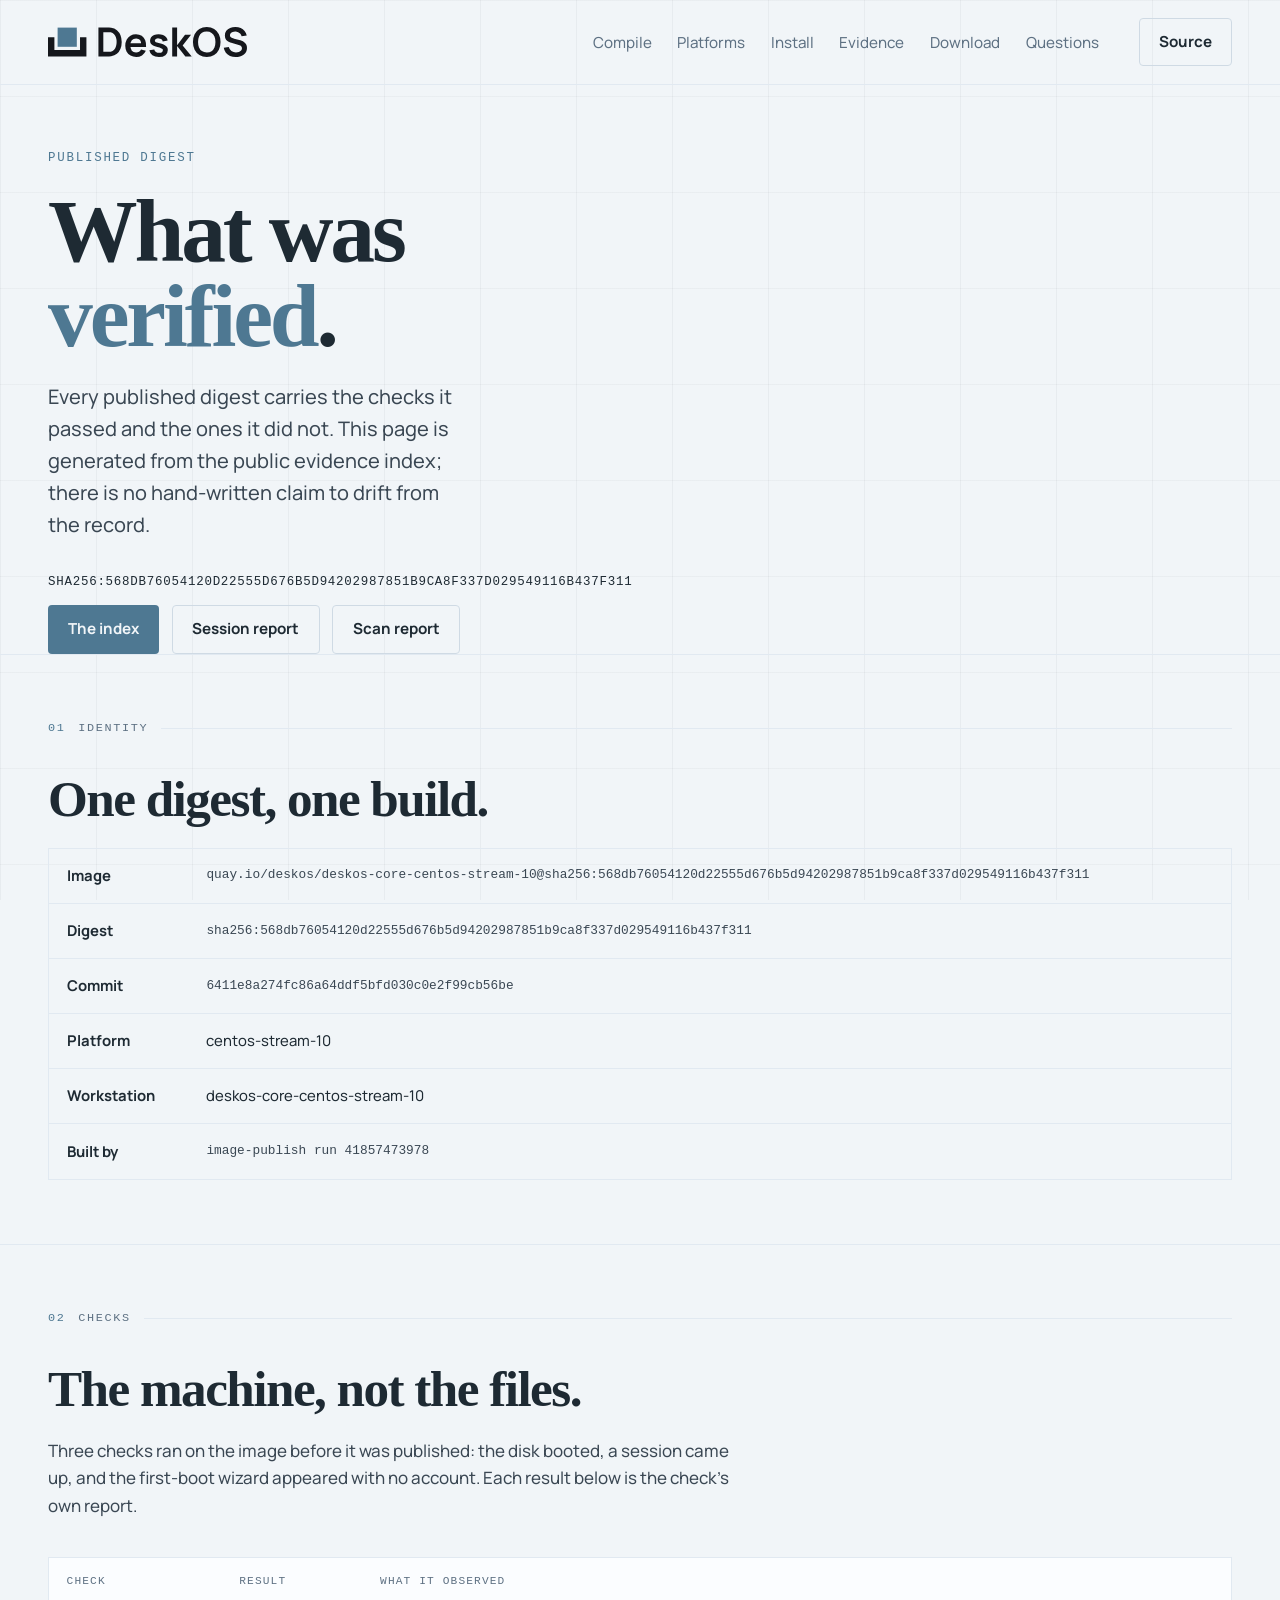
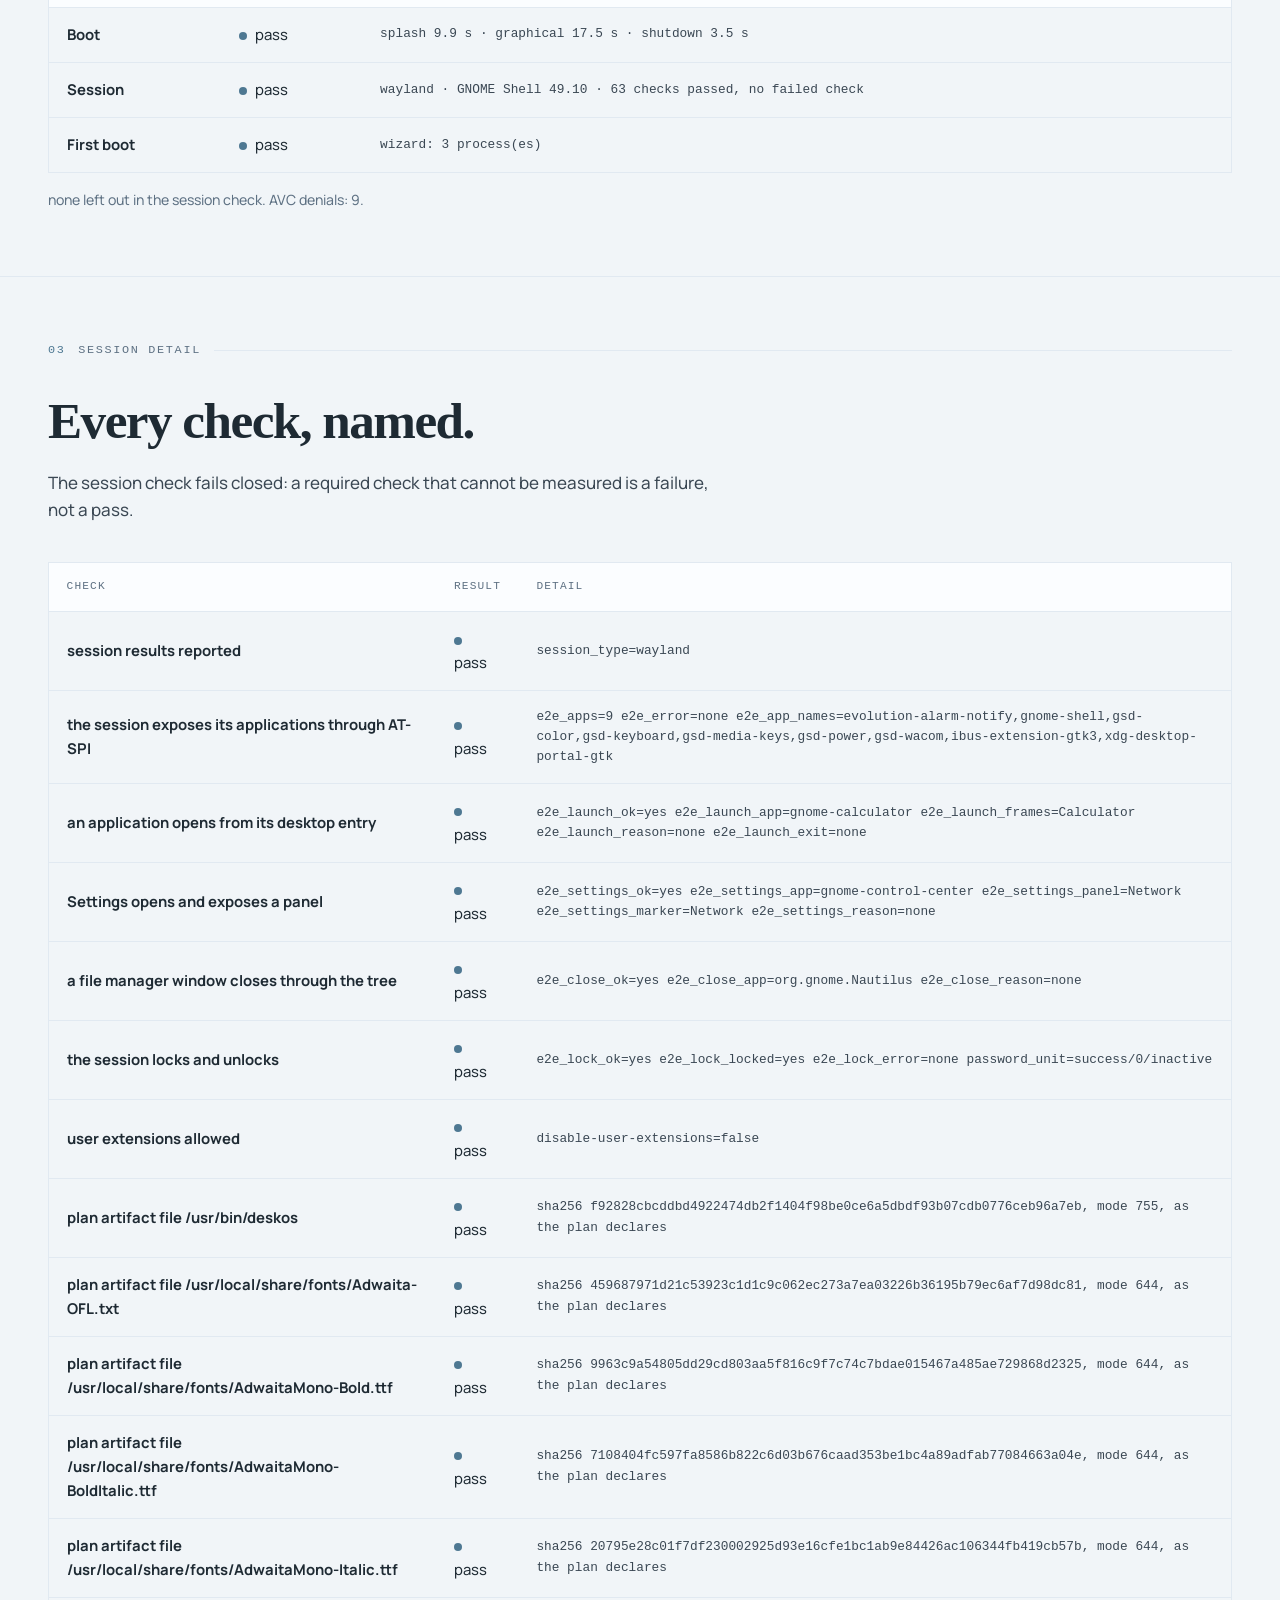
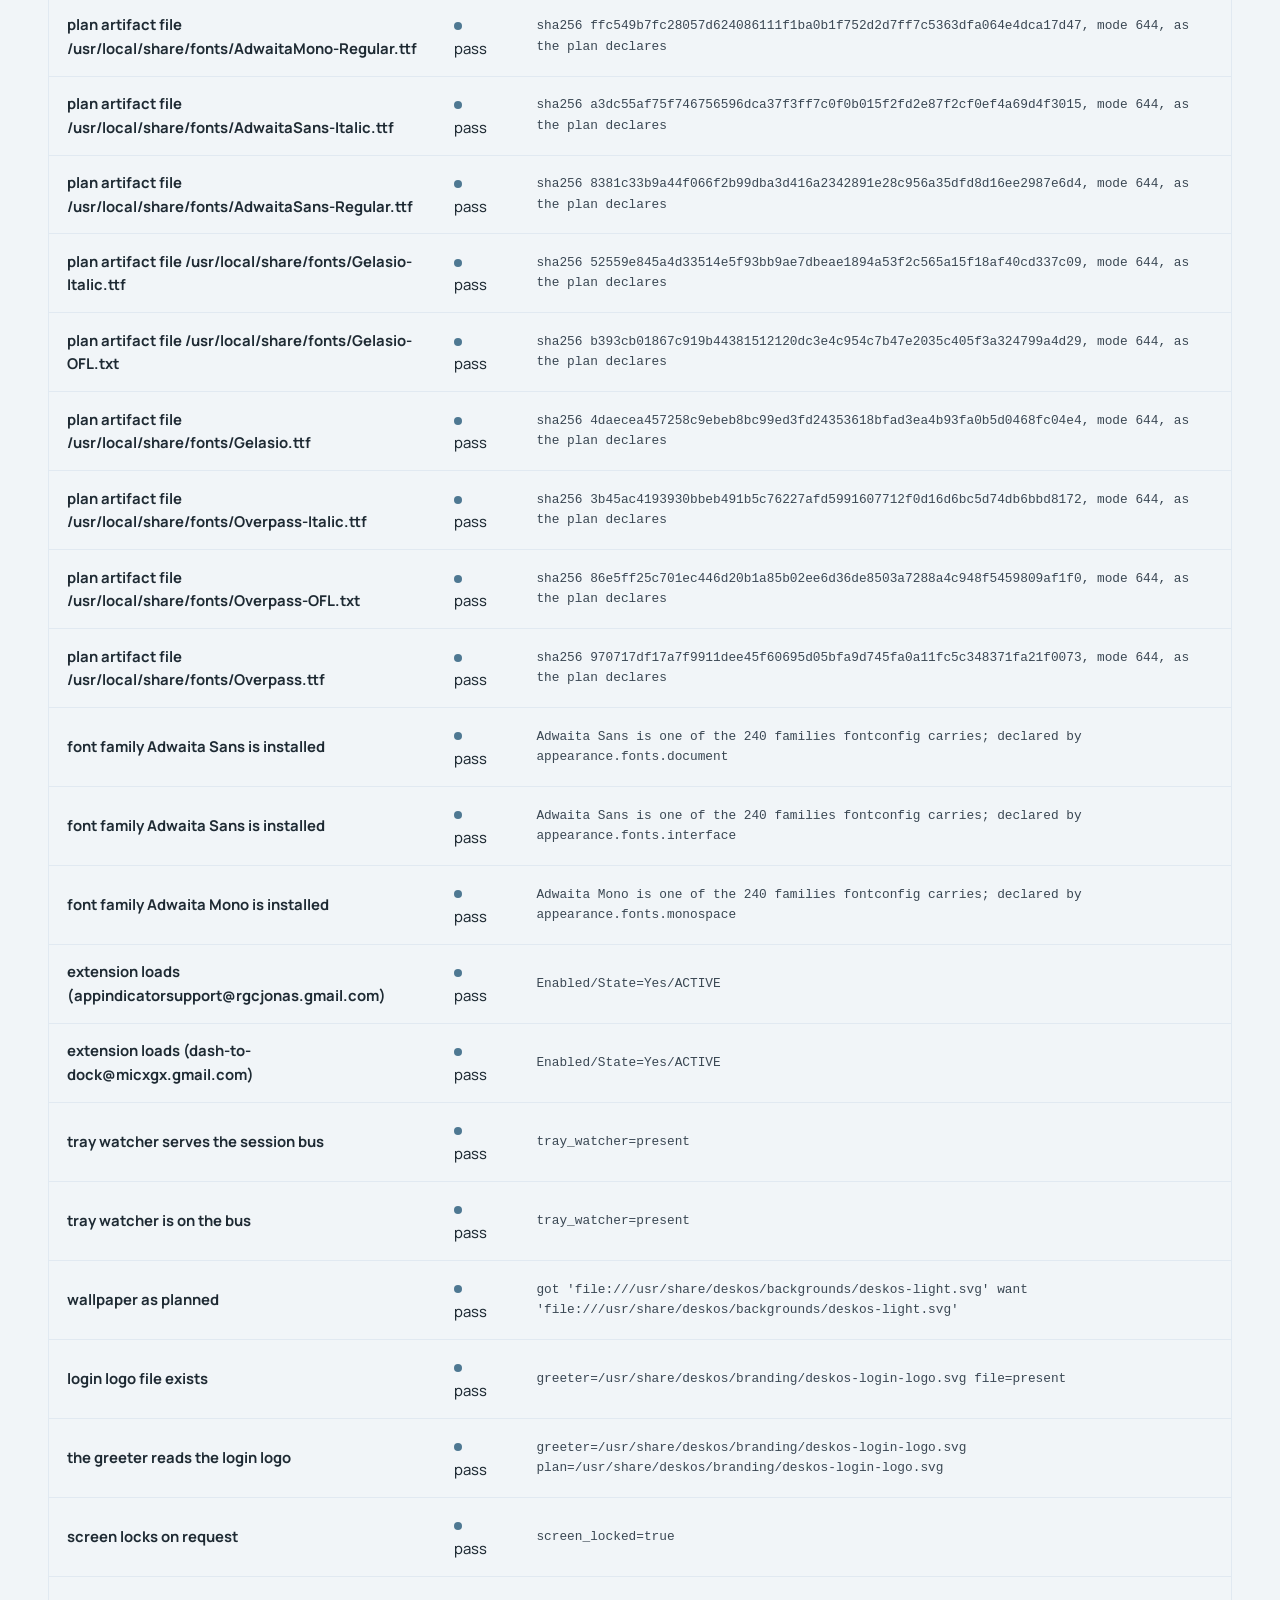
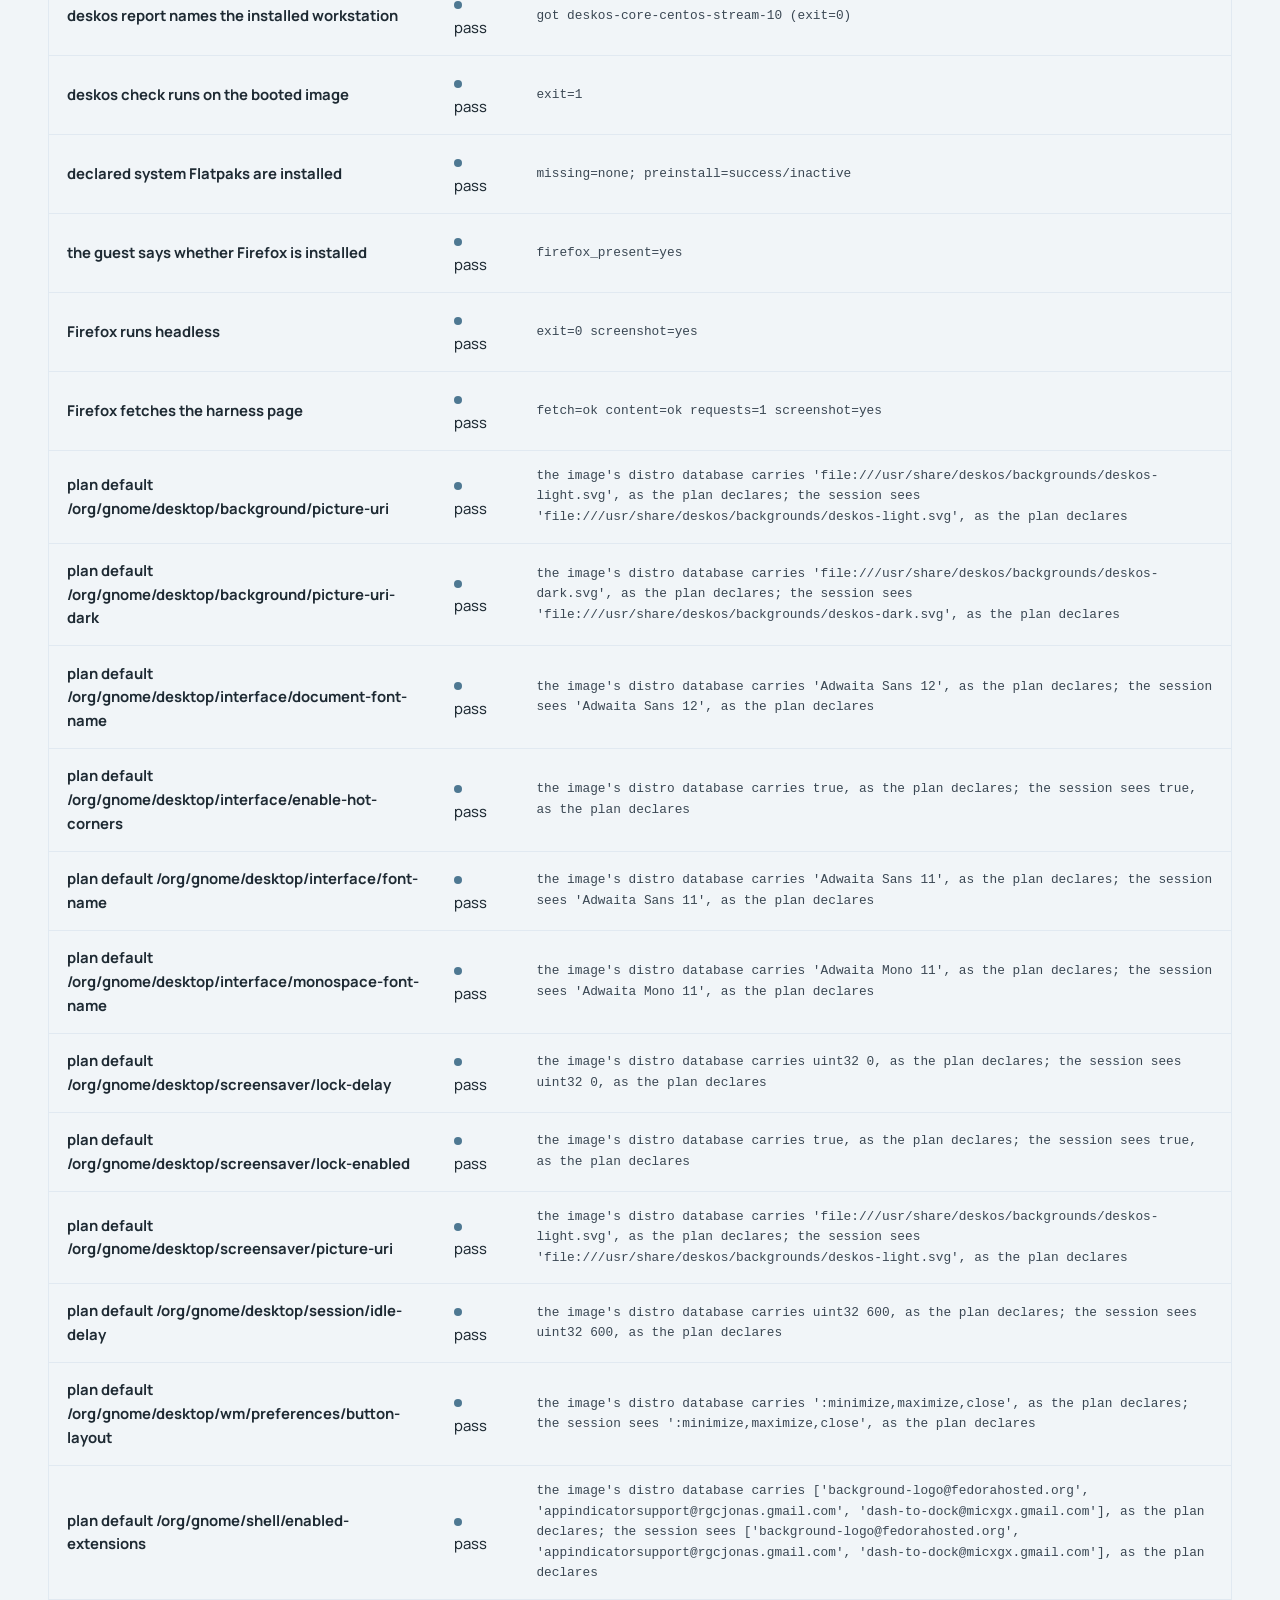
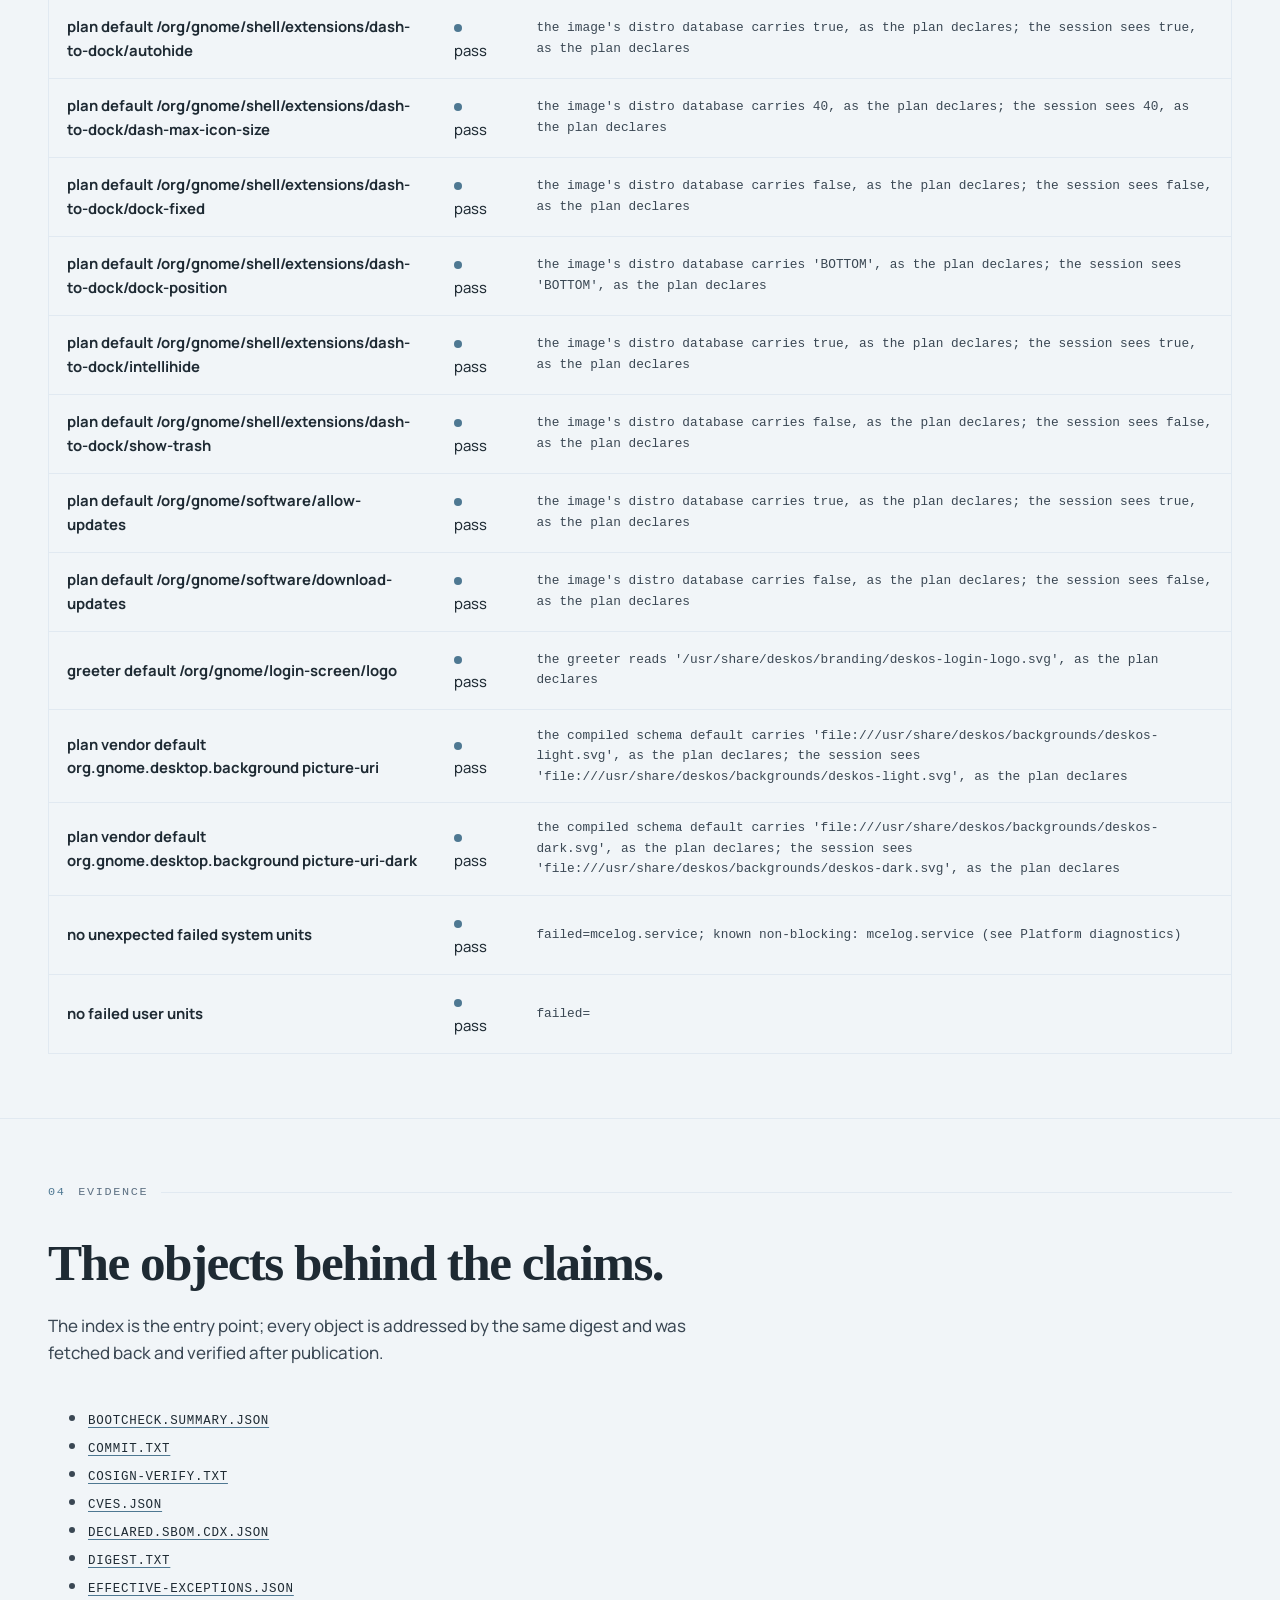
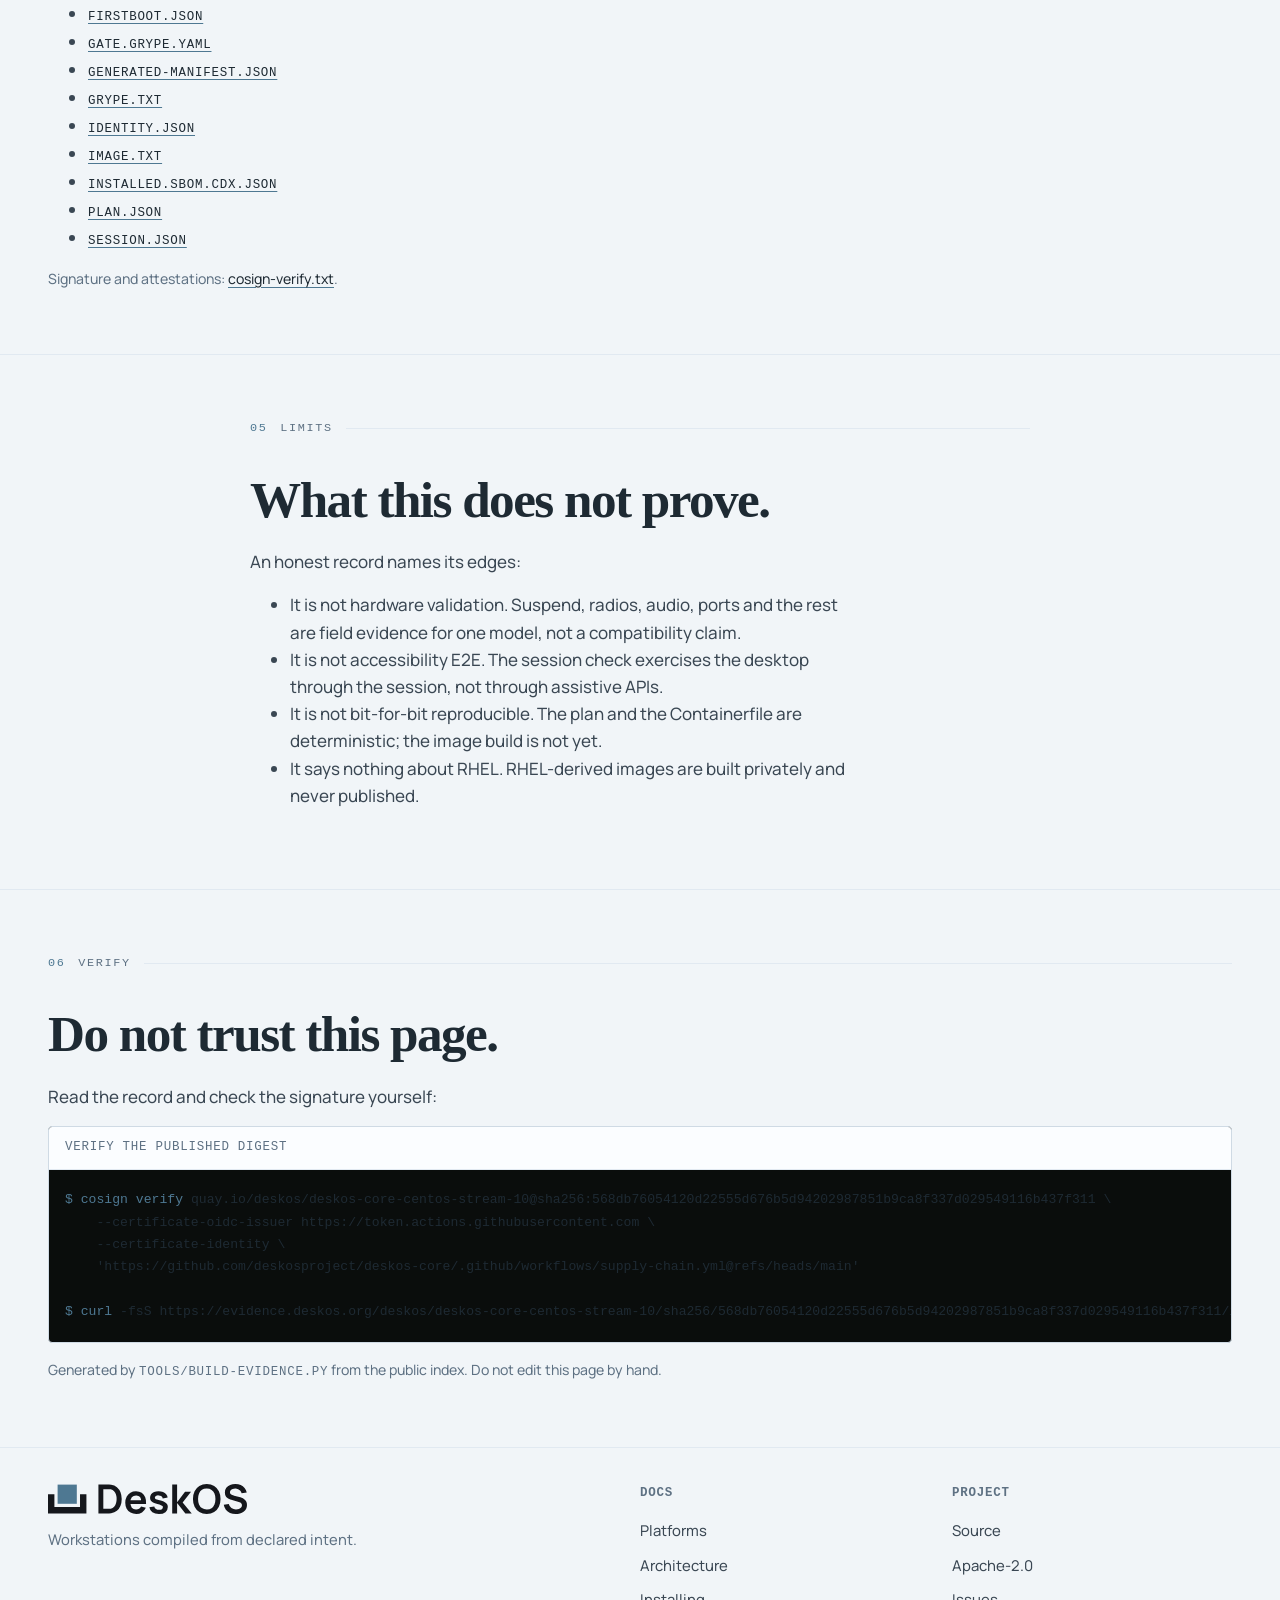
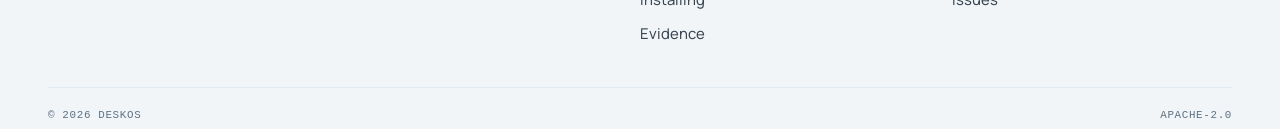
==== evidence/index.html @ 6a7de36a "docs(evidence): follow :stable" ====
<!doctype html>
<html lang="en">
<head>
<meta charset="utf-8">
<meta name="viewport" content="width=device-width, initial-scale=1">
<title>Evidence — DeskOS</title>
<meta name="description" content="What the published DeskOS digest was checked for: boot, session, first boot, the evidence objects and how to verify the signature.">
<meta name="theme-color" content="#F1F5F8">
<link rel="icon" href="../assets/favicon.svg" type="image/svg+xml">
<link rel="stylesheet" href="../assets/site.css">
</head>
<body>
<a class="skip" href="#main">Skip to content</a>

<header class="nav">
  <div class="wrap nav-inner">
    <a class="brand" href="../" aria-label="DeskOS">
      <img class="wordmark" src="../assets/lockup.svg" alt="DeskOS" width="199" height="30">
    </a>
    <nav aria-label="Main">
      <ul class="links">
        <li><a href="../#compile">Compile</a></li>
        <li><a href="../#platforms">Platforms</a></li>
        <li><a href="../#install">Install</a></li>
        <li><a href="./" aria-current="page">Evidence</a></li>
        <li><a href="https://download.deskos.org/">Download</a></li>
        <li><a href="../#questions">Questions</a></li>
      </ul>
    </nav>
    <a class="btn btn-ghost nav-cta" href="https://github.com/deskosproject/deskos-core">Source</a>
  </div>
</header>

<main id="main">

<section class="hero">
  <div class="wrap">
    <div class="hero-copy">
      <p class="eyebrow">published digest</p>
      <h1>What was<br><span class="mark">verified</span>.</h1>
      <p class="lede">Every published digest carries the checks it passed and the ones it
        did not. This page is generated from the public evidence index; there is no
        hand-written claim to drift from the record.</p>
      <p class="mono">sha256:568db76054120d22555d676b5d94202987851b9ca8f337d029549116b437f311</p>
      <div class="actions">
        <a class="btn btn-solid" href="https://evidence.deskos.org/deskos/deskos-core-centos-stream-10/sha256/568db76054120d22555d676b5d94202987851b9ca8f337d029549116b437f311/index.json">The index</a>
        <a class="btn btn-ghost" href="https://evidence.deskos.org/deskos/deskos-core-centos-stream-10/sha256/568db76054120d22555d676b5d94202987851b9ca8f337d029549116b437f311/session.json">Session report</a>
        <a class="btn btn-ghost" href="https://evidence.deskos.org/deskos/deskos-core-centos-stream-10/sha256/568db76054120d22555d676b5d94202987851b9ca8f337d029549116b437f311/grype.txt">Scan report</a>
      </div>
    </div>
  </div>
</section>

<section class="section light">
  <div class="wrap">
    <p class="label"><span class="num">01</span> Identity</p>
    <h2 class="h2">One digest, one build.</h2>
    <div class="table-wrap" role="region" aria-label="Published identity" tabindex="0">
      <table class="platforms">
        <tbody>
          <tr><th scope="row">Image</th><td class="mono">quay.io/deskos/deskos-core-centos-stream-10@sha256:568db76054120d22555d676b5d94202987851b9ca8f337d029549116b437f311</td></tr>
          <tr><th scope="row">Digest</th><td class="mono">sha256:568db76054120d22555d676b5d94202987851b9ca8f337d029549116b437f311</td></tr>
          <tr><th scope="row">Commit</th><td class="mono">6411e8a274fc86a64ddf5bfd030c0e2f99cb56be</td></tr>
          <tr><th scope="row">Platform</th><td>centos-stream-10</td></tr>
          <tr><th scope="row">Workstation</th><td>deskos-core-centos-stream-10</td></tr>
          <tr><th scope="row">Built by</th><td class="mono">image-publish run 41857473978</td></tr>
        </tbody>
      </table>
    </div>
  </div>
</section>

<section class="section">
  <div class="wrap">
    <p class="label"><span class="num">02</span> Checks</p>
    <h2 class="h2">The machine, not the files.</h2>
    <p class="body section-lede">Three checks ran on the image before it was published: the
      disk booted, a session came up, and the first-boot wizard appeared with no
      account. Each result below is the check's own report.</p>
    <div class="table-wrap" role="region" aria-label="Checks" tabindex="0">
      <table class="platforms">
        <thead>
          <tr><th scope="col">Check</th><th scope="col">Result</th><th scope="col">What it observed</th></tr>
        </thead>
        <tbody>
          <tr>
            <th scope="row">Boot</th>
            <td><span class="dot dot-green"></span>pass</td>
            <td class="mono">splash 9.9 s · graphical 17.5 s · shutdown 3.5 s</td>
          </tr>
          <tr>
            <th scope="row">Session</th>
            <td><span class="dot dot-green"></span>pass</td>
            <td class="mono">wayland · GNOME Shell 49.10 · 63 checks passed, no failed check</td>
          </tr>
          <tr>
            <th scope="row">First boot</th>
            <td><span class="dot dot-green"></span>pass</td>
            <td class="mono">wizard: 3 process(es)</td>
          </tr>
        </tbody>
      </table>
    </div>
    <p class="table-note">none left out in the session check. AVC denials: 9.</p>
  </div>
</section>

<section class="section light">
  <div class="wrap">
    <p class="label"><span class="num">03</span> Session detail</p>
    <h2 class="h2">Every check, named.</h2>
    <p class="body section-lede">The session check fails closed: a required check that cannot
      be measured is a failure, not a pass.</p>
    <div class="table-wrap" role="region" aria-label="Session checks" tabindex="0">
      <table class="platforms">
        <thead><tr><th scope="col">Check</th><th scope="col">Result</th><th scope="col">Detail</th></tr></thead>
        <tbody>
          <tr><th scope="row">session results reported</th><td><span class="dot dot-green"></span>pass</td><td class="mono">session_type=wayland</td></tr>
          <tr><th scope="row">the session exposes its applications through AT-SPI</th><td><span class="dot dot-green"></span>pass</td><td class="mono">e2e_apps=9 e2e_error=none e2e_app_names=evolution-alarm-notify,gnome-shell,gsd-color,gsd-keyboard,gsd-media-keys,gsd-power,gsd-wacom,ibus-extension-gtk3,xdg-desktop-portal-gtk</td></tr>
          <tr><th scope="row">an application opens from its desktop entry</th><td><span class="dot dot-green"></span>pass</td><td class="mono">e2e_launch_ok=yes e2e_launch_app=gnome-calculator e2e_launch_frames=Calculator e2e_launch_reason=none e2e_launch_exit=none</td></tr>
          <tr><th scope="row">Settings opens and exposes a panel</th><td><span class="dot dot-green"></span>pass</td><td class="mono">e2e_settings_ok=yes e2e_settings_app=gnome-control-center e2e_settings_panel=Network e2e_settings_marker=Network e2e_settings_reason=none</td></tr>
          <tr><th scope="row">a file manager window closes through the tree</th><td><span class="dot dot-green"></span>pass</td><td class="mono">e2e_close_ok=yes e2e_close_app=org.gnome.Nautilus e2e_close_reason=none</td></tr>
          <tr><th scope="row">the session locks and unlocks</th><td><span class="dot dot-green"></span>pass</td><td class="mono">e2e_lock_ok=yes e2e_lock_locked=yes e2e_lock_error=none password_unit=success/0/inactive</td></tr>
          <tr><th scope="row">user extensions allowed</th><td><span class="dot dot-green"></span>pass</td><td class="mono">disable-user-extensions=false</td></tr>
          <tr><th scope="row">plan artifact file /usr/bin/deskos</th><td><span class="dot dot-green"></span>pass</td><td class="mono">sha256 f92828cbcddbd4922474db2f1404f98be0ce6a5dbdf93b07cdb0776ceb96a7eb, mode 755, as the plan declares</td></tr>
          <tr><th scope="row">plan artifact file /usr/local/share/fonts/Adwaita-OFL.txt</th><td><span class="dot dot-green"></span>pass</td><td class="mono">sha256 459687971d21c53923c1d1c9c062ec273a7ea03226b36195b79ec6af7d98dc81, mode 644, as the plan declares</td></tr>
          <tr><th scope="row">plan artifact file /usr/local/share/fonts/AdwaitaMono-Bold.ttf</th><td><span class="dot dot-green"></span>pass</td><td class="mono">sha256 9963c9a54805dd29cd803aa5f816c9f7c74c7bdae015467a485ae729868d2325, mode 644, as the plan declares</td></tr>
          <tr><th scope="row">plan artifact file /usr/local/share/fonts/AdwaitaMono-BoldItalic.ttf</th><td><span class="dot dot-green"></span>pass</td><td class="mono">sha256 7108404fc597fa8586b822c6d03b676caad353be1bc4a89adfab77084663a04e, mode 644, as the plan declares</td></tr>
          <tr><th scope="row">plan artifact file /usr/local/share/fonts/AdwaitaMono-Italic.ttf</th><td><span class="dot dot-green"></span>pass</td><td class="mono">sha256 20795e28c01f7df230002925d93e16cfe1bc1ab9e84426ac106344fb419cb57b, mode 644, as the plan declares</td></tr>
          <tr><th scope="row">plan artifact file /usr/local/share/fonts/AdwaitaMono-Regular.ttf</th><td><span class="dot dot-green"></span>pass</td><td class="mono">sha256 ffc549b7fc28057d624086111f1ba0b1f752d2d7ff7c5363dfa064e4dca17d47, mode 644, as the plan declares</td></tr>
          <tr><th scope="row">plan artifact file /usr/local/share/fonts/AdwaitaSans-Italic.ttf</th><td><span class="dot dot-green"></span>pass</td><td class="mono">sha256 a3dc55af75f746756596dca37f3ff7c0f0b015f2fd2e87f2cf0ef4a69d4f3015, mode 644, as the plan declares</td></tr>
          <tr><th scope="row">plan artifact file /usr/local/share/fonts/AdwaitaSans-Regular.ttf</th><td><span class="dot dot-green"></span>pass</td><td class="mono">sha256 8381c33b9a44f066f2b99dba3d416a2342891e28c956a35dfd8d16ee2987e6d4, mode 644, as the plan declares</td></tr>
          <tr><th scope="row">plan artifact file /usr/local/share/fonts/Gelasio-Italic.ttf</th><td><span class="dot dot-green"></span>pass</td><td class="mono">sha256 52559e845a4d33514e5f93bb9ae7dbeae1894a53f2c565a15f18af40cd337c09, mode 644, as the plan declares</td></tr>
          <tr><th scope="row">plan artifact file /usr/local/share/fonts/Gelasio-OFL.txt</th><td><span class="dot dot-green"></span>pass</td><td class="mono">sha256 b393cb01867c919b44381512120dc3e4c954c7b47e2035c405f3a324799a4d29, mode 644, as the plan declares</td></tr>
          <tr><th scope="row">plan artifact file /usr/local/share/fonts/Gelasio.ttf</th><td><span class="dot dot-green"></span>pass</td><td class="mono">sha256 4daecea457258c9ebeb8bc99ed3fd24353618bfad3ea4b93fa0b5d0468fc04e4, mode 644, as the plan declares</td></tr>
          <tr><th scope="row">plan artifact file /usr/local/share/fonts/Overpass-Italic.ttf</th><td><span class="dot dot-green"></span>pass</td><td class="mono">sha256 3b45ac4193930bbeb491b5c76227afd5991607712f0d16d6bc5d74db6bbd8172, mode 644, as the plan declares</td></tr>
          <tr><th scope="row">plan artifact file /usr/local/share/fonts/Overpass-OFL.txt</th><td><span class="dot dot-green"></span>pass</td><td class="mono">sha256 86e5ff25c701ec446d20b1a85b02ee6d36de8503a7288a4c948f5459809af1f0, mode 644, as the plan declares</td></tr>
          <tr><th scope="row">plan artifact file /usr/local/share/fonts/Overpass.ttf</th><td><span class="dot dot-green"></span>pass</td><td class="mono">sha256 970717df17a7f9911dee45f60695d05bfa9d745fa0a11fc5c348371fa21f0073, mode 644, as the plan declares</td></tr>
          <tr><th scope="row">font family Adwaita Sans is installed</th><td><span class="dot dot-green"></span>pass</td><td class="mono">Adwaita Sans is one of the 240 families fontconfig carries; declared by appearance.fonts.document</td></tr>
          <tr><th scope="row">font family Adwaita Sans is installed</th><td><span class="dot dot-green"></span>pass</td><td class="mono">Adwaita Sans is one of the 240 families fontconfig carries; declared by appearance.fonts.interface</td></tr>
          <tr><th scope="row">font family Adwaita Mono is installed</th><td><span class="dot dot-green"></span>pass</td><td class="mono">Adwaita Mono is one of the 240 families fontconfig carries; declared by appearance.fonts.monospace</td></tr>
          <tr><th scope="row">extension loads (appindicatorsupport@rgcjonas.gmail.com)</th><td><span class="dot dot-green"></span>pass</td><td class="mono">Enabled/State=Yes/ACTIVE</td></tr>
          <tr><th scope="row">extension loads (dash-to-dock@micxgx.gmail.com)</th><td><span class="dot dot-green"></span>pass</td><td class="mono">Enabled/State=Yes/ACTIVE</td></tr>
          <tr><th scope="row">tray watcher serves the session bus</th><td><span class="dot dot-green"></span>pass</td><td class="mono">tray_watcher=present</td></tr>
          <tr><th scope="row">tray watcher is on the bus</th><td><span class="dot dot-green"></span>pass</td><td class="mono">tray_watcher=present</td></tr>
          <tr><th scope="row">wallpaper as planned</th><td><span class="dot dot-green"></span>pass</td><td class="mono">got &#x27;file:///usr/share/deskos/backgrounds/deskos-light.svg&#x27; want &#x27;file:///usr/share/deskos/backgrounds/deskos-light.svg&#x27;</td></tr>
          <tr><th scope="row">login logo file exists</th><td><span class="dot dot-green"></span>pass</td><td class="mono">greeter=/usr/share/deskos/branding/deskos-login-logo.svg file=present</td></tr>
          <tr><th scope="row">the greeter reads the login logo</th><td><span class="dot dot-green"></span>pass</td><td class="mono">greeter=/usr/share/deskos/branding/deskos-login-logo.svg plan=/usr/share/deskos/branding/deskos-login-logo.svg</td></tr>
          <tr><th scope="row">screen locks on request</th><td><span class="dot dot-green"></span>pass</td><td class="mono">screen_locked=true</td></tr>
          <tr><th scope="row">deskos report names the installed workstation</th><td><span class="dot dot-green"></span>pass</td><td class="mono">got deskos-core-centos-stream-10 (exit=0)</td></tr>
          <tr><th scope="row">deskos check runs on the booted image</th><td><span class="dot dot-green"></span>pass</td><td class="mono">exit=1</td></tr>
          <tr><th scope="row">declared system Flatpaks are installed</th><td><span class="dot dot-green"></span>pass</td><td class="mono">missing=none; preinstall=success/inactive</td></tr>
          <tr><th scope="row">the guest says whether Firefox is installed</th><td><span class="dot dot-green"></span>pass</td><td class="mono">firefox_present=yes</td></tr>
          <tr><th scope="row">Firefox runs headless</th><td><span class="dot dot-green"></span>pass</td><td class="mono">exit=0 screenshot=yes</td></tr>
          <tr><th scope="row">Firefox fetches the harness page</th><td><span class="dot dot-green"></span>pass</td><td class="mono">fetch=ok content=ok requests=1 screenshot=yes</td></tr>
          <tr><th scope="row">plan default /org/gnome/desktop/background/picture-uri</th><td><span class="dot dot-green"></span>pass</td><td class="mono">the image&#x27;s distro database carries &#x27;file:///usr/share/deskos/backgrounds/deskos-light.svg&#x27;, as the plan declares; the session sees &#x27;file:///usr/share/deskos/backgrounds/deskos-light.svg&#x27;, as the plan declares</td></tr>
          <tr><th scope="row">plan default /org/gnome/desktop/background/picture-uri-dark</th><td><span class="dot dot-green"></span>pass</td><td class="mono">the image&#x27;s distro database carries &#x27;file:///usr/share/deskos/backgrounds/deskos-dark.svg&#x27;, as the plan declares; the session sees &#x27;file:///usr/share/deskos/backgrounds/deskos-dark.svg&#x27;, as the plan declares</td></tr>
          <tr><th scope="row">plan default /org/gnome/desktop/interface/document-font-name</th><td><span class="dot dot-green"></span>pass</td><td class="mono">the image&#x27;s distro database carries &#x27;Adwaita Sans 12&#x27;, as the plan declares; the session sees &#x27;Adwaita Sans 12&#x27;, as the plan declares</td></tr>
          <tr><th scope="row">plan default /org/gnome/desktop/interface/enable-hot-corners</th><td><span class="dot dot-green"></span>pass</td><td class="mono">the image&#x27;s distro database carries true, as the plan declares; the session sees true, as the plan declares</td></tr>
          <tr><th scope="row">plan default /org/gnome/desktop/interface/font-name</th><td><span class="dot dot-green"></span>pass</td><td class="mono">the image&#x27;s distro database carries &#x27;Adwaita Sans 11&#x27;, as the plan declares; the session sees &#x27;Adwaita Sans 11&#x27;, as the plan declares</td></tr>
          <tr><th scope="row">plan default /org/gnome/desktop/interface/monospace-font-name</th><td><span class="dot dot-green"></span>pass</td><td class="mono">the image&#x27;s distro database carries &#x27;Adwaita Mono 11&#x27;, as the plan declares; the session sees &#x27;Adwaita Mono 11&#x27;, as the plan declares</td></tr>
          <tr><th scope="row">plan default /org/gnome/desktop/screensaver/lock-delay</th><td><span class="dot dot-green"></span>pass</td><td class="mono">the image&#x27;s distro database carries uint32 0, as the plan declares; the session sees uint32 0, as the plan declares</td></tr>
          <tr><th scope="row">plan default /org/gnome/desktop/screensaver/lock-enabled</th><td><span class="dot dot-green"></span>pass</td><td class="mono">the image&#x27;s distro database carries true, as the plan declares; the session sees true, as the plan declares</td></tr>
          <tr><th scope="row">plan default /org/gnome/desktop/screensaver/picture-uri</th><td><span class="dot dot-green"></span>pass</td><td class="mono">the image&#x27;s distro database carries &#x27;file:///usr/share/deskos/backgrounds/deskos-light.svg&#x27;, as the plan declares; the session sees &#x27;file:///usr/share/deskos/backgrounds/deskos-light.svg&#x27;, as the plan declares</td></tr>
          <tr><th scope="row">plan default /org/gnome/desktop/session/idle-delay</th><td><span class="dot dot-green"></span>pass</td><td class="mono">the image&#x27;s distro database carries uint32 600, as the plan declares; the session sees uint32 600, as the plan declares</td></tr>
          <tr><th scope="row">plan default /org/gnome/desktop/wm/preferences/button-layout</th><td><span class="dot dot-green"></span>pass</td><td class="mono">the image&#x27;s distro database carries &#x27;:minimize,maximize,close&#x27;, as the plan declares; the session sees &#x27;:minimize,maximize,close&#x27;, as the plan declares</td></tr>
          <tr><th scope="row">plan default /org/gnome/shell/enabled-extensions</th><td><span class="dot dot-green"></span>pass</td><td class="mono">the image&#x27;s distro database carries [&#x27;background-logo@fedorahosted.org&#x27;, &#x27;appindicatorsupport@rgcjonas.gmail.com&#x27;, &#x27;dash-to-dock@micxgx.gmail.com&#x27;], as the plan declares; the session sees [&#x27;background-logo@fedorahosted.org&#x27;, &#x27;appindicatorsupport@rgcjonas.gmail.com&#x27;, &#x27;dash-to-dock@micxgx.gmail.com&#x27;], as the plan declares</td></tr>
          <tr><th scope="row">plan default /org/gnome/shell/extensions/dash-to-dock/autohide</th><td><span class="dot dot-green"></span>pass</td><td class="mono">the image&#x27;s distro database carries true, as the plan declares; the session sees true, as the plan declares</td></tr>
          <tr><th scope="row">plan default /org/gnome/shell/extensions/dash-to-dock/dash-max-icon-size</th><td><span class="dot dot-green"></span>pass</td><td class="mono">the image&#x27;s distro database carries 40, as the plan declares; the session sees 40, as the plan declares</td></tr>
          <tr><th scope="row">plan default /org/gnome/shell/extensions/dash-to-dock/dock-fixed</th><td><span class="dot dot-green"></span>pass</td><td class="mono">the image&#x27;s distro database carries false, as the plan declares; the session sees false, as the plan declares</td></tr>
          <tr><th scope="row">plan default /org/gnome/shell/extensions/dash-to-dock/dock-position</th><td><span class="dot dot-green"></span>pass</td><td class="mono">the image&#x27;s distro database carries &#x27;BOTTOM&#x27;, as the plan declares; the session sees &#x27;BOTTOM&#x27;, as the plan declares</td></tr>
          <tr><th scope="row">plan default /org/gnome/shell/extensions/dash-to-dock/intellihide</th><td><span class="dot dot-green"></span>pass</td><td class="mono">the image&#x27;s distro database carries true, as the plan declares; the session sees true, as the plan declares</td></tr>
          <tr><th scope="row">plan default /org/gnome/shell/extensions/dash-to-dock/show-trash</th><td><span class="dot dot-green"></span>pass</td><td class="mono">the image&#x27;s distro database carries false, as the plan declares; the session sees false, as the plan declares</td></tr>
          <tr><th scope="row">plan default /org/gnome/software/allow-updates</th><td><span class="dot dot-green"></span>pass</td><td class="mono">the image&#x27;s distro database carries true, as the plan declares; the session sees true, as the plan declares</td></tr>
          <tr><th scope="row">plan default /org/gnome/software/download-updates</th><td><span class="dot dot-green"></span>pass</td><td class="mono">the image&#x27;s distro database carries false, as the plan declares; the session sees false, as the plan declares</td></tr>
          <tr><th scope="row">greeter default /org/gnome/login-screen/logo</th><td><span class="dot dot-green"></span>pass</td><td class="mono">the greeter reads &#x27;/usr/share/deskos/branding/deskos-login-logo.svg&#x27;, as the plan declares</td></tr>
          <tr><th scope="row">plan vendor default org.gnome.desktop.background picture-uri</th><td><span class="dot dot-green"></span>pass</td><td class="mono">the compiled schema default carries &#x27;file:///usr/share/deskos/backgrounds/deskos-light.svg&#x27;, as the plan declares; the session sees &#x27;file:///usr/share/deskos/backgrounds/deskos-light.svg&#x27;, as the plan declares</td></tr>
          <tr><th scope="row">plan vendor default org.gnome.desktop.background picture-uri-dark</th><td><span class="dot dot-green"></span>pass</td><td class="mono">the compiled schema default carries &#x27;file:///usr/share/deskos/backgrounds/deskos-dark.svg&#x27;, as the plan declares; the session sees &#x27;file:///usr/share/deskos/backgrounds/deskos-dark.svg&#x27;, as the plan declares</td></tr>
          <tr><th scope="row">no unexpected failed system units</th><td><span class="dot dot-green"></span>pass</td><td class="mono">failed=mcelog.service; known non-blocking: mcelog.service (see Platform diagnostics)</td></tr>
          <tr><th scope="row">no failed user units</th><td><span class="dot dot-green"></span>pass</td><td class="mono">failed=</td></tr>
        </tbody>
      </table>
    </div>
  </div>
</section>

<section class="section">
  <div class="wrap">
    <p class="label"><span class="num">04</span> Evidence</p>
    <h2 class="h2">The objects behind the claims.</h2>
    <p class="body section-lede">The index is the entry point; every object is addressed by
      the same digest and was fetched back and verified after publication.</p>
    <ul class="body">
            <li><a class="mono" href="https://evidence.deskos.org/deskos/deskos-core-centos-stream-10/sha256/568db76054120d22555d676b5d94202987851b9ca8f337d029549116b437f311/bootcheck.summary.json">bootcheck.summary.json</a></li>
            <li><a class="mono" href="https://evidence.deskos.org/deskos/deskos-core-centos-stream-10/sha256/568db76054120d22555d676b5d94202987851b9ca8f337d029549116b437f311/commit.txt">commit.txt</a></li>
            <li><a class="mono" href="https://evidence.deskos.org/deskos/deskos-core-centos-stream-10/sha256/568db76054120d22555d676b5d94202987851b9ca8f337d029549116b437f311/cosign-verify.txt">cosign-verify.txt</a></li>
            <li><a class="mono" href="https://evidence.deskos.org/deskos/deskos-core-centos-stream-10/sha256/568db76054120d22555d676b5d94202987851b9ca8f337d029549116b437f311/cves.json">cves.json</a></li>
            <li><a class="mono" href="https://evidence.deskos.org/deskos/deskos-core-centos-stream-10/sha256/568db76054120d22555d676b5d94202987851b9ca8f337d029549116b437f311/declared.sbom.cdx.json">declared.sbom.cdx.json</a></li>
            <li><a class="mono" href="https://evidence.deskos.org/deskos/deskos-core-centos-stream-10/sha256/568db76054120d22555d676b5d94202987851b9ca8f337d029549116b437f311/digest.txt">digest.txt</a></li>
            <li><a class="mono" href="https://evidence.deskos.org/deskos/deskos-core-centos-stream-10/sha256/568db76054120d22555d676b5d94202987851b9ca8f337d029549116b437f311/effective-exceptions.json">effective-exceptions.json</a></li>
            <li><a class="mono" href="https://evidence.deskos.org/deskos/deskos-core-centos-stream-10/sha256/568db76054120d22555d676b5d94202987851b9ca8f337d029549116b437f311/firstboot.json">firstboot.json</a></li>
            <li><a class="mono" href="https://evidence.deskos.org/deskos/deskos-core-centos-stream-10/sha256/568db76054120d22555d676b5d94202987851b9ca8f337d029549116b437f311/gate.grype.yaml">gate.grype.yaml</a></li>
            <li><a class="mono" href="https://evidence.deskos.org/deskos/deskos-core-centos-stream-10/sha256/568db76054120d22555d676b5d94202987851b9ca8f337d029549116b437f311/generated-manifest.json">generated-manifest.json</a></li>
            <li><a class="mono" href="https://evidence.deskos.org/deskos/deskos-core-centos-stream-10/sha256/568db76054120d22555d676b5d94202987851b9ca8f337d029549116b437f311/grype.txt">grype.txt</a></li>
            <li><a class="mono" href="https://evidence.deskos.org/deskos/deskos-core-centos-stream-10/sha256/568db76054120d22555d676b5d94202987851b9ca8f337d029549116b437f311/identity.json">identity.json</a></li>
            <li><a class="mono" href="https://evidence.deskos.org/deskos/deskos-core-centos-stream-10/sha256/568db76054120d22555d676b5d94202987851b9ca8f337d029549116b437f311/image.txt">image.txt</a></li>
            <li><a class="mono" href="https://evidence.deskos.org/deskos/deskos-core-centos-stream-10/sha256/568db76054120d22555d676b5d94202987851b9ca8f337d029549116b437f311/installed.sbom.cdx.json">installed.sbom.cdx.json</a></li>
            <li><a class="mono" href="https://evidence.deskos.org/deskos/deskos-core-centos-stream-10/sha256/568db76054120d22555d676b5d94202987851b9ca8f337d029549116b437f311/plan.json">plan.json</a></li>
            <li><a class="mono" href="https://evidence.deskos.org/deskos/deskos-core-centos-stream-10/sha256/568db76054120d22555d676b5d94202987851b9ca8f337d029549116b437f311/session.json">session.json</a></li>
    </ul>
    <p class="table-note">Signature and attestations: <a href="https://evidence.deskos.org/deskos/deskos-core-centos-stream-10/sha256/568db76054120d22555d676b5d94202987851b9ca8f337d029549116b437f311/cosign-verify.txt">cosign-verify.txt</a>.</p>
  </div>
</section>

<section class="section light">
  <div class="wrap narrow">
    <p class="label"><span class="num">05</span> Limits</p>
    <h2 class="h2">What this does not prove.</h2>
    <p class="body">An honest record names its edges:</p>
    <ul class="body">
      <li>It is not hardware validation. Suspend, radios, audio, ports and the rest are field
        evidence for one model, not a compatibility claim.</li>
      <li>It is not accessibility E2E. The session check exercises the desktop through the
        session, not through assistive APIs.</li>
      <li>It is not bit-for-bit reproducible. The plan and the Containerfile are deterministic;
        the image build is not yet.</li>
      <li>It says nothing about RHEL. RHEL-derived images are built privately and never
        published.</li>
    </ul>
  </div>
</section>

<section class="section">
  <div class="wrap">
    <p class="label"><span class="num">06</span> Verify</p>
    <h2 class="h2">Do not trust this page.</h2>
    <p class="body">Read the record and check the signature yourself:</p>
    <figure class="terminal">
      <figcaption class="mono">verify the published digest</figcaption>
      <pre><span class="c-prompt">$</span> <span class="c-cmd">cosign verify</span> quay.io/deskos/deskos-core-centos-stream-10@sha256:568db76054120d22555d676b5d94202987851b9ca8f337d029549116b437f311 \
    --certificate-oidc-issuer https://token.actions.githubusercontent.com \
    --certificate-identity \
    'https://github.com/deskosproject/deskos-core/.github/workflows/supply-chain.yml@refs/heads/main'

<span class="c-prompt">$</span> <span class="c-cmd">curl</span> -fsS https://evidence.deskos.org/deskos/deskos-core-centos-stream-10/sha256/568db76054120d22555d676b5d94202987851b9ca8f337d029549116b437f311/index.json | <span class="c-cmd">jq</span> .digest</pre>
    </figure>
    <p class="table-note">Generated by <span class="mono">tools/build-evidence.py</span> from
      the public index. Do not edit this page by hand.</p>
  </div>
</section>

</main>

<footer class="footer">
  <div class="wrap footer-grid">
    <div>
      <img class="wordmark" src="../assets/lockup.svg" alt="DeskOS" width="170" height="26">
      <p class="footer-note">Workstations compiled from declared intent.</p>
    </div>
    <nav aria-label="Documentation">
      <h2 class="mono footer-title">Docs</h2>
      <ul>
        <li><a href="https://github.com/deskosproject/deskos-core/blob/main/docs/platforms.md">Platforms</a></li>
        <li><a href="https://github.com/deskosproject/deskos-core/blob/main/docs/architecture.md">Architecture</a></li>
        <li><a href="https://github.com/deskosproject/deskos-core/blob/main/docs/install.md">Installing</a></li>
        <li><a href="../evidence/">Evidence</a></li>
      </ul>
    </nav>
    <nav aria-label="Project">
      <h2 class="mono footer-title">Project</h2>
      <ul>
        <li><a href="https://github.com/deskosproject/deskos-core">Source</a></li>
        <li><a href="https://github.com/deskosproject/deskos-core/blob/main/LICENSE">Apache-2.0</a></li>
        <li><a href="https://github.com/deskosproject/deskos-core/issues">Issues</a></li>
      </ul>
    </nav>
  </div>
  <div class="wrap footer-bottom mono">
    <span>© 2026 DeskOS</span>
    <span>Apache-2.0</span>
  </div>
</footer>

</body>
</html>
---- assets/site.css ----
/* DeskOS — blueprint. One accent, thin rules, no decoration without a reason. */

@font-face {
  font-family: "Manrope";
  src: url("fonts/manrope-var.ttf") format("truetype");
  font-weight: 200 800;
  font-style: normal;
  font-display: swap;
}

:root {
  --ink: #f1f5f8;
  --panel: #fbfdff;
  --panel-2: #f0f5fa;
  --line: #cfdae4;
  --line-soft: #e1e9f1;
  --paper: #1e2a33;
  --muted: #5e7183;
  --accent: #4e7892;
  --accent-hi: #5f8da8;
  --green: #4e7892;
  --violet: #6f7fb0;
  --red: #a5564a;
  --blue: #2f5b93;
  --wrap: 1200px;
  --gutter: clamp(1.1rem, 4vw, 3rem);
  --mono: ui-monospace, "SFMono-Regular", "JetBrains Mono", Menlo, Consolas, monospace;
  --radius: 4px;
}

* { box-sizing: border-box; }
html { -webkit-text-size-adjust: 100%; scroll-behavior: smooth; }
body {
  margin: 0;
  background: var(--ink);
  color: var(--paper);
  font-family: "Manrope", system-ui, -apple-system, "Segoe UI", sans-serif;
  font-size: 17px;
  line-height: 1.6;
  font-weight: 450;
  -webkit-font-smoothing: antialiased;
}

/* The paper grid: two weights of rule, both barely there. */
body::before {
  content: "";
  position: fixed;
  inset: 0;
  pointer-events: none;
  background-image:
    linear-gradient(to right, rgba(30,42,51,.045) 1px, transparent 1px),
    linear-gradient(to bottom, rgba(30,42,51,.035) 1px, transparent 1px);
  background-size: 96px 96px, 96px 96px;
  z-index: 0;
}
main, header, footer { position: relative; z-index: 1; }

a { color: var(--paper); text-decoration-color: var(--accent); text-underline-offset: 3px; }
a:hover { color: var(--accent); }
:focus-visible { outline: 2px solid var(--accent); outline-offset: 3px; }

.wrap { width: min(var(--wrap), 100% - var(--gutter) * 2); margin-inline: auto; }
.narrow { max-width: 780px; }
.mono { font-family: var(--mono); font-size: .78rem; letter-spacing: .06em; text-transform: uppercase; }

.skip {
  position: absolute; left: -999px; top: 0;
  background: var(--accent); color: var(--ink); padding: .6rem 1rem; z-index: 10;
}
.skip:focus { left: 1rem; top: 1rem; }

/* Nav */
.nav { border-bottom: 1px solid var(--line-soft); }
.nav-inner { display: flex; align-items: center; gap: 2rem; padding: 1.1rem 0; }
.nav-inner > nav { margin-left: auto; }
.brand { display: inline-flex; }
.wordmark { height: 30px; width: auto; display: block; }
.links { display: flex; gap: 1.6rem; list-style: none; margin: 0; padding: 0; }
.links a { text-decoration: none; color: var(--muted); font-size: .95rem; }
.links a:hover { color: var(--paper); }
.nav-cta { margin-left: .5rem; }

/* Buttons */
.btn {
  display: inline-flex; align-items: center; justify-content: center;
  padding: .7rem 1.2rem; border-radius: var(--radius);
  font-weight: 700; font-size: .95rem; text-decoration: none; border: 1px solid transparent;
  transition: background-color .15s ease, color .15s ease, border-color .15s ease;
}
.btn-solid { background: var(--accent); color: var(--ink); }
.btn-solid:hover { background: var(--accent-hi); color: var(--ink); }
.btn-ghost { border-color: var(--line); color: var(--paper); }
.btn-ghost:hover { border-color: var(--accent); color: var(--accent); }

/* Hero */
.hero { padding: clamp(2.4rem, 5vw, 4rem) 0 0; }

.hero-grid { display: grid; grid-template-columns: minmax(0, 1fr) minmax(360px, 1.18fr); gap: clamp(2rem, 5vw, 5rem); align-items: start; }
.eyebrow {
  font-family: var(--mono); font-size: .78rem; letter-spacing: .14em; text-transform: uppercase;
  color: var(--accent); margin: 0 0 1.2rem;
}
h1 {
  font-family: "Iowan Old Style", "Palatino Linotype", Palatino, Georgia, serif;
  font-size: clamp(2.7rem, 7vw, 5.6rem);
  line-height: .95; letter-spacing: -.035em; font-weight: 800;
  margin: 0 0 1.4rem; text-wrap: balance;
}
.mark { color: var(--accent); position: relative; }
.lede { font-size: clamp(1.05rem, 1.6vw, 1.25rem); color: #3a4753; max-width: 34ch; margin: 0 0 2rem; }
.actions { display: flex; flex-wrap: wrap; gap: .8rem; }
.note { font-family: var(--mono); font-size: .72rem; letter-spacing: .08em; text-transform: uppercase; color: var(--muted); margin-top: 1.6rem; }

/* Two columns that alternate: text one side, plate the other. */
.split { display: grid; grid-template-columns: minmax(0, 0.85fr) minmax(0, 1.15fr); gap: clamp(2rem, 5vw, 4.5rem); align-items: center; }
.split-text { min-width: 0; }
.split-figure { margin: 0; min-width: 0; position: relative; }
.split-figure img { display: block; width: 100%; height: auto; mix-blend-mode: darken; }
.split.flip .split-text { order: 2; }
.split.flip .split-figure { order: 1; }
@media (max-width: 980px) {
  .split { grid-template-columns: 1fr; }
  .split.flip .split-text, .split.flip .split-figure { order: initial; }
}
.split .light-note { margin-top: 1rem; }

/* Illustrations (no frame: they sit on the page) */
.figure-plain { margin: 2.2rem 0 0; position: relative; }
.figure-narrow { max-width: 720px; margin-inline: auto; }
.figure-plain picture { display: block; }
.figure-plain img { display: block; width: 100%; height: auto; }
/* The plates carry their own paper, a shade lighter than the page: darken keeps
   the ink and takes the paper from the page, so there is no rectangle. */
.figure-plain img { mix-blend-mode: darken; }
.hero-figure { margin-top: .4rem; }

/* Hero visual */
.hero-visual { min-width: 0; }
.hero-plate { margin: 0; border: 1px solid var(--line); border-radius: var(--radius); overflow: hidden; background: #111414; box-shadow: 8px 8px 0 rgba(44,47,39,.12); }
.hero-plate img { display: block; width: 100%; height: auto; }

/* Stats */
.stats {
  display: grid; grid-template-columns: repeat(4, 1fr);
  gap: 1px; background: var(--line-soft);
  border: 1px solid var(--line-soft);
  margin: clamp(2rem, 4vw, 3rem) 0 0;
}
.stats div { background: var(--ink); padding: 1.3rem 1.4rem; }
.stats dt { font-size: 1.9rem; font-weight: 800; letter-spacing: -.03em; line-height: 1; }
.stats dd { margin: .35rem 0 0; color: var(--muted); font-size: .85rem; }

/* Sections */
.section { padding: clamp(2.6rem, 5vw, 4rem) 0; border-top: 1px solid var(--line-soft); margin-top: 0; }
.label {
  display: flex; align-items: center; gap: .8rem;
  font-family: var(--mono); font-size: .74rem; letter-spacing: .14em; text-transform: uppercase;
  color: var(--muted); margin: 0 0 2.2rem;
}
.label::after { content: ""; height: 1px; flex: 1; background: var(--line-soft); }
.label .num { color: var(--accent); }
.h2 { font-family: "Iowan Old Style", "Palatino Linotype", Palatino, Georgia, serif; font-size: clamp(2rem, 4vw, 3.2rem); line-height: 1.02; letter-spacing: -.03em; font-weight: 800; margin: 0 0 1.4rem; text-wrap: balance; }
.body { color: #3a4753; max-width: 56ch; margin: 0 0 1rem; }
.body strong { color: var(--paper); }
.section-lede { max-width: 62ch; margin-bottom: 2.4rem; }
.section-grid { display: grid; grid-template-columns: minmax(0, 1fr) minmax(0, 1fr); gap: clamp(2rem, 5vw, 4.5rem); align-items: start; }
.install-copy { max-width: none; }

.compile-head { display: grid; grid-template-columns: minmax(0, 1fr) minmax(0, 1fr); gap: clamp(1.5rem, 4vw, 4rem); align-items: end; margin-bottom: 1.6rem; }
.compile-head .h2 { margin-bottom: 0; }
/* Light band: the explanation lives on paper */
.section.light { background: transparent; color: var(--paper); }
.section.light .label { color: var(--muted); }
.section.light .label::after { background: var(--line-soft); }
.section.light .label .num { color: var(--accent); }
.section.light .h2 { color: var(--paper); }
.section.light .body { color: #3a4753; }
.steps3 { display: grid; grid-template-columns: repeat(3, 1fr); gap: 1px; background: var(--line-soft); border: 1px solid var(--line-soft); }
.step3 { background: var(--ink); padding: 1.3rem 1.2rem; }
.n3 { color: var(--accent); font-size: .64rem; }
.step3 h3 { margin: .6rem 0 .4rem; font-size: 1.02rem; color: var(--paper); letter-spacing: -.01em; }
.step3 p { margin: 0 0 .9rem; color: #4b4f45; font-size: .9rem; }
.mini-v { border: 1px solid var(--line-soft); background: var(--panel); padding: .6rem .7rem; font-family: var(--mono); font-size: .63rem; line-height: 1.7; color: #3e403a; white-space: pre-wrap; word-break: break-word; }
.mini-v .l-blue { color: #2f6fed; }
.mini-v .dim { color: #7d7a70; }
.bars3 { display: grid; gap: .25rem; }
.bars3 span { display: block; padding: .25rem .5rem; background: var(--paper); border-left: 2px solid #2f6fed; font-size: .6rem; text-transform: uppercase; letter-spacing: .04em; color: #4c4e47; }
.bars3 span:nth-child(2) { width: 84%; }
.bars3 span:nth-child(3) { width: 68%; }
.light-figure { margin: 1.8rem 0 0; }
.light-figure img, .light-figure svg { display: block; width: 100%; height: auto; }
.light-note { margin: 1.1rem 0 0; color: var(--muted); font-size: .64rem; letter-spacing: .06em; text-transform: uppercase; }
.stack { position: relative; width: 66px; height: 46px; flex: none; }
.stack i { position: absolute; left: 0; width: 56px; height: 12px; border: 2px solid var(--accent); background: var(--ink); border-radius: 2px; }
.stack i:nth-child(1) { top: 0; } .stack i:nth-child(2) { top: 11px; left: 4px; } .stack i:nth-child(3) { top: 22px; left: 8px; }

/* Platform table */
.table-wrap { overflow-x: auto; border: 1px solid var(--line-soft); }
.platforms { width: 100%; border-collapse: collapse; min-width: 720px; }
.platforms th, .platforms td { text-align: left; padding: .95rem 1.1rem; border-bottom: 1px solid var(--line-soft); font-size: .93rem; }
.platforms thead th { font-family: var(--mono); font-size: .7rem; letter-spacing: .1em; text-transform: uppercase; color: var(--muted); font-weight: 500; background: var(--panel); }
.platforms tbody th { font-weight: 700; }
.platforms tbody tr:last-child th, .platforms tbody tr:last-child td { border-bottom: 0; }
.platforms td.mono { font-size: .8rem; letter-spacing: 0; text-transform: none; color: #3a4753; }
.dot { display: inline-block; width: .5rem; height: .5rem; border-radius: 50%; margin-right: .5rem; vertical-align: middle; }
.dot-green { background: var(--green); }
.dot-violet { background: var(--violet); }
.dot-red { background: var(--red); }
.dot-muted { background: #5a6560; }
.table-note { color: var(--muted); font-size: .88rem; margin: 1rem 0 0; }

/* Terminal */
.terminal { margin: 0; background: #0a0d0c; border: 1px solid var(--line); border-radius: var(--radius); overflow: hidden; }
.cycle { margin: 0; }
.cycle svg { display: block; width: 100%; height: auto; }
.terminal figcaption { padding: .7rem 1rem; border-bottom: 1px solid var(--line-soft); color: var(--muted); background: var(--panel); }
.terminal pre { margin: 0; padding: 1.2rem 1rem; overflow-x: auto; font-family: var(--mono); font-size: .82rem; line-height: 1.7; }
.c-dim { color: #6b7772; }
.c-prompt { color: var(--green); }
.c-cmd { color: var(--accent); }
.c-flag { color: var(--blue); }

/* FAQ */
details { border-top: 1px solid var(--line-soft); padding: 1.1rem 0; }
details:last-of-type { border-bottom: 1px solid var(--line-soft); }
summary { cursor: pointer; font-weight: 700; font-size: 1.05rem; list-style: none; display: flex; justify-content: space-between; gap: 1rem; }
summary::-webkit-details-marker { display: none; }
summary::after { content: "+"; color: var(--accent); font-family: var(--mono); font-weight: 400; }
details[open] summary::after { content: "–"; }
details p { color: var(--muted); margin: .8rem 0 0; max-width: 66ch; }

/* Footer */
.footer { border-top: 1px solid var(--line-soft); margin-top: 0; padding: 2.2rem 0 1.2rem; }
.footer-grid { display: grid; grid-template-columns: 2fr 1fr 1fr; gap: 2rem; }
.footer-note { color: var(--muted); margin: .9rem 0 0; font-size: .92rem; }
.footer-title { color: var(--muted); margin: 0 0 .8rem; }
.footer ul { list-style: none; margin: 0; padding: 0; display: grid; gap: .45rem; }
.footer ul a { color: #3a4753; text-decoration: none; font-size: .93rem; }
.footer ul a:hover { color: var(--accent); }
.footer-bottom { display: flex; justify-content: space-between; gap: 1rem; border-top: 1px solid var(--line-soft); margin-top: 2.5rem; padding-top: 1.2rem; color: var(--muted); font-size: .68rem; }

@media (max-width: 980px) {
  .hero-grid, .section-grid { grid-template-columns: 1fr; }
  .spec { max-width: 560px; }
  .stats { grid-template-columns: repeat(2, 1fr); }
  .cards { grid-template-columns: 1fr; }
  .compile-head, .tech { grid-template-columns: 1fr; }
  .lesson-step { grid-template-columns: 2.6rem 1fr; }
  .lesson-visual { grid-column: 2; }
  .merge { grid-template-columns: 1fr; }
  .merge-arrow { transform: rotate(90deg); }
  .pair { grid-template-columns: 1fr; }
  .glossary { grid-template-columns: 1fr; }
  .facts { grid-template-columns: 1fr 1fr; }
  .footer-grid { grid-template-columns: 1fr 1fr; }
  .footer-grid > div:first-child { grid-column: 1 / -1; }
}

@media (max-width: 720px) {
  .links { display: none; }
  .nav-inner { justify-content: space-between; }
  .nav-cta { margin-left: 0; }
  .actions .btn { flex: 1 1 auto; }
  .lesson-step { grid-template-columns: 1fr; }
  .lesson-visual { grid-column: 1; }
  .facts { grid-template-columns: 1fr; }
  .footer-bottom { flex-direction: column; }
  .terminal pre { font-size: .7rem; white-space: pre-wrap; word-break: break-word; }
}

@media (prefers-reduced-motion: reduce) {
  html { scroll-behavior: auto; }
  * { transition: none !important; }
}
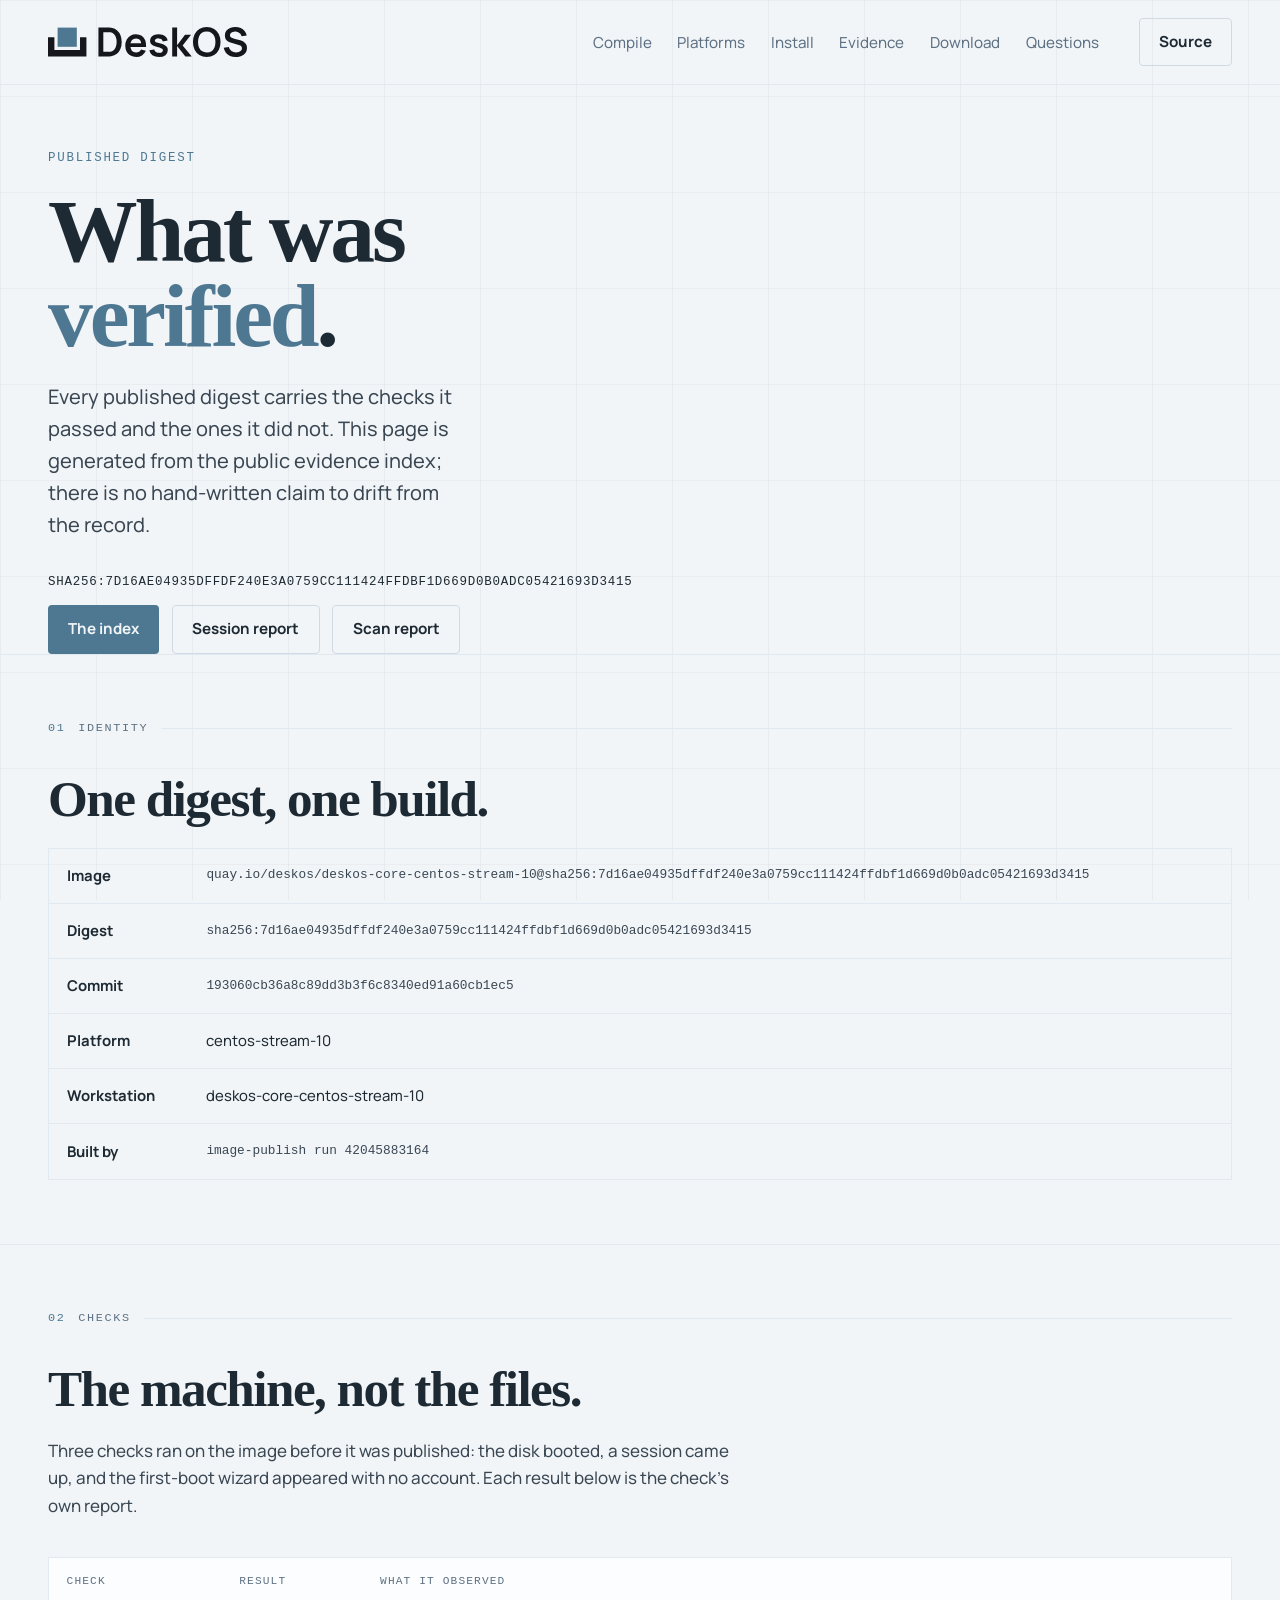
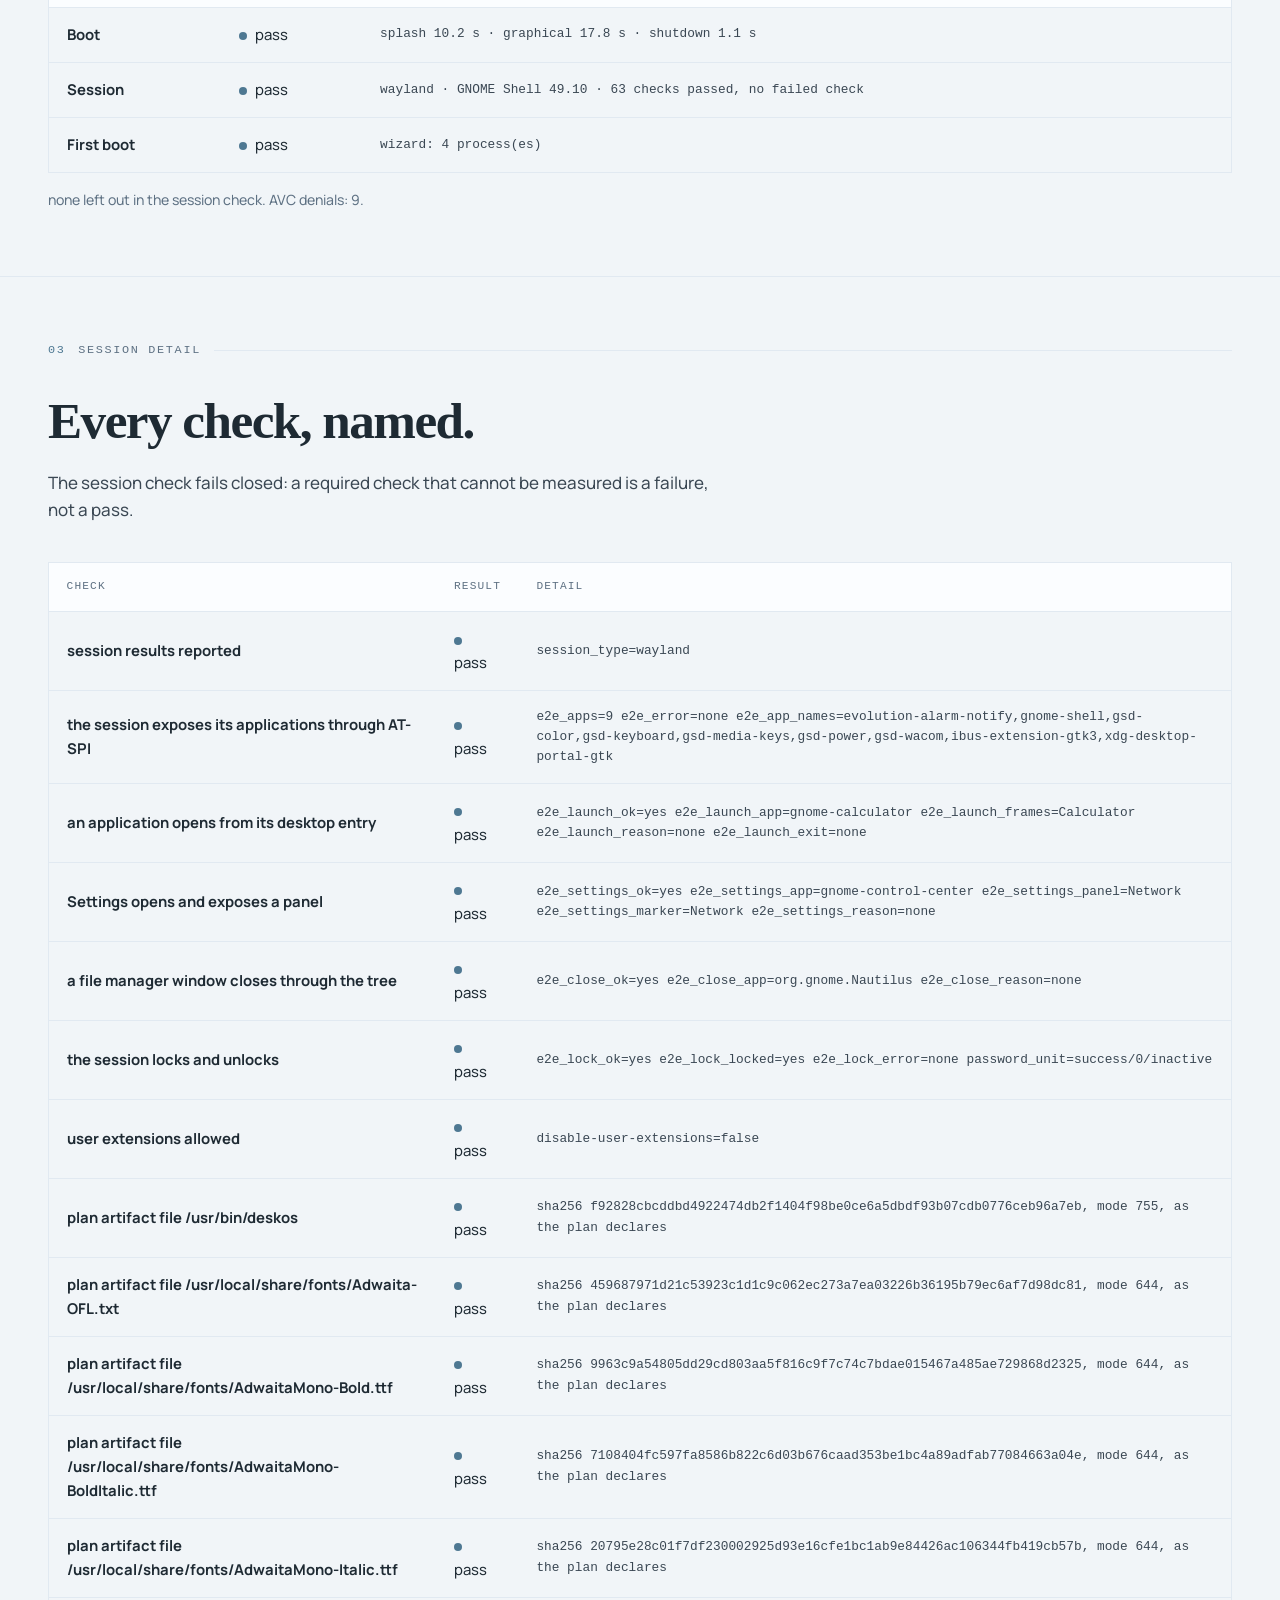
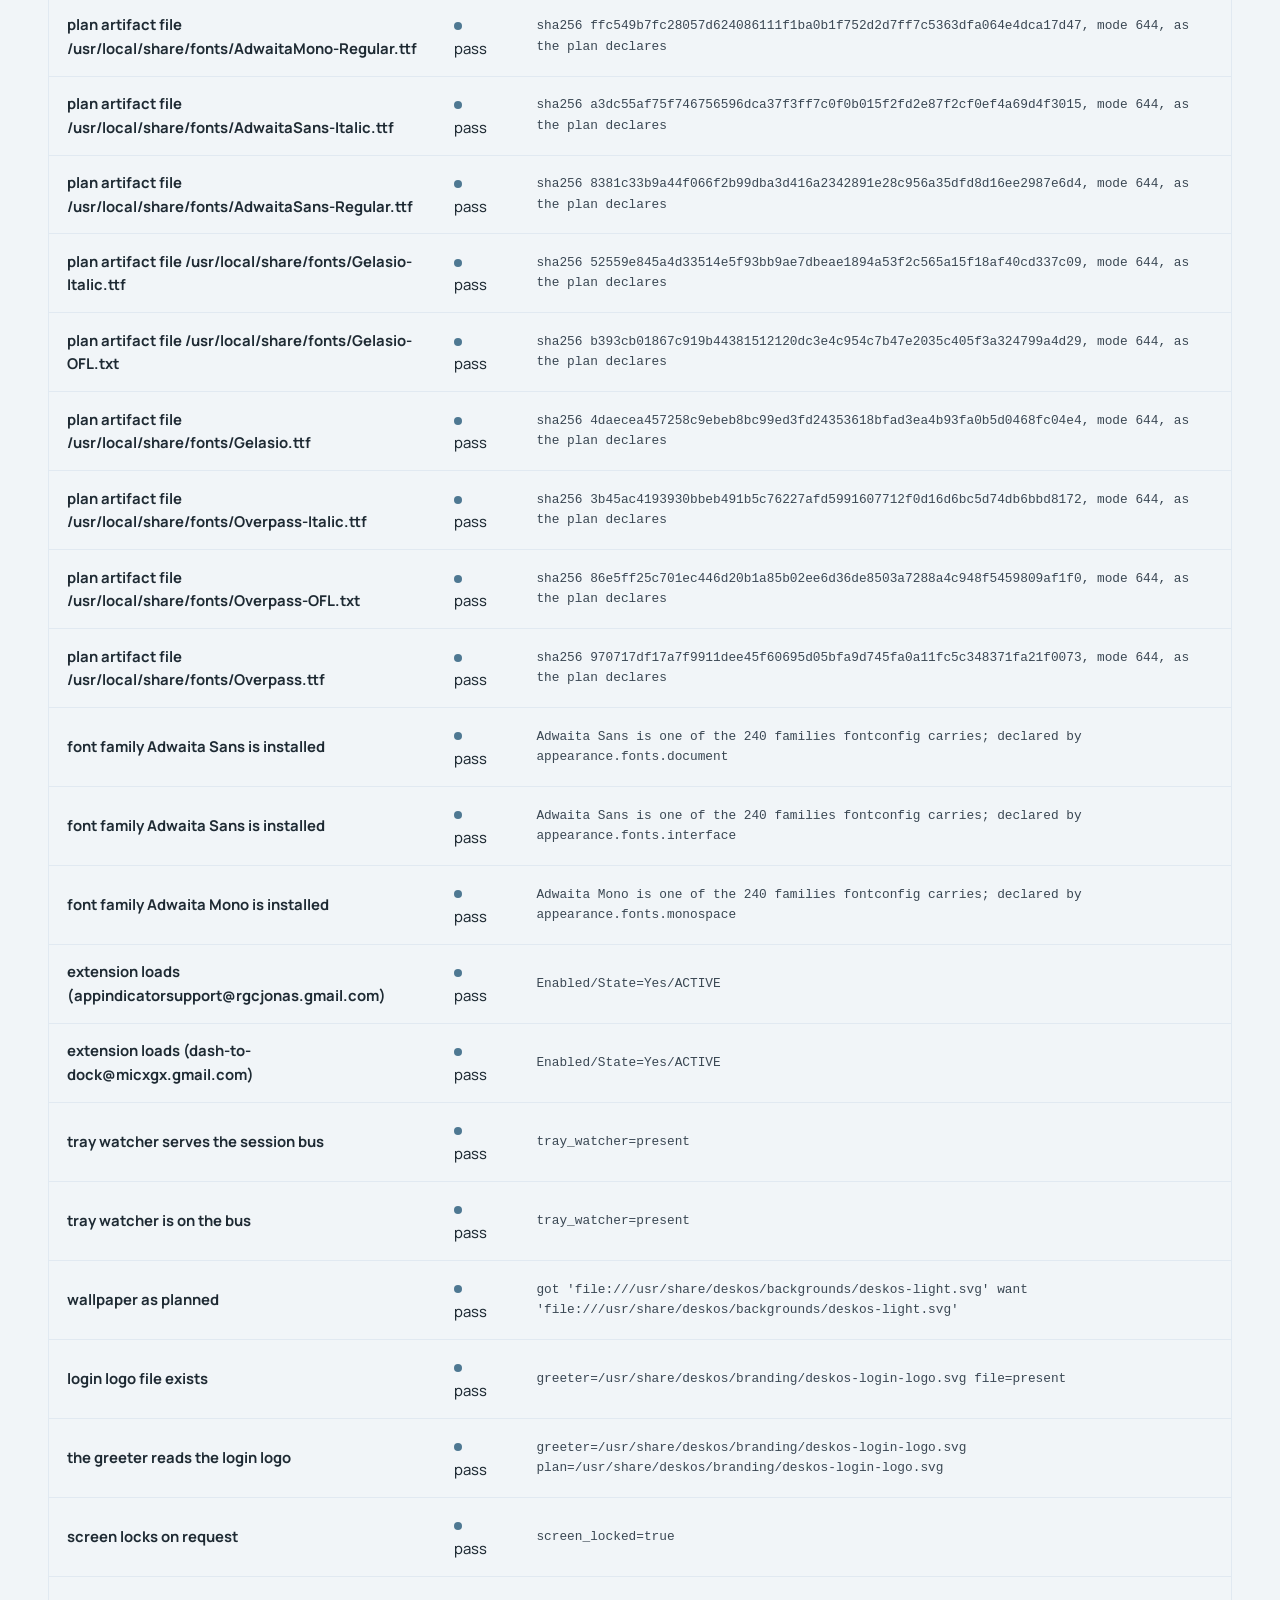
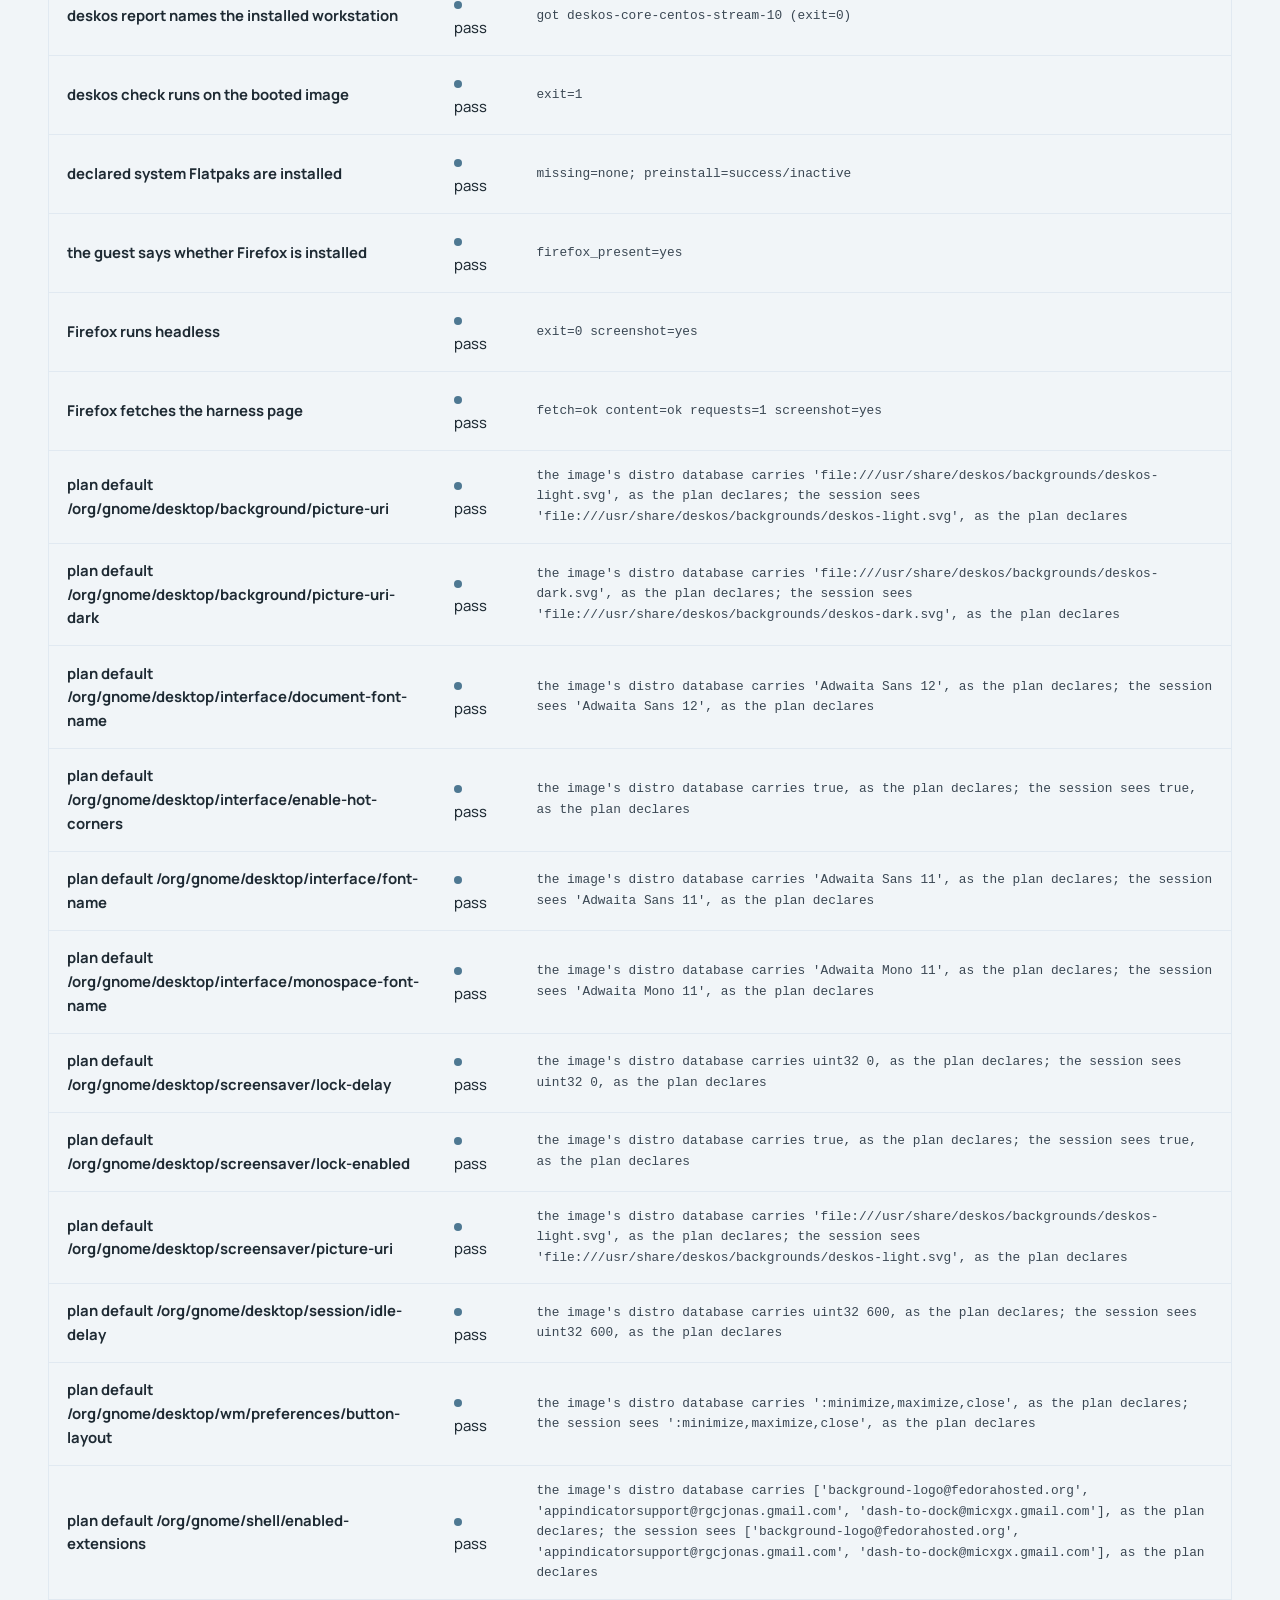
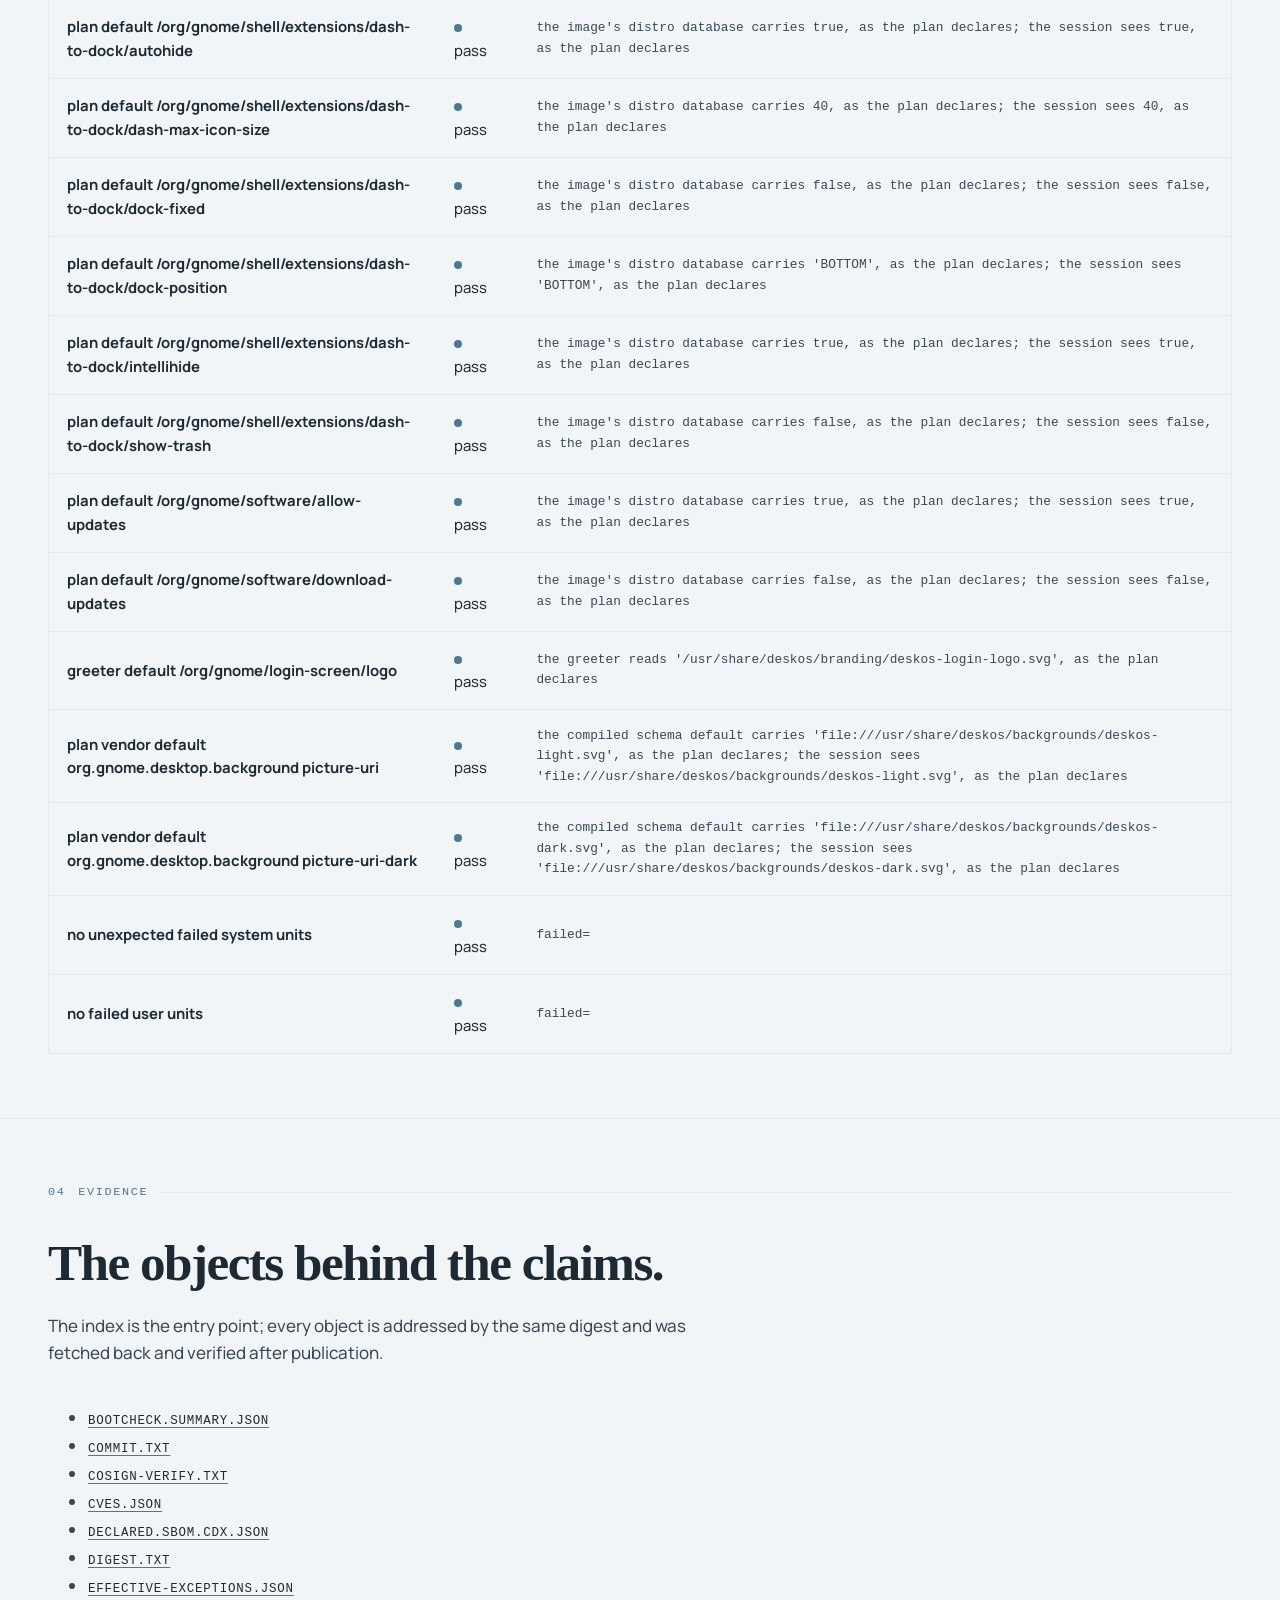
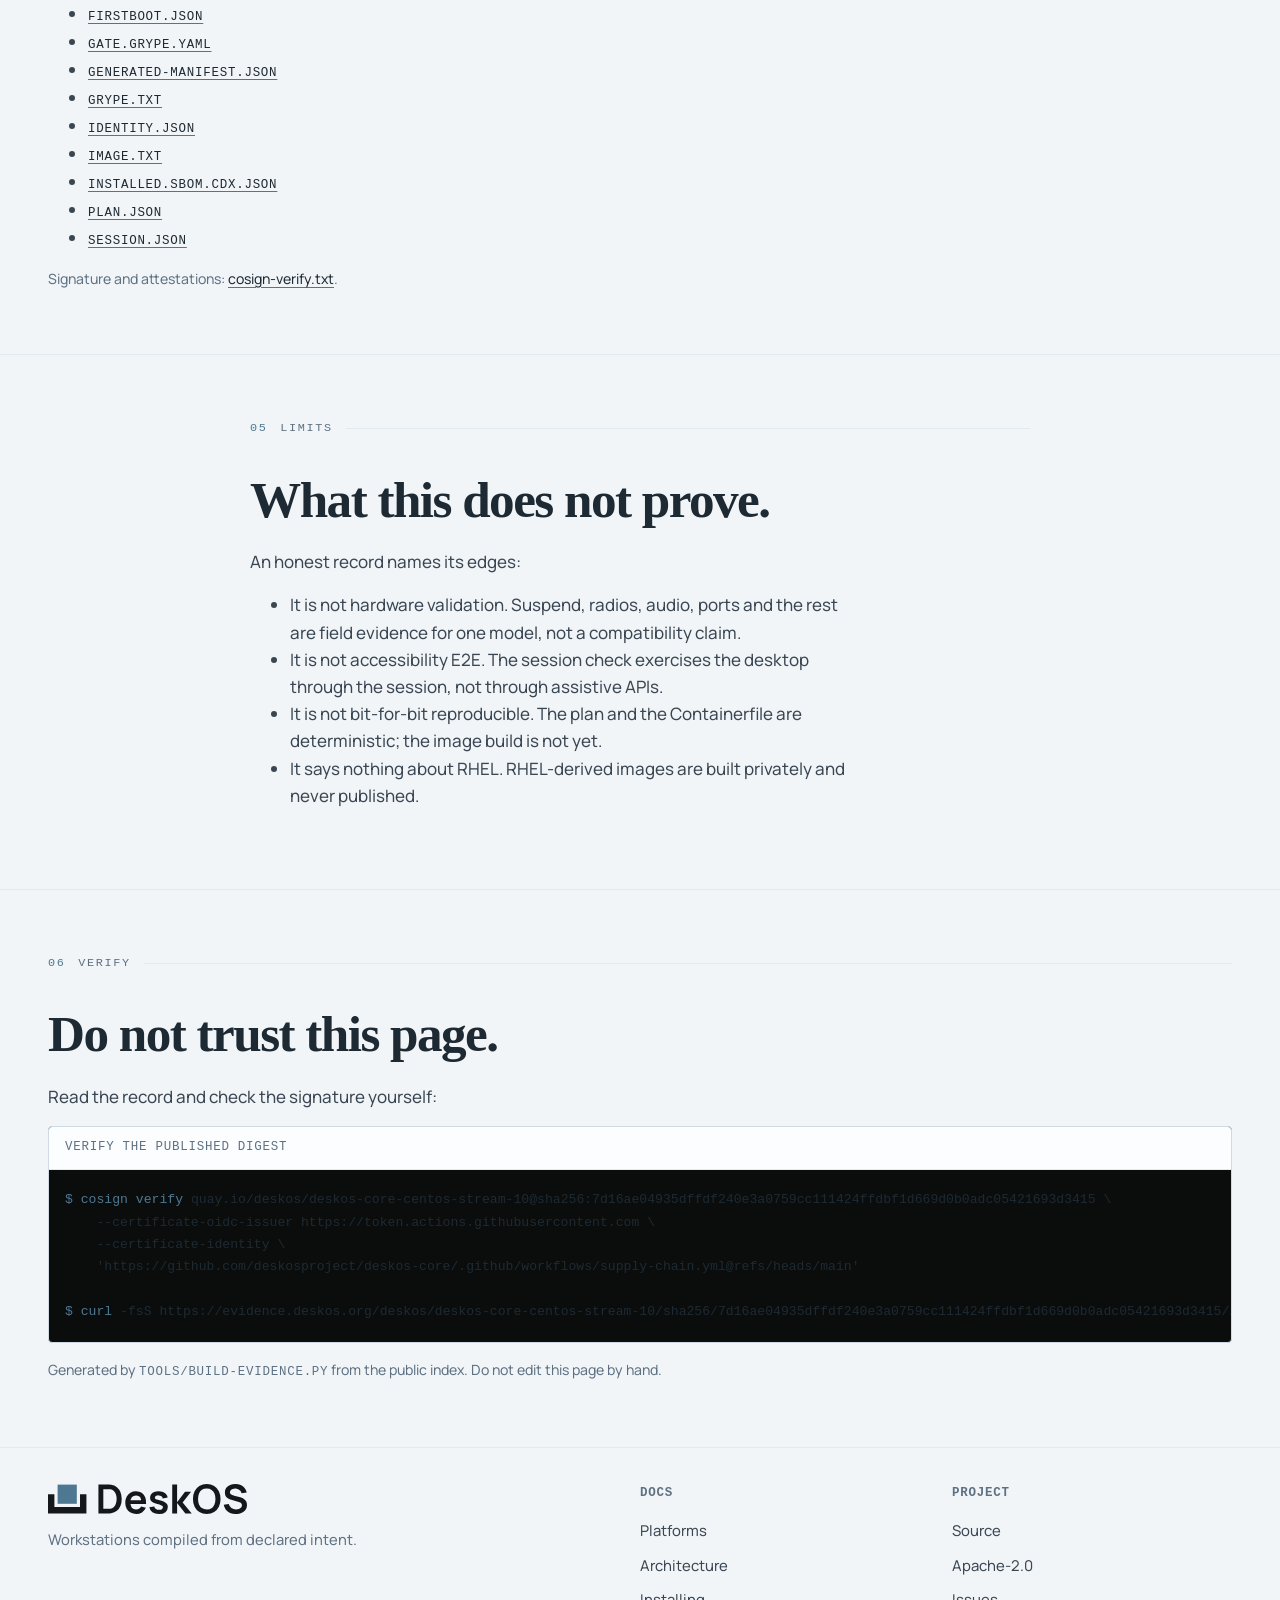
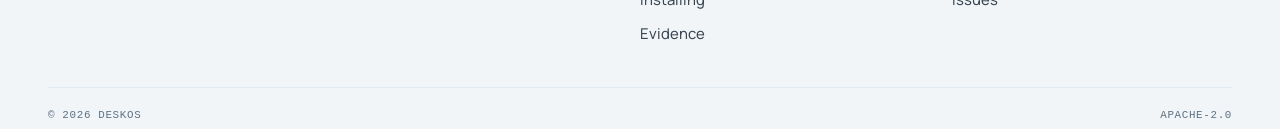
==== commit a8666e2c: "docs(evidence): follow :stable" ====
--- a/evidence/index.html
+++ b/evidence/index.html
@@ -41,11 +41,11 @@
       <p class="lede">Every published digest carries the checks it passed and the ones it
         did not. This page is generated from the public evidence index; there is no
         hand-written claim to drift from the record.</p>
-      <p class="mono">sha256:568db76054120d22555d676b5d94202987851b9ca8f337d029549116b437f311</p>
+      <p class="mono">sha256:7d16ae04935dffdf240e3a0759cc111424ffdbf1d669d0b0adc05421693d3415</p>
       <div class="actions">
-        <a class="btn btn-solid" href="https://evidence.deskos.org/deskos/deskos-core-centos-stream-10/sha256/568db76054120d22555d676b5d94202987851b9ca8f337d029549116b437f311/index.json">The index</a>
-        <a class="btn btn-ghost" href="https://evidence.deskos.org/deskos/deskos-core-centos-stream-10/sha256/568db76054120d22555d676b5d94202987851b9ca8f337d029549116b437f311/session.json">Session report</a>
-        <a class="btn btn-ghost" href="https://evidence.deskos.org/deskos/deskos-core-centos-stream-10/sha256/568db76054120d22555d676b5d94202987851b9ca8f337d029549116b437f311/grype.txt">Scan report</a>
+        <a class="btn btn-solid" href="https://evidence.deskos.org/deskos/deskos-core-centos-stream-10/sha256/7d16ae04935dffdf240e3a0759cc111424ffdbf1d669d0b0adc05421693d3415/index.json">The index</a>
+        <a class="btn btn-ghost" href="https://evidence.deskos.org/deskos/deskos-core-centos-stream-10/sha256/7d16ae04935dffdf240e3a0759cc111424ffdbf1d669d0b0adc05421693d3415/session.json">Session report</a>
+        <a class="btn btn-ghost" href="https://evidence.deskos.org/deskos/deskos-core-centos-stream-10/sha256/7d16ae04935dffdf240e3a0759cc111424ffdbf1d669d0b0adc05421693d3415/grype.txt">Scan report</a>
       </div>
     </div>
   </div>
@@ -58,12 +58,12 @@
     <div class="table-wrap" role="region" aria-label="Published identity" tabindex="0">
       <table class="platforms">
         <tbody>
-          <tr><th scope="row">Image</th><td class="mono">quay.io/deskos/deskos-core-centos-stream-10@sha256:568db76054120d22555d676b5d94202987851b9ca8f337d029549116b437f311</td></tr>
-          <tr><th scope="row">Digest</th><td class="mono">sha256:568db76054120d22555d676b5d94202987851b9ca8f337d029549116b437f311</td></tr>
-          <tr><th scope="row">Commit</th><td class="mono">6411e8a274fc86a64ddf5bfd030c0e2f99cb56be</td></tr>
+          <tr><th scope="row">Image</th><td class="mono">quay.io/deskos/deskos-core-centos-stream-10@sha256:7d16ae04935dffdf240e3a0759cc111424ffdbf1d669d0b0adc05421693d3415</td></tr>
+          <tr><th scope="row">Digest</th><td class="mono">sha256:7d16ae04935dffdf240e3a0759cc111424ffdbf1d669d0b0adc05421693d3415</td></tr>
+          <tr><th scope="row">Commit</th><td class="mono">193060cb36a8c89dd3b3f6c8340ed91a60cb1ec5</td></tr>
           <tr><th scope="row">Platform</th><td>centos-stream-10</td></tr>
           <tr><th scope="row">Workstation</th><td>deskos-core-centos-stream-10</td></tr>
-          <tr><th scope="row">Built by</th><td class="mono">image-publish run 41857473978</td></tr>
+          <tr><th scope="row">Built by</th><td class="mono">image-publish run 42045883164</td></tr>
         </tbody>
       </table>
     </div>
@@ -86,7 +86,7 @@
           <tr>
             <th scope="row">Boot</th>
             <td><span class="dot dot-green"></span>pass</td>
-            <td class="mono">splash 9.9 s · graphical 17.5 s · shutdown 3.5 s</td>
+            <td class="mono">splash 10.2 s · graphical 17.8 s · shutdown 1.1 s</td>
           </tr>
           <tr>
             <th scope="row">Session</th>
@@ -96,7 +96,7 @@
           <tr>
             <th scope="row">First boot</th>
             <td><span class="dot dot-green"></span>pass</td>
-            <td class="mono">wizard: 3 process(es)</td>
+            <td class="mono">wizard: 4 process(es)</td>
           </tr>
         </tbody>
       </table>
@@ -176,7 +176,7 @@
           <tr><th scope="row">greeter default /org/gnome/login-screen/logo</th><td><span class="dot dot-green"></span>pass</td><td class="mono">the greeter reads &#x27;/usr/share/deskos/branding/deskos-login-logo.svg&#x27;, as the plan declares</td></tr>
           <tr><th scope="row">plan vendor default org.gnome.desktop.background picture-uri</th><td><span class="dot dot-green"></span>pass</td><td class="mono">the compiled schema default carries &#x27;file:///usr/share/deskos/backgrounds/deskos-light.svg&#x27;, as the plan declares; the session sees &#x27;file:///usr/share/deskos/backgrounds/deskos-light.svg&#x27;, as the plan declares</td></tr>
           <tr><th scope="row">plan vendor default org.gnome.desktop.background picture-uri-dark</th><td><span class="dot dot-green"></span>pass</td><td class="mono">the compiled schema default carries &#x27;file:///usr/share/deskos/backgrounds/deskos-dark.svg&#x27;, as the plan declares; the session sees &#x27;file:///usr/share/deskos/backgrounds/deskos-dark.svg&#x27;, as the plan declares</td></tr>
-          <tr><th scope="row">no unexpected failed system units</th><td><span class="dot dot-green"></span>pass</td><td class="mono">failed=mcelog.service; known non-blocking: mcelog.service (see Platform diagnostics)</td></tr>
+          <tr><th scope="row">no unexpected failed system units</th><td><span class="dot dot-green"></span>pass</td><td class="mono">failed=</td></tr>
           <tr><th scope="row">no failed user units</th><td><span class="dot dot-green"></span>pass</td><td class="mono">failed=</td></tr>
         </tbody>
       </table>
@@ -191,24 +191,24 @@
     <p class="body section-lede">The index is the entry point; every object is addressed by
       the same digest and was fetched back and verified after publication.</p>
     <ul class="body">
-            <li><a class="mono" href="https://evidence.deskos.org/deskos/deskos-core-centos-stream-10/sha256/568db76054120d22555d676b5d94202987851b9ca8f337d029549116b437f311/bootcheck.summary.json">bootcheck.summary.json</a></li>
-            <li><a class="mono" href="https://evidence.deskos.org/deskos/deskos-core-centos-stream-10/sha256/568db76054120d22555d676b5d94202987851b9ca8f337d029549116b437f311/commit.txt">commit.txt</a></li>
-            <li><a class="mono" href="https://evidence.deskos.org/deskos/deskos-core-centos-stream-10/sha256/568db76054120d22555d676b5d94202987851b9ca8f337d029549116b437f311/cosign-verify.txt">cosign-verify.txt</a></li>
-            <li><a class="mono" href="https://evidence.deskos.org/deskos/deskos-core-centos-stream-10/sha256/568db76054120d22555d676b5d94202987851b9ca8f337d029549116b437f311/cves.json">cves.json</a></li>
-            <li><a class="mono" href="https://evidence.deskos.org/deskos/deskos-core-centos-stream-10/sha256/568db76054120d22555d676b5d94202987851b9ca8f337d029549116b437f311/declared.sbom.cdx.json">declared.sbom.cdx.json</a></li>
-            <li><a class="mono" href="https://evidence.deskos.org/deskos/deskos-core-centos-stream-10/sha256/568db76054120d22555d676b5d94202987851b9ca8f337d029549116b437f311/digest.txt">digest.txt</a></li>
-            <li><a class="mono" href="https://evidence.deskos.org/deskos/deskos-core-centos-stream-10/sha256/568db76054120d22555d676b5d94202987851b9ca8f337d029549116b437f311/effective-exceptions.json">effective-exceptions.json</a></li>
-            <li><a class="mono" href="https://evidence.deskos.org/deskos/deskos-core-centos-stream-10/sha256/568db76054120d22555d676b5d94202987851b9ca8f337d029549116b437f311/firstboot.json">firstboot.json</a></li>
-            <li><a class="mono" href="https://evidence.deskos.org/deskos/deskos-core-centos-stream-10/sha256/568db76054120d22555d676b5d94202987851b9ca8f337d029549116b437f311/gate.grype.yaml">gate.grype.yaml</a></li>
-            <li><a class="mono" href="https://evidence.deskos.org/deskos/deskos-core-centos-stream-10/sha256/568db76054120d22555d676b5d94202987851b9ca8f337d029549116b437f311/generated-manifest.json">generated-manifest.json</a></li>
-            <li><a class="mono" href="https://evidence.deskos.org/deskos/deskos-core-centos-stream-10/sha256/568db76054120d22555d676b5d94202987851b9ca8f337d029549116b437f311/grype.txt">grype.txt</a></li>
-            <li><a class="mono" href="https://evidence.deskos.org/deskos/deskos-core-centos-stream-10/sha256/568db76054120d22555d676b5d94202987851b9ca8f337d029549116b437f311/identity.json">identity.json</a></li>
-            <li><a class="mono" href="https://evidence.deskos.org/deskos/deskos-core-centos-stream-10/sha256/568db76054120d22555d676b5d94202987851b9ca8f337d029549116b437f311/image.txt">image.txt</a></li>
-            <li><a class="mono" href="https://evidence.deskos.org/deskos/deskos-core-centos-stream-10/sha256/568db76054120d22555d676b5d94202987851b9ca8f337d029549116b437f311/installed.sbom.cdx.json">installed.sbom.cdx.json</a></li>
-            <li><a class="mono" href="https://evidence.deskos.org/deskos/deskos-core-centos-stream-10/sha256/568db76054120d22555d676b5d94202987851b9ca8f337d029549116b437f311/plan.json">plan.json</a></li>
-            <li><a class="mono" href="https://evidence.deskos.org/deskos/deskos-core-centos-stream-10/sha256/568db76054120d22555d676b5d94202987851b9ca8f337d029549116b437f311/session.json">session.json</a></li>
+            <li><a class="mono" href="https://evidence.deskos.org/deskos/deskos-core-centos-stream-10/sha256/7d16ae04935dffdf240e3a0759cc111424ffdbf1d669d0b0adc05421693d3415/bootcheck.summary.json">bootcheck.summary.json</a></li>
+            <li><a class="mono" href="https://evidence.deskos.org/deskos/deskos-core-centos-stream-10/sha256/7d16ae04935dffdf240e3a0759cc111424ffdbf1d669d0b0adc05421693d3415/commit.txt">commit.txt</a></li>
+            <li><a class="mono" href="https://evidence.deskos.org/deskos/deskos-core-centos-stream-10/sha256/7d16ae04935dffdf240e3a0759cc111424ffdbf1d669d0b0adc05421693d3415/cosign-verify.txt">cosign-verify.txt</a></li>
+            <li><a class="mono" href="https://evidence.deskos.org/deskos/deskos-core-centos-stream-10/sha256/7d16ae04935dffdf240e3a0759cc111424ffdbf1d669d0b0adc05421693d3415/cves.json">cves.json</a></li>
+            <li><a class="mono" href="https://evidence.deskos.org/deskos/deskos-core-centos-stream-10/sha256/7d16ae04935dffdf240e3a0759cc111424ffdbf1d669d0b0adc05421693d3415/declared.sbom.cdx.json">declared.sbom.cdx.json</a></li>
+            <li><a class="mono" href="https://evidence.deskos.org/deskos/deskos-core-centos-stream-10/sha256/7d16ae04935dffdf240e3a0759cc111424ffdbf1d669d0b0adc05421693d3415/digest.txt">digest.txt</a></li>
+            <li><a class="mono" href="https://evidence.deskos.org/deskos/deskos-core-centos-stream-10/sha256/7d16ae04935dffdf240e3a0759cc111424ffdbf1d669d0b0adc05421693d3415/effective-exceptions.json">effective-exceptions.json</a></li>
+            <li><a class="mono" href="https://evidence.deskos.org/deskos/deskos-core-centos-stream-10/sha256/7d16ae04935dffdf240e3a0759cc111424ffdbf1d669d0b0adc05421693d3415/firstboot.json">firstboot.json</a></li>
+            <li><a class="mono" href="https://evidence.deskos.org/deskos/deskos-core-centos-stream-10/sha256/7d16ae04935dffdf240e3a0759cc111424ffdbf1d669d0b0adc05421693d3415/gate.grype.yaml">gate.grype.yaml</a></li>
+            <li><a class="mono" href="https://evidence.deskos.org/deskos/deskos-core-centos-stream-10/sha256/7d16ae04935dffdf240e3a0759cc111424ffdbf1d669d0b0adc05421693d3415/generated-manifest.json">generated-manifest.json</a></li>
+            <li><a class="mono" href="https://evidence.deskos.org/deskos/deskos-core-centos-stream-10/sha256/7d16ae04935dffdf240e3a0759cc111424ffdbf1d669d0b0adc05421693d3415/grype.txt">grype.txt</a></li>
+            <li><a class="mono" href="https://evidence.deskos.org/deskos/deskos-core-centos-stream-10/sha256/7d16ae04935dffdf240e3a0759cc111424ffdbf1d669d0b0adc05421693d3415/identity.json">identity.json</a></li>
+            <li><a class="mono" href="https://evidence.deskos.org/deskos/deskos-core-centos-stream-10/sha256/7d16ae04935dffdf240e3a0759cc111424ffdbf1d669d0b0adc05421693d3415/image.txt">image.txt</a></li>
+            <li><a class="mono" href="https://evidence.deskos.org/deskos/deskos-core-centos-stream-10/sha256/7d16ae04935dffdf240e3a0759cc111424ffdbf1d669d0b0adc05421693d3415/installed.sbom.cdx.json">installed.sbom.cdx.json</a></li>
+            <li><a class="mono" href="https://evidence.deskos.org/deskos/deskos-core-centos-stream-10/sha256/7d16ae04935dffdf240e3a0759cc111424ffdbf1d669d0b0adc05421693d3415/plan.json">plan.json</a></li>
+            <li><a class="mono" href="https://evidence.deskos.org/deskos/deskos-core-centos-stream-10/sha256/7d16ae04935dffdf240e3a0759cc111424ffdbf1d669d0b0adc05421693d3415/session.json">session.json</a></li>
     </ul>
-    <p class="table-note">Signature and attestations: <a href="https://evidence.deskos.org/deskos/deskos-core-centos-stream-10/sha256/568db76054120d22555d676b5d94202987851b9ca8f337d029549116b437f311/cosign-verify.txt">cosign-verify.txt</a>.</p>
+    <p class="table-note">Signature and attestations: <a href="https://evidence.deskos.org/deskos/deskos-core-centos-stream-10/sha256/7d16ae04935dffdf240e3a0759cc111424ffdbf1d669d0b0adc05421693d3415/cosign-verify.txt">cosign-verify.txt</a>.</p>
   </div>
 </section>
 
@@ -237,12 +237,12 @@
     <p class="body">Read the record and check the signature yourself:</p>
     <figure class="terminal">
       <figcaption class="mono">verify the published digest</figcaption>
-      <pre><span class="c-prompt">$</span> <span class="c-cmd">cosign verify</span> quay.io/deskos/deskos-core-centos-stream-10@sha256:568db76054120d22555d676b5d94202987851b9ca8f337d029549116b437f311 \
+      <pre><span class="c-prompt">$</span> <span class="c-cmd">cosign verify</span> quay.io/deskos/deskos-core-centos-stream-10@sha256:7d16ae04935dffdf240e3a0759cc111424ffdbf1d669d0b0adc05421693d3415 \
     --certificate-oidc-issuer https://token.actions.githubusercontent.com \
     --certificate-identity \
     'https://github.com/deskosproject/deskos-core/.github/workflows/supply-chain.yml@refs/heads/main'
 
-<span class="c-prompt">$</span> <span class="c-cmd">curl</span> -fsS https://evidence.deskos.org/deskos/deskos-core-centos-stream-10/sha256/568db76054120d22555d676b5d94202987851b9ca8f337d029549116b437f311/index.json | <span class="c-cmd">jq</span> .digest</pre>
+<span class="c-prompt">$</span> <span class="c-cmd">curl</span> -fsS https://evidence.deskos.org/deskos/deskos-core-centos-stream-10/sha256/7d16ae04935dffdf240e3a0759cc111424ffdbf1d669d0b0adc05421693d3415/index.json | <span class="c-cmd">jq</span> .digest</pre>
     </figure>
     <p class="table-note">Generated by <span class="mono">tools/build-evidence.py</span> from
       the public index. Do not edit this page by hand.</p>
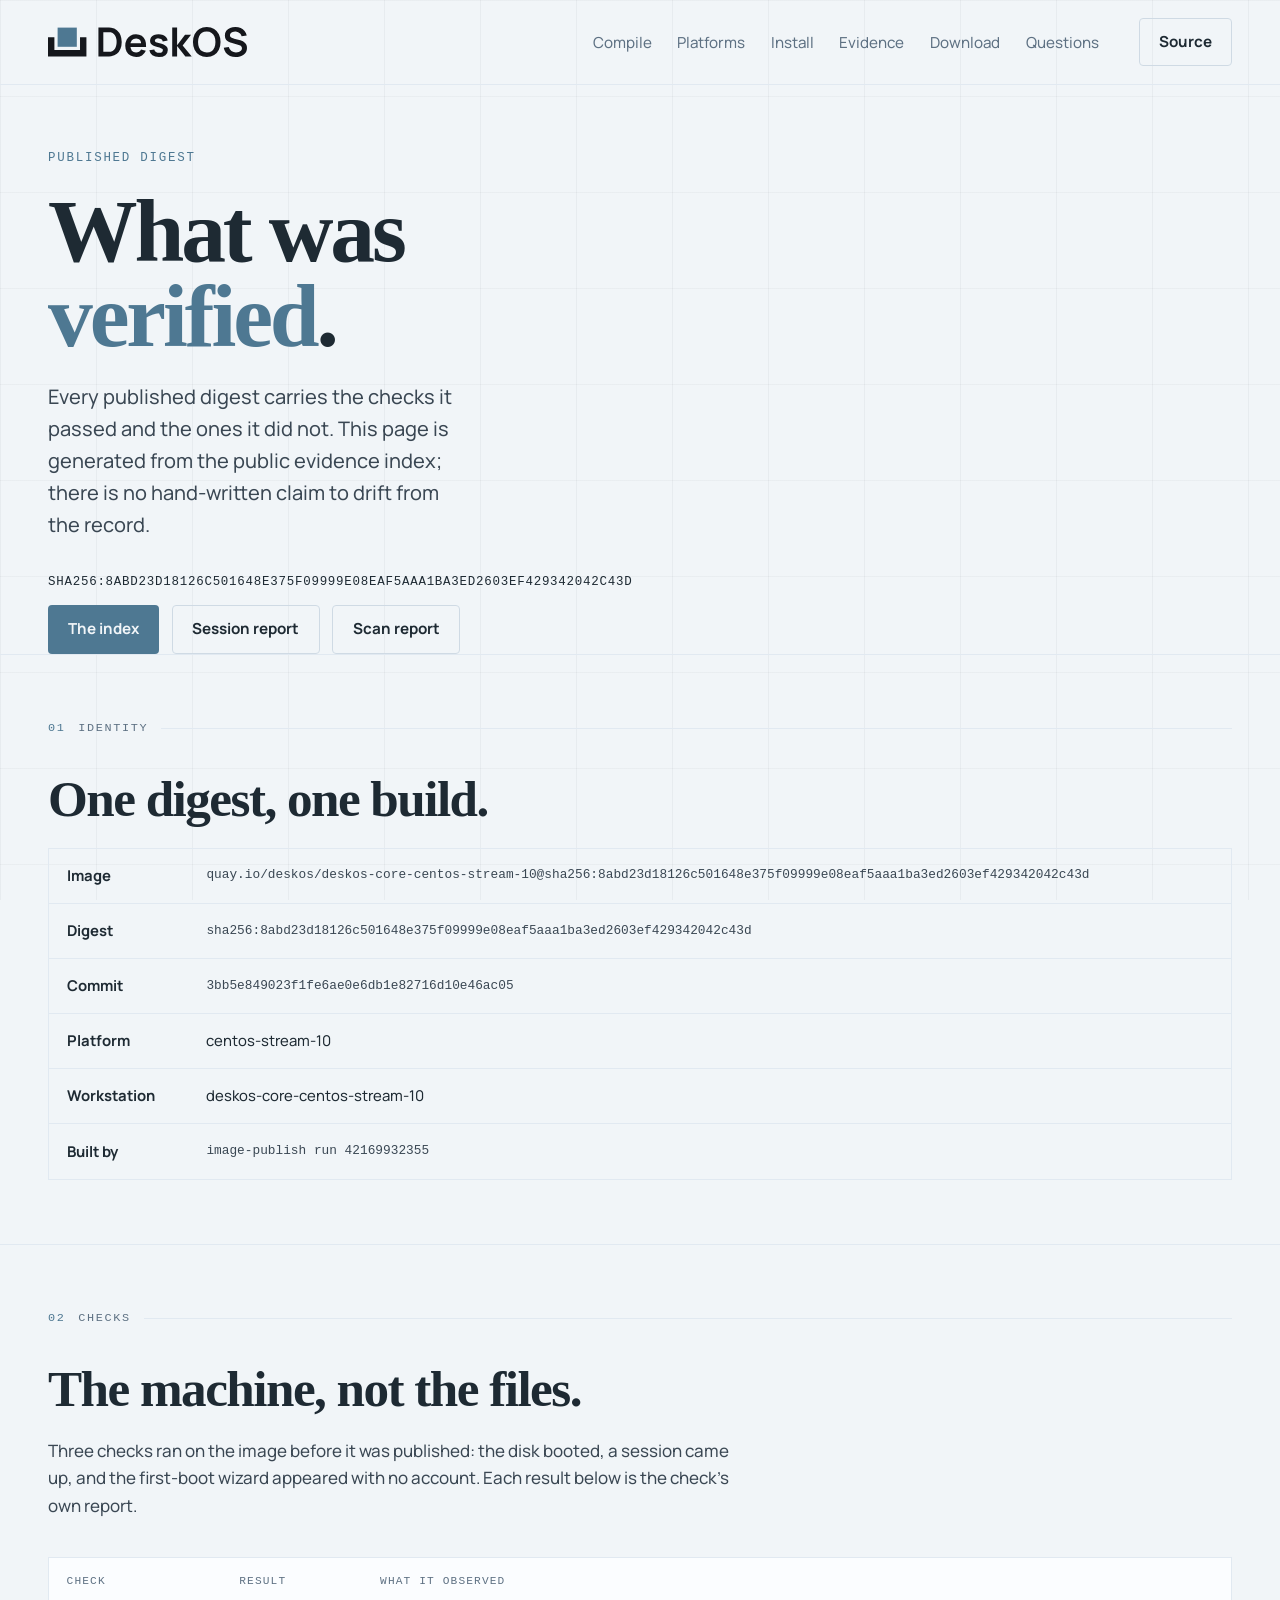
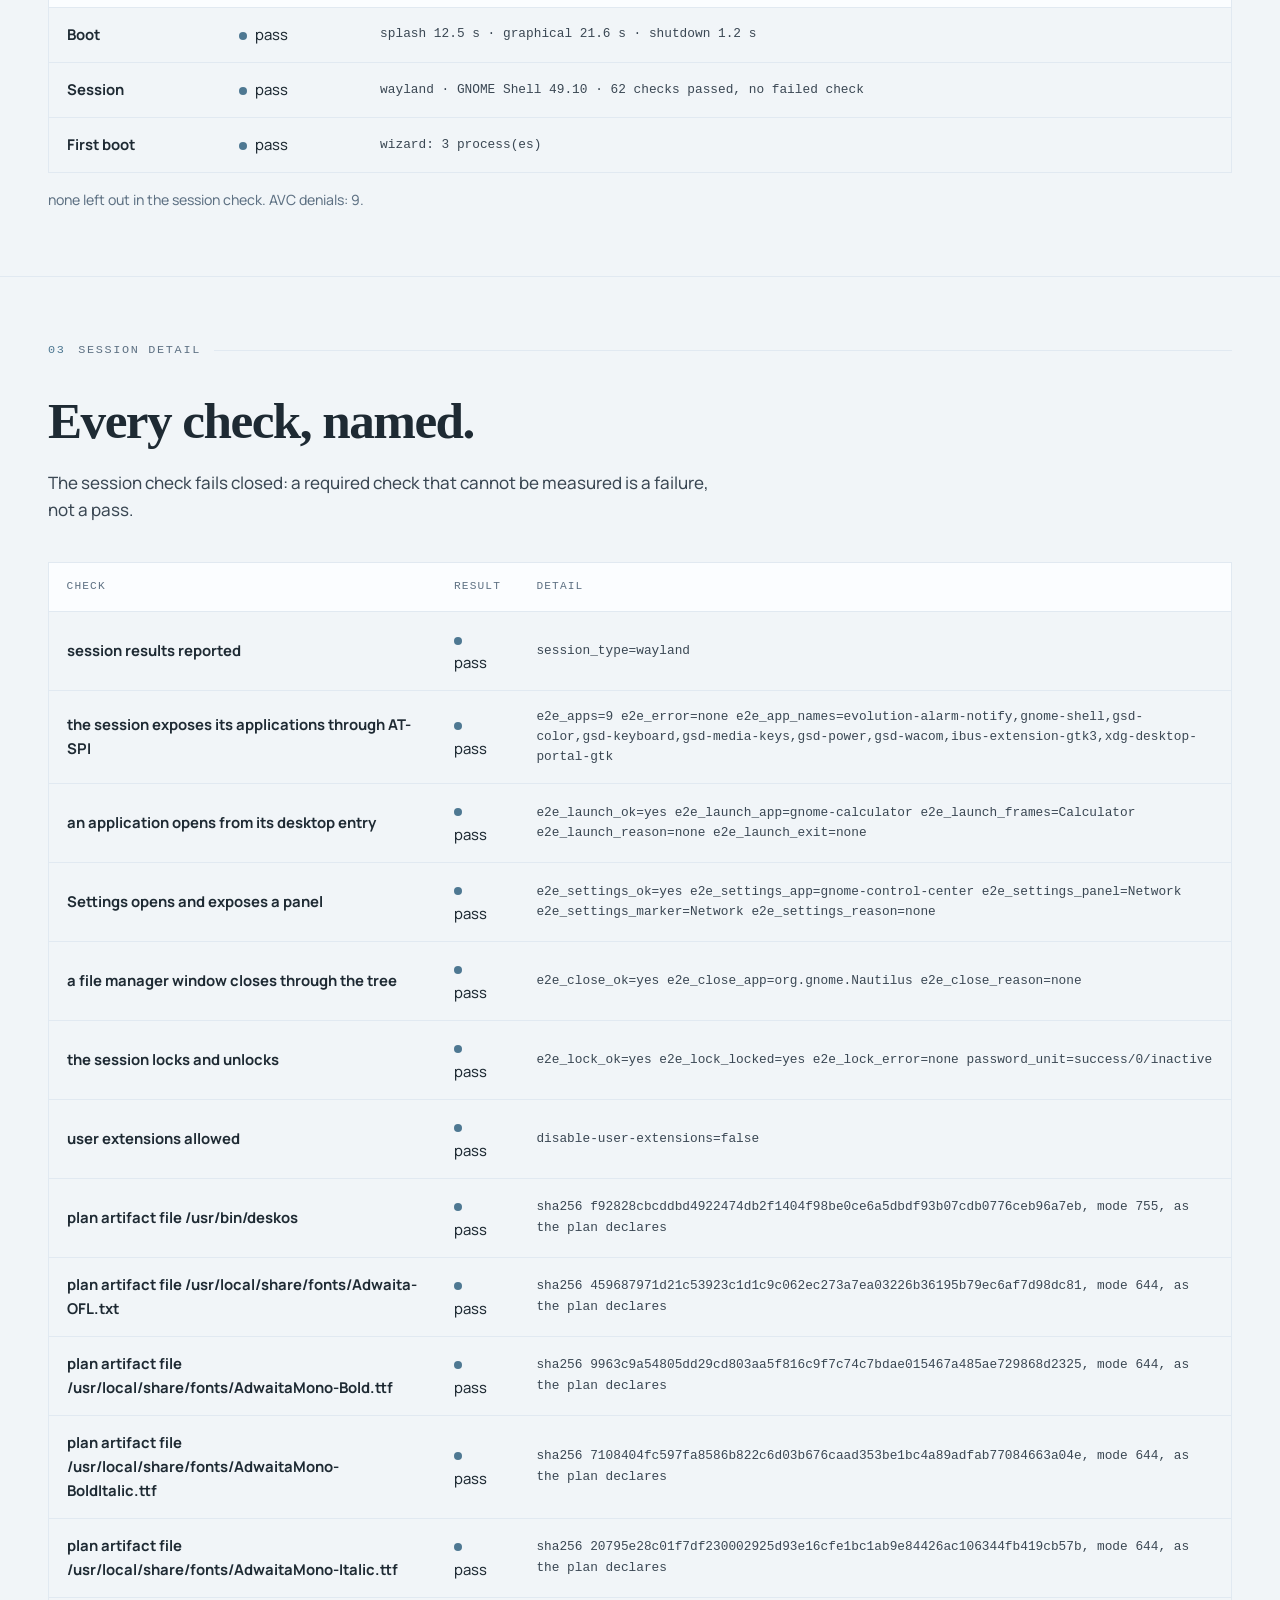
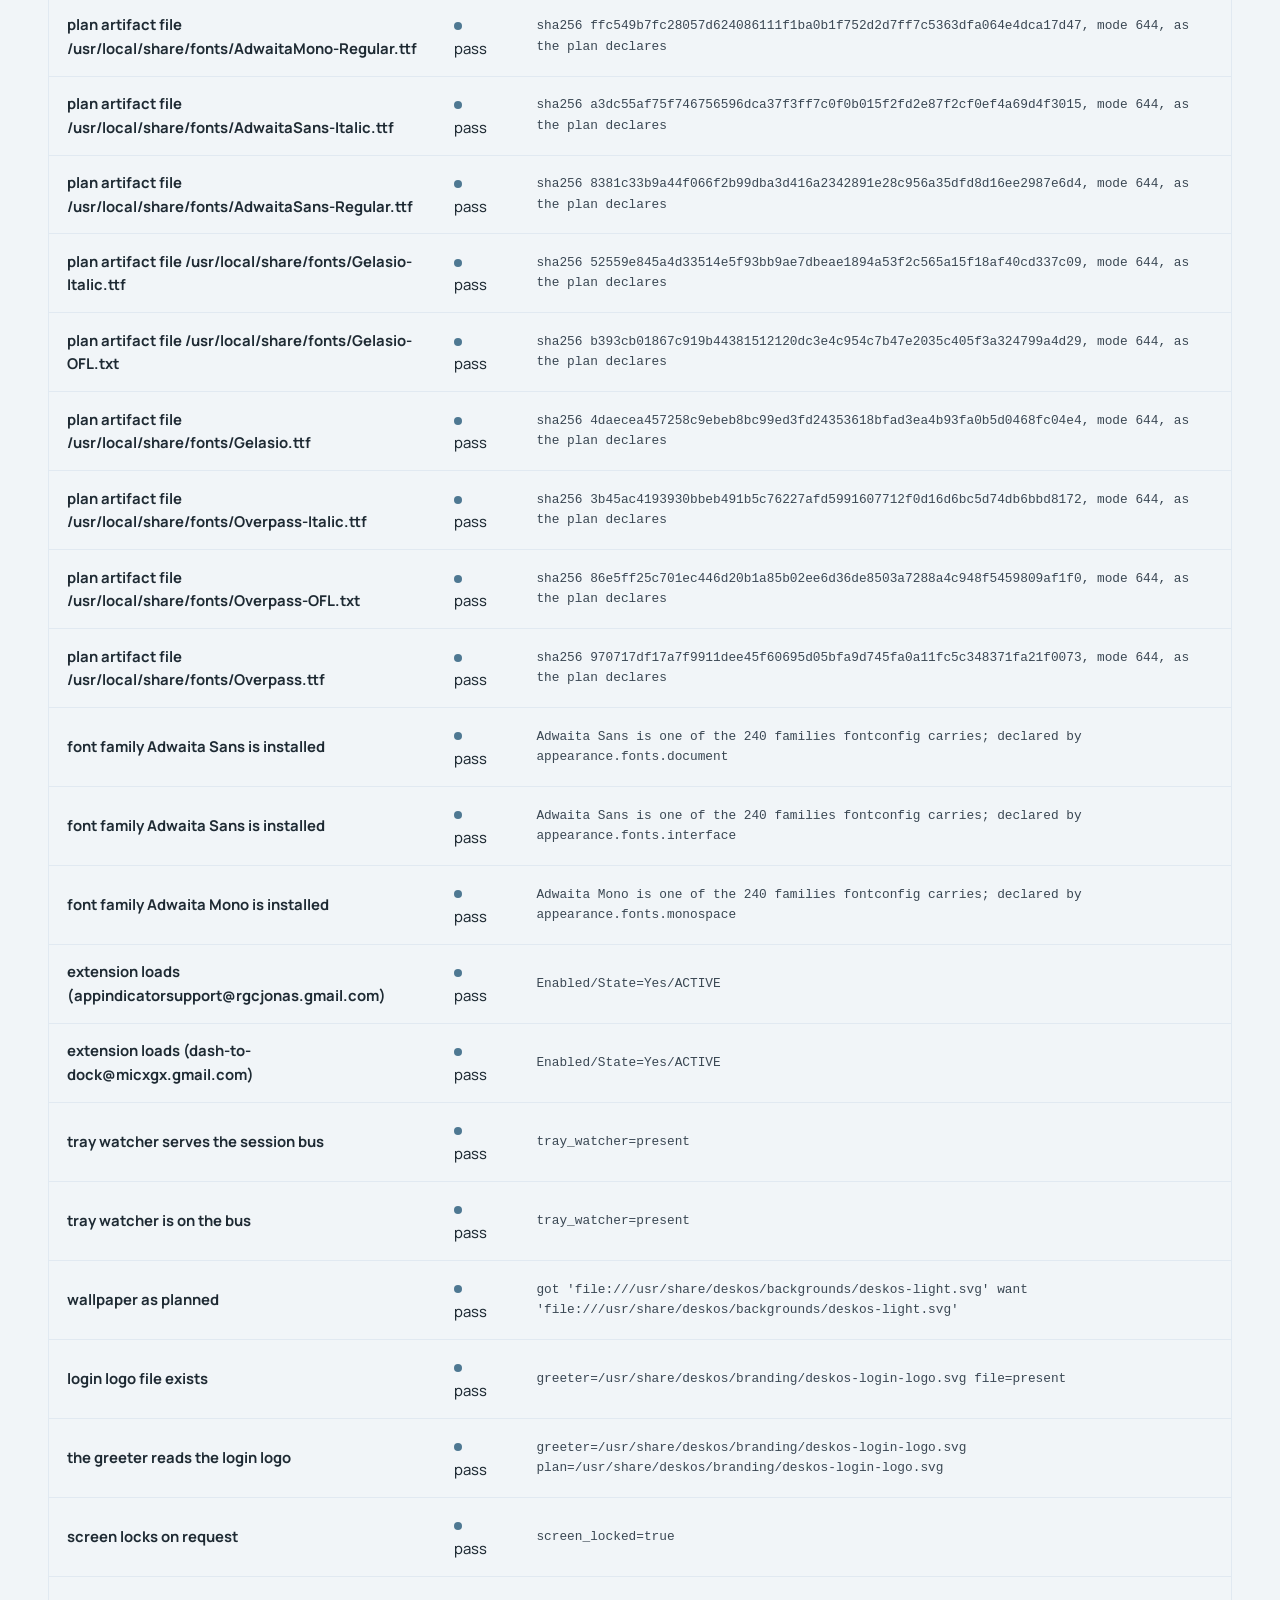
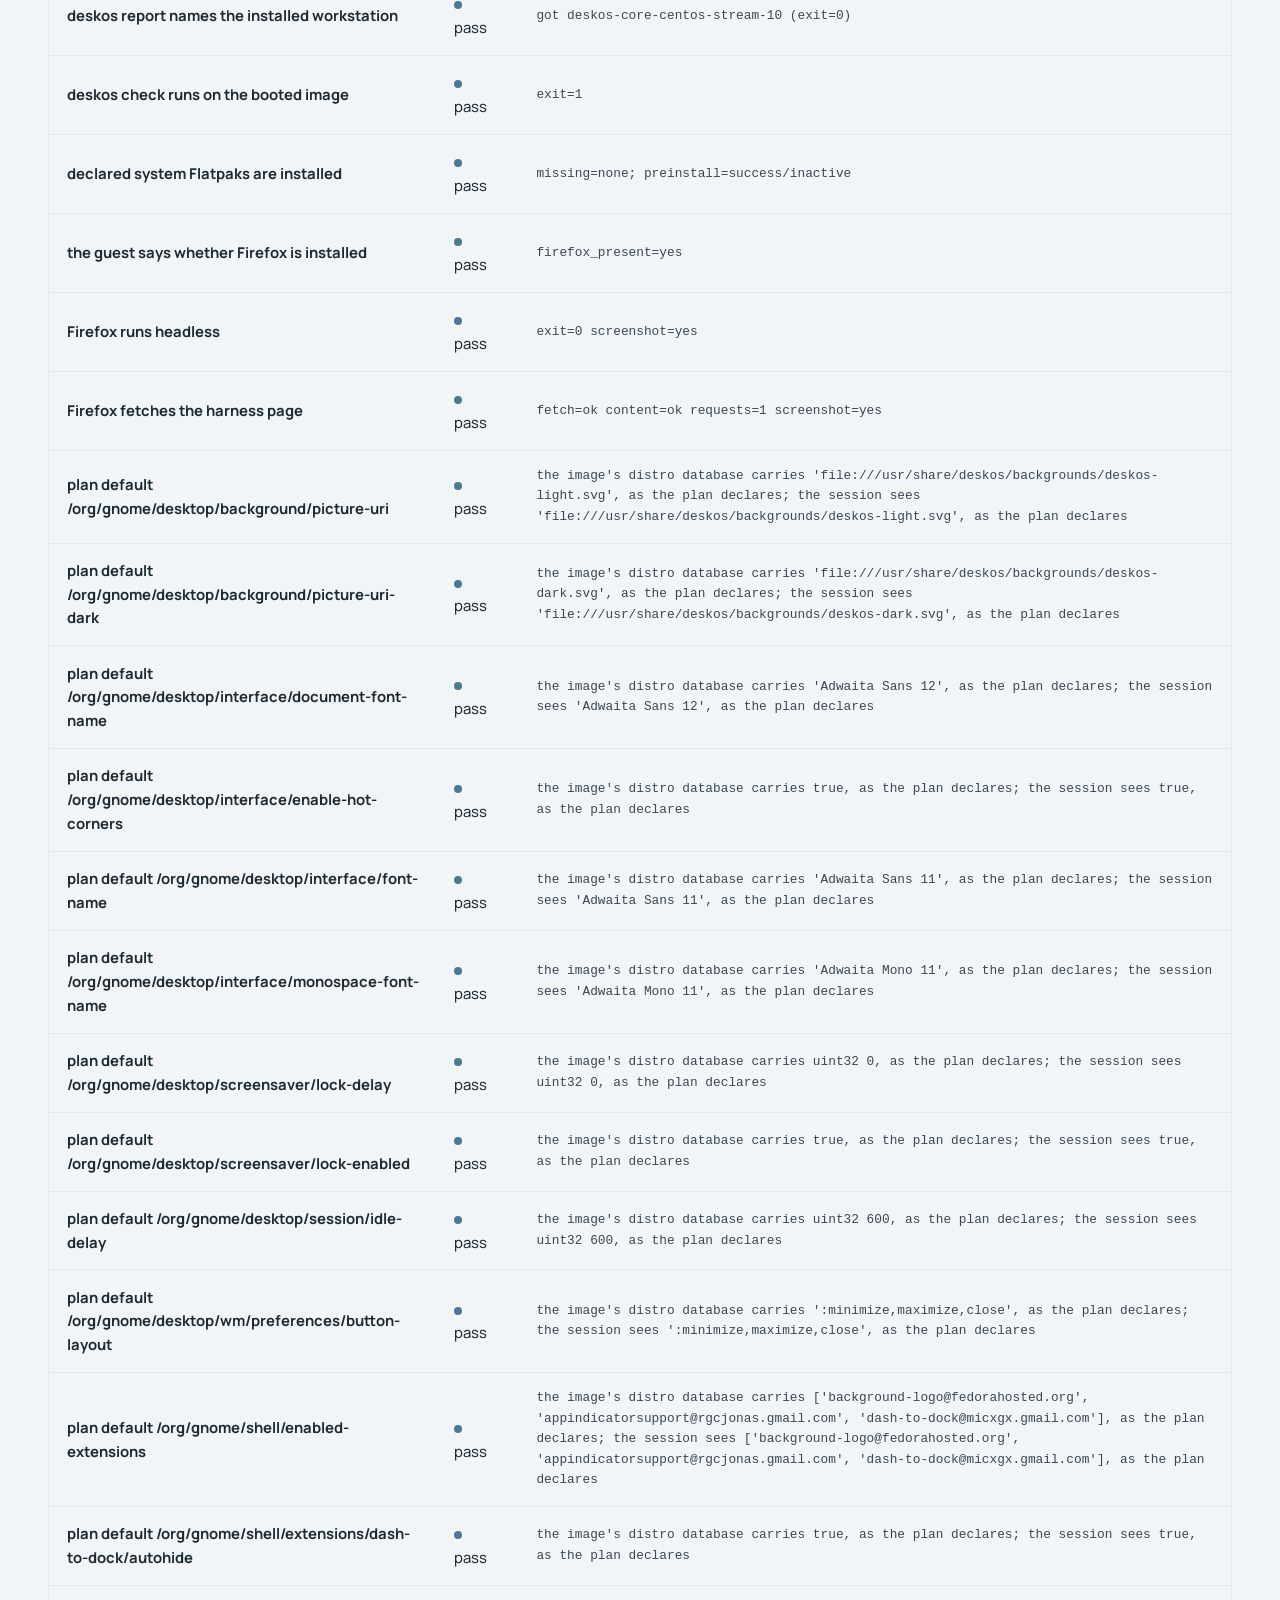
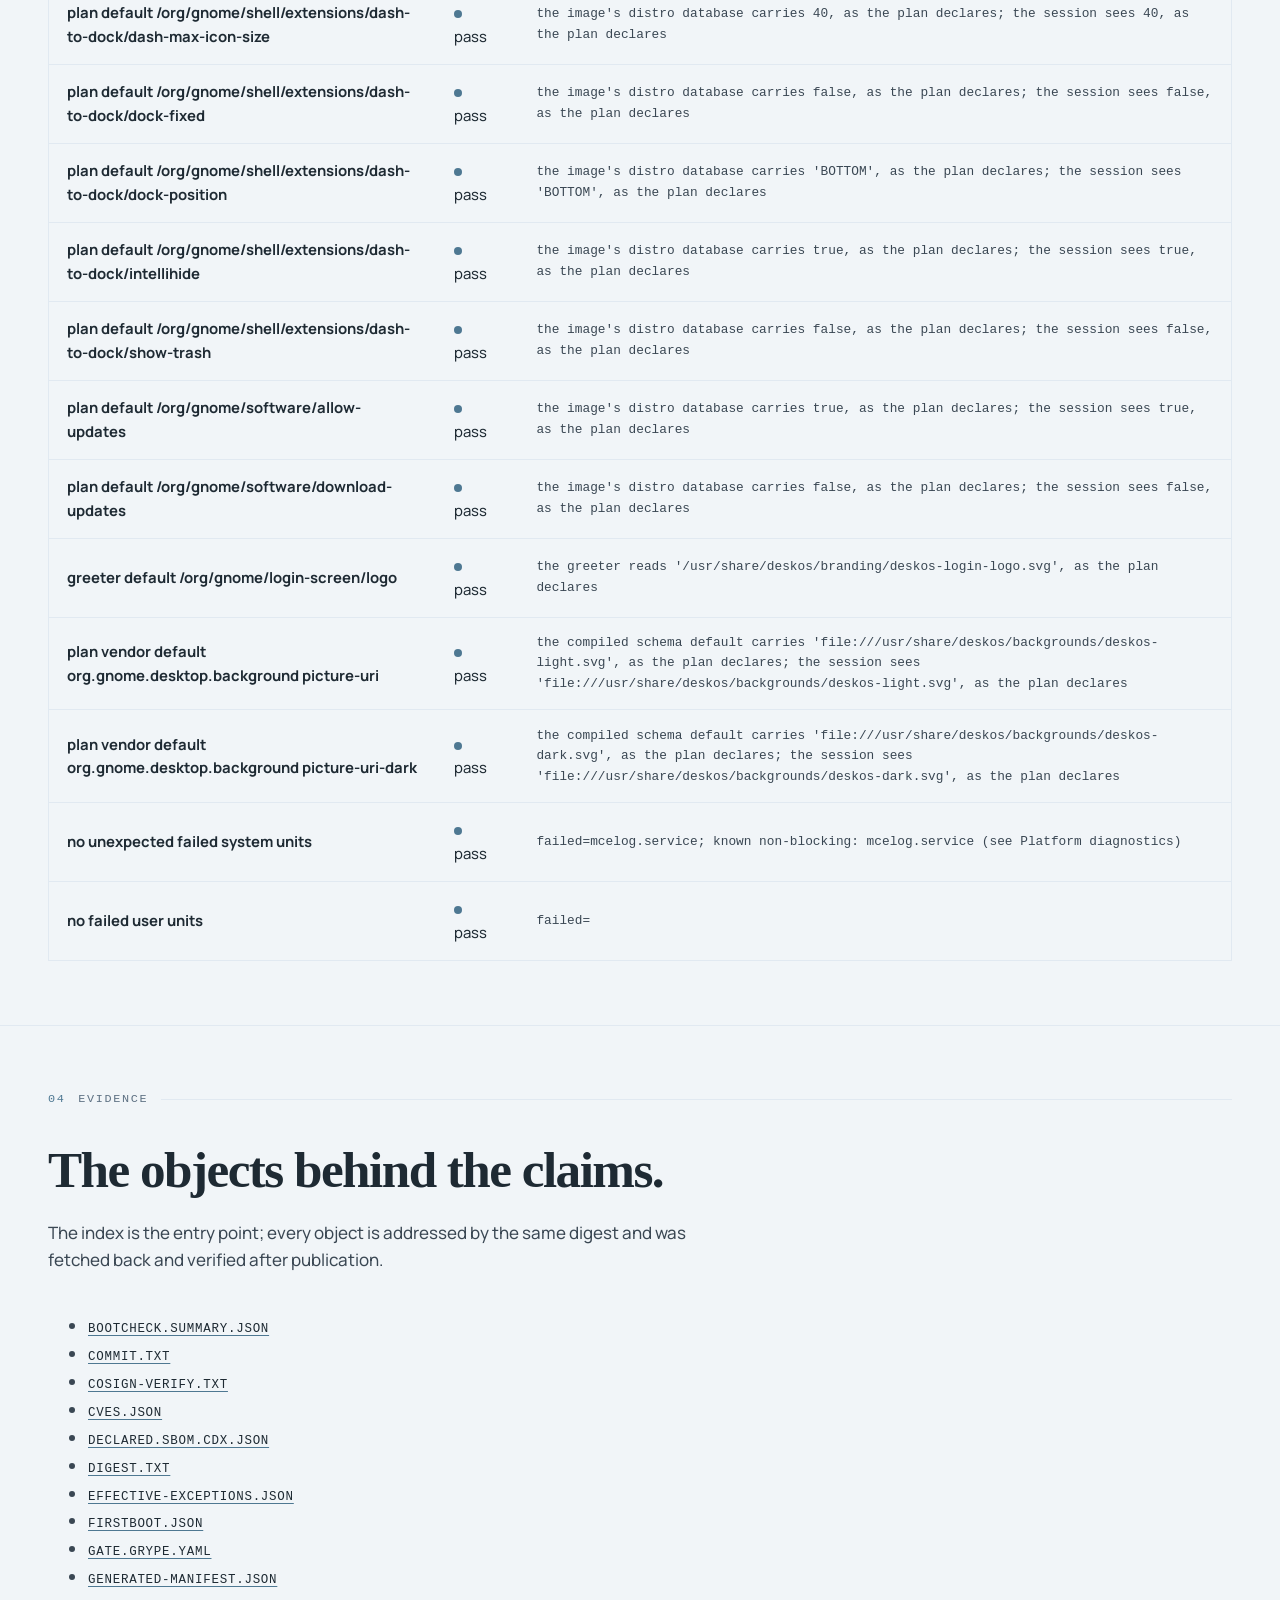
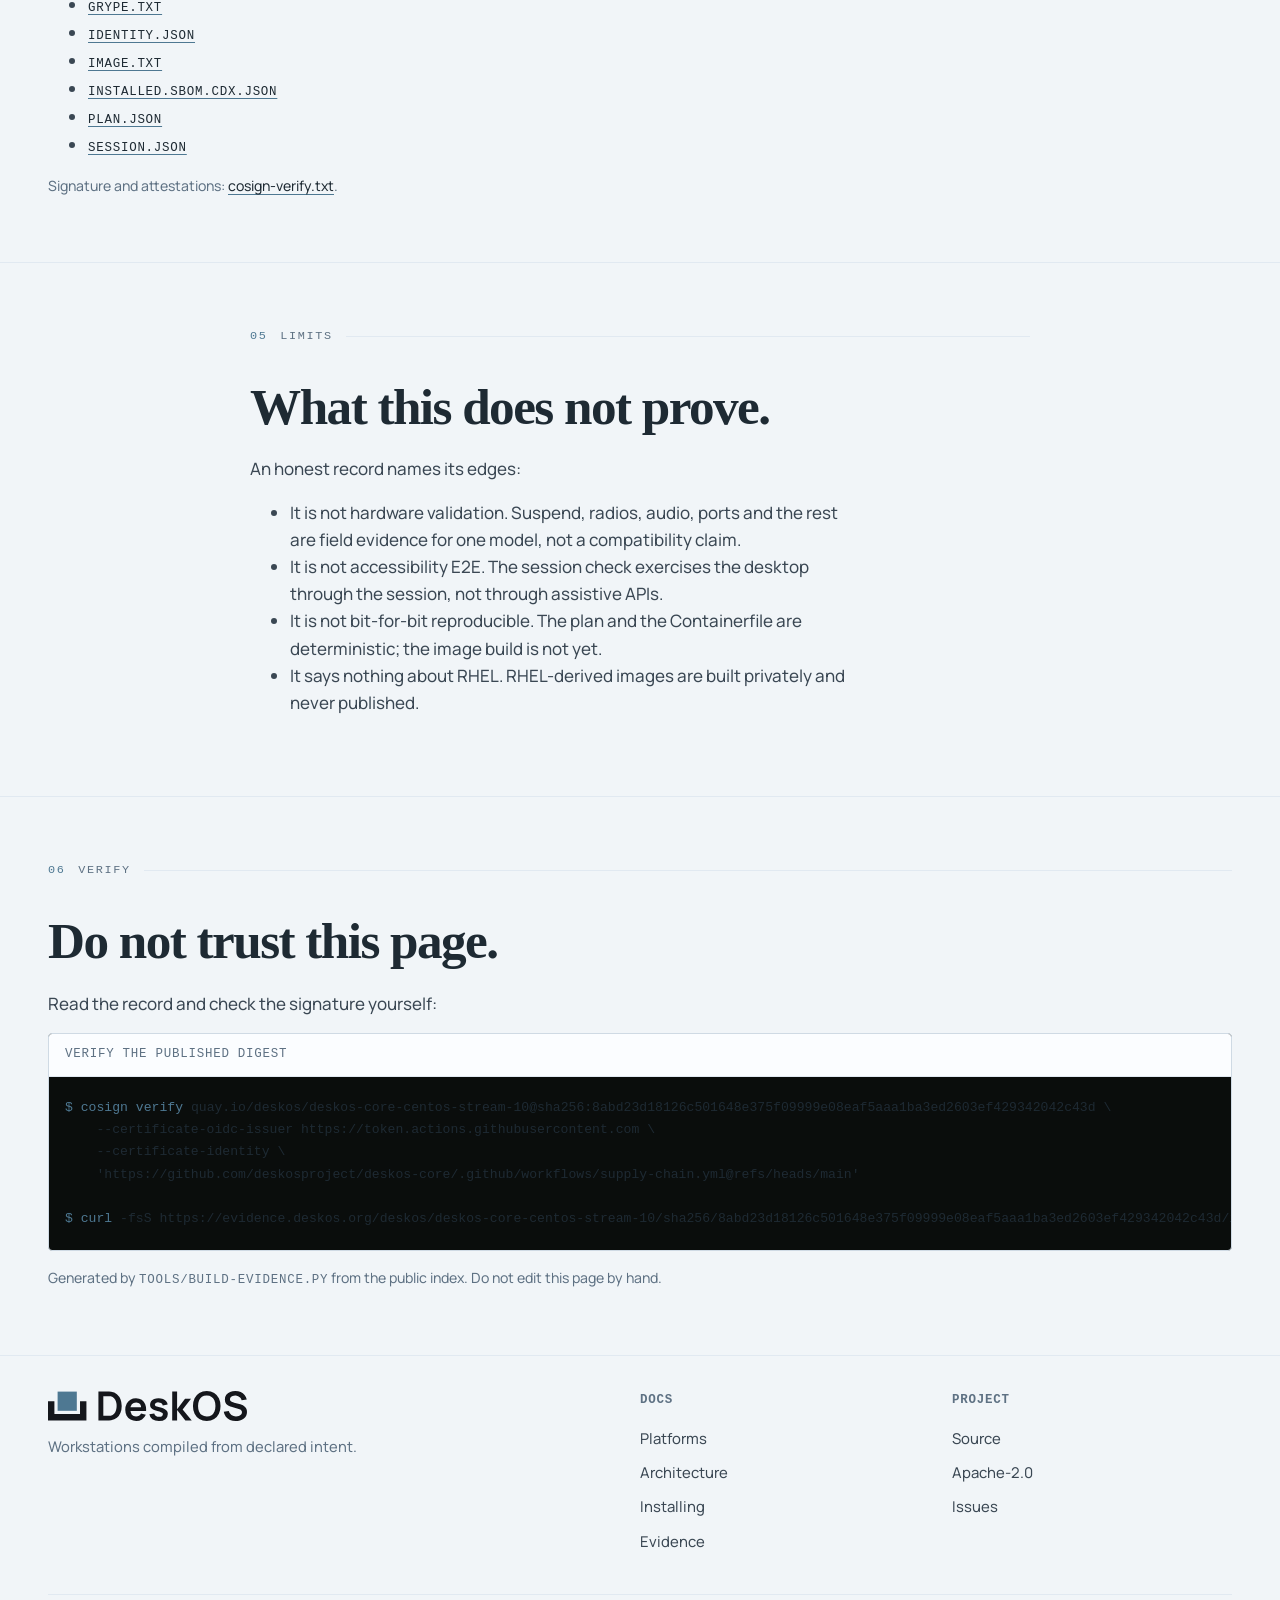
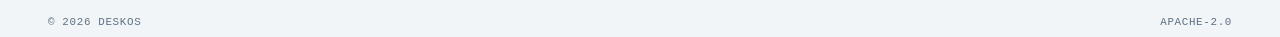
==== commit 6fbeb2d4: "docs(evidence): follow :stable" ====
--- a/evidence/index.html
+++ b/evidence/index.html
@@ -41,11 +41,11 @@
       <p class="lede">Every published digest carries the checks it passed and the ones it
         did not. This page is generated from the public evidence index; there is no
         hand-written claim to drift from the record.</p>
-      <p class="mono">sha256:7d16ae04935dffdf240e3a0759cc111424ffdbf1d669d0b0adc05421693d3415</p>
+      <p class="mono">sha256:8abd23d18126c501648e375f09999e08eaf5aaa1ba3ed2603ef429342042c43d</p>
       <div class="actions">
-        <a class="btn btn-solid" href="https://evidence.deskos.org/deskos/deskos-core-centos-stream-10/sha256/7d16ae04935dffdf240e3a0759cc111424ffdbf1d669d0b0adc05421693d3415/index.json">The index</a>
-        <a class="btn btn-ghost" href="https://evidence.deskos.org/deskos/deskos-core-centos-stream-10/sha256/7d16ae04935dffdf240e3a0759cc111424ffdbf1d669d0b0adc05421693d3415/session.json">Session report</a>
-        <a class="btn btn-ghost" href="https://evidence.deskos.org/deskos/deskos-core-centos-stream-10/sha256/7d16ae04935dffdf240e3a0759cc111424ffdbf1d669d0b0adc05421693d3415/grype.txt">Scan report</a>
+        <a class="btn btn-solid" href="https://evidence.deskos.org/deskos/deskos-core-centos-stream-10/sha256/8abd23d18126c501648e375f09999e08eaf5aaa1ba3ed2603ef429342042c43d/index.json">The index</a>
+        <a class="btn btn-ghost" href="https://evidence.deskos.org/deskos/deskos-core-centos-stream-10/sha256/8abd23d18126c501648e375f09999e08eaf5aaa1ba3ed2603ef429342042c43d/session.json">Session report</a>
+        <a class="btn btn-ghost" href="https://evidence.deskos.org/deskos/deskos-core-centos-stream-10/sha256/8abd23d18126c501648e375f09999e08eaf5aaa1ba3ed2603ef429342042c43d/grype.txt">Scan report</a>
       </div>
     </div>
   </div>
@@ -58,12 +58,12 @@
     <div class="table-wrap" role="region" aria-label="Published identity" tabindex="0">
       <table class="platforms">
         <tbody>
-          <tr><th scope="row">Image</th><td class="mono">quay.io/deskos/deskos-core-centos-stream-10@sha256:7d16ae04935dffdf240e3a0759cc111424ffdbf1d669d0b0adc05421693d3415</td></tr>
-          <tr><th scope="row">Digest</th><td class="mono">sha256:7d16ae04935dffdf240e3a0759cc111424ffdbf1d669d0b0adc05421693d3415</td></tr>
-          <tr><th scope="row">Commit</th><td class="mono">193060cb36a8c89dd3b3f6c8340ed91a60cb1ec5</td></tr>
+          <tr><th scope="row">Image</th><td class="mono">quay.io/deskos/deskos-core-centos-stream-10@sha256:8abd23d18126c501648e375f09999e08eaf5aaa1ba3ed2603ef429342042c43d</td></tr>
+          <tr><th scope="row">Digest</th><td class="mono">sha256:8abd23d18126c501648e375f09999e08eaf5aaa1ba3ed2603ef429342042c43d</td></tr>
+          <tr><th scope="row">Commit</th><td class="mono">3bb5e849023f1fe6ae0e6db1e82716d10e46ac05</td></tr>
           <tr><th scope="row">Platform</th><td>centos-stream-10</td></tr>
           <tr><th scope="row">Workstation</th><td>deskos-core-centos-stream-10</td></tr>
-          <tr><th scope="row">Built by</th><td class="mono">image-publish run 42045883164</td></tr>
+          <tr><th scope="row">Built by</th><td class="mono">image-publish run 42169932355</td></tr>
         </tbody>
       </table>
     </div>
@@ -86,17 +86,17 @@
           <tr>
             <th scope="row">Boot</th>
             <td><span class="dot dot-green"></span>pass</td>
-            <td class="mono">splash 10.2 s · graphical 17.8 s · shutdown 1.1 s</td>
+            <td class="mono">splash 12.5 s · graphical 21.6 s · shutdown 1.2 s</td>
           </tr>
           <tr>
             <th scope="row">Session</th>
             <td><span class="dot dot-green"></span>pass</td>
-            <td class="mono">wayland · GNOME Shell 49.10 · 63 checks passed, no failed check</td>
+            <td class="mono">wayland · GNOME Shell 49.10 · 62 checks passed, no failed check</td>
           </tr>
           <tr>
             <th scope="row">First boot</th>
             <td><span class="dot dot-green"></span>pass</td>
-            <td class="mono">wizard: 4 process(es)</td>
+            <td class="mono">wizard: 3 process(es)</td>
           </tr>
         </tbody>
       </table>
@@ -161,7 +161,6 @@
           <tr><th scope="row">plan default /org/gnome/desktop/interface/monospace-font-name</th><td><span class="dot dot-green"></span>pass</td><td class="mono">the image&#x27;s distro database carries &#x27;Adwaita Mono 11&#x27;, as the plan declares; the session sees &#x27;Adwaita Mono 11&#x27;, as the plan declares</td></tr>
           <tr><th scope="row">plan default /org/gnome/desktop/screensaver/lock-delay</th><td><span class="dot dot-green"></span>pass</td><td class="mono">the image&#x27;s distro database carries uint32 0, as the plan declares; the session sees uint32 0, as the plan declares</td></tr>
           <tr><th scope="row">plan default /org/gnome/desktop/screensaver/lock-enabled</th><td><span class="dot dot-green"></span>pass</td><td class="mono">the image&#x27;s distro database carries true, as the plan declares; the session sees true, as the plan declares</td></tr>
-          <tr><th scope="row">plan default /org/gnome/desktop/screensaver/picture-uri</th><td><span class="dot dot-green"></span>pass</td><td class="mono">the image&#x27;s distro database carries &#x27;file:///usr/share/deskos/backgrounds/deskos-light.svg&#x27;, as the plan declares; the session sees &#x27;file:///usr/share/deskos/backgrounds/deskos-light.svg&#x27;, as the plan declares</td></tr>
           <tr><th scope="row">plan default /org/gnome/desktop/session/idle-delay</th><td><span class="dot dot-green"></span>pass</td><td class="mono">the image&#x27;s distro database carries uint32 600, as the plan declares; the session sees uint32 600, as the plan declares</td></tr>
           <tr><th scope="row">plan default /org/gnome/desktop/wm/preferences/button-layout</th><td><span class="dot dot-green"></span>pass</td><td class="mono">the image&#x27;s distro database carries &#x27;:minimize,maximize,close&#x27;, as the plan declares; the session sees &#x27;:minimize,maximize,close&#x27;, as the plan declares</td></tr>
           <tr><th scope="row">plan default /org/gnome/shell/enabled-extensions</th><td><span class="dot dot-green"></span>pass</td><td class="mono">the image&#x27;s distro database carries [&#x27;background-logo@fedorahosted.org&#x27;, &#x27;appindicatorsupport@rgcjonas.gmail.com&#x27;, &#x27;dash-to-dock@micxgx.gmail.com&#x27;], as the plan declares; the session sees [&#x27;background-logo@fedorahosted.org&#x27;, &#x27;appindicatorsupport@rgcjonas.gmail.com&#x27;, &#x27;dash-to-dock@micxgx.gmail.com&#x27;], as the plan declares</td></tr>
@@ -176,7 +175,7 @@
           <tr><th scope="row">greeter default /org/gnome/login-screen/logo</th><td><span class="dot dot-green"></span>pass</td><td class="mono">the greeter reads &#x27;/usr/share/deskos/branding/deskos-login-logo.svg&#x27;, as the plan declares</td></tr>
           <tr><th scope="row">plan vendor default org.gnome.desktop.background picture-uri</th><td><span class="dot dot-green"></span>pass</td><td class="mono">the compiled schema default carries &#x27;file:///usr/share/deskos/backgrounds/deskos-light.svg&#x27;, as the plan declares; the session sees &#x27;file:///usr/share/deskos/backgrounds/deskos-light.svg&#x27;, as the plan declares</td></tr>
           <tr><th scope="row">plan vendor default org.gnome.desktop.background picture-uri-dark</th><td><span class="dot dot-green"></span>pass</td><td class="mono">the compiled schema default carries &#x27;file:///usr/share/deskos/backgrounds/deskos-dark.svg&#x27;, as the plan declares; the session sees &#x27;file:///usr/share/deskos/backgrounds/deskos-dark.svg&#x27;, as the plan declares</td></tr>
-          <tr><th scope="row">no unexpected failed system units</th><td><span class="dot dot-green"></span>pass</td><td class="mono">failed=</td></tr>
+          <tr><th scope="row">no unexpected failed system units</th><td><span class="dot dot-green"></span>pass</td><td class="mono">failed=mcelog.service; known non-blocking: mcelog.service (see Platform diagnostics)</td></tr>
           <tr><th scope="row">no failed user units</th><td><span class="dot dot-green"></span>pass</td><td class="mono">failed=</td></tr>
         </tbody>
       </table>
@@ -191,24 +190,24 @@
     <p class="body section-lede">The index is the entry point; every object is addressed by
       the same digest and was fetched back and verified after publication.</p>
     <ul class="body">
-            <li><a class="mono" href="https://evidence.deskos.org/deskos/deskos-core-centos-stream-10/sha256/7d16ae04935dffdf240e3a0759cc111424ffdbf1d669d0b0adc05421693d3415/bootcheck.summary.json">bootcheck.summary.json</a></li>
-            <li><a class="mono" href="https://evidence.deskos.org/deskos/deskos-core-centos-stream-10/sha256/7d16ae04935dffdf240e3a0759cc111424ffdbf1d669d0b0adc05421693d3415/commit.txt">commit.txt</a></li>
-            <li><a class="mono" href="https://evidence.deskos.org/deskos/deskos-core-centos-stream-10/sha256/7d16ae04935dffdf240e3a0759cc111424ffdbf1d669d0b0adc05421693d3415/cosign-verify.txt">cosign-verify.txt</a></li>
-            <li><a class="mono" href="https://evidence.deskos.org/deskos/deskos-core-centos-stream-10/sha256/7d16ae04935dffdf240e3a0759cc111424ffdbf1d669d0b0adc05421693d3415/cves.json">cves.json</a></li>
-            <li><a class="mono" href="https://evidence.deskos.org/deskos/deskos-core-centos-stream-10/sha256/7d16ae04935dffdf240e3a0759cc111424ffdbf1d669d0b0adc05421693d3415/declared.sbom.cdx.json">declared.sbom.cdx.json</a></li>
-            <li><a class="mono" href="https://evidence.deskos.org/deskos/deskos-core-centos-stream-10/sha256/7d16ae04935dffdf240e3a0759cc111424ffdbf1d669d0b0adc05421693d3415/digest.txt">digest.txt</a></li>
-            <li><a class="mono" href="https://evidence.deskos.org/deskos/deskos-core-centos-stream-10/sha256/7d16ae04935dffdf240e3a0759cc111424ffdbf1d669d0b0adc05421693d3415/effective-exceptions.json">effective-exceptions.json</a></li>
-            <li><a class="mono" href="https://evidence.deskos.org/deskos/deskos-core-centos-stream-10/sha256/7d16ae04935dffdf240e3a0759cc111424ffdbf1d669d0b0adc05421693d3415/firstboot.json">firstboot.json</a></li>
-            <li><a class="mono" href="https://evidence.deskos.org/deskos/deskos-core-centos-stream-10/sha256/7d16ae04935dffdf240e3a0759cc111424ffdbf1d669d0b0adc05421693d3415/gate.grype.yaml">gate.grype.yaml</a></li>
-            <li><a class="mono" href="https://evidence.deskos.org/deskos/deskos-core-centos-stream-10/sha256/7d16ae04935dffdf240e3a0759cc111424ffdbf1d669d0b0adc05421693d3415/generated-manifest.json">generated-manifest.json</a></li>
-            <li><a class="mono" href="https://evidence.deskos.org/deskos/deskos-core-centos-stream-10/sha256/7d16ae04935dffdf240e3a0759cc111424ffdbf1d669d0b0adc05421693d3415/grype.txt">grype.txt</a></li>
-            <li><a class="mono" href="https://evidence.deskos.org/deskos/deskos-core-centos-stream-10/sha256/7d16ae04935dffdf240e3a0759cc111424ffdbf1d669d0b0adc05421693d3415/identity.json">identity.json</a></li>
-            <li><a class="mono" href="https://evidence.deskos.org/deskos/deskos-core-centos-stream-10/sha256/7d16ae04935dffdf240e3a0759cc111424ffdbf1d669d0b0adc05421693d3415/image.txt">image.txt</a></li>
-            <li><a class="mono" href="https://evidence.deskos.org/deskos/deskos-core-centos-stream-10/sha256/7d16ae04935dffdf240e3a0759cc111424ffdbf1d669d0b0adc05421693d3415/installed.sbom.cdx.json">installed.sbom.cdx.json</a></li>
-            <li><a class="mono" href="https://evidence.deskos.org/deskos/deskos-core-centos-stream-10/sha256/7d16ae04935dffdf240e3a0759cc111424ffdbf1d669d0b0adc05421693d3415/plan.json">plan.json</a></li>
-            <li><a class="mono" href="https://evidence.deskos.org/deskos/deskos-core-centos-stream-10/sha256/7d16ae04935dffdf240e3a0759cc111424ffdbf1d669d0b0adc05421693d3415/session.json">session.json</a></li>
+            <li><a class="mono" href="https://evidence.deskos.org/deskos/deskos-core-centos-stream-10/sha256/8abd23d18126c501648e375f09999e08eaf5aaa1ba3ed2603ef429342042c43d/bootcheck.summary.json">bootcheck.summary.json</a></li>
+            <li><a class="mono" href="https://evidence.deskos.org/deskos/deskos-core-centos-stream-10/sha256/8abd23d18126c501648e375f09999e08eaf5aaa1ba3ed2603ef429342042c43d/commit.txt">commit.txt</a></li>
+            <li><a class="mono" href="https://evidence.deskos.org/deskos/deskos-core-centos-stream-10/sha256/8abd23d18126c501648e375f09999e08eaf5aaa1ba3ed2603ef429342042c43d/cosign-verify.txt">cosign-verify.txt</a></li>
+            <li><a class="mono" href="https://evidence.deskos.org/deskos/deskos-core-centos-stream-10/sha256/8abd23d18126c501648e375f09999e08eaf5aaa1ba3ed2603ef429342042c43d/cves.json">cves.json</a></li>
+            <li><a class="mono" href="https://evidence.deskos.org/deskos/deskos-core-centos-stream-10/sha256/8abd23d18126c501648e375f09999e08eaf5aaa1ba3ed2603ef429342042c43d/declared.sbom.cdx.json">declared.sbom.cdx.json</a></li>
+            <li><a class="mono" href="https://evidence.deskos.org/deskos/deskos-core-centos-stream-10/sha256/8abd23d18126c501648e375f09999e08eaf5aaa1ba3ed2603ef429342042c43d/digest.txt">digest.txt</a></li>
+            <li><a class="mono" href="https://evidence.deskos.org/deskos/deskos-core-centos-stream-10/sha256/8abd23d18126c501648e375f09999e08eaf5aaa1ba3ed2603ef429342042c43d/effective-exceptions.json">effective-exceptions.json</a></li>
+            <li><a class="mono" href="https://evidence.deskos.org/deskos/deskos-core-centos-stream-10/sha256/8abd23d18126c501648e375f09999e08eaf5aaa1ba3ed2603ef429342042c43d/firstboot.json">firstboot.json</a></li>
+            <li><a class="mono" href="https://evidence.deskos.org/deskos/deskos-core-centos-stream-10/sha256/8abd23d18126c501648e375f09999e08eaf5aaa1ba3ed2603ef429342042c43d/gate.grype.yaml">gate.grype.yaml</a></li>
+            <li><a class="mono" href="https://evidence.deskos.org/deskos/deskos-core-centos-stream-10/sha256/8abd23d18126c501648e375f09999e08eaf5aaa1ba3ed2603ef429342042c43d/generated-manifest.json">generated-manifest.json</a></li>
+            <li><a class="mono" href="https://evidence.deskos.org/deskos/deskos-core-centos-stream-10/sha256/8abd23d18126c501648e375f09999e08eaf5aaa1ba3ed2603ef429342042c43d/grype.txt">grype.txt</a></li>
+            <li><a class="mono" href="https://evidence.deskos.org/deskos/deskos-core-centos-stream-10/sha256/8abd23d18126c501648e375f09999e08eaf5aaa1ba3ed2603ef429342042c43d/identity.json">identity.json</a></li>
+            <li><a class="mono" href="https://evidence.deskos.org/deskos/deskos-core-centos-stream-10/sha256/8abd23d18126c501648e375f09999e08eaf5aaa1ba3ed2603ef429342042c43d/image.txt">image.txt</a></li>
+            <li><a class="mono" href="https://evidence.deskos.org/deskos/deskos-core-centos-stream-10/sha256/8abd23d18126c501648e375f09999e08eaf5aaa1ba3ed2603ef429342042c43d/installed.sbom.cdx.json">installed.sbom.cdx.json</a></li>
+            <li><a class="mono" href="https://evidence.deskos.org/deskos/deskos-core-centos-stream-10/sha256/8abd23d18126c501648e375f09999e08eaf5aaa1ba3ed2603ef429342042c43d/plan.json">plan.json</a></li>
+            <li><a class="mono" href="https://evidence.deskos.org/deskos/deskos-core-centos-stream-10/sha256/8abd23d18126c501648e375f09999e08eaf5aaa1ba3ed2603ef429342042c43d/session.json">session.json</a></li>
     </ul>
-    <p class="table-note">Signature and attestations: <a href="https://evidence.deskos.org/deskos/deskos-core-centos-stream-10/sha256/7d16ae04935dffdf240e3a0759cc111424ffdbf1d669d0b0adc05421693d3415/cosign-verify.txt">cosign-verify.txt</a>.</p>
+    <p class="table-note">Signature and attestations: <a href="https://evidence.deskos.org/deskos/deskos-core-centos-stream-10/sha256/8abd23d18126c501648e375f09999e08eaf5aaa1ba3ed2603ef429342042c43d/cosign-verify.txt">cosign-verify.txt</a>.</p>
   </div>
 </section>
 
@@ -237,12 +236,12 @@
     <p class="body">Read the record and check the signature yourself:</p>
     <figure class="terminal">
       <figcaption class="mono">verify the published digest</figcaption>
-      <pre><span class="c-prompt">$</span> <span class="c-cmd">cosign verify</span> quay.io/deskos/deskos-core-centos-stream-10@sha256:7d16ae04935dffdf240e3a0759cc111424ffdbf1d669d0b0adc05421693d3415 \
+      <pre><span class="c-prompt">$</span> <span class="c-cmd">cosign verify</span> quay.io/deskos/deskos-core-centos-stream-10@sha256:8abd23d18126c501648e375f09999e08eaf5aaa1ba3ed2603ef429342042c43d \
     --certificate-oidc-issuer https://token.actions.githubusercontent.com \
     --certificate-identity \
     'https://github.com/deskosproject/deskos-core/.github/workflows/supply-chain.yml@refs/heads/main'
 
-<span class="c-prompt">$</span> <span class="c-cmd">curl</span> -fsS https://evidence.deskos.org/deskos/deskos-core-centos-stream-10/sha256/7d16ae04935dffdf240e3a0759cc111424ffdbf1d669d0b0adc05421693d3415/index.json | <span class="c-cmd">jq</span> .digest</pre>
+<span class="c-prompt">$</span> <span class="c-cmd">curl</span> -fsS https://evidence.deskos.org/deskos/deskos-core-centos-stream-10/sha256/8abd23d18126c501648e375f09999e08eaf5aaa1ba3ed2603ef429342042c43d/index.json | <span class="c-cmd">jq</span> .digest</pre>
     </figure>
     <p class="table-note">Generated by <span class="mono">tools/build-evidence.py</span> from
       the public index. Do not edit this page by hand.</p>
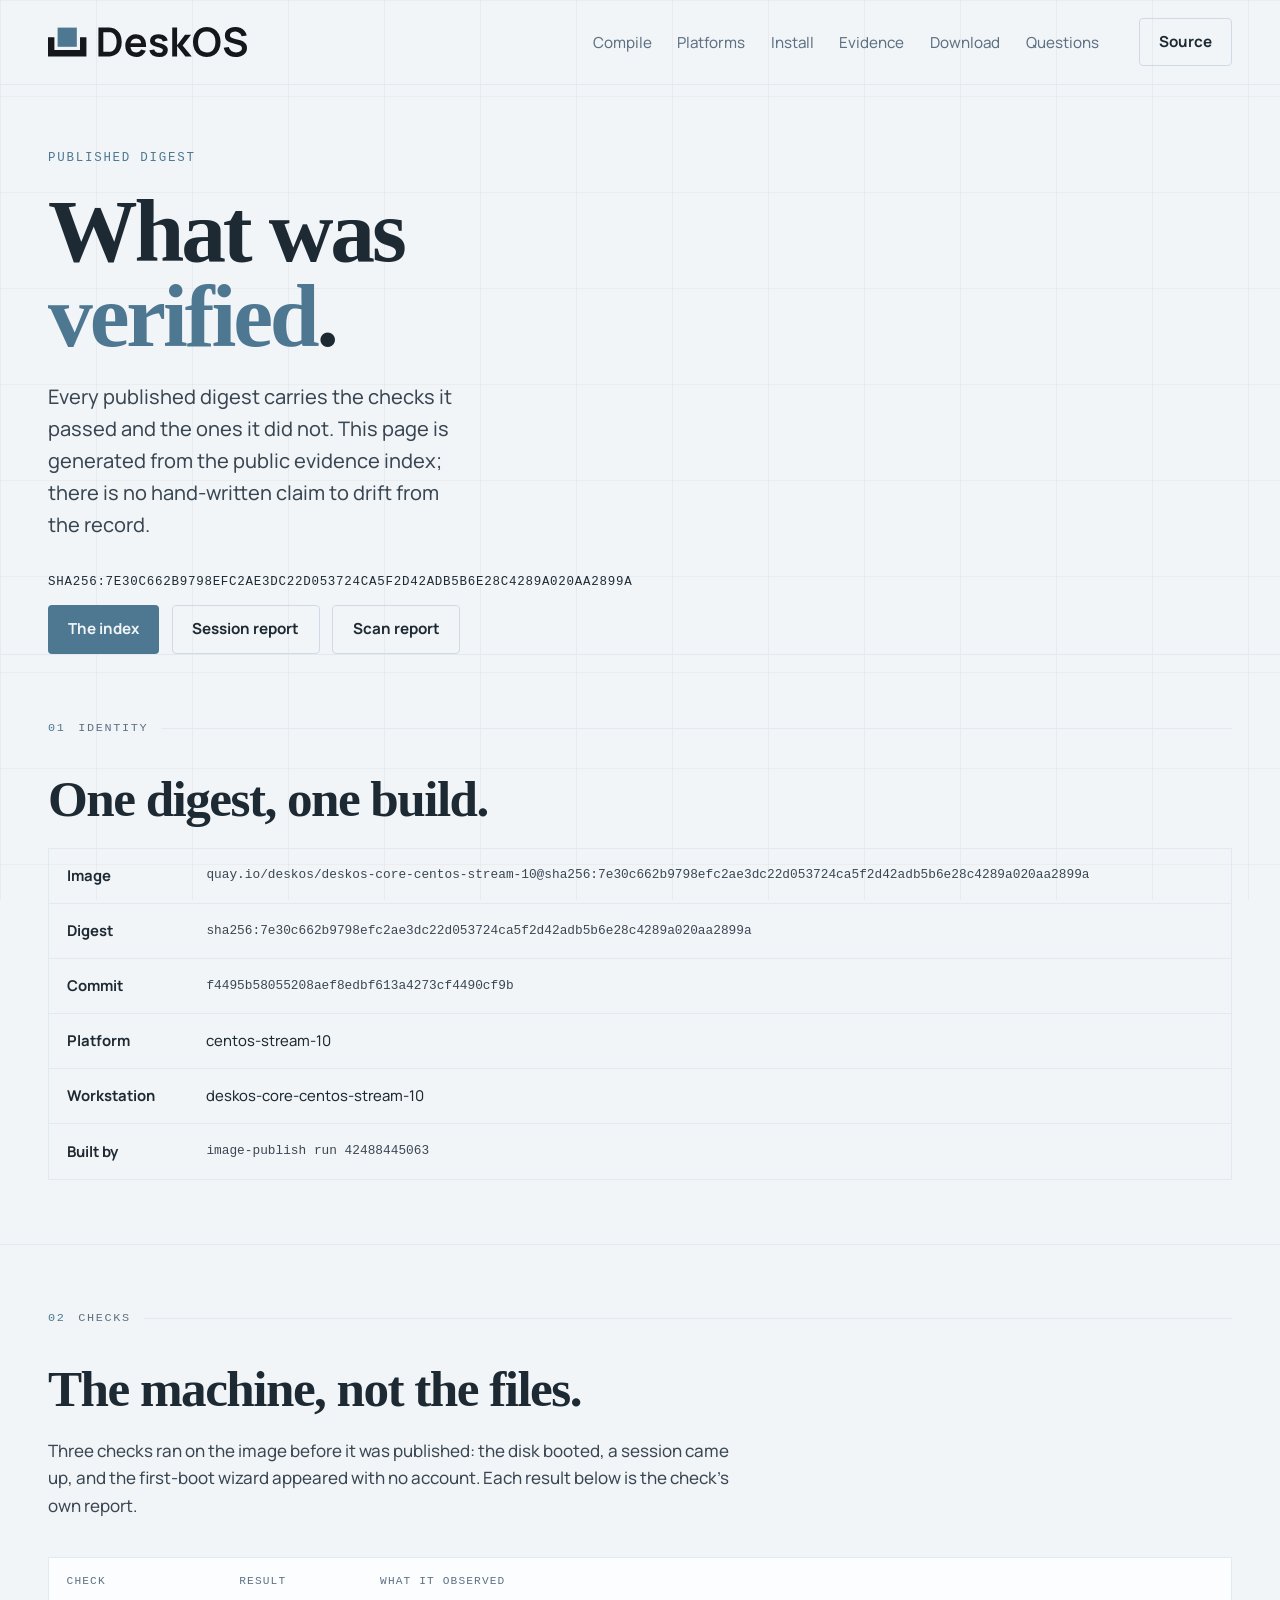
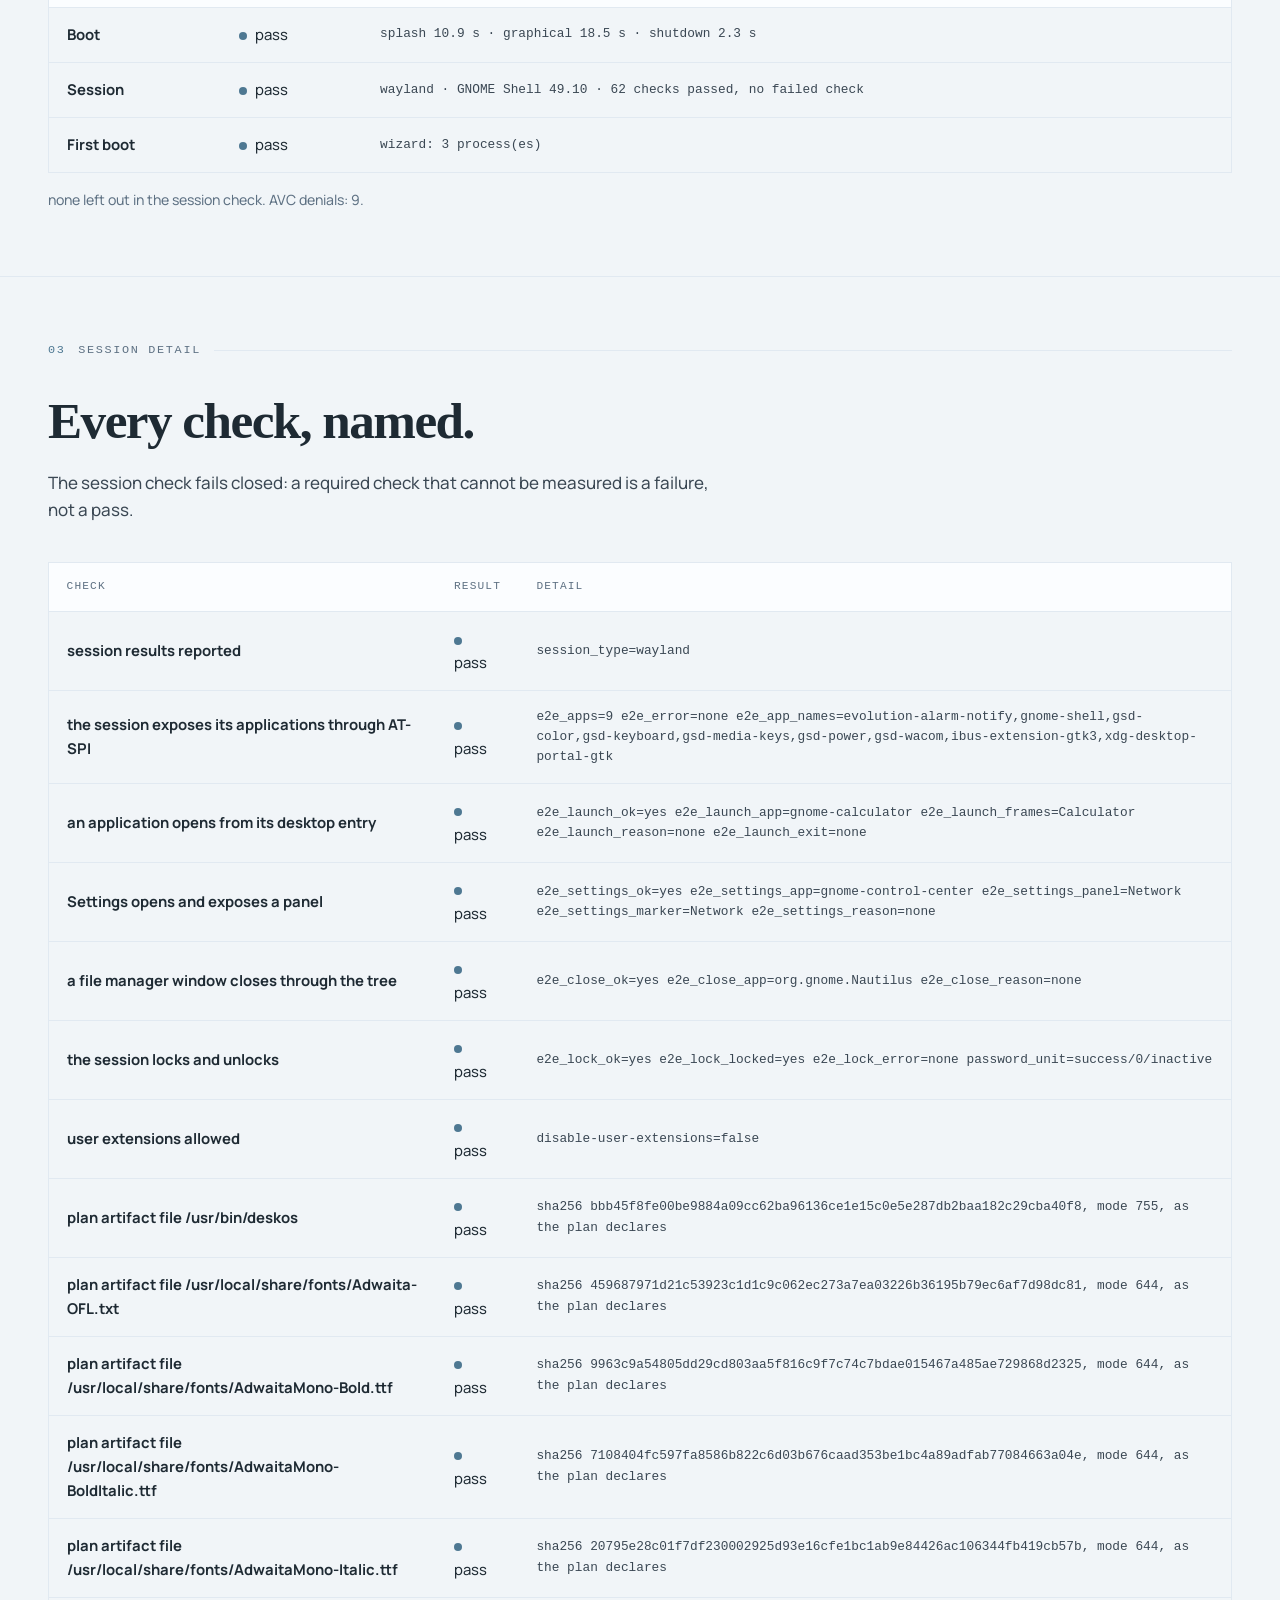
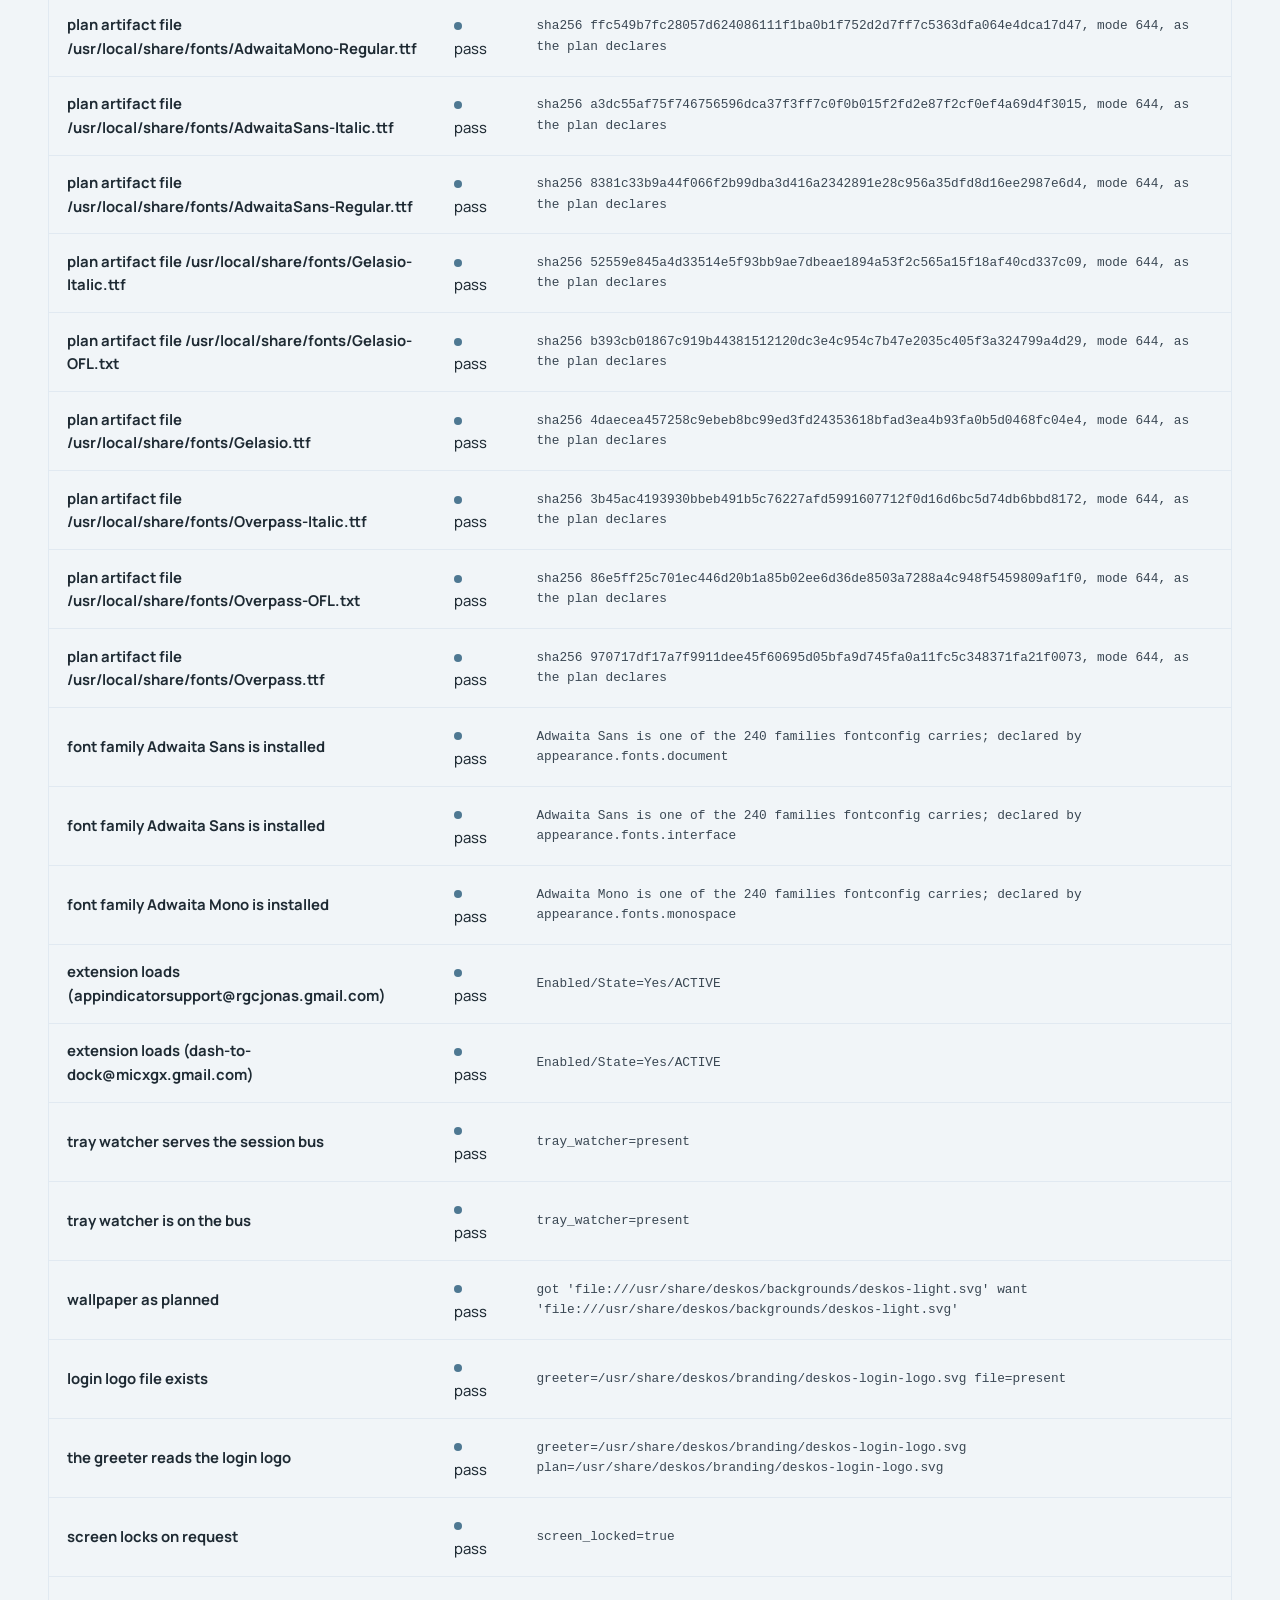
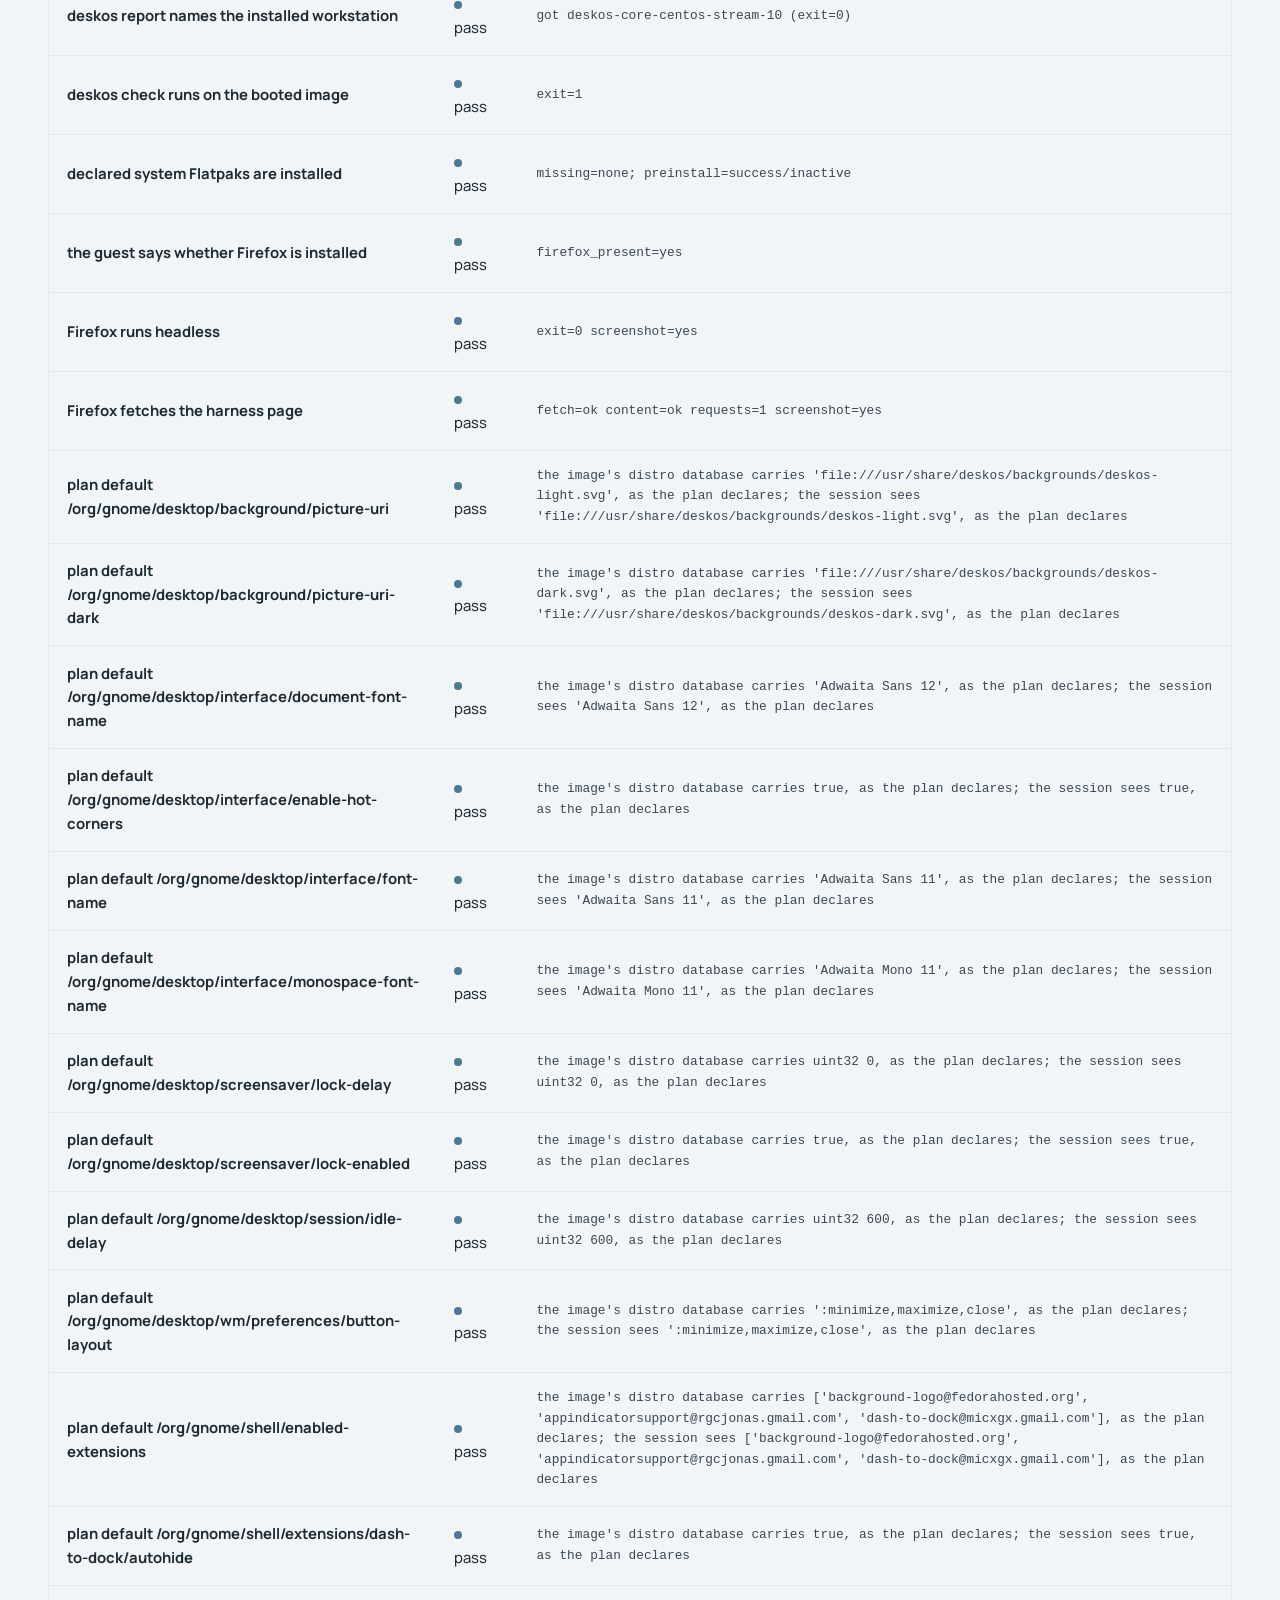
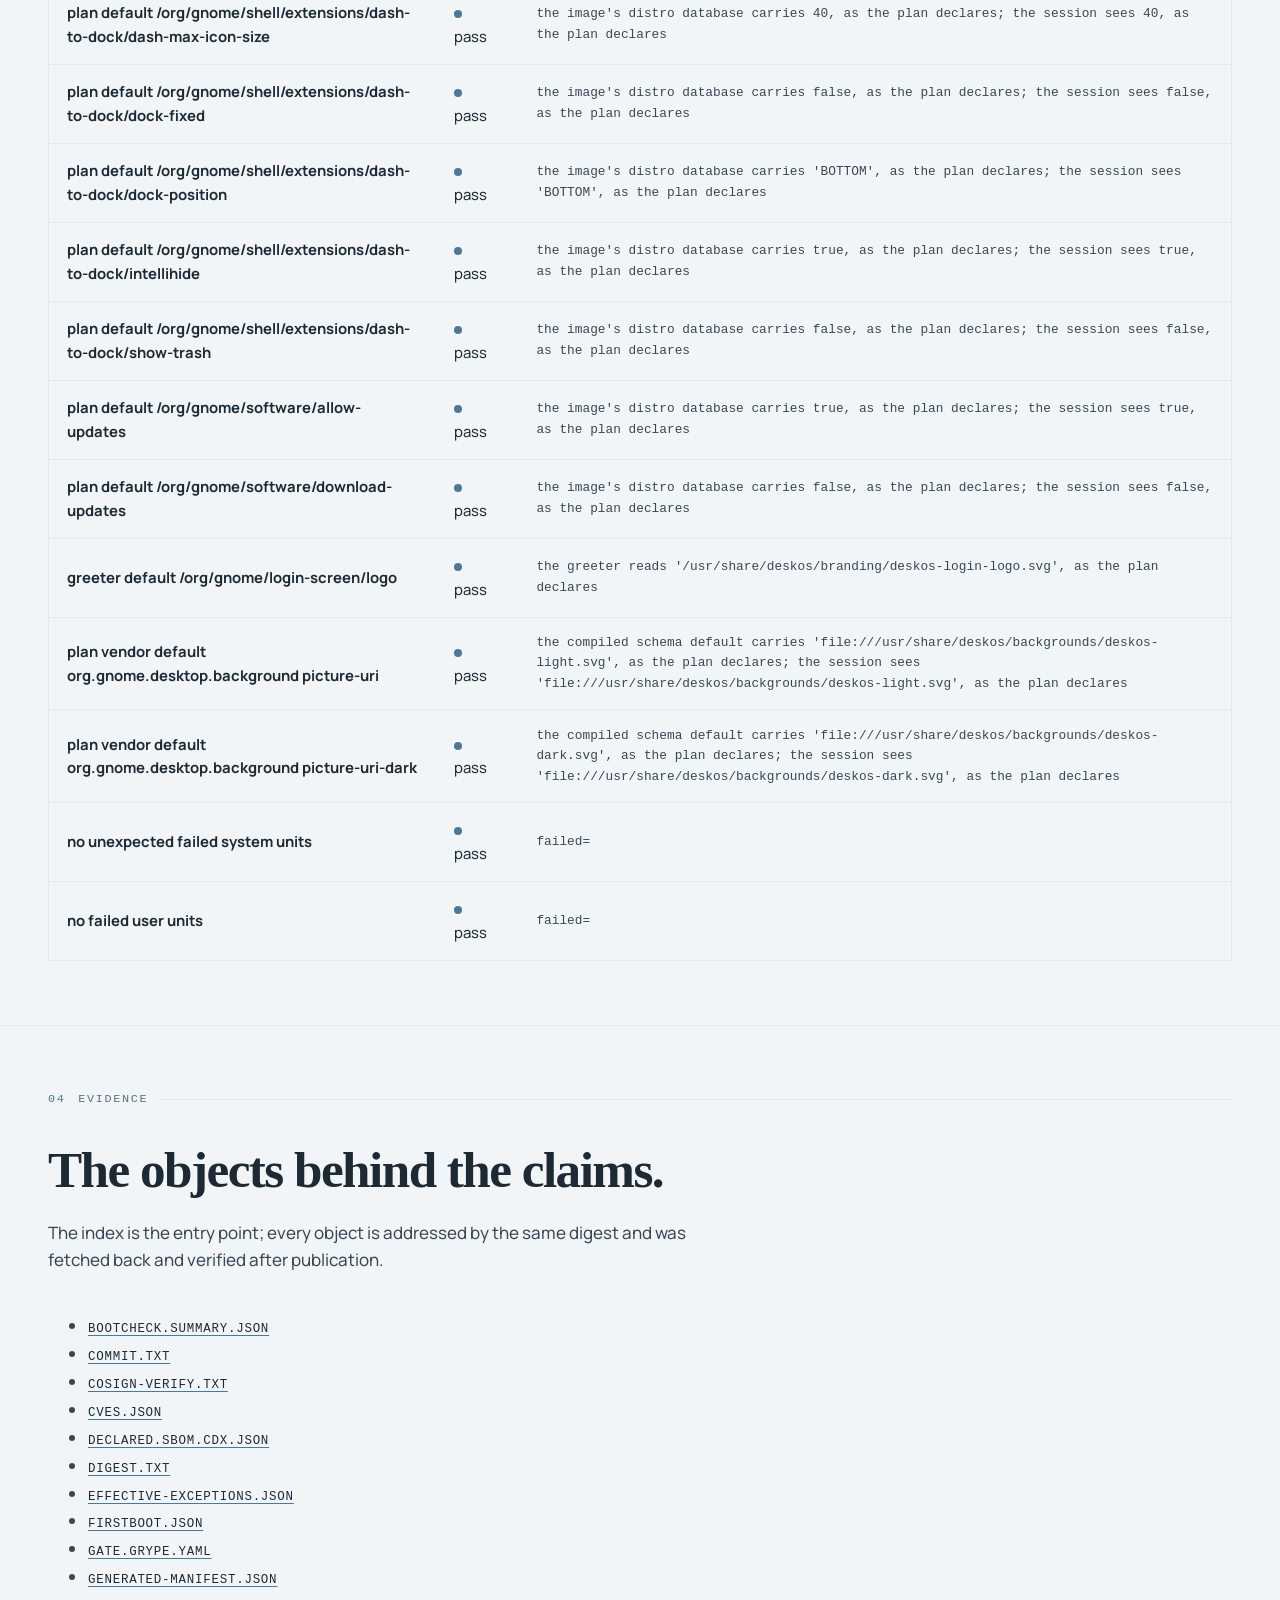
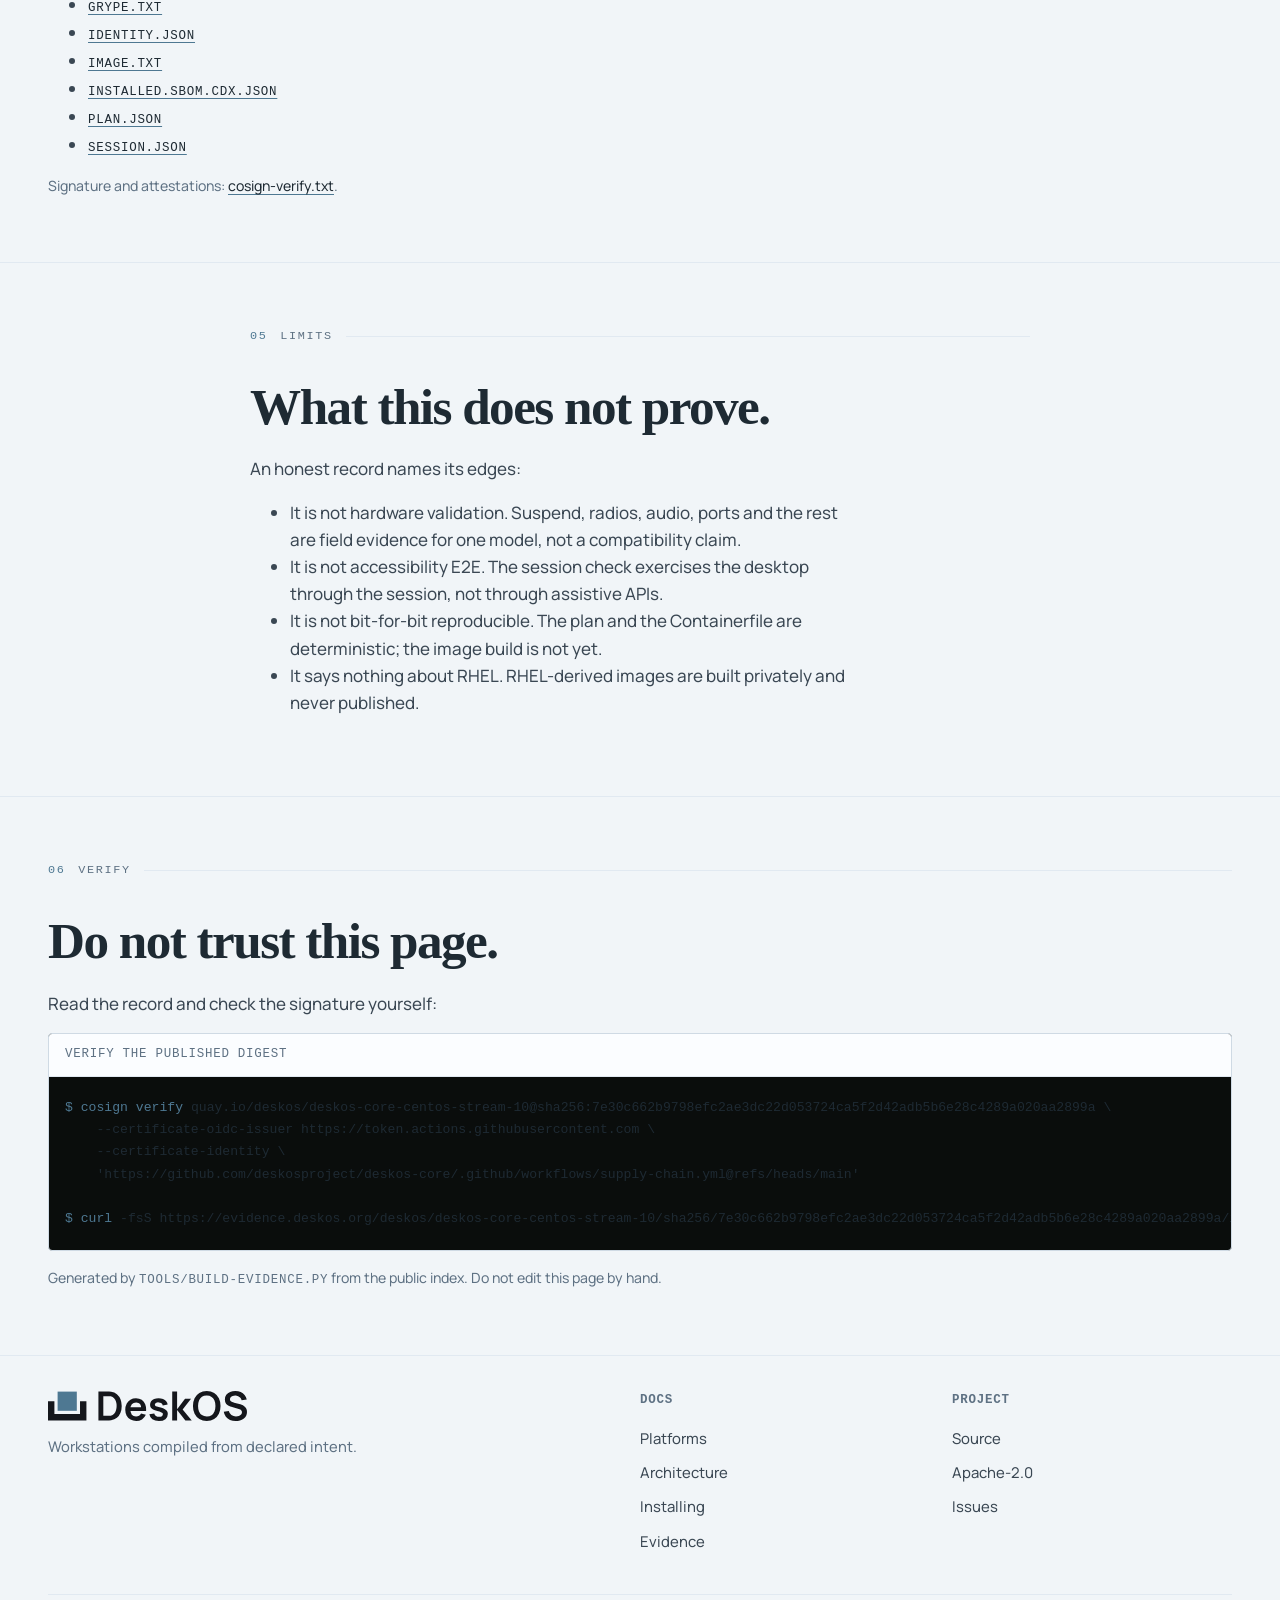
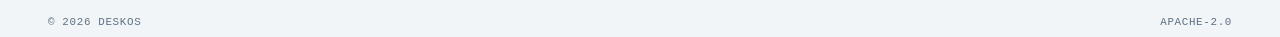
==== commit 84ec62f6: "docs(evidence): follow :stable" ====
--- a/evidence/index.html
+++ b/evidence/index.html
@@ -41,11 +41,11 @@
       <p class="lede">Every published digest carries the checks it passed and the ones it
         did not. This page is generated from the public evidence index; there is no
         hand-written claim to drift from the record.</p>
-      <p class="mono">sha256:8abd23d18126c501648e375f09999e08eaf5aaa1ba3ed2603ef429342042c43d</p>
+      <p class="mono">sha256:7e30c662b9798efc2ae3dc22d053724ca5f2d42adb5b6e28c4289a020aa2899a</p>
       <div class="actions">
-        <a class="btn btn-solid" href="https://evidence.deskos.org/deskos/deskos-core-centos-stream-10/sha256/8abd23d18126c501648e375f09999e08eaf5aaa1ba3ed2603ef429342042c43d/index.json">The index</a>
-        <a class="btn btn-ghost" href="https://evidence.deskos.org/deskos/deskos-core-centos-stream-10/sha256/8abd23d18126c501648e375f09999e08eaf5aaa1ba3ed2603ef429342042c43d/session.json">Session report</a>
-        <a class="btn btn-ghost" href="https://evidence.deskos.org/deskos/deskos-core-centos-stream-10/sha256/8abd23d18126c501648e375f09999e08eaf5aaa1ba3ed2603ef429342042c43d/grype.txt">Scan report</a>
+        <a class="btn btn-solid" href="https://evidence.deskos.org/deskos/deskos-core-centos-stream-10/sha256/7e30c662b9798efc2ae3dc22d053724ca5f2d42adb5b6e28c4289a020aa2899a/index.json">The index</a>
+        <a class="btn btn-ghost" href="https://evidence.deskos.org/deskos/deskos-core-centos-stream-10/sha256/7e30c662b9798efc2ae3dc22d053724ca5f2d42adb5b6e28c4289a020aa2899a/session.json">Session report</a>
+        <a class="btn btn-ghost" href="https://evidence.deskos.org/deskos/deskos-core-centos-stream-10/sha256/7e30c662b9798efc2ae3dc22d053724ca5f2d42adb5b6e28c4289a020aa2899a/grype.txt">Scan report</a>
       </div>
     </div>
   </div>
@@ -58,12 +58,12 @@
     <div class="table-wrap" role="region" aria-label="Published identity" tabindex="0">
       <table class="platforms">
         <tbody>
-          <tr><th scope="row">Image</th><td class="mono">quay.io/deskos/deskos-core-centos-stream-10@sha256:8abd23d18126c501648e375f09999e08eaf5aaa1ba3ed2603ef429342042c43d</td></tr>
-          <tr><th scope="row">Digest</th><td class="mono">sha256:8abd23d18126c501648e375f09999e08eaf5aaa1ba3ed2603ef429342042c43d</td></tr>
-          <tr><th scope="row">Commit</th><td class="mono">3bb5e849023f1fe6ae0e6db1e82716d10e46ac05</td></tr>
+          <tr><th scope="row">Image</th><td class="mono">quay.io/deskos/deskos-core-centos-stream-10@sha256:7e30c662b9798efc2ae3dc22d053724ca5f2d42adb5b6e28c4289a020aa2899a</td></tr>
+          <tr><th scope="row">Digest</th><td class="mono">sha256:7e30c662b9798efc2ae3dc22d053724ca5f2d42adb5b6e28c4289a020aa2899a</td></tr>
+          <tr><th scope="row">Commit</th><td class="mono">f4495b58055208aef8edbf613a4273cf4490cf9b</td></tr>
           <tr><th scope="row">Platform</th><td>centos-stream-10</td></tr>
           <tr><th scope="row">Workstation</th><td>deskos-core-centos-stream-10</td></tr>
-          <tr><th scope="row">Built by</th><td class="mono">image-publish run 42169932355</td></tr>
+          <tr><th scope="row">Built by</th><td class="mono">image-publish run 42488445063</td></tr>
         </tbody>
       </table>
     </div>
@@ -86,7 +86,7 @@
           <tr>
             <th scope="row">Boot</th>
             <td><span class="dot dot-green"></span>pass</td>
-            <td class="mono">splash 12.5 s · graphical 21.6 s · shutdown 1.2 s</td>
+            <td class="mono">splash 10.9 s · graphical 18.5 s · shutdown 2.3 s</td>
           </tr>
           <tr>
             <th scope="row">Session</th>
@@ -122,7 +122,7 @@
           <tr><th scope="row">a file manager window closes through the tree</th><td><span class="dot dot-green"></span>pass</td><td class="mono">e2e_close_ok=yes e2e_close_app=org.gnome.Nautilus e2e_close_reason=none</td></tr>
           <tr><th scope="row">the session locks and unlocks</th><td><span class="dot dot-green"></span>pass</td><td class="mono">e2e_lock_ok=yes e2e_lock_locked=yes e2e_lock_error=none password_unit=success/0/inactive</td></tr>
           <tr><th scope="row">user extensions allowed</th><td><span class="dot dot-green"></span>pass</td><td class="mono">disable-user-extensions=false</td></tr>
-          <tr><th scope="row">plan artifact file /usr/bin/deskos</th><td><span class="dot dot-green"></span>pass</td><td class="mono">sha256 f92828cbcddbd4922474db2f1404f98be0ce6a5dbdf93b07cdb0776ceb96a7eb, mode 755, as the plan declares</td></tr>
+          <tr><th scope="row">plan artifact file /usr/bin/deskos</th><td><span class="dot dot-green"></span>pass</td><td class="mono">sha256 bbb45f8fe00be9884a09cc62ba96136ce1e15c0e5e287db2baa182c29cba40f8, mode 755, as the plan declares</td></tr>
           <tr><th scope="row">plan artifact file /usr/local/share/fonts/Adwaita-OFL.txt</th><td><span class="dot dot-green"></span>pass</td><td class="mono">sha256 459687971d21c53923c1d1c9c062ec273a7ea03226b36195b79ec6af7d98dc81, mode 644, as the plan declares</td></tr>
           <tr><th scope="row">plan artifact file /usr/local/share/fonts/AdwaitaMono-Bold.ttf</th><td><span class="dot dot-green"></span>pass</td><td class="mono">sha256 9963c9a54805dd29cd803aa5f816c9f7c74c7bdae015467a485ae729868d2325, mode 644, as the plan declares</td></tr>
           <tr><th scope="row">plan artifact file /usr/local/share/fonts/AdwaitaMono-BoldItalic.ttf</th><td><span class="dot dot-green"></span>pass</td><td class="mono">sha256 7108404fc597fa8586b822c6d03b676caad353be1bc4a89adfab77084663a04e, mode 644, as the plan declares</td></tr>
@@ -175,7 +175,7 @@
           <tr><th scope="row">greeter default /org/gnome/login-screen/logo</th><td><span class="dot dot-green"></span>pass</td><td class="mono">the greeter reads &#x27;/usr/share/deskos/branding/deskos-login-logo.svg&#x27;, as the plan declares</td></tr>
           <tr><th scope="row">plan vendor default org.gnome.desktop.background picture-uri</th><td><span class="dot dot-green"></span>pass</td><td class="mono">the compiled schema default carries &#x27;file:///usr/share/deskos/backgrounds/deskos-light.svg&#x27;, as the plan declares; the session sees &#x27;file:///usr/share/deskos/backgrounds/deskos-light.svg&#x27;, as the plan declares</td></tr>
           <tr><th scope="row">plan vendor default org.gnome.desktop.background picture-uri-dark</th><td><span class="dot dot-green"></span>pass</td><td class="mono">the compiled schema default carries &#x27;file:///usr/share/deskos/backgrounds/deskos-dark.svg&#x27;, as the plan declares; the session sees &#x27;file:///usr/share/deskos/backgrounds/deskos-dark.svg&#x27;, as the plan declares</td></tr>
-          <tr><th scope="row">no unexpected failed system units</th><td><span class="dot dot-green"></span>pass</td><td class="mono">failed=mcelog.service; known non-blocking: mcelog.service (see Platform diagnostics)</td></tr>
+          <tr><th scope="row">no unexpected failed system units</th><td><span class="dot dot-green"></span>pass</td><td class="mono">failed=</td></tr>
           <tr><th scope="row">no failed user units</th><td><span class="dot dot-green"></span>pass</td><td class="mono">failed=</td></tr>
         </tbody>
       </table>
@@ -190,24 +190,24 @@
     <p class="body section-lede">The index is the entry point; every object is addressed by
       the same digest and was fetched back and verified after publication.</p>
     <ul class="body">
-            <li><a class="mono" href="https://evidence.deskos.org/deskos/deskos-core-centos-stream-10/sha256/8abd23d18126c501648e375f09999e08eaf5aaa1ba3ed2603ef429342042c43d/bootcheck.summary.json">bootcheck.summary.json</a></li>
-            <li><a class="mono" href="https://evidence.deskos.org/deskos/deskos-core-centos-stream-10/sha256/8abd23d18126c501648e375f09999e08eaf5aaa1ba3ed2603ef429342042c43d/commit.txt">commit.txt</a></li>
-            <li><a class="mono" href="https://evidence.deskos.org/deskos/deskos-core-centos-stream-10/sha256/8abd23d18126c501648e375f09999e08eaf5aaa1ba3ed2603ef429342042c43d/cosign-verify.txt">cosign-verify.txt</a></li>
-            <li><a class="mono" href="https://evidence.deskos.org/deskos/deskos-core-centos-stream-10/sha256/8abd23d18126c501648e375f09999e08eaf5aaa1ba3ed2603ef429342042c43d/cves.json">cves.json</a></li>
-            <li><a class="mono" href="https://evidence.deskos.org/deskos/deskos-core-centos-stream-10/sha256/8abd23d18126c501648e375f09999e08eaf5aaa1ba3ed2603ef429342042c43d/declared.sbom.cdx.json">declared.sbom.cdx.json</a></li>
-            <li><a class="mono" href="https://evidence.deskos.org/deskos/deskos-core-centos-stream-10/sha256/8abd23d18126c501648e375f09999e08eaf5aaa1ba3ed2603ef429342042c43d/digest.txt">digest.txt</a></li>
-            <li><a class="mono" href="https://evidence.deskos.org/deskos/deskos-core-centos-stream-10/sha256/8abd23d18126c501648e375f09999e08eaf5aaa1ba3ed2603ef429342042c43d/effective-exceptions.json">effective-exceptions.json</a></li>
-            <li><a class="mono" href="https://evidence.deskos.org/deskos/deskos-core-centos-stream-10/sha256/8abd23d18126c501648e375f09999e08eaf5aaa1ba3ed2603ef429342042c43d/firstboot.json">firstboot.json</a></li>
-            <li><a class="mono" href="https://evidence.deskos.org/deskos/deskos-core-centos-stream-10/sha256/8abd23d18126c501648e375f09999e08eaf5aaa1ba3ed2603ef429342042c43d/gate.grype.yaml">gate.grype.yaml</a></li>
-            <li><a class="mono" href="https://evidence.deskos.org/deskos/deskos-core-centos-stream-10/sha256/8abd23d18126c501648e375f09999e08eaf5aaa1ba3ed2603ef429342042c43d/generated-manifest.json">generated-manifest.json</a></li>
-            <li><a class="mono" href="https://evidence.deskos.org/deskos/deskos-core-centos-stream-10/sha256/8abd23d18126c501648e375f09999e08eaf5aaa1ba3ed2603ef429342042c43d/grype.txt">grype.txt</a></li>
-            <li><a class="mono" href="https://evidence.deskos.org/deskos/deskos-core-centos-stream-10/sha256/8abd23d18126c501648e375f09999e08eaf5aaa1ba3ed2603ef429342042c43d/identity.json">identity.json</a></li>
-            <li><a class="mono" href="https://evidence.deskos.org/deskos/deskos-core-centos-stream-10/sha256/8abd23d18126c501648e375f09999e08eaf5aaa1ba3ed2603ef429342042c43d/image.txt">image.txt</a></li>
-            <li><a class="mono" href="https://evidence.deskos.org/deskos/deskos-core-centos-stream-10/sha256/8abd23d18126c501648e375f09999e08eaf5aaa1ba3ed2603ef429342042c43d/installed.sbom.cdx.json">installed.sbom.cdx.json</a></li>
-            <li><a class="mono" href="https://evidence.deskos.org/deskos/deskos-core-centos-stream-10/sha256/8abd23d18126c501648e375f09999e08eaf5aaa1ba3ed2603ef429342042c43d/plan.json">plan.json</a></li>
-            <li><a class="mono" href="https://evidence.deskos.org/deskos/deskos-core-centos-stream-10/sha256/8abd23d18126c501648e375f09999e08eaf5aaa1ba3ed2603ef429342042c43d/session.json">session.json</a></li>
+            <li><a class="mono" href="https://evidence.deskos.org/deskos/deskos-core-centos-stream-10/sha256/7e30c662b9798efc2ae3dc22d053724ca5f2d42adb5b6e28c4289a020aa2899a/bootcheck.summary.json">bootcheck.summary.json</a></li>
+            <li><a class="mono" href="https://evidence.deskos.org/deskos/deskos-core-centos-stream-10/sha256/7e30c662b9798efc2ae3dc22d053724ca5f2d42adb5b6e28c4289a020aa2899a/commit.txt">commit.txt</a></li>
+            <li><a class="mono" href="https://evidence.deskos.org/deskos/deskos-core-centos-stream-10/sha256/7e30c662b9798efc2ae3dc22d053724ca5f2d42adb5b6e28c4289a020aa2899a/cosign-verify.txt">cosign-verify.txt</a></li>
+            <li><a class="mono" href="https://evidence.deskos.org/deskos/deskos-core-centos-stream-10/sha256/7e30c662b9798efc2ae3dc22d053724ca5f2d42adb5b6e28c4289a020aa2899a/cves.json">cves.json</a></li>
+            <li><a class="mono" href="https://evidence.deskos.org/deskos/deskos-core-centos-stream-10/sha256/7e30c662b9798efc2ae3dc22d053724ca5f2d42adb5b6e28c4289a020aa2899a/declared.sbom.cdx.json">declared.sbom.cdx.json</a></li>
+            <li><a class="mono" href="https://evidence.deskos.org/deskos/deskos-core-centos-stream-10/sha256/7e30c662b9798efc2ae3dc22d053724ca5f2d42adb5b6e28c4289a020aa2899a/digest.txt">digest.txt</a></li>
+            <li><a class="mono" href="https://evidence.deskos.org/deskos/deskos-core-centos-stream-10/sha256/7e30c662b9798efc2ae3dc22d053724ca5f2d42adb5b6e28c4289a020aa2899a/effective-exceptions.json">effective-exceptions.json</a></li>
+            <li><a class="mono" href="https://evidence.deskos.org/deskos/deskos-core-centos-stream-10/sha256/7e30c662b9798efc2ae3dc22d053724ca5f2d42adb5b6e28c4289a020aa2899a/firstboot.json">firstboot.json</a></li>
+            <li><a class="mono" href="https://evidence.deskos.org/deskos/deskos-core-centos-stream-10/sha256/7e30c662b9798efc2ae3dc22d053724ca5f2d42adb5b6e28c4289a020aa2899a/gate.grype.yaml">gate.grype.yaml</a></li>
+            <li><a class="mono" href="https://evidence.deskos.org/deskos/deskos-core-centos-stream-10/sha256/7e30c662b9798efc2ae3dc22d053724ca5f2d42adb5b6e28c4289a020aa2899a/generated-manifest.json">generated-manifest.json</a></li>
+            <li><a class="mono" href="https://evidence.deskos.org/deskos/deskos-core-centos-stream-10/sha256/7e30c662b9798efc2ae3dc22d053724ca5f2d42adb5b6e28c4289a020aa2899a/grype.txt">grype.txt</a></li>
+            <li><a class="mono" href="https://evidence.deskos.org/deskos/deskos-core-centos-stream-10/sha256/7e30c662b9798efc2ae3dc22d053724ca5f2d42adb5b6e28c4289a020aa2899a/identity.json">identity.json</a></li>
+            <li><a class="mono" href="https://evidence.deskos.org/deskos/deskos-core-centos-stream-10/sha256/7e30c662b9798efc2ae3dc22d053724ca5f2d42adb5b6e28c4289a020aa2899a/image.txt">image.txt</a></li>
+            <li><a class="mono" href="https://evidence.deskos.org/deskos/deskos-core-centos-stream-10/sha256/7e30c662b9798efc2ae3dc22d053724ca5f2d42adb5b6e28c4289a020aa2899a/installed.sbom.cdx.json">installed.sbom.cdx.json</a></li>
+            <li><a class="mono" href="https://evidence.deskos.org/deskos/deskos-core-centos-stream-10/sha256/7e30c662b9798efc2ae3dc22d053724ca5f2d42adb5b6e28c4289a020aa2899a/plan.json">plan.json</a></li>
+            <li><a class="mono" href="https://evidence.deskos.org/deskos/deskos-core-centos-stream-10/sha256/7e30c662b9798efc2ae3dc22d053724ca5f2d42adb5b6e28c4289a020aa2899a/session.json">session.json</a></li>
     </ul>
-    <p class="table-note">Signature and attestations: <a href="https://evidence.deskos.org/deskos/deskos-core-centos-stream-10/sha256/8abd23d18126c501648e375f09999e08eaf5aaa1ba3ed2603ef429342042c43d/cosign-verify.txt">cosign-verify.txt</a>.</p>
+    <p class="table-note">Signature and attestations: <a href="https://evidence.deskos.org/deskos/deskos-core-centos-stream-10/sha256/7e30c662b9798efc2ae3dc22d053724ca5f2d42adb5b6e28c4289a020aa2899a/cosign-verify.txt">cosign-verify.txt</a>.</p>
   </div>
 </section>
 
@@ -236,12 +236,12 @@
     <p class="body">Read the record and check the signature yourself:</p>
     <figure class="terminal">
       <figcaption class="mono">verify the published digest</figcaption>
-      <pre><span class="c-prompt">$</span> <span class="c-cmd">cosign verify</span> quay.io/deskos/deskos-core-centos-stream-10@sha256:8abd23d18126c501648e375f09999e08eaf5aaa1ba3ed2603ef429342042c43d \
+      <pre><span class="c-prompt">$</span> <span class="c-cmd">cosign verify</span> quay.io/deskos/deskos-core-centos-stream-10@sha256:7e30c662b9798efc2ae3dc22d053724ca5f2d42adb5b6e28c4289a020aa2899a \
     --certificate-oidc-issuer https://token.actions.githubusercontent.com \
     --certificate-identity \
     'https://github.com/deskosproject/deskos-core/.github/workflows/supply-chain.yml@refs/heads/main'
 
-<span class="c-prompt">$</span> <span class="c-cmd">curl</span> -fsS https://evidence.deskos.org/deskos/deskos-core-centos-stream-10/sha256/8abd23d18126c501648e375f09999e08eaf5aaa1ba3ed2603ef429342042c43d/index.json | <span class="c-cmd">jq</span> .digest</pre>
+<span class="c-prompt">$</span> <span class="c-cmd">curl</span> -fsS https://evidence.deskos.org/deskos/deskos-core-centos-stream-10/sha256/7e30c662b9798efc2ae3dc22d053724ca5f2d42adb5b6e28c4289a020aa2899a/index.json | <span class="c-cmd">jq</span> .digest</pre>
     </figure>
     <p class="table-note">Generated by <span class="mono">tools/build-evidence.py</span> from
       the public index. Do not edit this page by hand.</p>
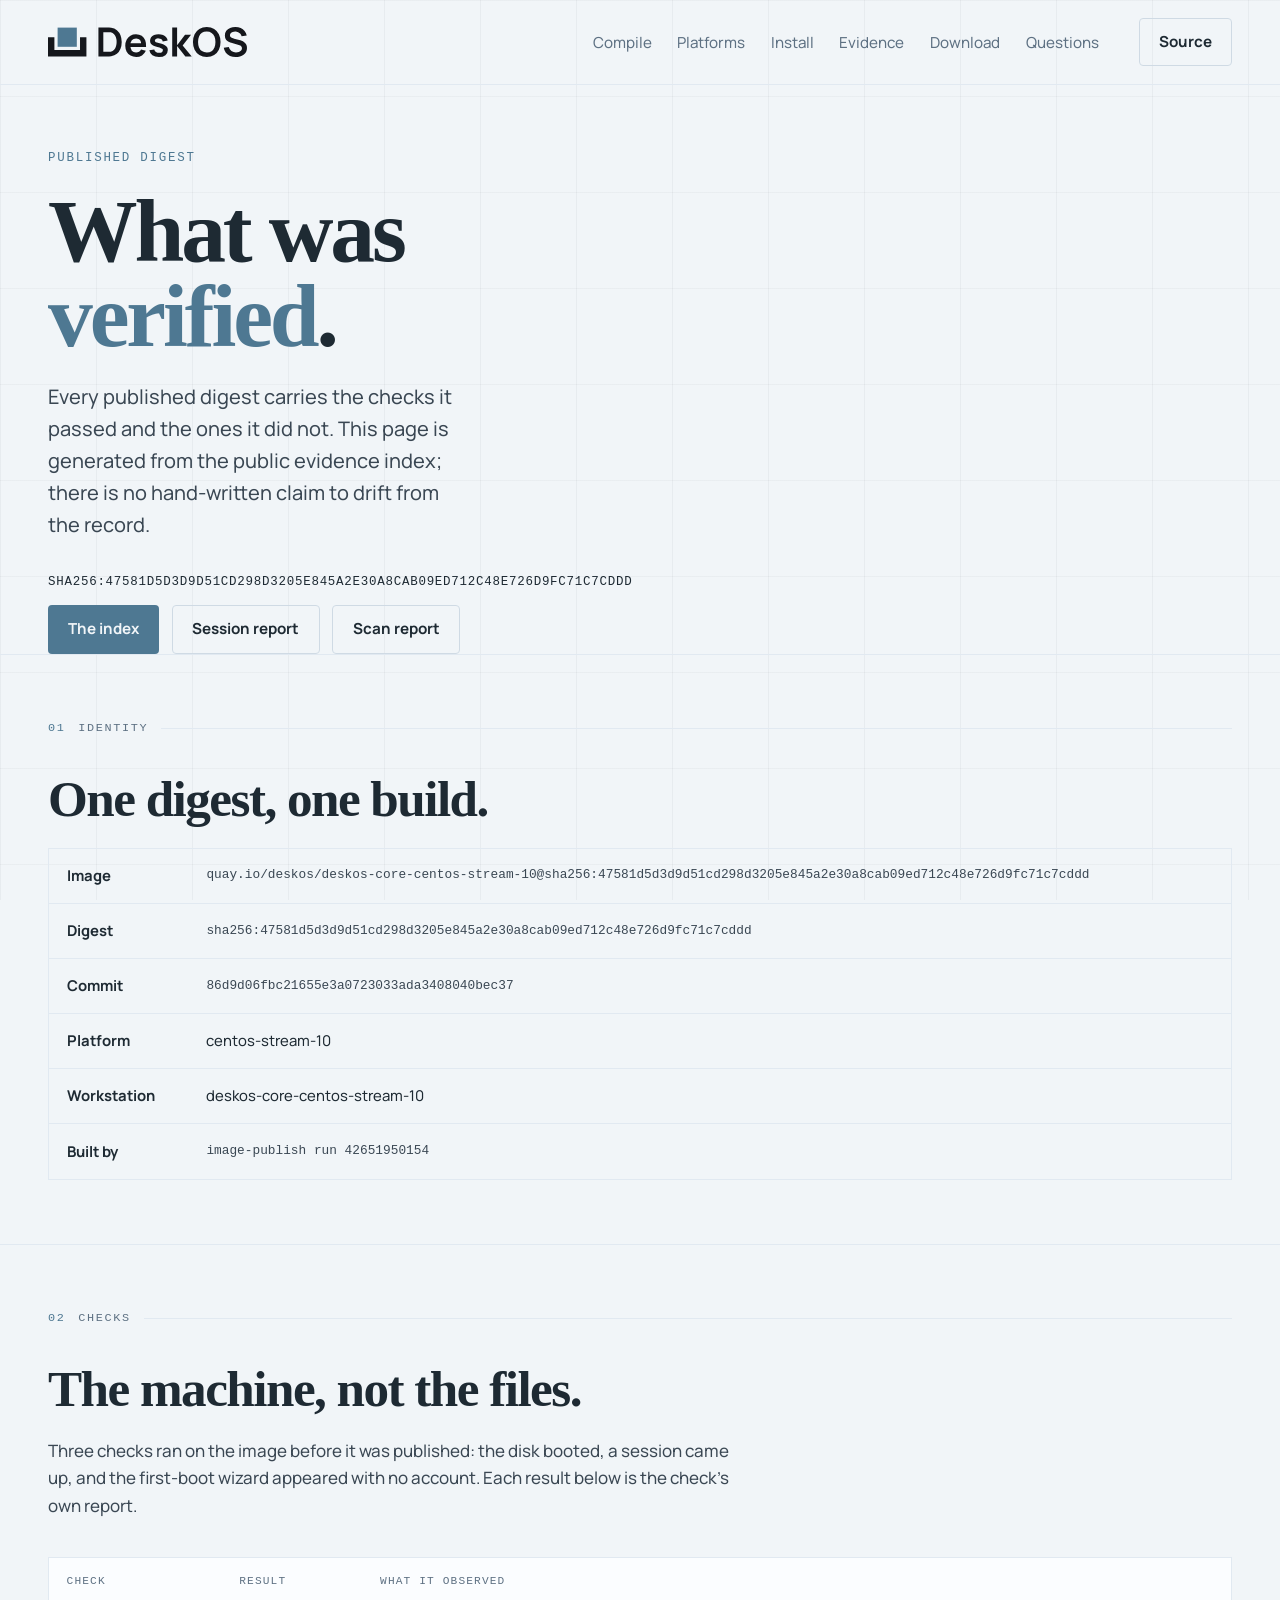
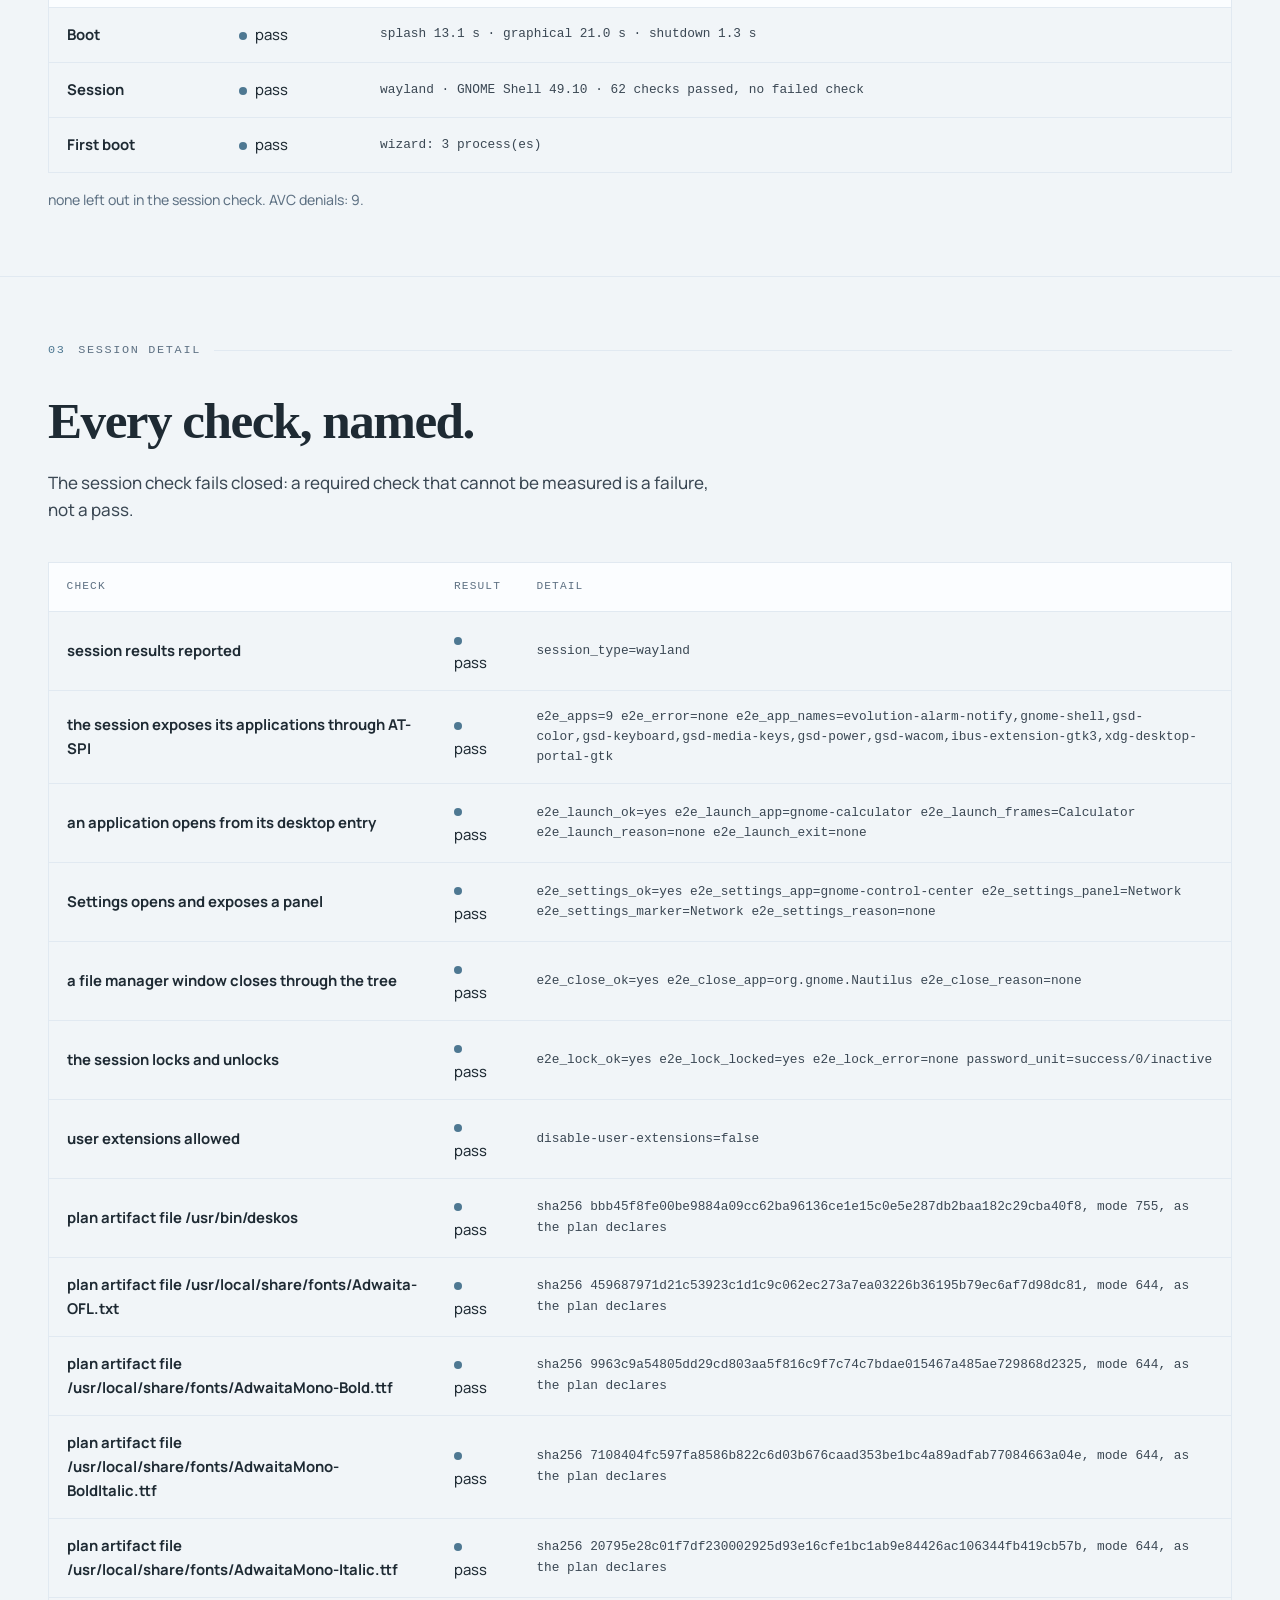
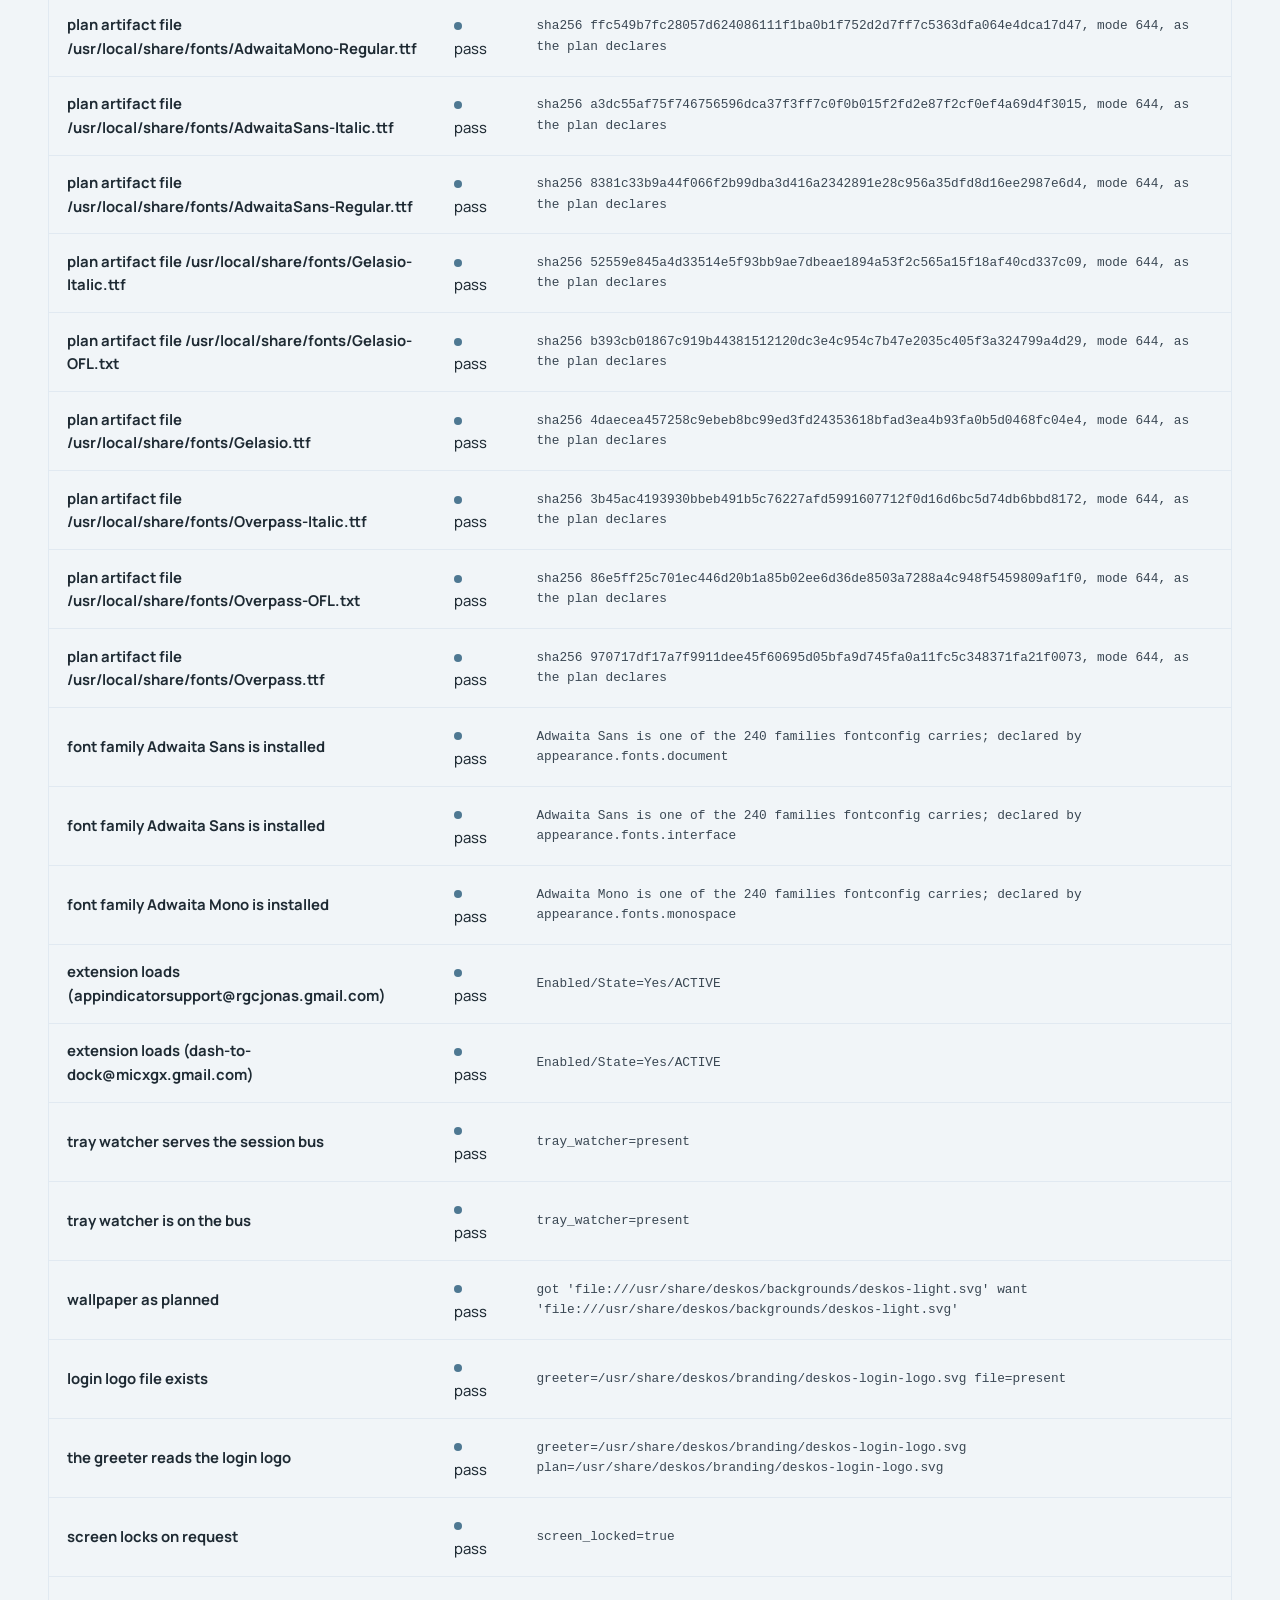
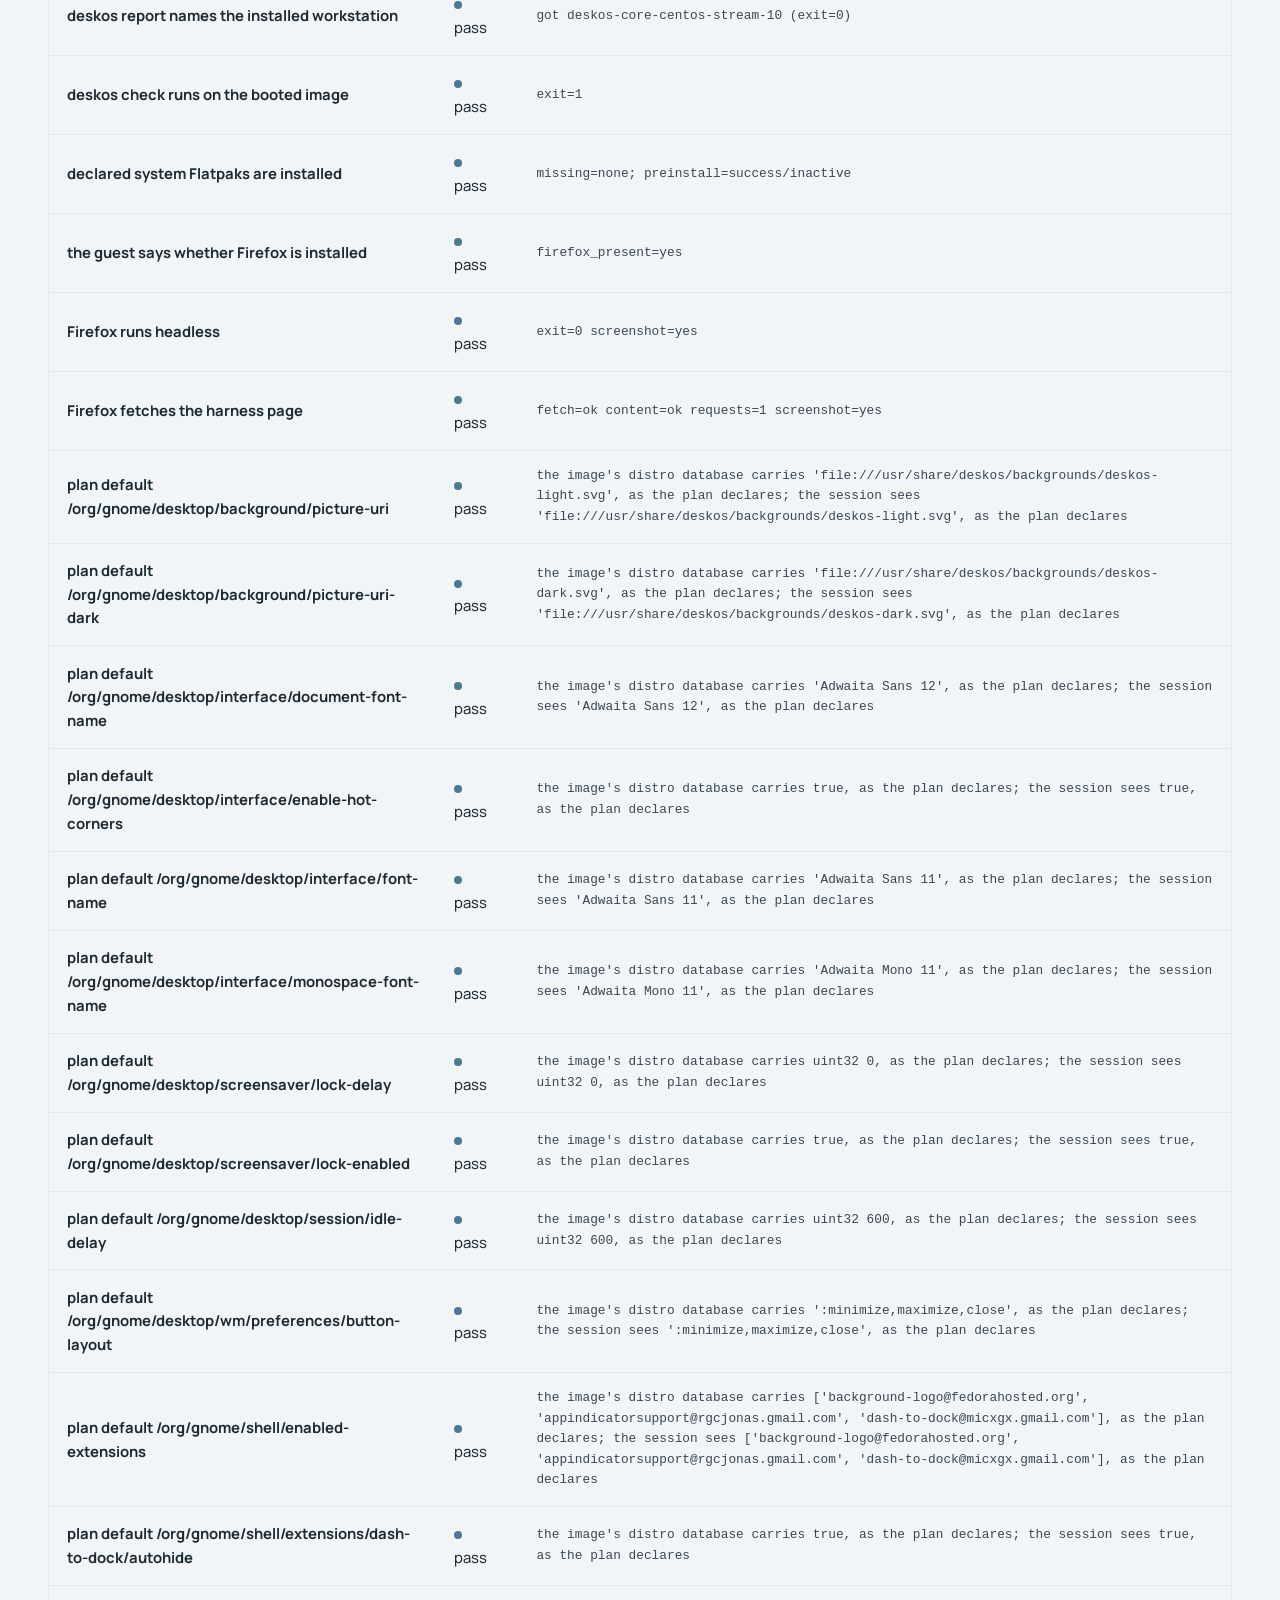
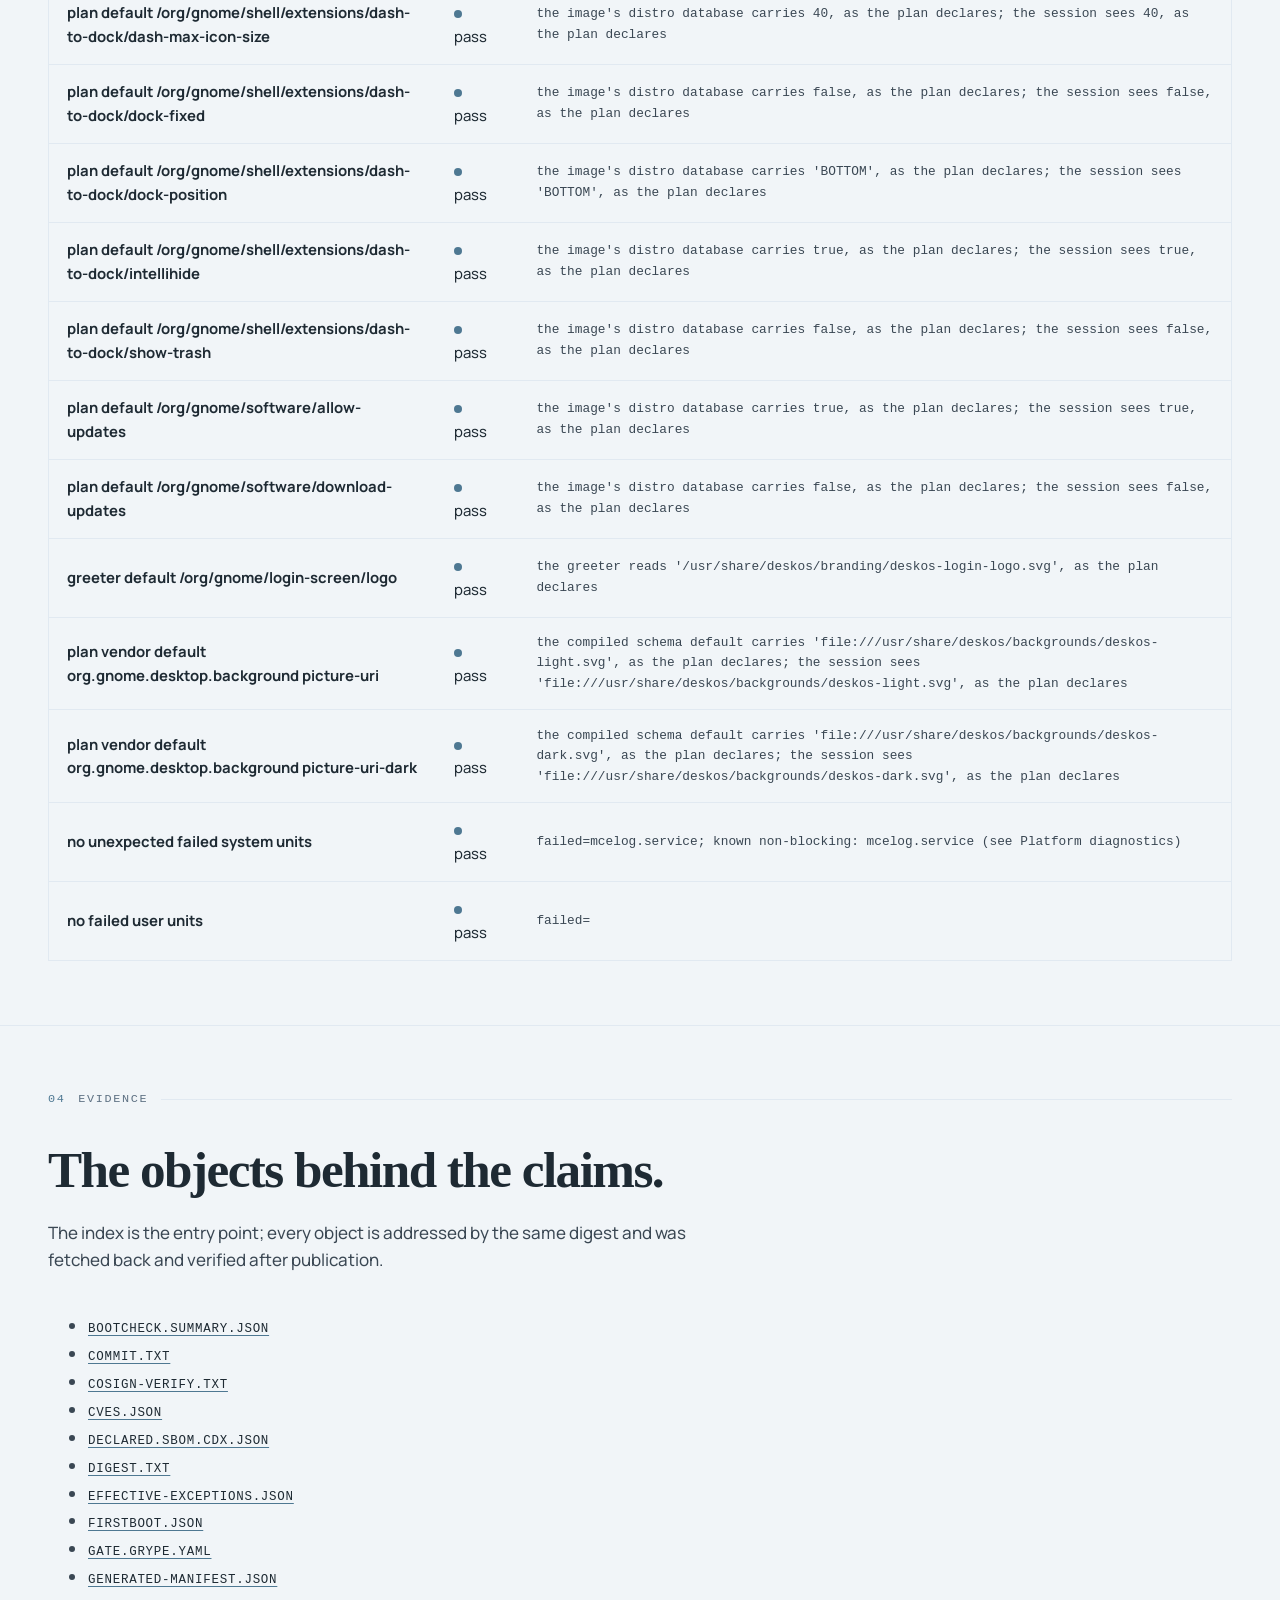
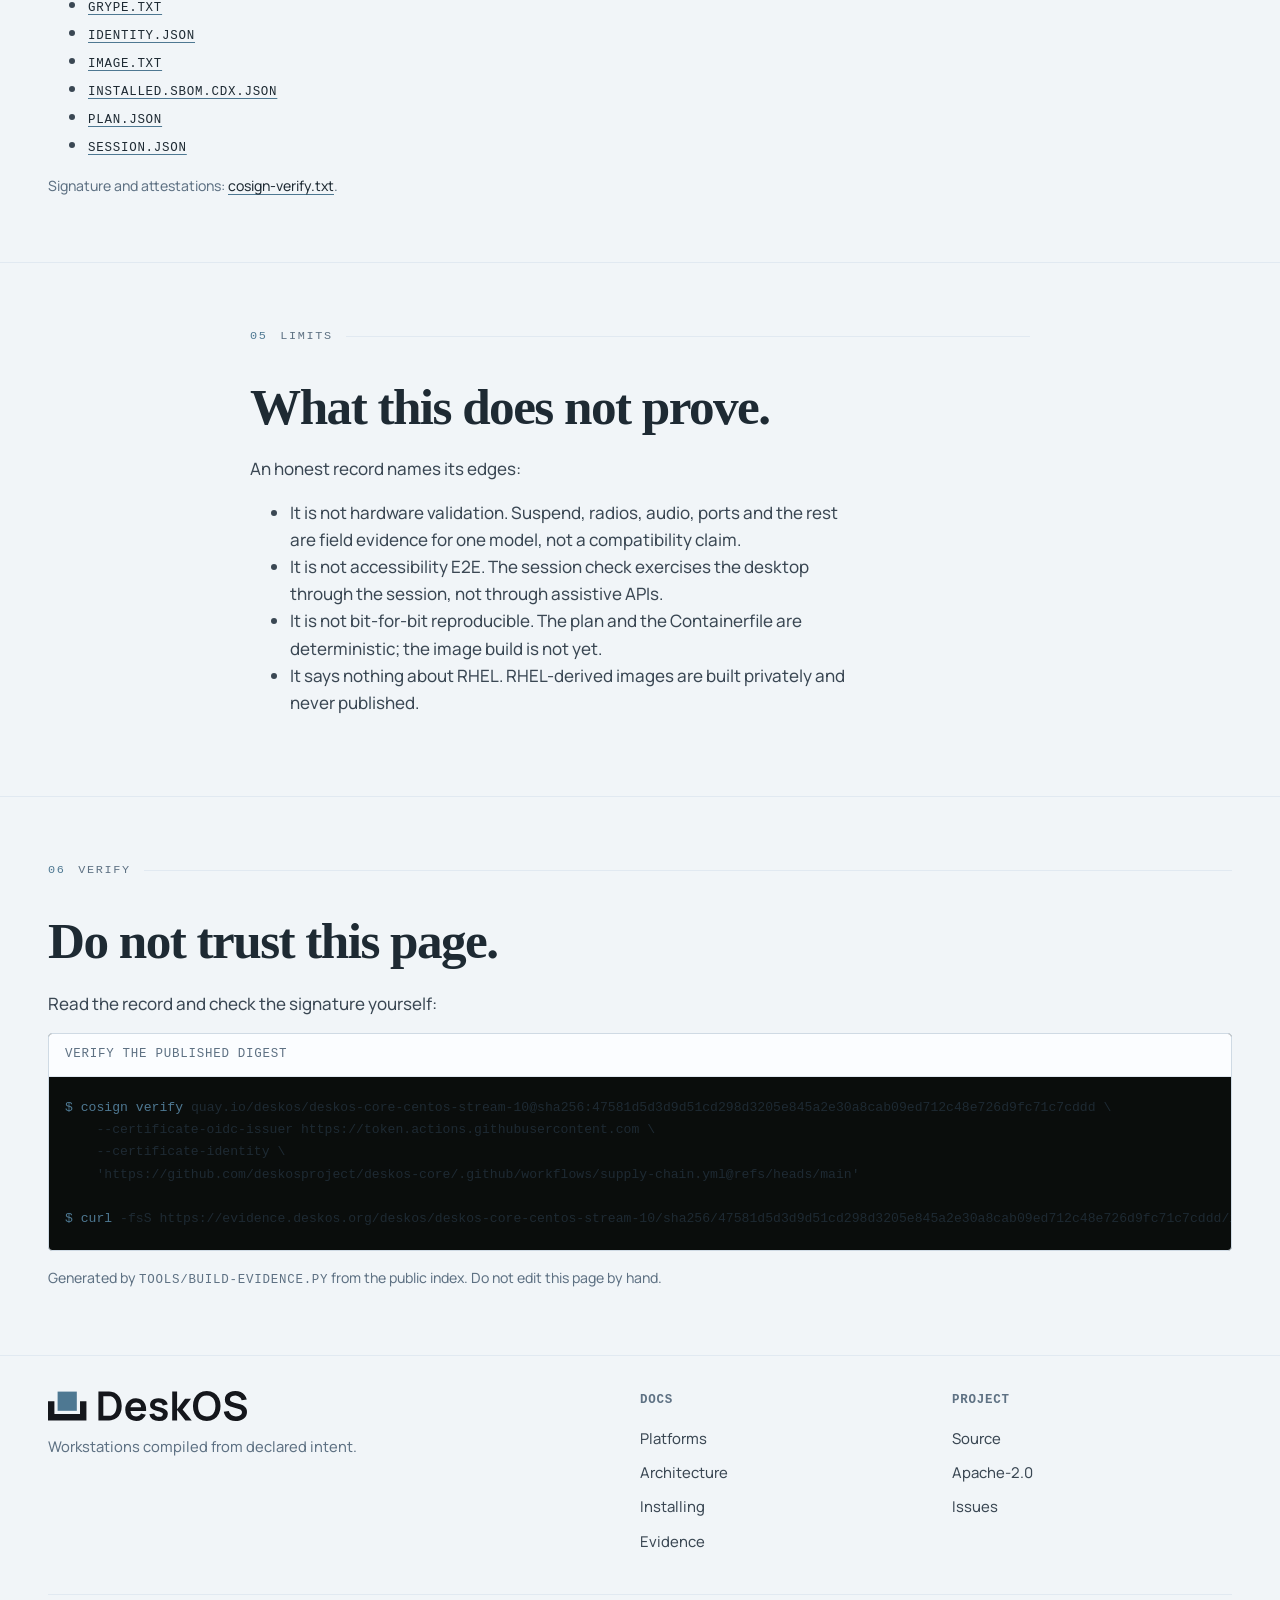
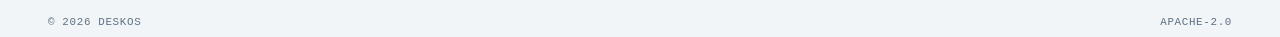
==== commit e7d6bca1: "docs(evidence): follow :stable" ====
--- a/evidence/index.html
+++ b/evidence/index.html
@@ -41,11 +41,11 @@
       <p class="lede">Every published digest carries the checks it passed and the ones it
         did not. This page is generated from the public evidence index; there is no
         hand-written claim to drift from the record.</p>
-      <p class="mono">sha256:7e30c662b9798efc2ae3dc22d053724ca5f2d42adb5b6e28c4289a020aa2899a</p>
+      <p class="mono">sha256:47581d5d3d9d51cd298d3205e845a2e30a8cab09ed712c48e726d9fc71c7cddd</p>
       <div class="actions">
-        <a class="btn btn-solid" href="https://evidence.deskos.org/deskos/deskos-core-centos-stream-10/sha256/7e30c662b9798efc2ae3dc22d053724ca5f2d42adb5b6e28c4289a020aa2899a/index.json">The index</a>
-        <a class="btn btn-ghost" href="https://evidence.deskos.org/deskos/deskos-core-centos-stream-10/sha256/7e30c662b9798efc2ae3dc22d053724ca5f2d42adb5b6e28c4289a020aa2899a/session.json">Session report</a>
-        <a class="btn btn-ghost" href="https://evidence.deskos.org/deskos/deskos-core-centos-stream-10/sha256/7e30c662b9798efc2ae3dc22d053724ca5f2d42adb5b6e28c4289a020aa2899a/grype.txt">Scan report</a>
+        <a class="btn btn-solid" href="https://evidence.deskos.org/deskos/deskos-core-centos-stream-10/sha256/47581d5d3d9d51cd298d3205e845a2e30a8cab09ed712c48e726d9fc71c7cddd/index.json">The index</a>
+        <a class="btn btn-ghost" href="https://evidence.deskos.org/deskos/deskos-core-centos-stream-10/sha256/47581d5d3d9d51cd298d3205e845a2e30a8cab09ed712c48e726d9fc71c7cddd/session.json">Session report</a>
+        <a class="btn btn-ghost" href="https://evidence.deskos.org/deskos/deskos-core-centos-stream-10/sha256/47581d5d3d9d51cd298d3205e845a2e30a8cab09ed712c48e726d9fc71c7cddd/grype.txt">Scan report</a>
       </div>
     </div>
   </div>
@@ -58,12 +58,12 @@
     <div class="table-wrap" role="region" aria-label="Published identity" tabindex="0">
       <table class="platforms">
         <tbody>
-          <tr><th scope="row">Image</th><td class="mono">quay.io/deskos/deskos-core-centos-stream-10@sha256:7e30c662b9798efc2ae3dc22d053724ca5f2d42adb5b6e28c4289a020aa2899a</td></tr>
-          <tr><th scope="row">Digest</th><td class="mono">sha256:7e30c662b9798efc2ae3dc22d053724ca5f2d42adb5b6e28c4289a020aa2899a</td></tr>
-          <tr><th scope="row">Commit</th><td class="mono">f4495b58055208aef8edbf613a4273cf4490cf9b</td></tr>
+          <tr><th scope="row">Image</th><td class="mono">quay.io/deskos/deskos-core-centos-stream-10@sha256:47581d5d3d9d51cd298d3205e845a2e30a8cab09ed712c48e726d9fc71c7cddd</td></tr>
+          <tr><th scope="row">Digest</th><td class="mono">sha256:47581d5d3d9d51cd298d3205e845a2e30a8cab09ed712c48e726d9fc71c7cddd</td></tr>
+          <tr><th scope="row">Commit</th><td class="mono">86d9d06fbc21655e3a0723033ada3408040bec37</td></tr>
           <tr><th scope="row">Platform</th><td>centos-stream-10</td></tr>
           <tr><th scope="row">Workstation</th><td>deskos-core-centos-stream-10</td></tr>
-          <tr><th scope="row">Built by</th><td class="mono">image-publish run 42488445063</td></tr>
+          <tr><th scope="row">Built by</th><td class="mono">image-publish run 42651950154</td></tr>
         </tbody>
       </table>
     </div>
@@ -86,7 +86,7 @@
           <tr>
             <th scope="row">Boot</th>
             <td><span class="dot dot-green"></span>pass</td>
-            <td class="mono">splash 10.9 s · graphical 18.5 s · shutdown 2.3 s</td>
+            <td class="mono">splash 13.1 s · graphical 21.0 s · shutdown 1.3 s</td>
           </tr>
           <tr>
             <th scope="row">Session</th>
@@ -175,7 +175,7 @@
           <tr><th scope="row">greeter default /org/gnome/login-screen/logo</th><td><span class="dot dot-green"></span>pass</td><td class="mono">the greeter reads &#x27;/usr/share/deskos/branding/deskos-login-logo.svg&#x27;, as the plan declares</td></tr>
           <tr><th scope="row">plan vendor default org.gnome.desktop.background picture-uri</th><td><span class="dot dot-green"></span>pass</td><td class="mono">the compiled schema default carries &#x27;file:///usr/share/deskos/backgrounds/deskos-light.svg&#x27;, as the plan declares; the session sees &#x27;file:///usr/share/deskos/backgrounds/deskos-light.svg&#x27;, as the plan declares</td></tr>
           <tr><th scope="row">plan vendor default org.gnome.desktop.background picture-uri-dark</th><td><span class="dot dot-green"></span>pass</td><td class="mono">the compiled schema default carries &#x27;file:///usr/share/deskos/backgrounds/deskos-dark.svg&#x27;, as the plan declares; the session sees &#x27;file:///usr/share/deskos/backgrounds/deskos-dark.svg&#x27;, as the plan declares</td></tr>
-          <tr><th scope="row">no unexpected failed system units</th><td><span class="dot dot-green"></span>pass</td><td class="mono">failed=</td></tr>
+          <tr><th scope="row">no unexpected failed system units</th><td><span class="dot dot-green"></span>pass</td><td class="mono">failed=mcelog.service; known non-blocking: mcelog.service (see Platform diagnostics)</td></tr>
           <tr><th scope="row">no failed user units</th><td><span class="dot dot-green"></span>pass</td><td class="mono">failed=</td></tr>
         </tbody>
       </table>
@@ -190,24 +190,24 @@
     <p class="body section-lede">The index is the entry point; every object is addressed by
       the same digest and was fetched back and verified after publication.</p>
     <ul class="body">
-            <li><a class="mono" href="https://evidence.deskos.org/deskos/deskos-core-centos-stream-10/sha256/7e30c662b9798efc2ae3dc22d053724ca5f2d42adb5b6e28c4289a020aa2899a/bootcheck.summary.json">bootcheck.summary.json</a></li>
-            <li><a class="mono" href="https://evidence.deskos.org/deskos/deskos-core-centos-stream-10/sha256/7e30c662b9798efc2ae3dc22d053724ca5f2d42adb5b6e28c4289a020aa2899a/commit.txt">commit.txt</a></li>
-            <li><a class="mono" href="https://evidence.deskos.org/deskos/deskos-core-centos-stream-10/sha256/7e30c662b9798efc2ae3dc22d053724ca5f2d42adb5b6e28c4289a020aa2899a/cosign-verify.txt">cosign-verify.txt</a></li>
-            <li><a class="mono" href="https://evidence.deskos.org/deskos/deskos-core-centos-stream-10/sha256/7e30c662b9798efc2ae3dc22d053724ca5f2d42adb5b6e28c4289a020aa2899a/cves.json">cves.json</a></li>
-            <li><a class="mono" href="https://evidence.deskos.org/deskos/deskos-core-centos-stream-10/sha256/7e30c662b9798efc2ae3dc22d053724ca5f2d42adb5b6e28c4289a020aa2899a/declared.sbom.cdx.json">declared.sbom.cdx.json</a></li>
-            <li><a class="mono" href="https://evidence.deskos.org/deskos/deskos-core-centos-stream-10/sha256/7e30c662b9798efc2ae3dc22d053724ca5f2d42adb5b6e28c4289a020aa2899a/digest.txt">digest.txt</a></li>
-            <li><a class="mono" href="https://evidence.deskos.org/deskos/deskos-core-centos-stream-10/sha256/7e30c662b9798efc2ae3dc22d053724ca5f2d42adb5b6e28c4289a020aa2899a/effective-exceptions.json">effective-exceptions.json</a></li>
-            <li><a class="mono" href="https://evidence.deskos.org/deskos/deskos-core-centos-stream-10/sha256/7e30c662b9798efc2ae3dc22d053724ca5f2d42adb5b6e28c4289a020aa2899a/firstboot.json">firstboot.json</a></li>
-            <li><a class="mono" href="https://evidence.deskos.org/deskos/deskos-core-centos-stream-10/sha256/7e30c662b9798efc2ae3dc22d053724ca5f2d42adb5b6e28c4289a020aa2899a/gate.grype.yaml">gate.grype.yaml</a></li>
-            <li><a class="mono" href="https://evidence.deskos.org/deskos/deskos-core-centos-stream-10/sha256/7e30c662b9798efc2ae3dc22d053724ca5f2d42adb5b6e28c4289a020aa2899a/generated-manifest.json">generated-manifest.json</a></li>
-            <li><a class="mono" href="https://evidence.deskos.org/deskos/deskos-core-centos-stream-10/sha256/7e30c662b9798efc2ae3dc22d053724ca5f2d42adb5b6e28c4289a020aa2899a/grype.txt">grype.txt</a></li>
-            <li><a class="mono" href="https://evidence.deskos.org/deskos/deskos-core-centos-stream-10/sha256/7e30c662b9798efc2ae3dc22d053724ca5f2d42adb5b6e28c4289a020aa2899a/identity.json">identity.json</a></li>
-            <li><a class="mono" href="https://evidence.deskos.org/deskos/deskos-core-centos-stream-10/sha256/7e30c662b9798efc2ae3dc22d053724ca5f2d42adb5b6e28c4289a020aa2899a/image.txt">image.txt</a></li>
-            <li><a class="mono" href="https://evidence.deskos.org/deskos/deskos-core-centos-stream-10/sha256/7e30c662b9798efc2ae3dc22d053724ca5f2d42adb5b6e28c4289a020aa2899a/installed.sbom.cdx.json">installed.sbom.cdx.json</a></li>
-            <li><a class="mono" href="https://evidence.deskos.org/deskos/deskos-core-centos-stream-10/sha256/7e30c662b9798efc2ae3dc22d053724ca5f2d42adb5b6e28c4289a020aa2899a/plan.json">plan.json</a></li>
-            <li><a class="mono" href="https://evidence.deskos.org/deskos/deskos-core-centos-stream-10/sha256/7e30c662b9798efc2ae3dc22d053724ca5f2d42adb5b6e28c4289a020aa2899a/session.json">session.json</a></li>
+            <li><a class="mono" href="https://evidence.deskos.org/deskos/deskos-core-centos-stream-10/sha256/47581d5d3d9d51cd298d3205e845a2e30a8cab09ed712c48e726d9fc71c7cddd/bootcheck.summary.json">bootcheck.summary.json</a></li>
+            <li><a class="mono" href="https://evidence.deskos.org/deskos/deskos-core-centos-stream-10/sha256/47581d5d3d9d51cd298d3205e845a2e30a8cab09ed712c48e726d9fc71c7cddd/commit.txt">commit.txt</a></li>
+            <li><a class="mono" href="https://evidence.deskos.org/deskos/deskos-core-centos-stream-10/sha256/47581d5d3d9d51cd298d3205e845a2e30a8cab09ed712c48e726d9fc71c7cddd/cosign-verify.txt">cosign-verify.txt</a></li>
+            <li><a class="mono" href="https://evidence.deskos.org/deskos/deskos-core-centos-stream-10/sha256/47581d5d3d9d51cd298d3205e845a2e30a8cab09ed712c48e726d9fc71c7cddd/cves.json">cves.json</a></li>
+            <li><a class="mono" href="https://evidence.deskos.org/deskos/deskos-core-centos-stream-10/sha256/47581d5d3d9d51cd298d3205e845a2e30a8cab09ed712c48e726d9fc71c7cddd/declared.sbom.cdx.json">declared.sbom.cdx.json</a></li>
+            <li><a class="mono" href="https://evidence.deskos.org/deskos/deskos-core-centos-stream-10/sha256/47581d5d3d9d51cd298d3205e845a2e30a8cab09ed712c48e726d9fc71c7cddd/digest.txt">digest.txt</a></li>
+            <li><a class="mono" href="https://evidence.deskos.org/deskos/deskos-core-centos-stream-10/sha256/47581d5d3d9d51cd298d3205e845a2e30a8cab09ed712c48e726d9fc71c7cddd/effective-exceptions.json">effective-exceptions.json</a></li>
+            <li><a class="mono" href="https://evidence.deskos.org/deskos/deskos-core-centos-stream-10/sha256/47581d5d3d9d51cd298d3205e845a2e30a8cab09ed712c48e726d9fc71c7cddd/firstboot.json">firstboot.json</a></li>
+            <li><a class="mono" href="https://evidence.deskos.org/deskos/deskos-core-centos-stream-10/sha256/47581d5d3d9d51cd298d3205e845a2e30a8cab09ed712c48e726d9fc71c7cddd/gate.grype.yaml">gate.grype.yaml</a></li>
+            <li><a class="mono" href="https://evidence.deskos.org/deskos/deskos-core-centos-stream-10/sha256/47581d5d3d9d51cd298d3205e845a2e30a8cab09ed712c48e726d9fc71c7cddd/generated-manifest.json">generated-manifest.json</a></li>
+            <li><a class="mono" href="https://evidence.deskos.org/deskos/deskos-core-centos-stream-10/sha256/47581d5d3d9d51cd298d3205e845a2e30a8cab09ed712c48e726d9fc71c7cddd/grype.txt">grype.txt</a></li>
+            <li><a class="mono" href="https://evidence.deskos.org/deskos/deskos-core-centos-stream-10/sha256/47581d5d3d9d51cd298d3205e845a2e30a8cab09ed712c48e726d9fc71c7cddd/identity.json">identity.json</a></li>
+            <li><a class="mono" href="https://evidence.deskos.org/deskos/deskos-core-centos-stream-10/sha256/47581d5d3d9d51cd298d3205e845a2e30a8cab09ed712c48e726d9fc71c7cddd/image.txt">image.txt</a></li>
+            <li><a class="mono" href="https://evidence.deskos.org/deskos/deskos-core-centos-stream-10/sha256/47581d5d3d9d51cd298d3205e845a2e30a8cab09ed712c48e726d9fc71c7cddd/installed.sbom.cdx.json">installed.sbom.cdx.json</a></li>
+            <li><a class="mono" href="https://evidence.deskos.org/deskos/deskos-core-centos-stream-10/sha256/47581d5d3d9d51cd298d3205e845a2e30a8cab09ed712c48e726d9fc71c7cddd/plan.json">plan.json</a></li>
+            <li><a class="mono" href="https://evidence.deskos.org/deskos/deskos-core-centos-stream-10/sha256/47581d5d3d9d51cd298d3205e845a2e30a8cab09ed712c48e726d9fc71c7cddd/session.json">session.json</a></li>
     </ul>
-    <p class="table-note">Signature and attestations: <a href="https://evidence.deskos.org/deskos/deskos-core-centos-stream-10/sha256/7e30c662b9798efc2ae3dc22d053724ca5f2d42adb5b6e28c4289a020aa2899a/cosign-verify.txt">cosign-verify.txt</a>.</p>
+    <p class="table-note">Signature and attestations: <a href="https://evidence.deskos.org/deskos/deskos-core-centos-stream-10/sha256/47581d5d3d9d51cd298d3205e845a2e30a8cab09ed712c48e726d9fc71c7cddd/cosign-verify.txt">cosign-verify.txt</a>.</p>
   </div>
 </section>
 
@@ -236,12 +236,12 @@
     <p class="body">Read the record and check the signature yourself:</p>
     <figure class="terminal">
       <figcaption class="mono">verify the published digest</figcaption>
-      <pre><span class="c-prompt">$</span> <span class="c-cmd">cosign verify</span> quay.io/deskos/deskos-core-centos-stream-10@sha256:7e30c662b9798efc2ae3dc22d053724ca5f2d42adb5b6e28c4289a020aa2899a \
+      <pre><span class="c-prompt">$</span> <span class="c-cmd">cosign verify</span> quay.io/deskos/deskos-core-centos-stream-10@sha256:47581d5d3d9d51cd298d3205e845a2e30a8cab09ed712c48e726d9fc71c7cddd \
     --certificate-oidc-issuer https://token.actions.githubusercontent.com \
     --certificate-identity \
     'https://github.com/deskosproject/deskos-core/.github/workflows/supply-chain.yml@refs/heads/main'
 
-<span class="c-prompt">$</span> <span class="c-cmd">curl</span> -fsS https://evidence.deskos.org/deskos/deskos-core-centos-stream-10/sha256/7e30c662b9798efc2ae3dc22d053724ca5f2d42adb5b6e28c4289a020aa2899a/index.json | <span class="c-cmd">jq</span> .digest</pre>
+<span class="c-prompt">$</span> <span class="c-cmd">curl</span> -fsS https://evidence.deskos.org/deskos/deskos-core-centos-stream-10/sha256/47581d5d3d9d51cd298d3205e845a2e30a8cab09ed712c48e726d9fc71c7cddd/index.json | <span class="c-cmd">jq</span> .digest</pre>
     </figure>
     <p class="table-note">Generated by <span class="mono">tools/build-evidence.py</span> from
       the public index. Do not edit this page by hand.</p>
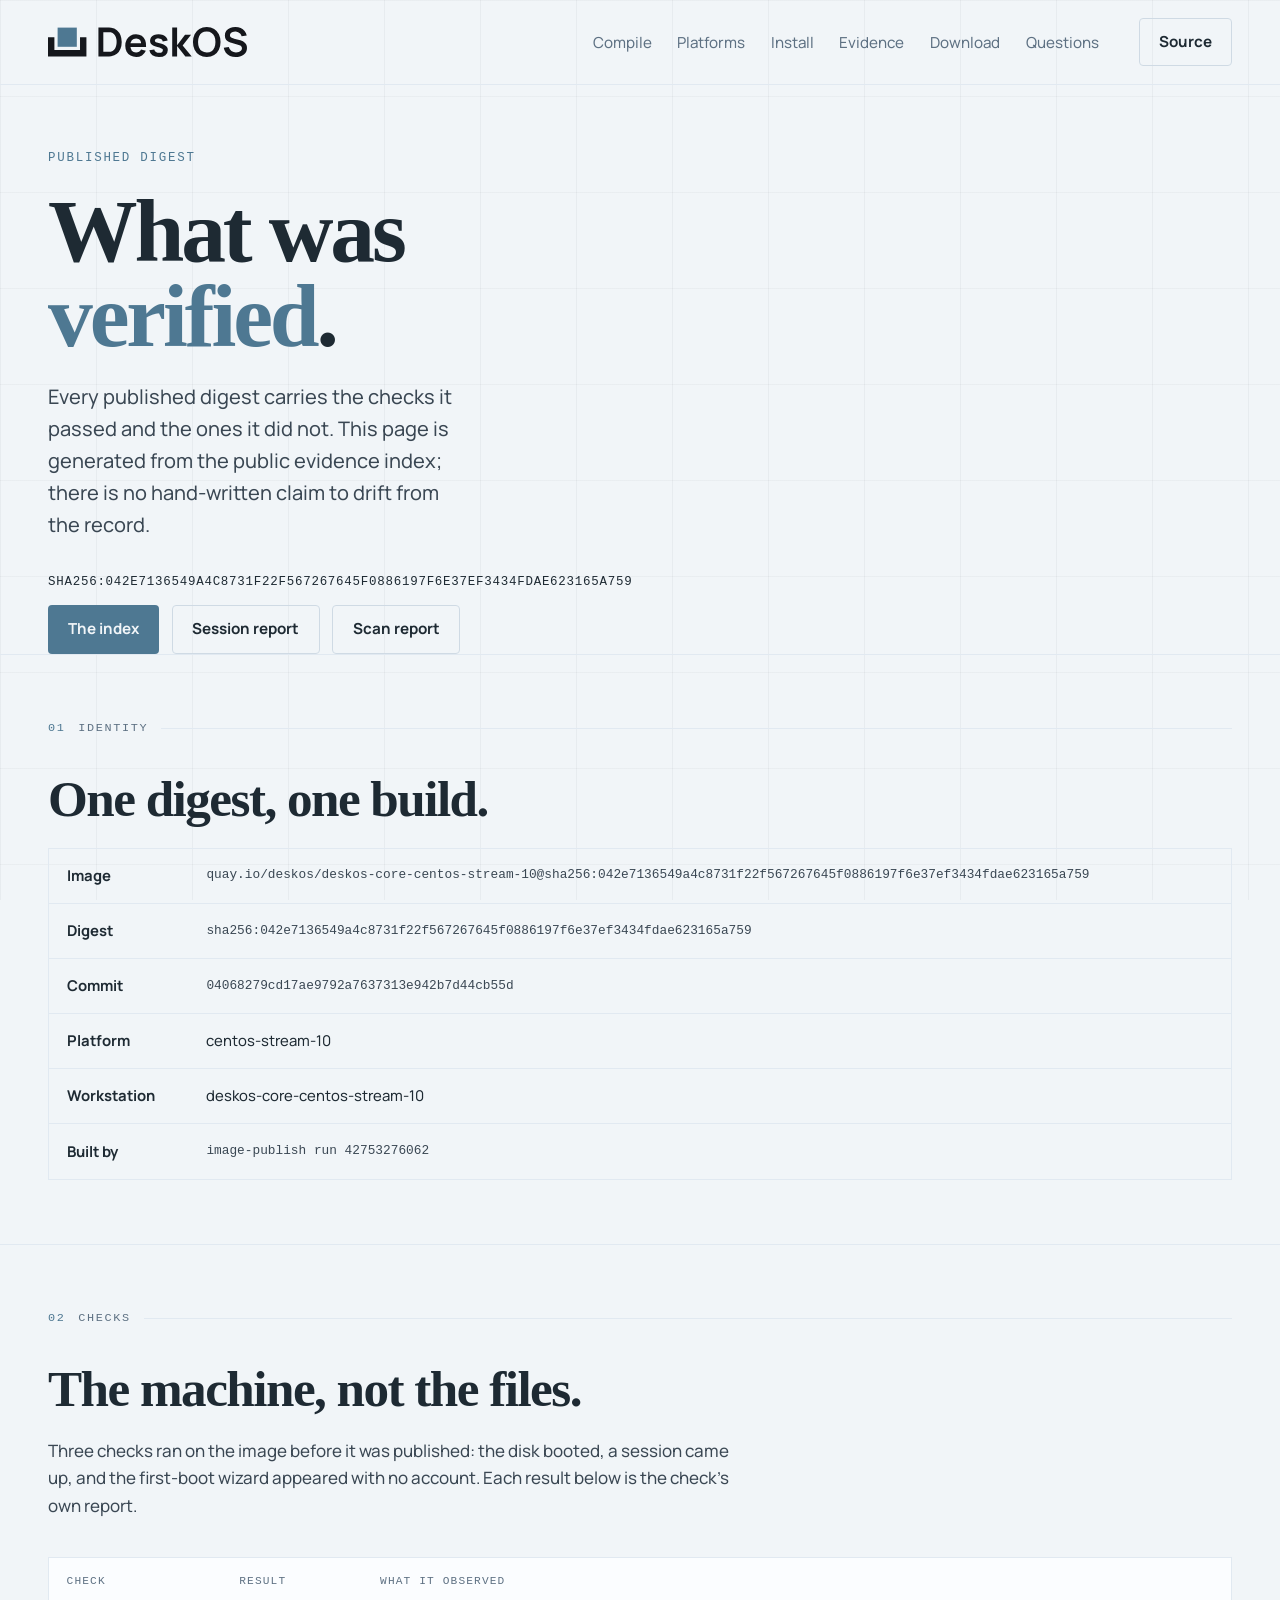
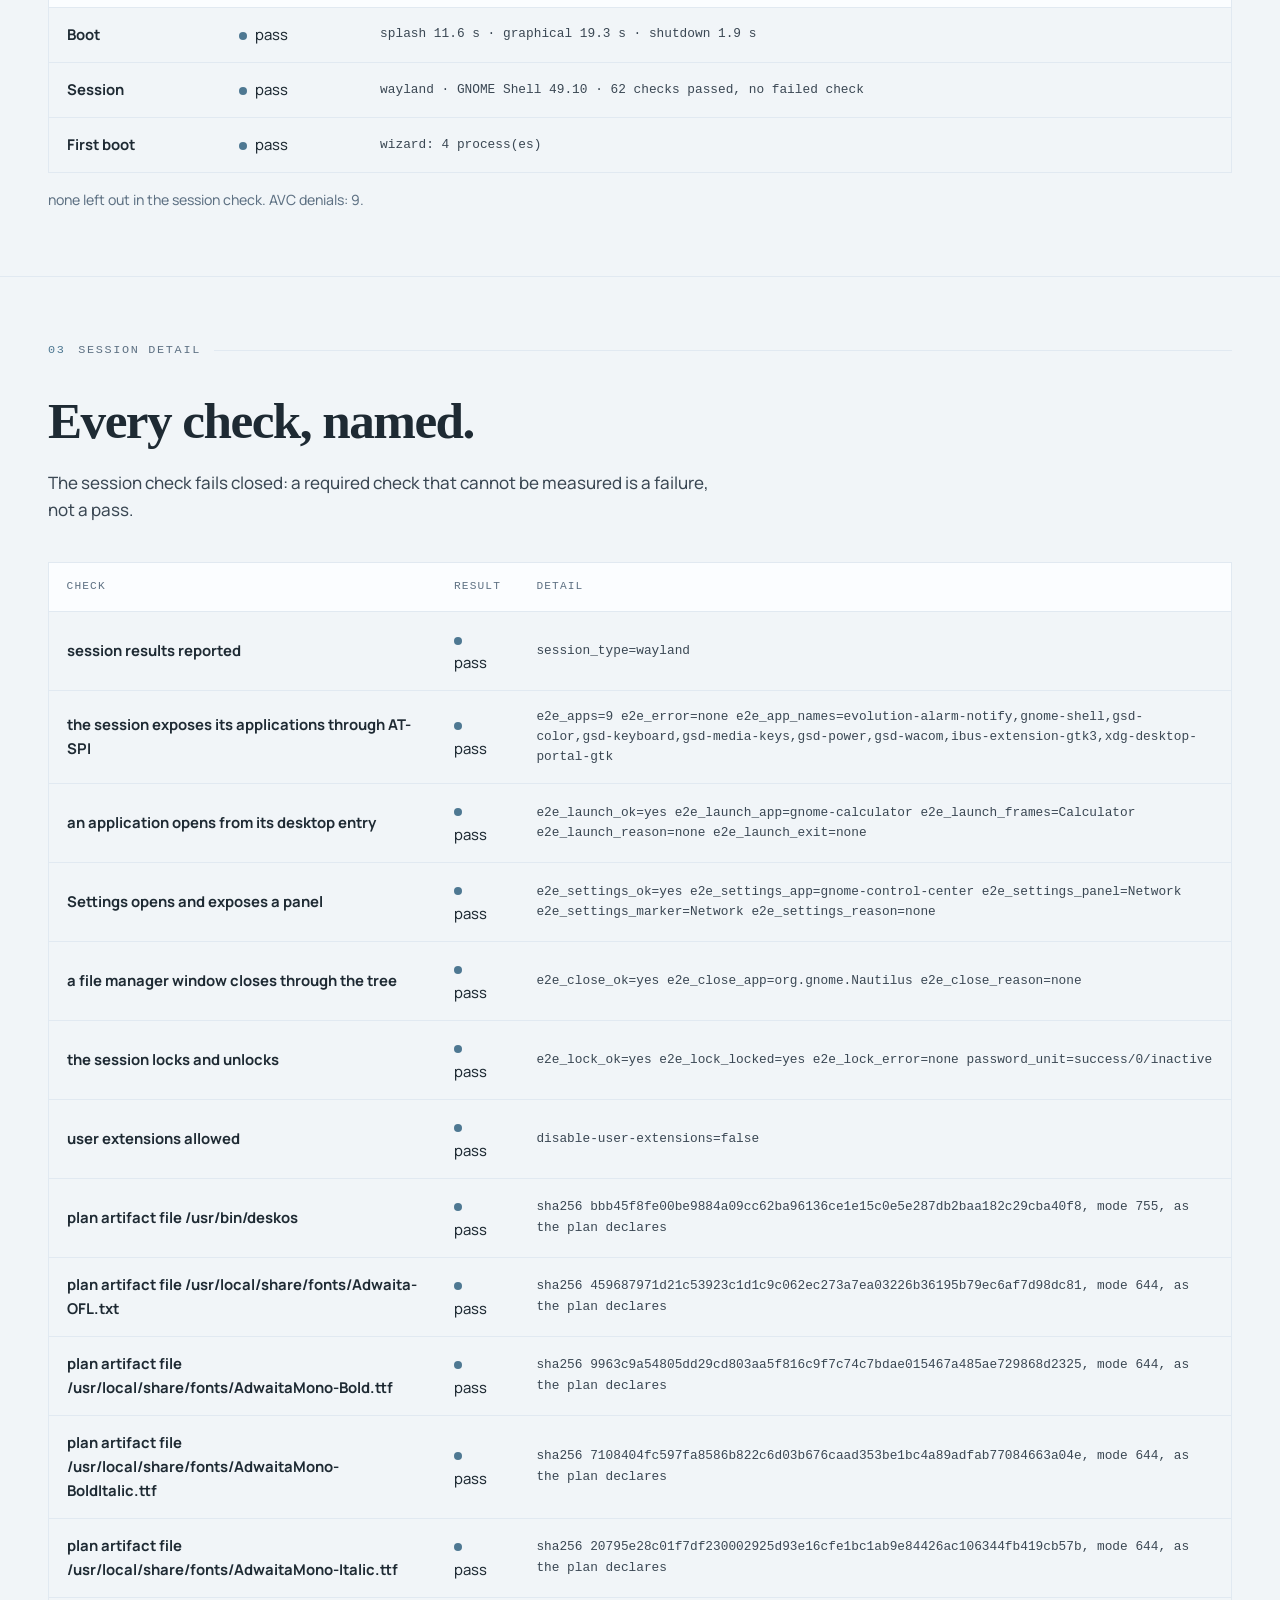
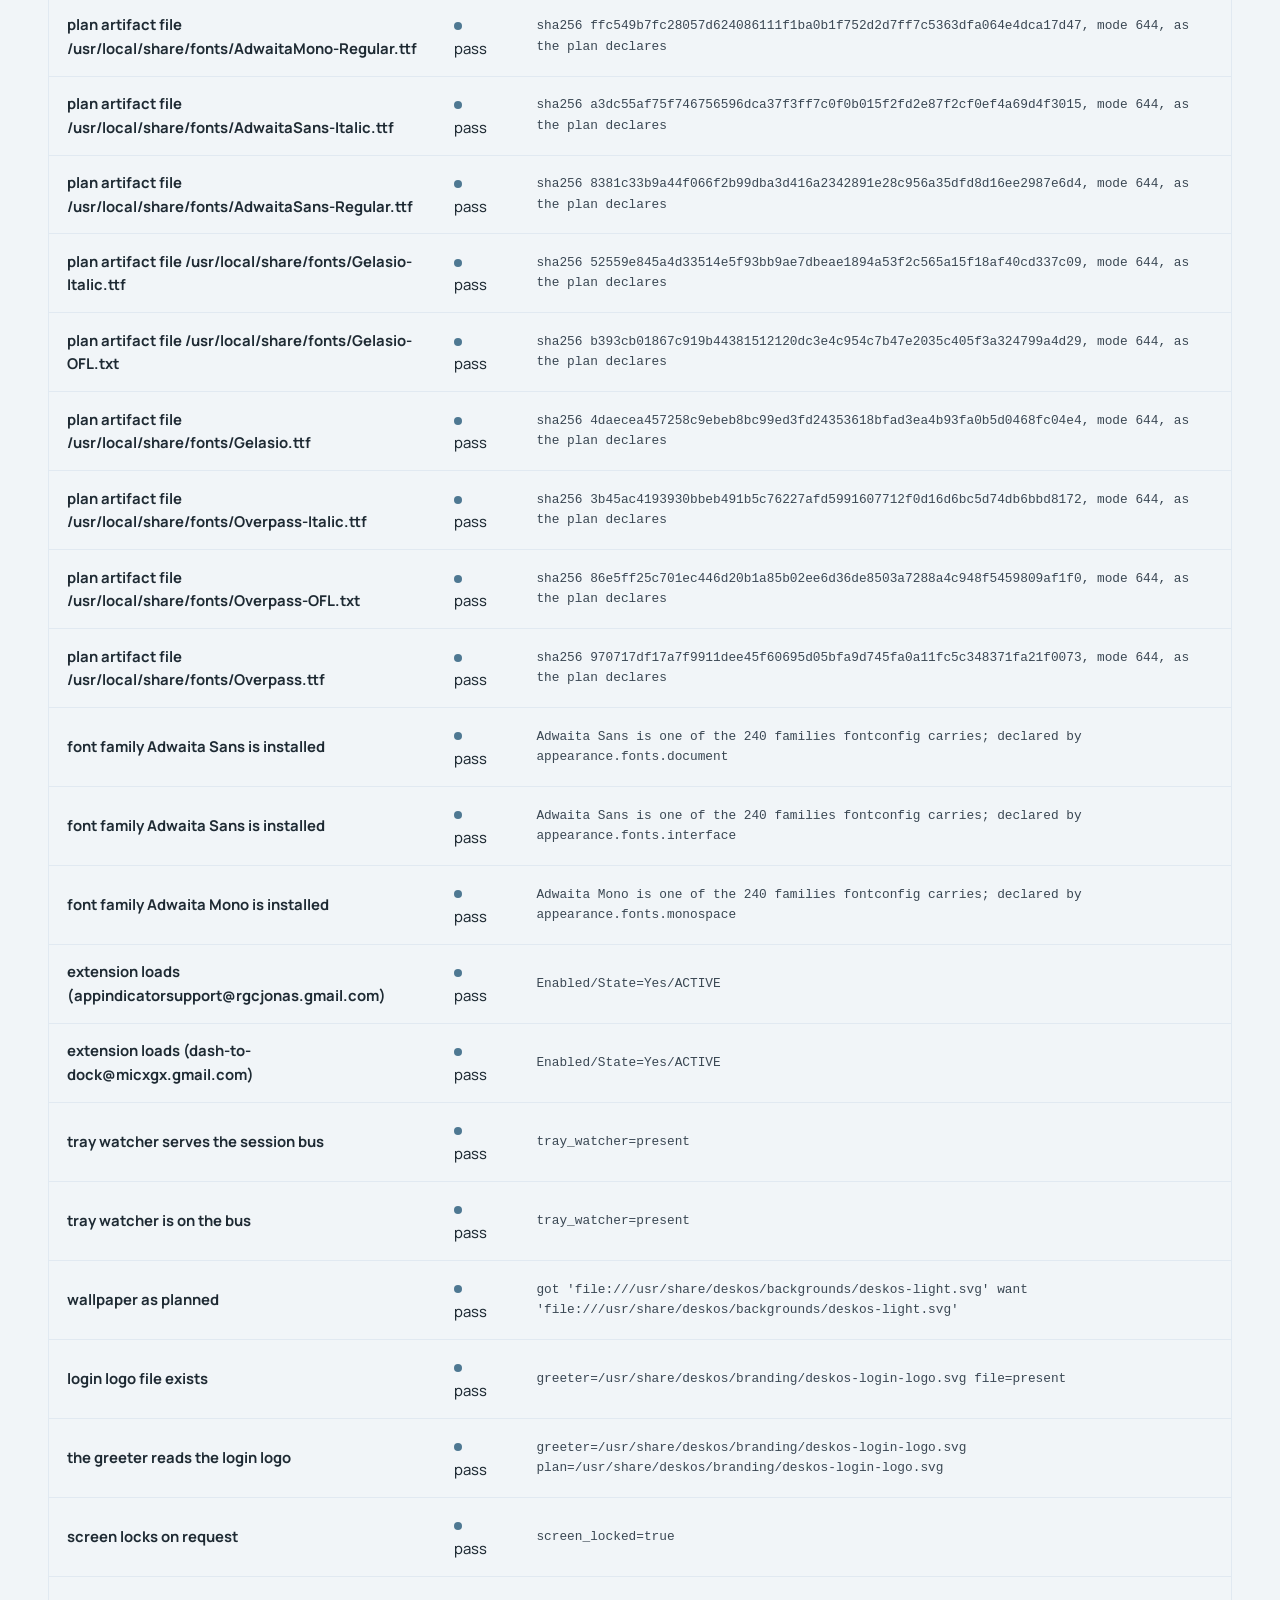
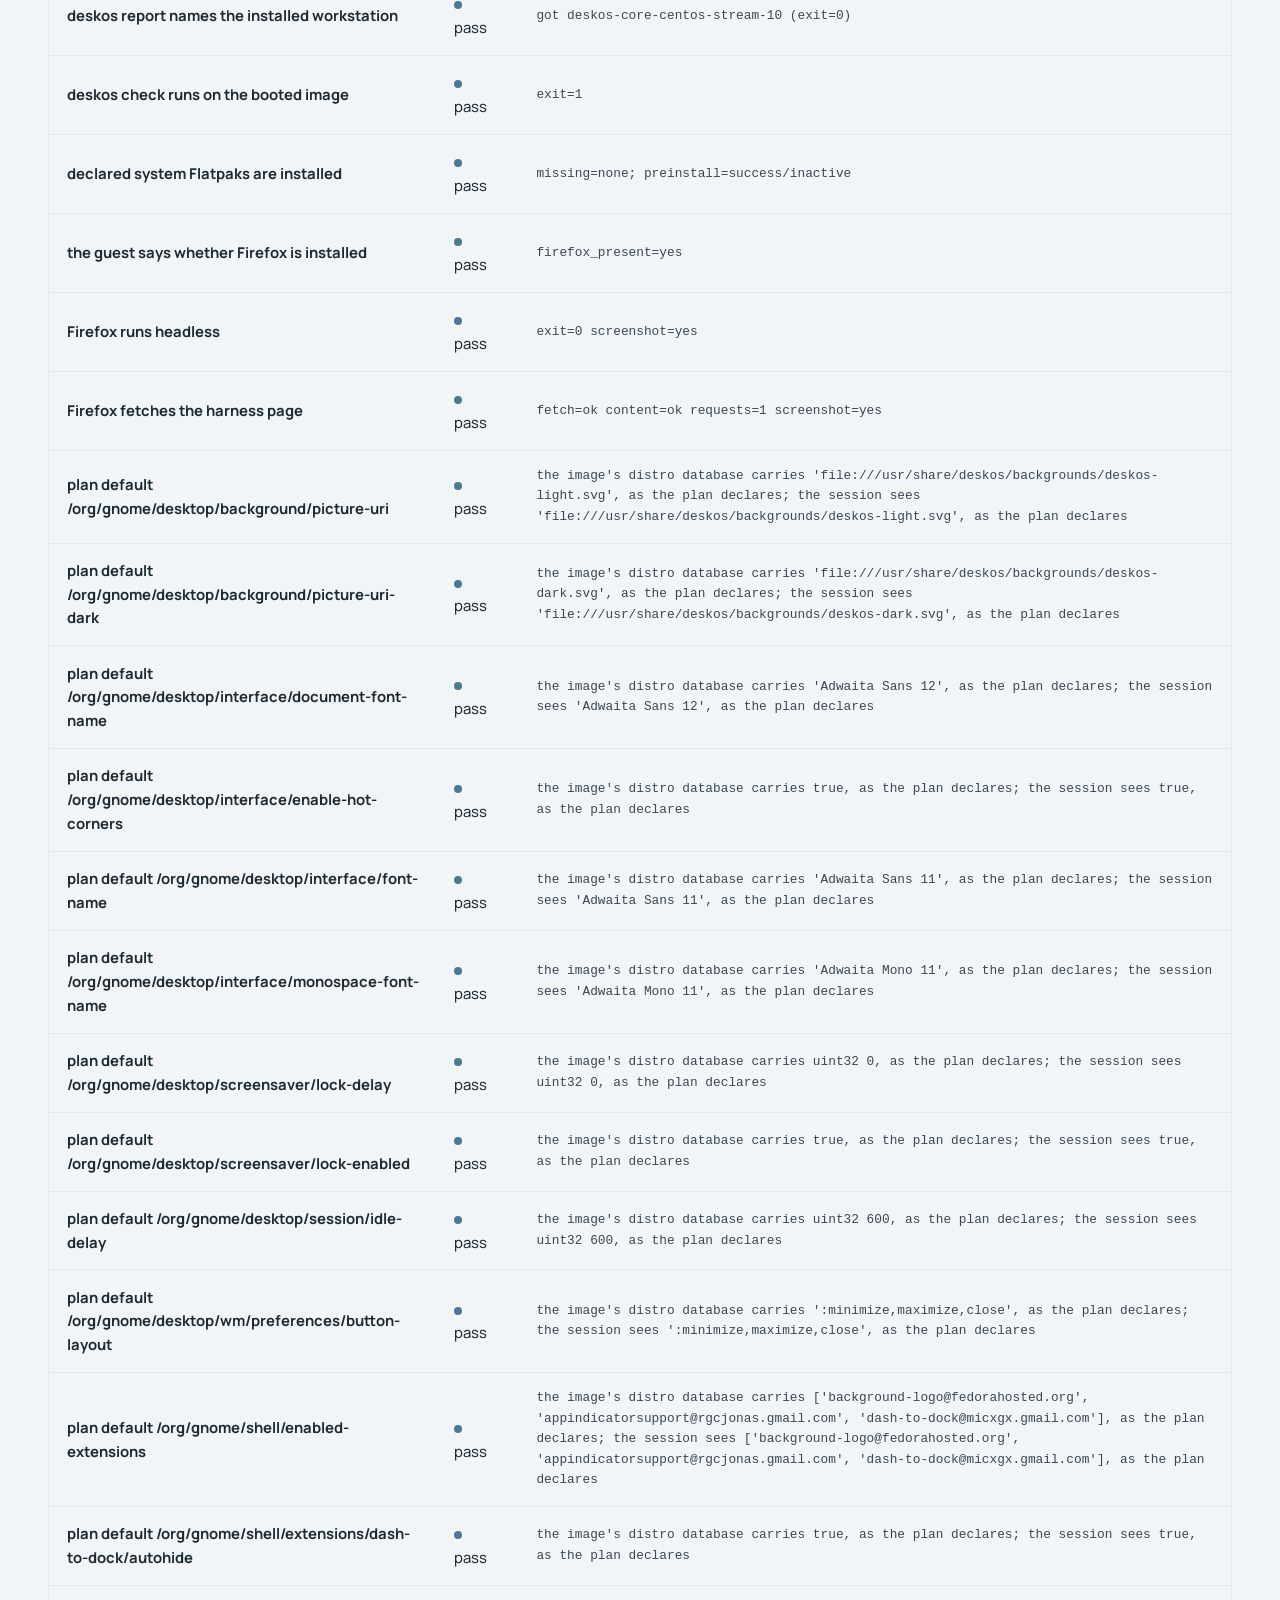
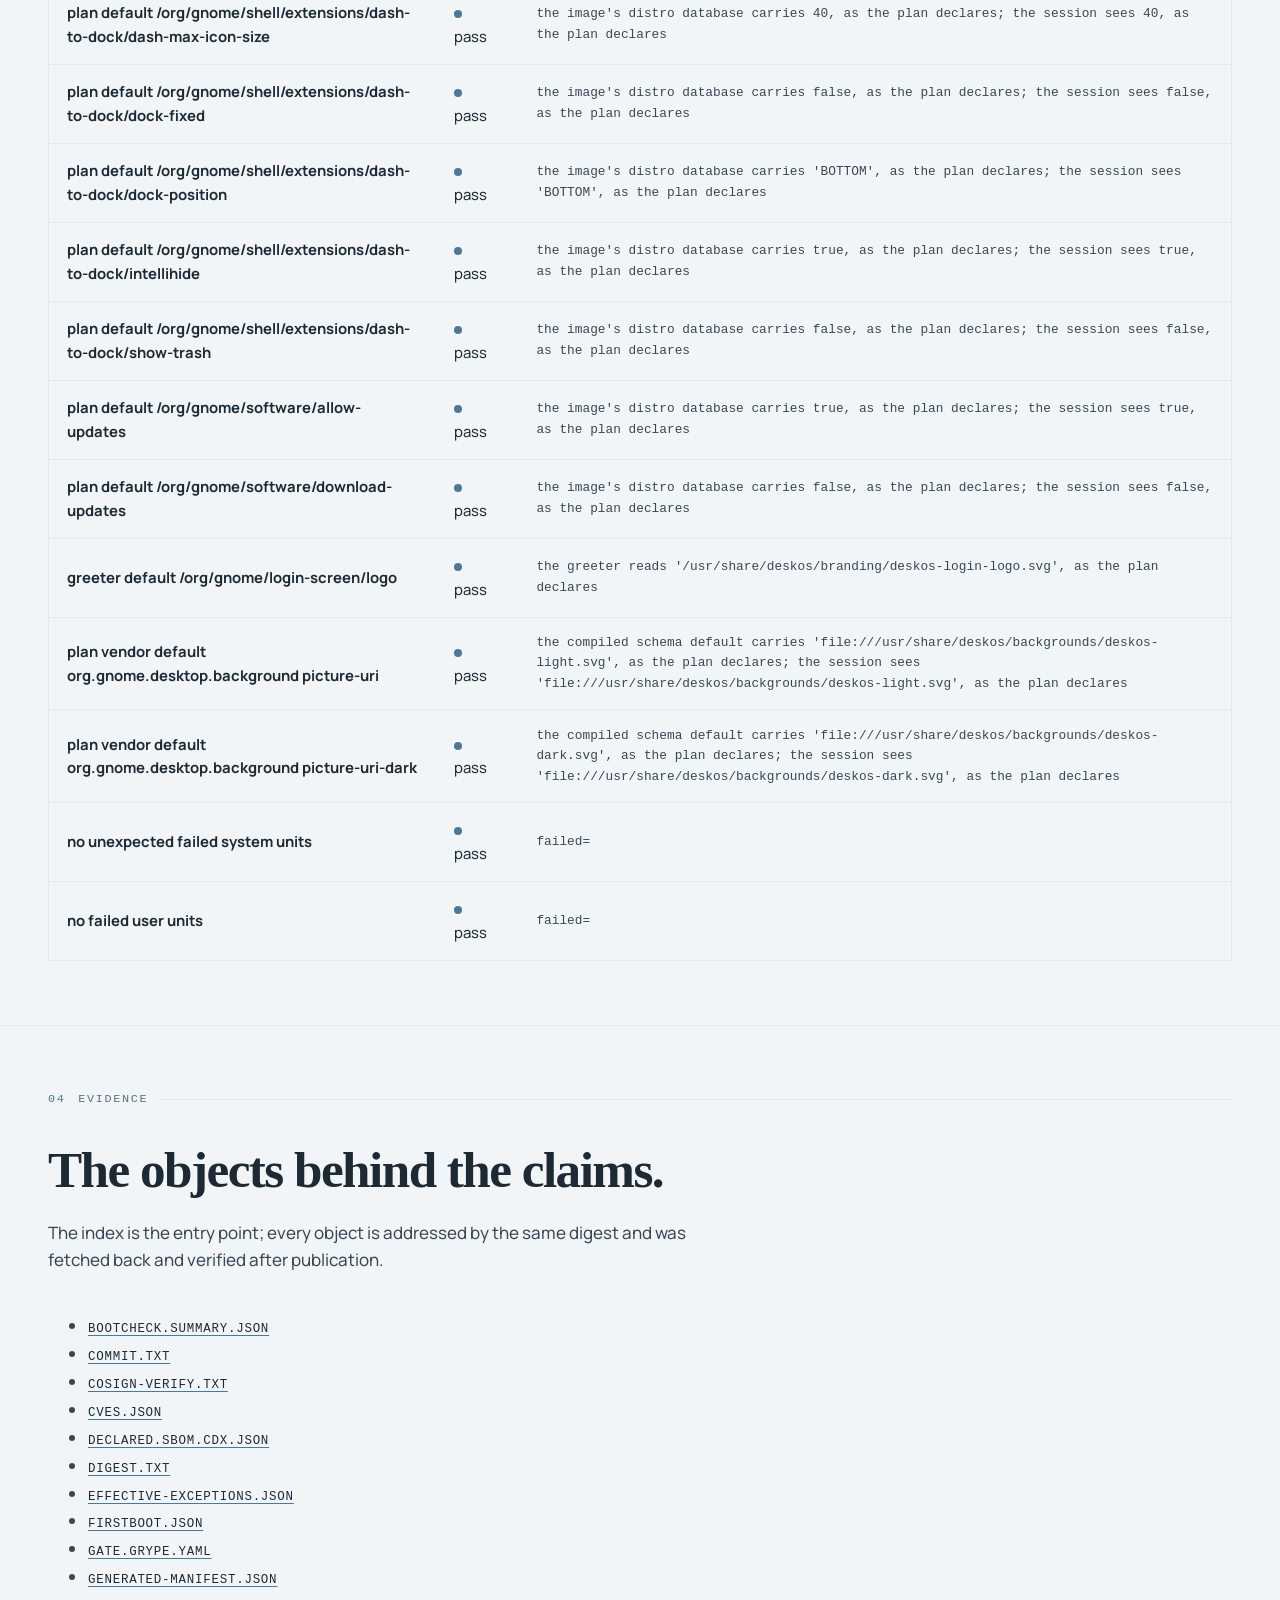
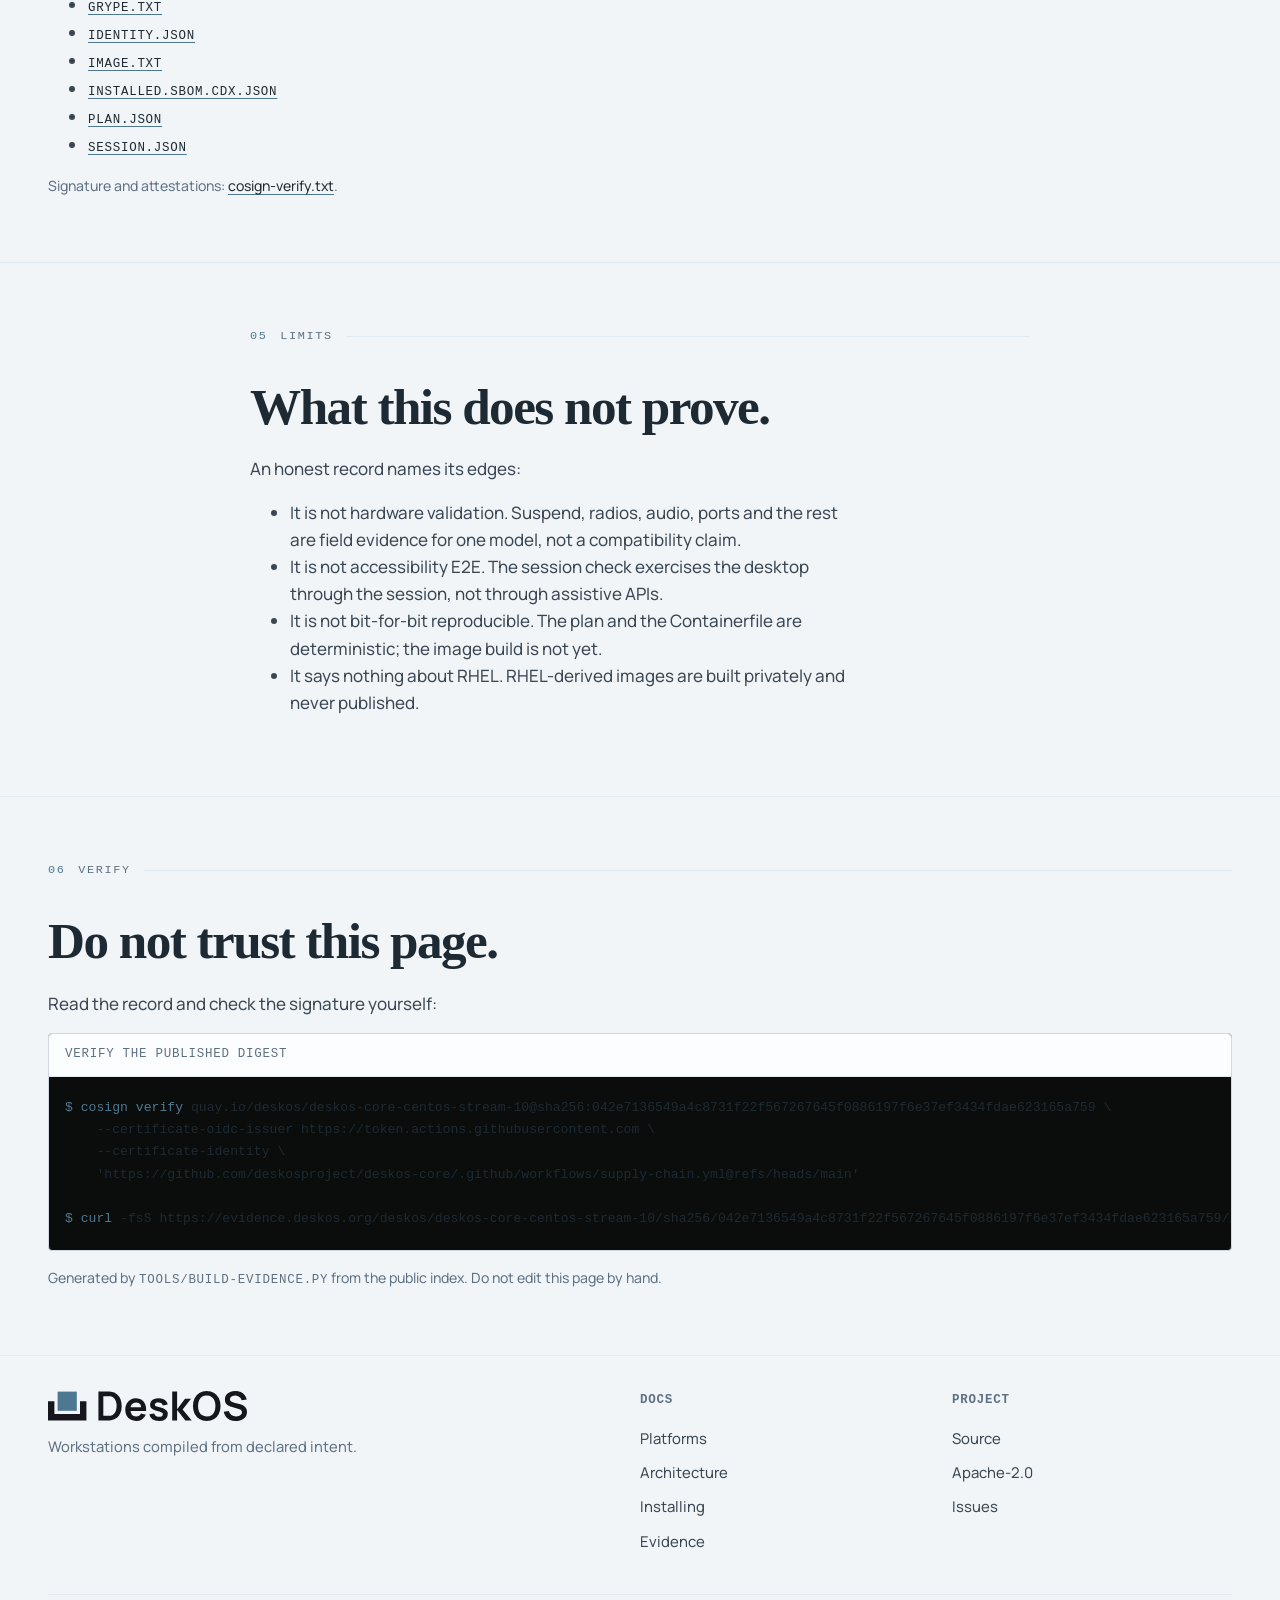
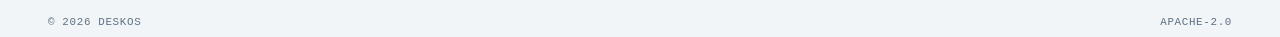
==== commit 6f20bb96: "docs(evidence): follow :stable" ====
--- a/evidence/index.html
+++ b/evidence/index.html
@@ -41,11 +41,11 @@
       <p class="lede">Every published digest carries the checks it passed and the ones it
         did not. This page is generated from the public evidence index; there is no
         hand-written claim to drift from the record.</p>
-      <p class="mono">sha256:47581d5d3d9d51cd298d3205e845a2e30a8cab09ed712c48e726d9fc71c7cddd</p>
+      <p class="mono">sha256:042e7136549a4c8731f22f567267645f0886197f6e37ef3434fdae623165a759</p>
       <div class="actions">
-        <a class="btn btn-solid" href="https://evidence.deskos.org/deskos/deskos-core-centos-stream-10/sha256/47581d5d3d9d51cd298d3205e845a2e30a8cab09ed712c48e726d9fc71c7cddd/index.json">The index</a>
-        <a class="btn btn-ghost" href="https://evidence.deskos.org/deskos/deskos-core-centos-stream-10/sha256/47581d5d3d9d51cd298d3205e845a2e30a8cab09ed712c48e726d9fc71c7cddd/session.json">Session report</a>
-        <a class="btn btn-ghost" href="https://evidence.deskos.org/deskos/deskos-core-centos-stream-10/sha256/47581d5d3d9d51cd298d3205e845a2e30a8cab09ed712c48e726d9fc71c7cddd/grype.txt">Scan report</a>
+        <a class="btn btn-solid" href="https://evidence.deskos.org/deskos/deskos-core-centos-stream-10/sha256/042e7136549a4c8731f22f567267645f0886197f6e37ef3434fdae623165a759/index.json">The index</a>
+        <a class="btn btn-ghost" href="https://evidence.deskos.org/deskos/deskos-core-centos-stream-10/sha256/042e7136549a4c8731f22f567267645f0886197f6e37ef3434fdae623165a759/session.json">Session report</a>
+        <a class="btn btn-ghost" href="https://evidence.deskos.org/deskos/deskos-core-centos-stream-10/sha256/042e7136549a4c8731f22f567267645f0886197f6e37ef3434fdae623165a759/grype.txt">Scan report</a>
       </div>
     </div>
   </div>
@@ -58,12 +58,12 @@
     <div class="table-wrap" role="region" aria-label="Published identity" tabindex="0">
       <table class="platforms">
         <tbody>
-          <tr><th scope="row">Image</th><td class="mono">quay.io/deskos/deskos-core-centos-stream-10@sha256:47581d5d3d9d51cd298d3205e845a2e30a8cab09ed712c48e726d9fc71c7cddd</td></tr>
-          <tr><th scope="row">Digest</th><td class="mono">sha256:47581d5d3d9d51cd298d3205e845a2e30a8cab09ed712c48e726d9fc71c7cddd</td></tr>
-          <tr><th scope="row">Commit</th><td class="mono">86d9d06fbc21655e3a0723033ada3408040bec37</td></tr>
+          <tr><th scope="row">Image</th><td class="mono">quay.io/deskos/deskos-core-centos-stream-10@sha256:042e7136549a4c8731f22f567267645f0886197f6e37ef3434fdae623165a759</td></tr>
+          <tr><th scope="row">Digest</th><td class="mono">sha256:042e7136549a4c8731f22f567267645f0886197f6e37ef3434fdae623165a759</td></tr>
+          <tr><th scope="row">Commit</th><td class="mono">04068279cd17ae9792a7637313e942b7d44cb55d</td></tr>
           <tr><th scope="row">Platform</th><td>centos-stream-10</td></tr>
           <tr><th scope="row">Workstation</th><td>deskos-core-centos-stream-10</td></tr>
-          <tr><th scope="row">Built by</th><td class="mono">image-publish run 42651950154</td></tr>
+          <tr><th scope="row">Built by</th><td class="mono">image-publish run 42753276062</td></tr>
         </tbody>
       </table>
     </div>
@@ -86,7 +86,7 @@
           <tr>
             <th scope="row">Boot</th>
             <td><span class="dot dot-green"></span>pass</td>
-            <td class="mono">splash 13.1 s · graphical 21.0 s · shutdown 1.3 s</td>
+            <td class="mono">splash 11.6 s · graphical 19.3 s · shutdown 1.9 s</td>
           </tr>
           <tr>
             <th scope="row">Session</th>
@@ -96,7 +96,7 @@
           <tr>
             <th scope="row">First boot</th>
             <td><span class="dot dot-green"></span>pass</td>
-            <td class="mono">wizard: 3 process(es)</td>
+            <td class="mono">wizard: 4 process(es)</td>
           </tr>
         </tbody>
       </table>
@@ -175,7 +175,7 @@
           <tr><th scope="row">greeter default /org/gnome/login-screen/logo</th><td><span class="dot dot-green"></span>pass</td><td class="mono">the greeter reads &#x27;/usr/share/deskos/branding/deskos-login-logo.svg&#x27;, as the plan declares</td></tr>
           <tr><th scope="row">plan vendor default org.gnome.desktop.background picture-uri</th><td><span class="dot dot-green"></span>pass</td><td class="mono">the compiled schema default carries &#x27;file:///usr/share/deskos/backgrounds/deskos-light.svg&#x27;, as the plan declares; the session sees &#x27;file:///usr/share/deskos/backgrounds/deskos-light.svg&#x27;, as the plan declares</td></tr>
           <tr><th scope="row">plan vendor default org.gnome.desktop.background picture-uri-dark</th><td><span class="dot dot-green"></span>pass</td><td class="mono">the compiled schema default carries &#x27;file:///usr/share/deskos/backgrounds/deskos-dark.svg&#x27;, as the plan declares; the session sees &#x27;file:///usr/share/deskos/backgrounds/deskos-dark.svg&#x27;, as the plan declares</td></tr>
-          <tr><th scope="row">no unexpected failed system units</th><td><span class="dot dot-green"></span>pass</td><td class="mono">failed=mcelog.service; known non-blocking: mcelog.service (see Platform diagnostics)</td></tr>
+          <tr><th scope="row">no unexpected failed system units</th><td><span class="dot dot-green"></span>pass</td><td class="mono">failed=</td></tr>
           <tr><th scope="row">no failed user units</th><td><span class="dot dot-green"></span>pass</td><td class="mono">failed=</td></tr>
         </tbody>
       </table>
@@ -190,24 +190,24 @@
     <p class="body section-lede">The index is the entry point; every object is addressed by
       the same digest and was fetched back and verified after publication.</p>
     <ul class="body">
-            <li><a class="mono" href="https://evidence.deskos.org/deskos/deskos-core-centos-stream-10/sha256/47581d5d3d9d51cd298d3205e845a2e30a8cab09ed712c48e726d9fc71c7cddd/bootcheck.summary.json">bootcheck.summary.json</a></li>
-            <li><a class="mono" href="https://evidence.deskos.org/deskos/deskos-core-centos-stream-10/sha256/47581d5d3d9d51cd298d3205e845a2e30a8cab09ed712c48e726d9fc71c7cddd/commit.txt">commit.txt</a></li>
-            <li><a class="mono" href="https://evidence.deskos.org/deskos/deskos-core-centos-stream-10/sha256/47581d5d3d9d51cd298d3205e845a2e30a8cab09ed712c48e726d9fc71c7cddd/cosign-verify.txt">cosign-verify.txt</a></li>
-            <li><a class="mono" href="https://evidence.deskos.org/deskos/deskos-core-centos-stream-10/sha256/47581d5d3d9d51cd298d3205e845a2e30a8cab09ed712c48e726d9fc71c7cddd/cves.json">cves.json</a></li>
-            <li><a class="mono" href="https://evidence.deskos.org/deskos/deskos-core-centos-stream-10/sha256/47581d5d3d9d51cd298d3205e845a2e30a8cab09ed712c48e726d9fc71c7cddd/declared.sbom.cdx.json">declared.sbom.cdx.json</a></li>
-            <li><a class="mono" href="https://evidence.deskos.org/deskos/deskos-core-centos-stream-10/sha256/47581d5d3d9d51cd298d3205e845a2e30a8cab09ed712c48e726d9fc71c7cddd/digest.txt">digest.txt</a></li>
-            <li><a class="mono" href="https://evidence.deskos.org/deskos/deskos-core-centos-stream-10/sha256/47581d5d3d9d51cd298d3205e845a2e30a8cab09ed712c48e726d9fc71c7cddd/effective-exceptions.json">effective-exceptions.json</a></li>
-            <li><a class="mono" href="https://evidence.deskos.org/deskos/deskos-core-centos-stream-10/sha256/47581d5d3d9d51cd298d3205e845a2e30a8cab09ed712c48e726d9fc71c7cddd/firstboot.json">firstboot.json</a></li>
-            <li><a class="mono" href="https://evidence.deskos.org/deskos/deskos-core-centos-stream-10/sha256/47581d5d3d9d51cd298d3205e845a2e30a8cab09ed712c48e726d9fc71c7cddd/gate.grype.yaml">gate.grype.yaml</a></li>
-            <li><a class="mono" href="https://evidence.deskos.org/deskos/deskos-core-centos-stream-10/sha256/47581d5d3d9d51cd298d3205e845a2e30a8cab09ed712c48e726d9fc71c7cddd/generated-manifest.json">generated-manifest.json</a></li>
-            <li><a class="mono" href="https://evidence.deskos.org/deskos/deskos-core-centos-stream-10/sha256/47581d5d3d9d51cd298d3205e845a2e30a8cab09ed712c48e726d9fc71c7cddd/grype.txt">grype.txt</a></li>
-            <li><a class="mono" href="https://evidence.deskos.org/deskos/deskos-core-centos-stream-10/sha256/47581d5d3d9d51cd298d3205e845a2e30a8cab09ed712c48e726d9fc71c7cddd/identity.json">identity.json</a></li>
-            <li><a class="mono" href="https://evidence.deskos.org/deskos/deskos-core-centos-stream-10/sha256/47581d5d3d9d51cd298d3205e845a2e30a8cab09ed712c48e726d9fc71c7cddd/image.txt">image.txt</a></li>
-            <li><a class="mono" href="https://evidence.deskos.org/deskos/deskos-core-centos-stream-10/sha256/47581d5d3d9d51cd298d3205e845a2e30a8cab09ed712c48e726d9fc71c7cddd/installed.sbom.cdx.json">installed.sbom.cdx.json</a></li>
-            <li><a class="mono" href="https://evidence.deskos.org/deskos/deskos-core-centos-stream-10/sha256/47581d5d3d9d51cd298d3205e845a2e30a8cab09ed712c48e726d9fc71c7cddd/plan.json">plan.json</a></li>
-            <li><a class="mono" href="https://evidence.deskos.org/deskos/deskos-core-centos-stream-10/sha256/47581d5d3d9d51cd298d3205e845a2e30a8cab09ed712c48e726d9fc71c7cddd/session.json">session.json</a></li>
+            <li><a class="mono" href="https://evidence.deskos.org/deskos/deskos-core-centos-stream-10/sha256/042e7136549a4c8731f22f567267645f0886197f6e37ef3434fdae623165a759/bootcheck.summary.json">bootcheck.summary.json</a></li>
+            <li><a class="mono" href="https://evidence.deskos.org/deskos/deskos-core-centos-stream-10/sha256/042e7136549a4c8731f22f567267645f0886197f6e37ef3434fdae623165a759/commit.txt">commit.txt</a></li>
+            <li><a class="mono" href="https://evidence.deskos.org/deskos/deskos-core-centos-stream-10/sha256/042e7136549a4c8731f22f567267645f0886197f6e37ef3434fdae623165a759/cosign-verify.txt">cosign-verify.txt</a></li>
+            <li><a class="mono" href="https://evidence.deskos.org/deskos/deskos-core-centos-stream-10/sha256/042e7136549a4c8731f22f567267645f0886197f6e37ef3434fdae623165a759/cves.json">cves.json</a></li>
+            <li><a class="mono" href="https://evidence.deskos.org/deskos/deskos-core-centos-stream-10/sha256/042e7136549a4c8731f22f567267645f0886197f6e37ef3434fdae623165a759/declared.sbom.cdx.json">declared.sbom.cdx.json</a></li>
+            <li><a class="mono" href="https://evidence.deskos.org/deskos/deskos-core-centos-stream-10/sha256/042e7136549a4c8731f22f567267645f0886197f6e37ef3434fdae623165a759/digest.txt">digest.txt</a></li>
+            <li><a class="mono" href="https://evidence.deskos.org/deskos/deskos-core-centos-stream-10/sha256/042e7136549a4c8731f22f567267645f0886197f6e37ef3434fdae623165a759/effective-exceptions.json">effective-exceptions.json</a></li>
+            <li><a class="mono" href="https://evidence.deskos.org/deskos/deskos-core-centos-stream-10/sha256/042e7136549a4c8731f22f567267645f0886197f6e37ef3434fdae623165a759/firstboot.json">firstboot.json</a></li>
+            <li><a class="mono" href="https://evidence.deskos.org/deskos/deskos-core-centos-stream-10/sha256/042e7136549a4c8731f22f567267645f0886197f6e37ef3434fdae623165a759/gate.grype.yaml">gate.grype.yaml</a></li>
+            <li><a class="mono" href="https://evidence.deskos.org/deskos/deskos-core-centos-stream-10/sha256/042e7136549a4c8731f22f567267645f0886197f6e37ef3434fdae623165a759/generated-manifest.json">generated-manifest.json</a></li>
+            <li><a class="mono" href="https://evidence.deskos.org/deskos/deskos-core-centos-stream-10/sha256/042e7136549a4c8731f22f567267645f0886197f6e37ef3434fdae623165a759/grype.txt">grype.txt</a></li>
+            <li><a class="mono" href="https://evidence.deskos.org/deskos/deskos-core-centos-stream-10/sha256/042e7136549a4c8731f22f567267645f0886197f6e37ef3434fdae623165a759/identity.json">identity.json</a></li>
+            <li><a class="mono" href="https://evidence.deskos.org/deskos/deskos-core-centos-stream-10/sha256/042e7136549a4c8731f22f567267645f0886197f6e37ef3434fdae623165a759/image.txt">image.txt</a></li>
+            <li><a class="mono" href="https://evidence.deskos.org/deskos/deskos-core-centos-stream-10/sha256/042e7136549a4c8731f22f567267645f0886197f6e37ef3434fdae623165a759/installed.sbom.cdx.json">installed.sbom.cdx.json</a></li>
+            <li><a class="mono" href="https://evidence.deskos.org/deskos/deskos-core-centos-stream-10/sha256/042e7136549a4c8731f22f567267645f0886197f6e37ef3434fdae623165a759/plan.json">plan.json</a></li>
+            <li><a class="mono" href="https://evidence.deskos.org/deskos/deskos-core-centos-stream-10/sha256/042e7136549a4c8731f22f567267645f0886197f6e37ef3434fdae623165a759/session.json">session.json</a></li>
     </ul>
-    <p class="table-note">Signature and attestations: <a href="https://evidence.deskos.org/deskos/deskos-core-centos-stream-10/sha256/47581d5d3d9d51cd298d3205e845a2e30a8cab09ed712c48e726d9fc71c7cddd/cosign-verify.txt">cosign-verify.txt</a>.</p>
+    <p class="table-note">Signature and attestations: <a href="https://evidence.deskos.org/deskos/deskos-core-centos-stream-10/sha256/042e7136549a4c8731f22f567267645f0886197f6e37ef3434fdae623165a759/cosign-verify.txt">cosign-verify.txt</a>.</p>
   </div>
 </section>
 
@@ -236,12 +236,12 @@
     <p class="body">Read the record and check the signature yourself:</p>
     <figure class="terminal">
       <figcaption class="mono">verify the published digest</figcaption>
-      <pre><span class="c-prompt">$</span> <span class="c-cmd">cosign verify</span> quay.io/deskos/deskos-core-centos-stream-10@sha256:47581d5d3d9d51cd298d3205e845a2e30a8cab09ed712c48e726d9fc71c7cddd \
+      <pre><span class="c-prompt">$</span> <span class="c-cmd">cosign verify</span> quay.io/deskos/deskos-core-centos-stream-10@sha256:042e7136549a4c8731f22f567267645f0886197f6e37ef3434fdae623165a759 \
     --certificate-oidc-issuer https://token.actions.githubusercontent.com \
     --certificate-identity \
     'https://github.com/deskosproject/deskos-core/.github/workflows/supply-chain.yml@refs/heads/main'
 
-<span class="c-prompt">$</span> <span class="c-cmd">curl</span> -fsS https://evidence.deskos.org/deskos/deskos-core-centos-stream-10/sha256/47581d5d3d9d51cd298d3205e845a2e30a8cab09ed712c48e726d9fc71c7cddd/index.json | <span class="c-cmd">jq</span> .digest</pre>
+<span class="c-prompt">$</span> <span class="c-cmd">curl</span> -fsS https://evidence.deskos.org/deskos/deskos-core-centos-stream-10/sha256/042e7136549a4c8731f22f567267645f0886197f6e37ef3434fdae623165a759/index.json | <span class="c-cmd">jq</span> .digest</pre>
     </figure>
     <p class="table-note">Generated by <span class="mono">tools/build-evidence.py</span> from
       the public index. Do not edit this page by hand.</p>
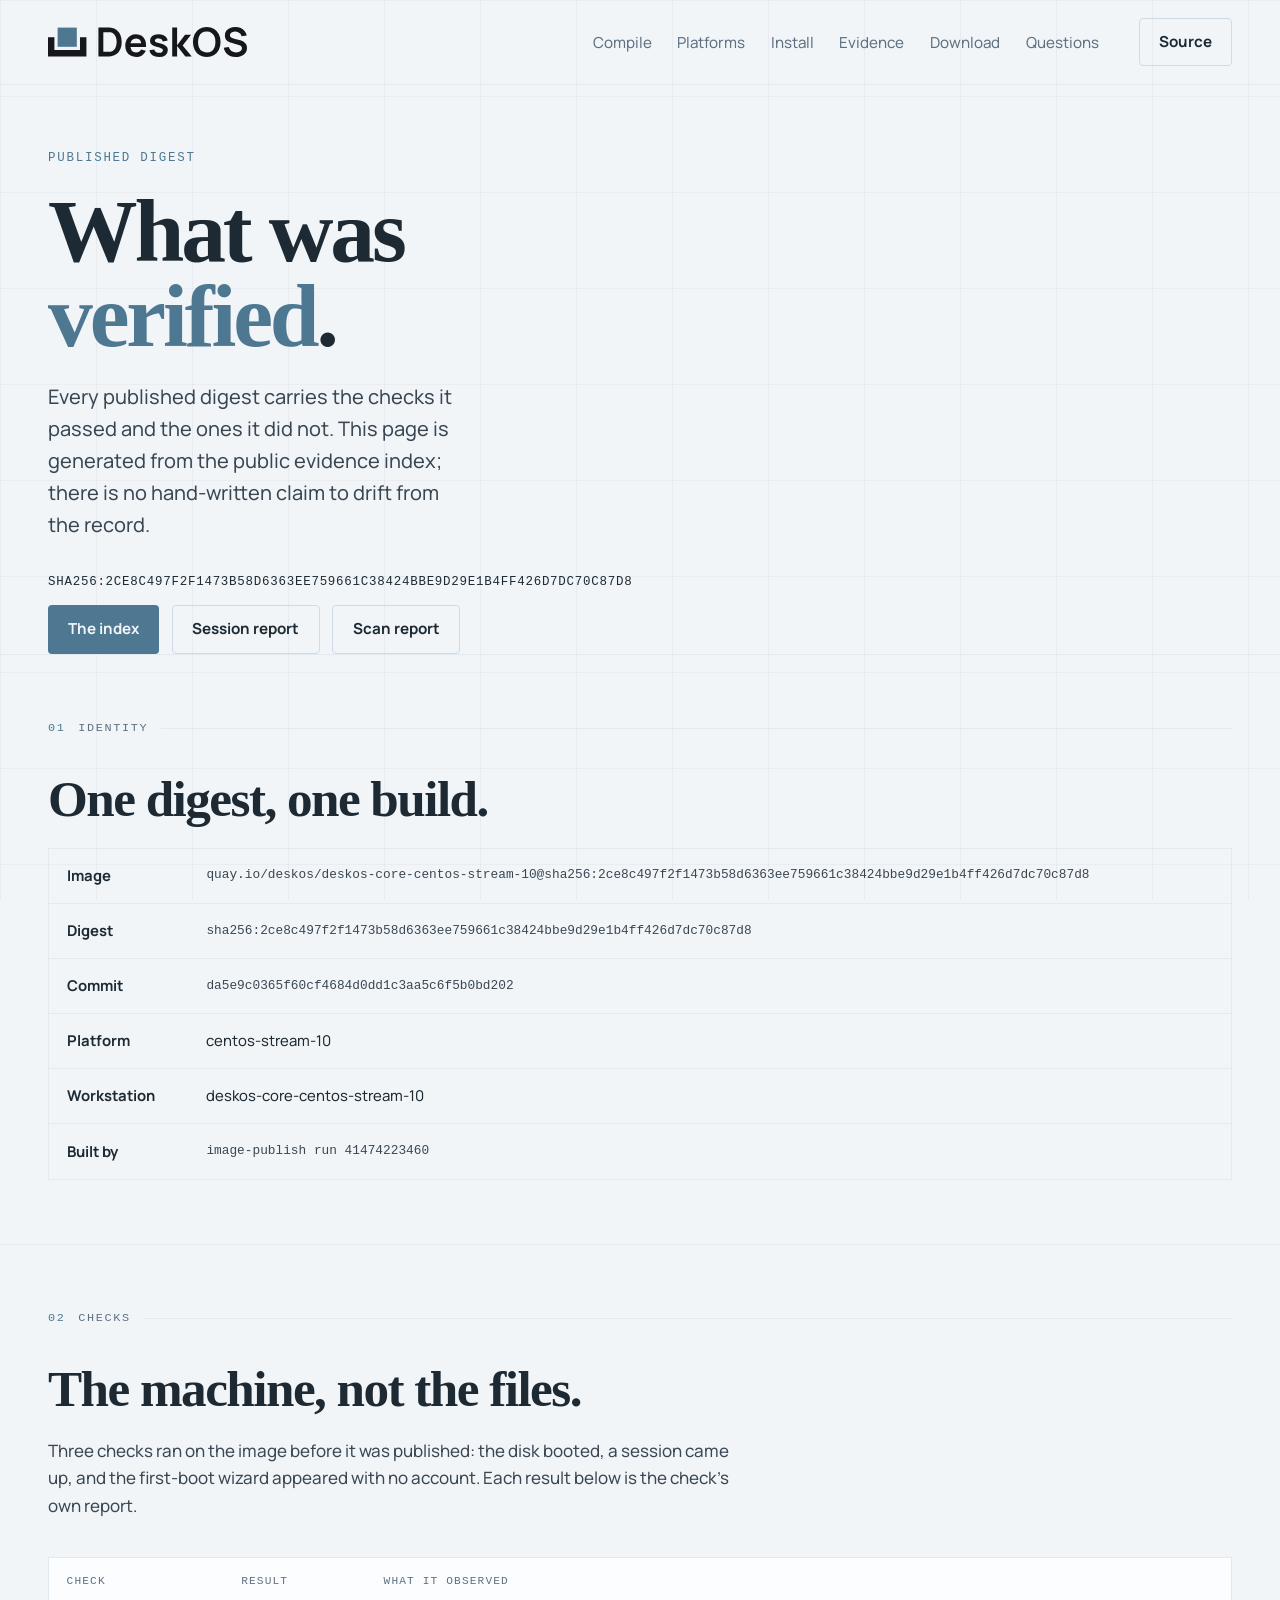
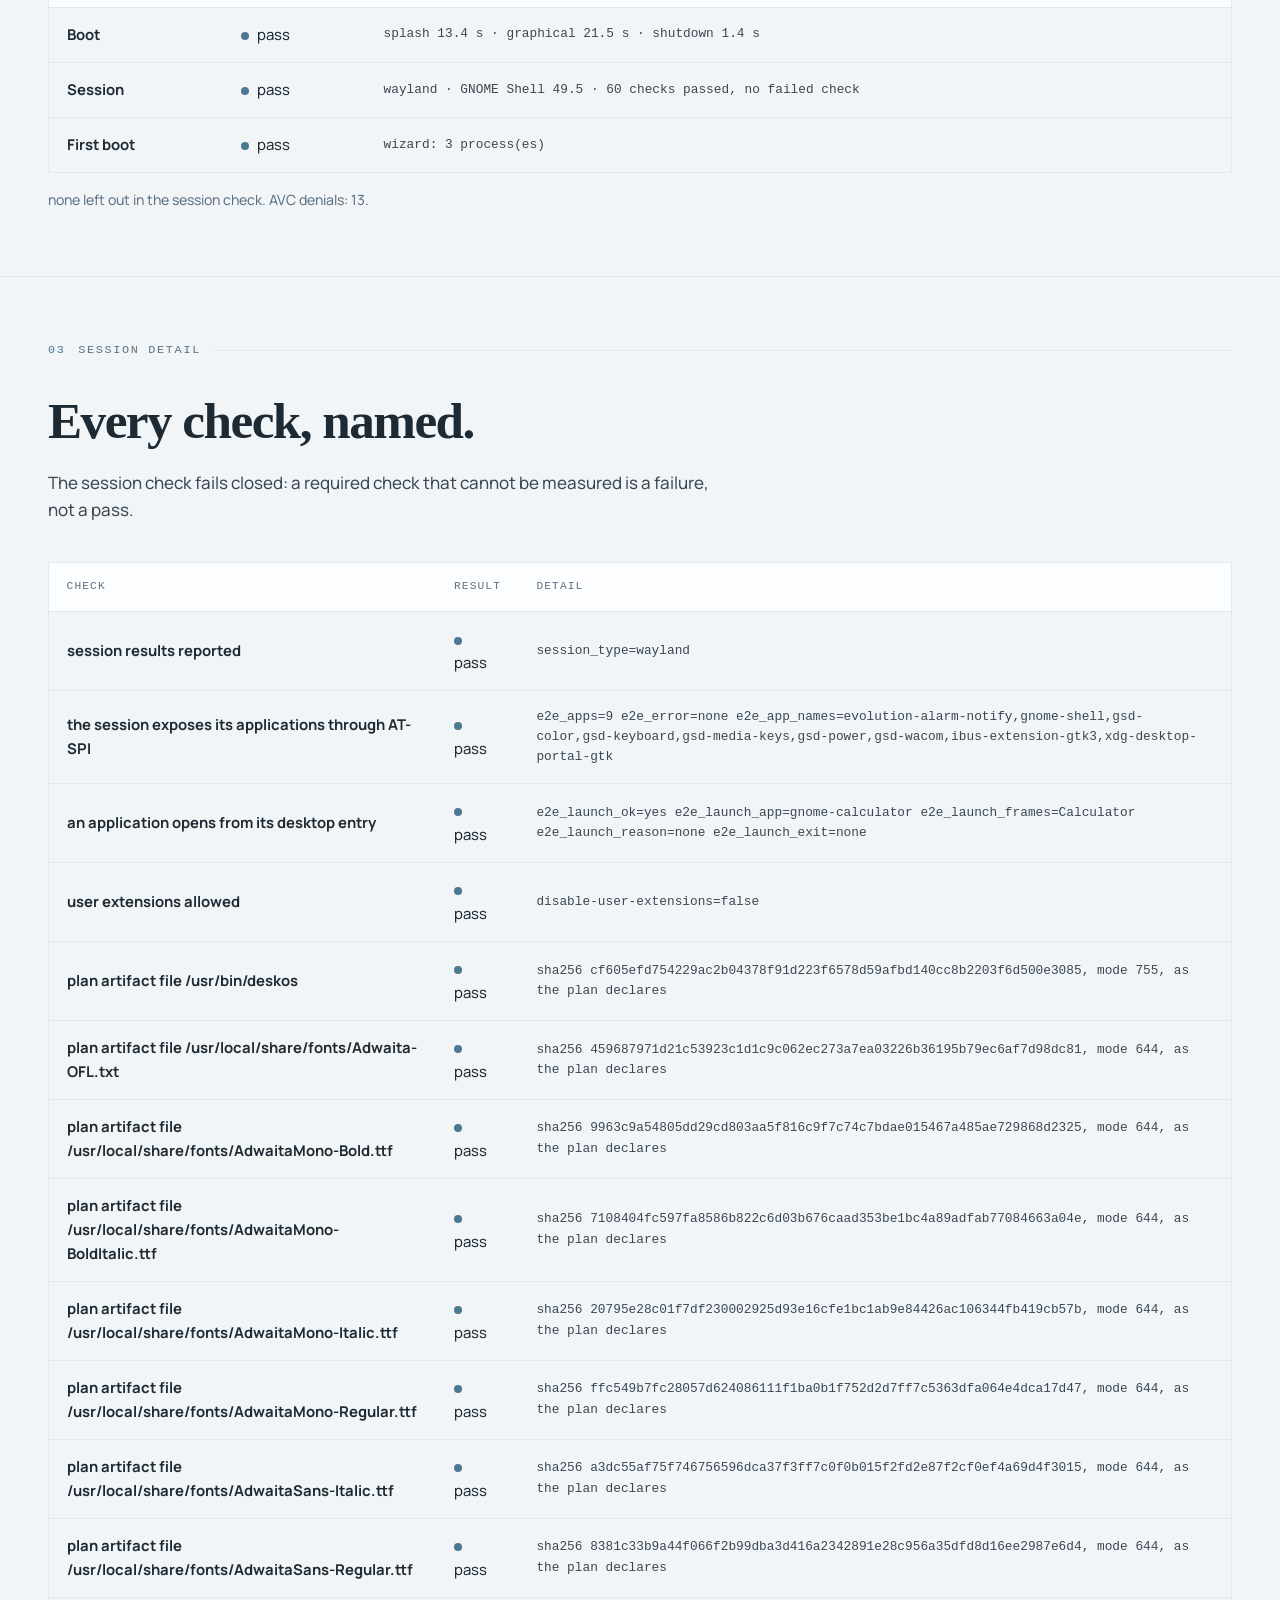
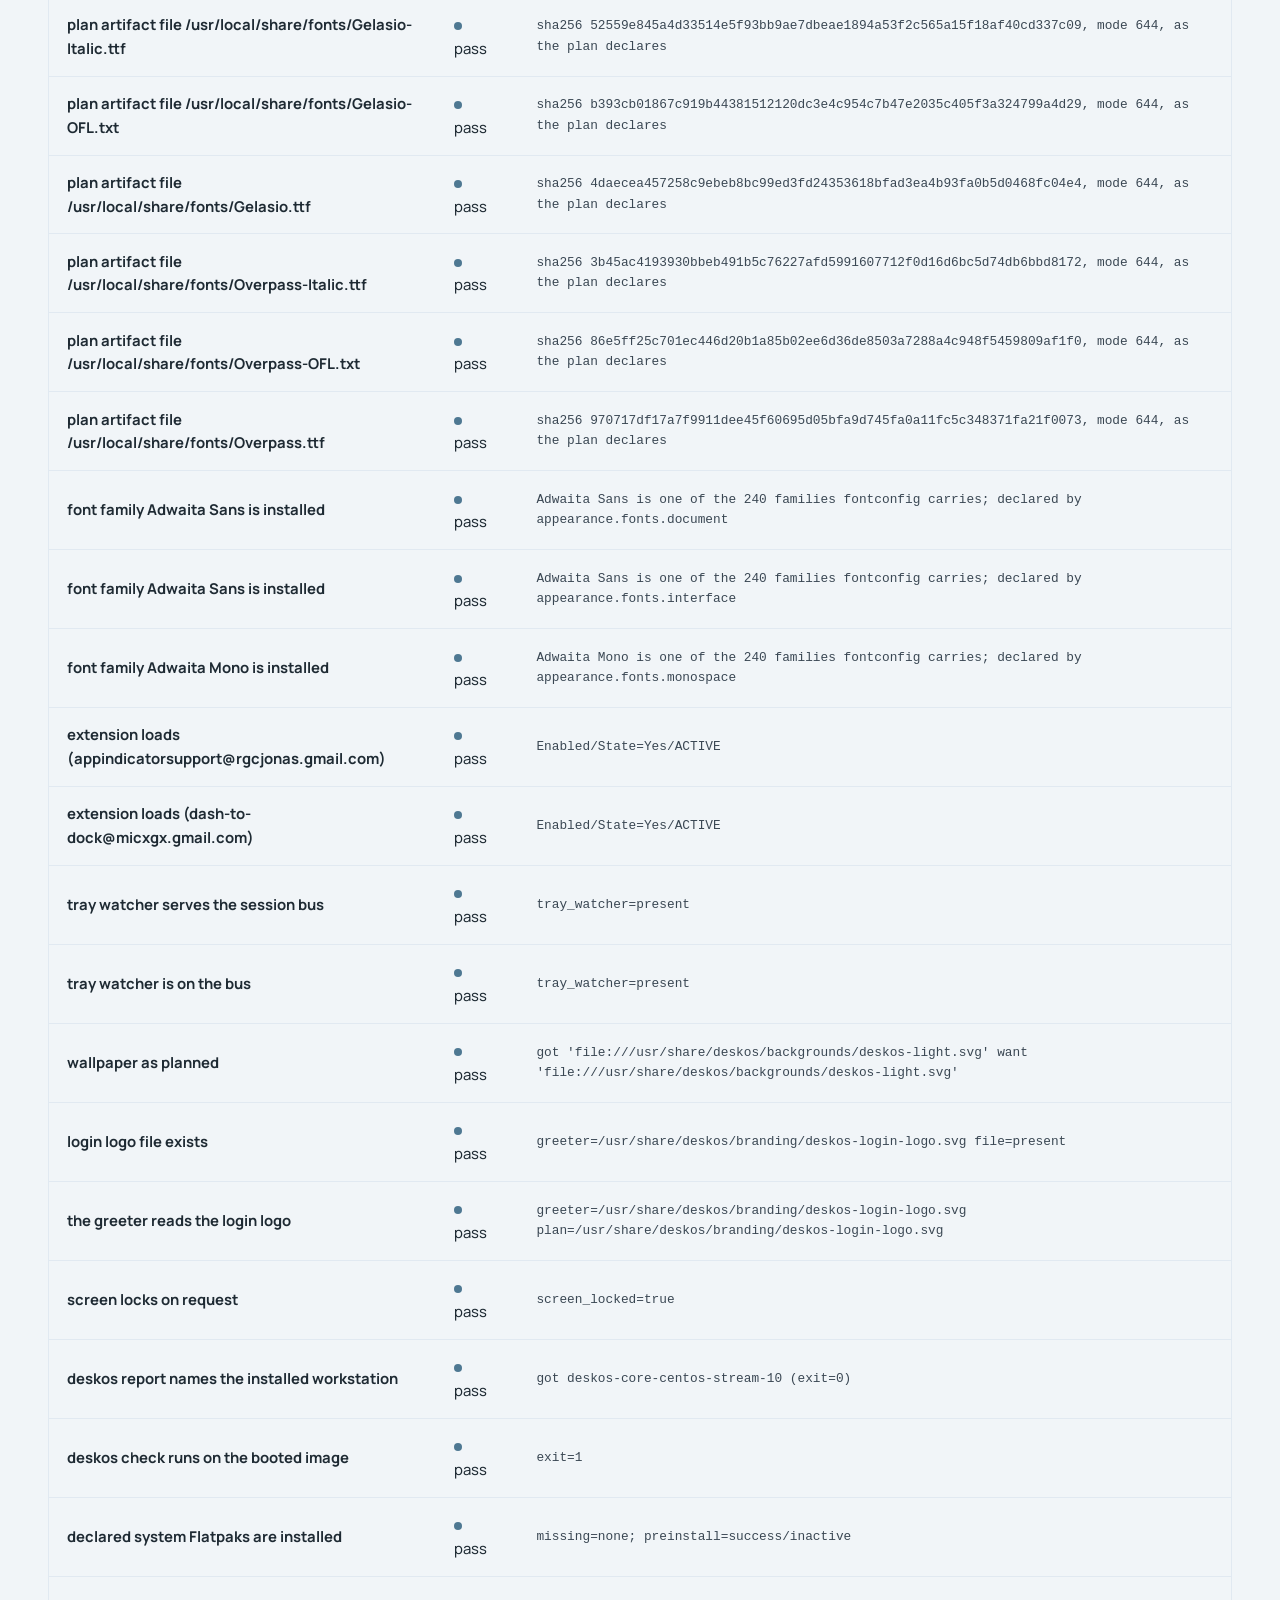
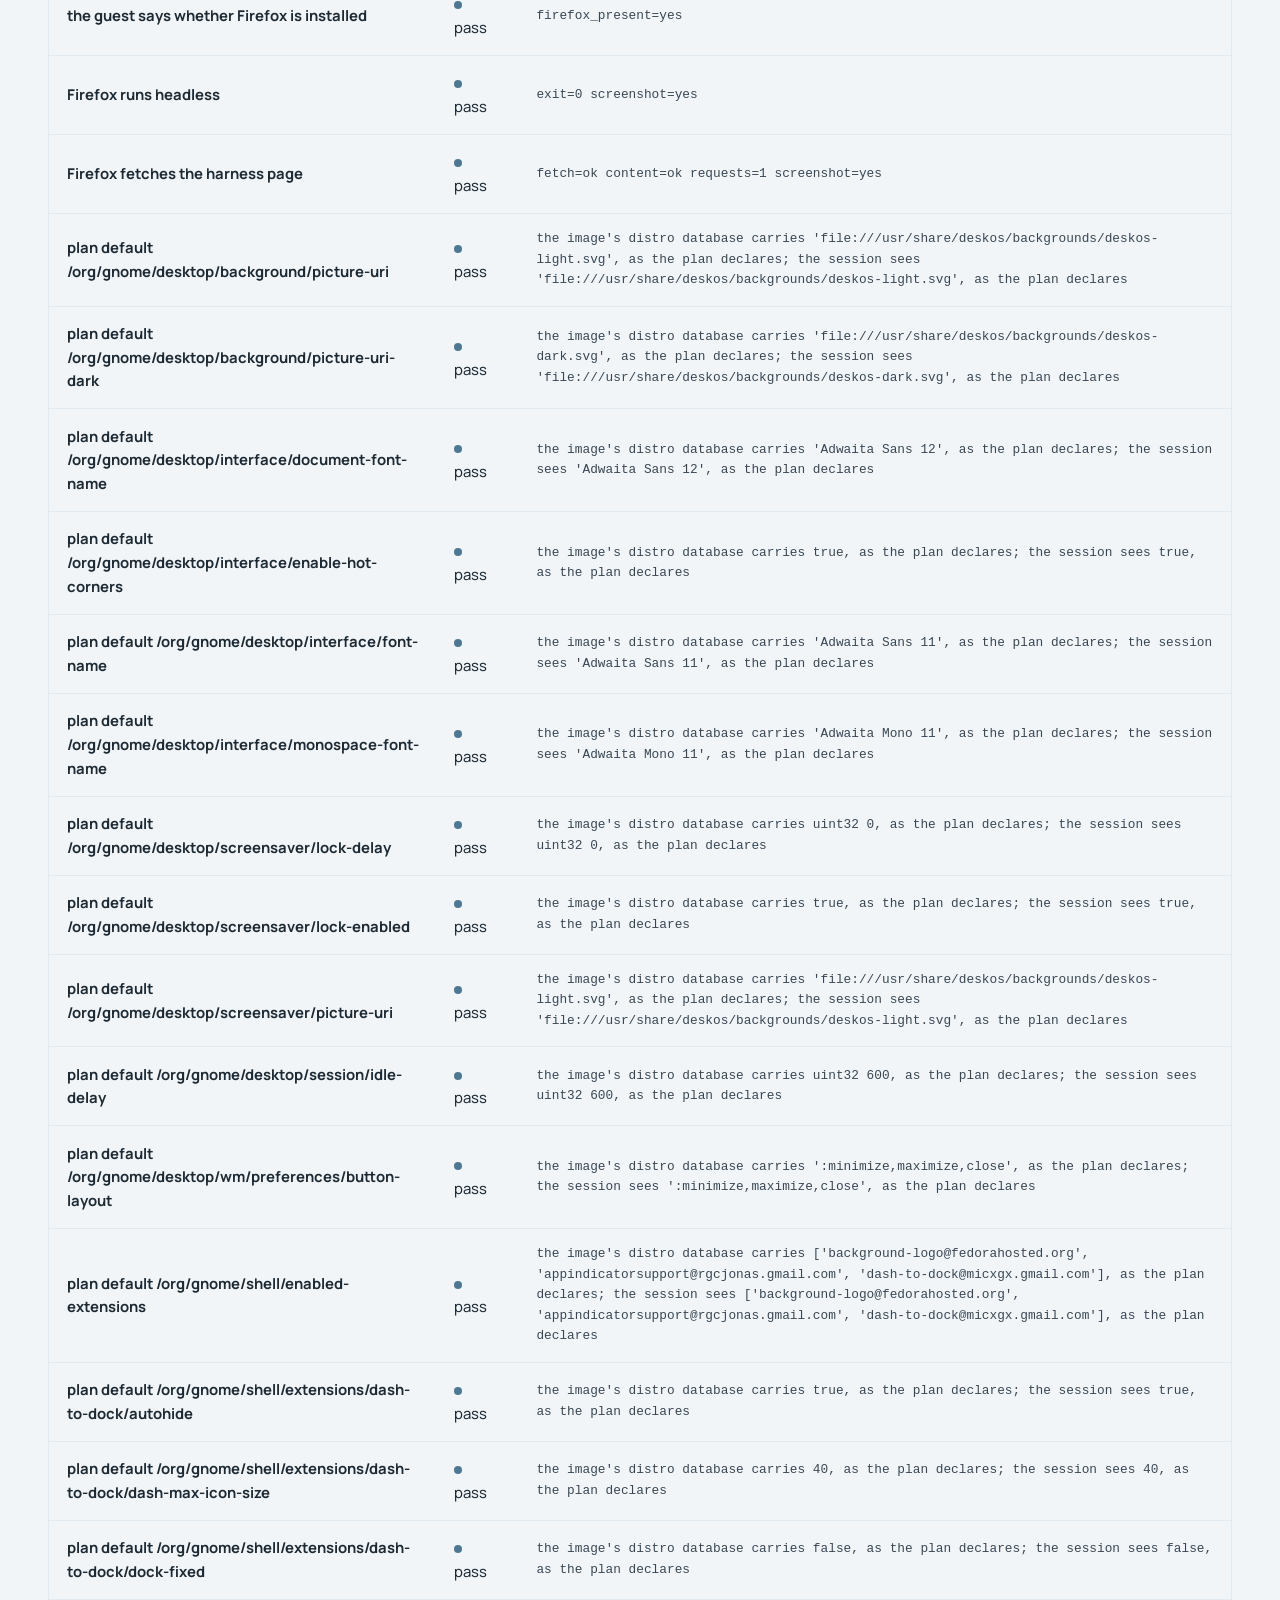
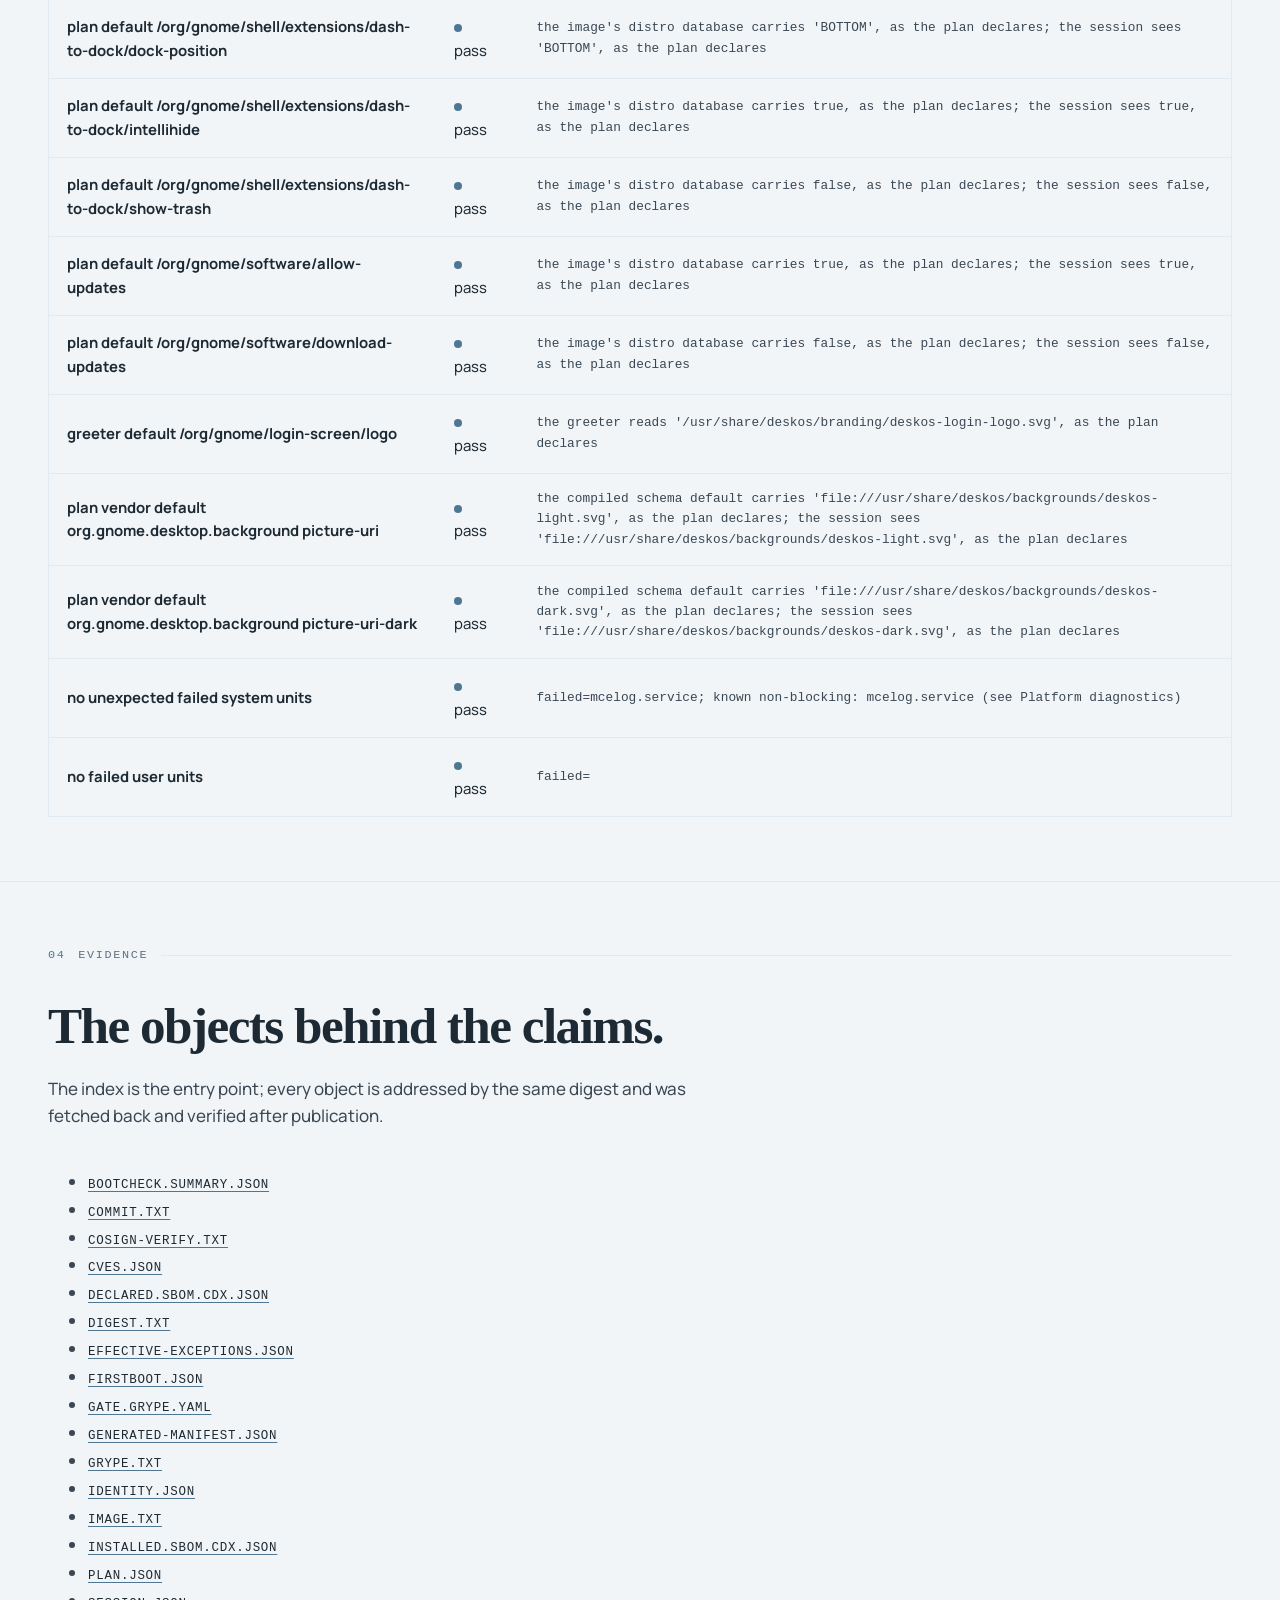
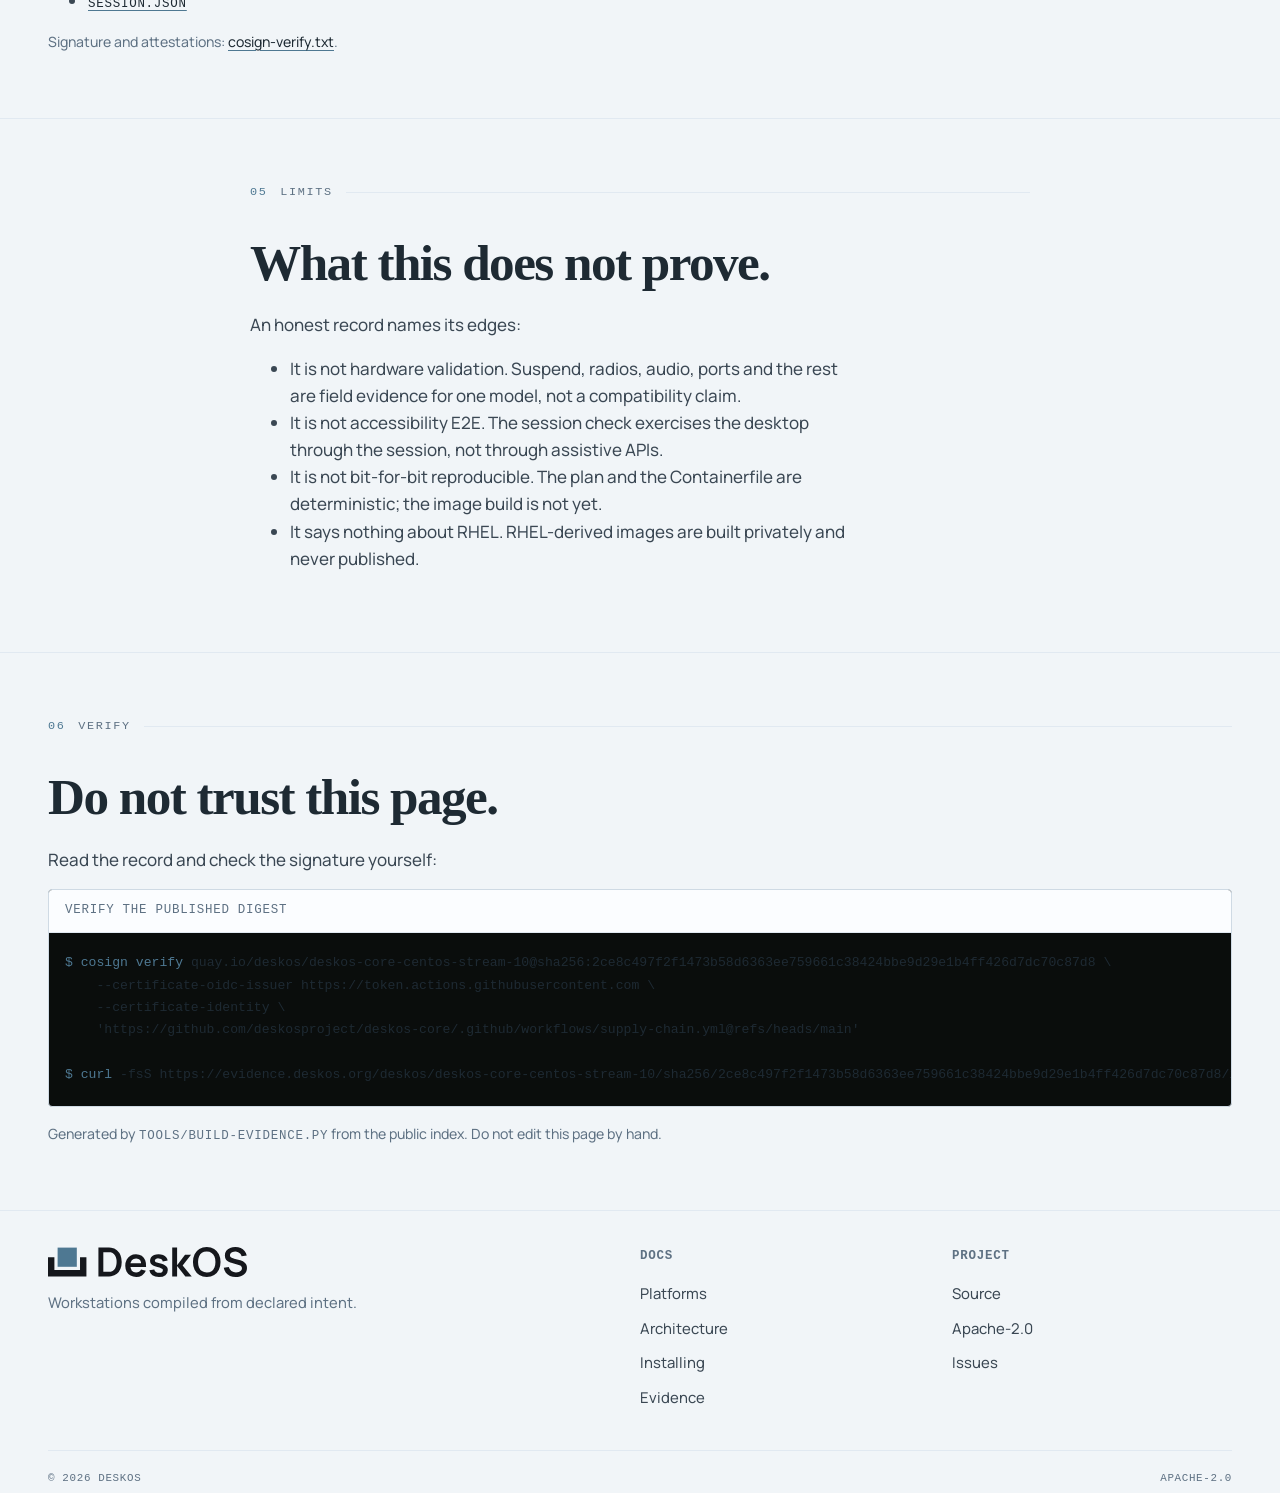
==== commit 19f5a9e9: "docs(site): the last two em dashes, in the page titles Evidence and Verify kept one in <title>. They" ====
--- a/evidence/index.html
+++ b/evidence/index.html
@@ -3,7 +3,7 @@
 <head>
 <meta charset="utf-8">
 <meta name="viewport" content="width=device-width, initial-scale=1">
-<title>Evidence — DeskOS</title>
+<title>Evidence · DeskOS</title>
 <meta name="description" content="What the published DeskOS digest was checked for: boot, session, first boot, the evidence objects and how to verify the signature.">
 <meta name="theme-color" content="#F1F5F8">
 <link rel="icon" href="../assets/favicon.svg" type="image/svg+xml">
@@ -41,11 +41,11 @@
       <p class="lede">Every published digest carries the checks it passed and the ones it
         did not. This page is generated from the public evidence index; there is no
         hand-written claim to drift from the record.</p>
-      <p class="mono">sha256:042e7136549a4c8731f22f567267645f0886197f6e37ef3434fdae623165a759</p>
+      <p class="mono">sha256:2ce8c497f2f1473b58d6363ee759661c38424bbe9d29e1b4ff426d7dc70c87d8</p>
       <div class="actions">
-        <a class="btn btn-solid" href="https://evidence.deskos.org/deskos/deskos-core-centos-stream-10/sha256/042e7136549a4c8731f22f567267645f0886197f6e37ef3434fdae623165a759/index.json">The index</a>
-        <a class="btn btn-ghost" href="https://evidence.deskos.org/deskos/deskos-core-centos-stream-10/sha256/042e7136549a4c8731f22f567267645f0886197f6e37ef3434fdae623165a759/session.json">Session report</a>
-        <a class="btn btn-ghost" href="https://evidence.deskos.org/deskos/deskos-core-centos-stream-10/sha256/042e7136549a4c8731f22f567267645f0886197f6e37ef3434fdae623165a759/grype.txt">Scan report</a>
+        <a class="btn btn-solid" href="https://evidence.deskos.org/deskos/deskos-core-centos-stream-10/sha256/2ce8c497f2f1473b58d6363ee759661c38424bbe9d29e1b4ff426d7dc70c87d8/index.json">The index</a>
+        <a class="btn btn-ghost" href="https://evidence.deskos.org/deskos/deskos-core-centos-stream-10/sha256/2ce8c497f2f1473b58d6363ee759661c38424bbe9d29e1b4ff426d7dc70c87d8/session.json">Session report</a>
+        <a class="btn btn-ghost" href="https://evidence.deskos.org/deskos/deskos-core-centos-stream-10/sha256/2ce8c497f2f1473b58d6363ee759661c38424bbe9d29e1b4ff426d7dc70c87d8/grype.txt">Scan report</a>
       </div>
     </div>
   </div>
@@ -58,12 +58,12 @@
     <div class="table-wrap" role="region" aria-label="Published identity" tabindex="0">
       <table class="platforms">
         <tbody>
-          <tr><th scope="row">Image</th><td class="mono">quay.io/deskos/deskos-core-centos-stream-10@sha256:042e7136549a4c8731f22f567267645f0886197f6e37ef3434fdae623165a759</td></tr>
-          <tr><th scope="row">Digest</th><td class="mono">sha256:042e7136549a4c8731f22f567267645f0886197f6e37ef3434fdae623165a759</td></tr>
-          <tr><th scope="row">Commit</th><td class="mono">04068279cd17ae9792a7637313e942b7d44cb55d</td></tr>
+          <tr><th scope="row">Image</th><td class="mono">quay.io/deskos/deskos-core-centos-stream-10@sha256:2ce8c497f2f1473b58d6363ee759661c38424bbe9d29e1b4ff426d7dc70c87d8</td></tr>
+          <tr><th scope="row">Digest</th><td class="mono">sha256:2ce8c497f2f1473b58d6363ee759661c38424bbe9d29e1b4ff426d7dc70c87d8</td></tr>
+          <tr><th scope="row">Commit</th><td class="mono">da5e9c0365f60cf4684d0dd1c3aa5c6f5b0bd202</td></tr>
           <tr><th scope="row">Platform</th><td>centos-stream-10</td></tr>
           <tr><th scope="row">Workstation</th><td>deskos-core-centos-stream-10</td></tr>
-          <tr><th scope="row">Built by</th><td class="mono">image-publish run 42753276062</td></tr>
+          <tr><th scope="row">Built by</th><td class="mono">image-publish run 41474223460</td></tr>
         </tbody>
       </table>
     </div>
@@ -86,22 +86,22 @@
           <tr>
             <th scope="row">Boot</th>
             <td><span class="dot dot-green"></span>pass</td>
-            <td class="mono">splash 11.6 s · graphical 19.3 s · shutdown 1.9 s</td>
+            <td class="mono">splash 13.4 s · graphical 21.5 s · shutdown 1.4 s</td>
           </tr>
           <tr>
             <th scope="row">Session</th>
             <td><span class="dot dot-green"></span>pass</td>
-            <td class="mono">wayland · GNOME Shell 49.10 · 62 checks passed, no failed check</td>
+            <td class="mono">wayland · GNOME Shell 49.5 · 60 checks passed, no failed check</td>
           </tr>
           <tr>
             <th scope="row">First boot</th>
             <td><span class="dot dot-green"></span>pass</td>
-            <td class="mono">wizard: 4 process(es)</td>
+            <td class="mono">wizard: 3 process(es)</td>
           </tr>
         </tbody>
       </table>
     </div>
-    <p class="table-note">none left out in the session check. AVC denials: 9.</p>
+    <p class="table-note">none left out in the session check. AVC denials: 13.</p>
   </div>
 </section>
 
@@ -118,11 +118,8 @@
           <tr><th scope="row">session results reported</th><td><span class="dot dot-green"></span>pass</td><td class="mono">session_type=wayland</td></tr>
           <tr><th scope="row">the session exposes its applications through AT-SPI</th><td><span class="dot dot-green"></span>pass</td><td class="mono">e2e_apps=9 e2e_error=none e2e_app_names=evolution-alarm-notify,gnome-shell,gsd-color,gsd-keyboard,gsd-media-keys,gsd-power,gsd-wacom,ibus-extension-gtk3,xdg-desktop-portal-gtk</td></tr>
           <tr><th scope="row">an application opens from its desktop entry</th><td><span class="dot dot-green"></span>pass</td><td class="mono">e2e_launch_ok=yes e2e_launch_app=gnome-calculator e2e_launch_frames=Calculator e2e_launch_reason=none e2e_launch_exit=none</td></tr>
-          <tr><th scope="row">Settings opens and exposes a panel</th><td><span class="dot dot-green"></span>pass</td><td class="mono">e2e_settings_ok=yes e2e_settings_app=gnome-control-center e2e_settings_panel=Network e2e_settings_marker=Network e2e_settings_reason=none</td></tr>
-          <tr><th scope="row">a file manager window closes through the tree</th><td><span class="dot dot-green"></span>pass</td><td class="mono">e2e_close_ok=yes e2e_close_app=org.gnome.Nautilus e2e_close_reason=none</td></tr>
-          <tr><th scope="row">the session locks and unlocks</th><td><span class="dot dot-green"></span>pass</td><td class="mono">e2e_lock_ok=yes e2e_lock_locked=yes e2e_lock_error=none password_unit=success/0/inactive</td></tr>
           <tr><th scope="row">user extensions allowed</th><td><span class="dot dot-green"></span>pass</td><td class="mono">disable-user-extensions=false</td></tr>
-          <tr><th scope="row">plan artifact file /usr/bin/deskos</th><td><span class="dot dot-green"></span>pass</td><td class="mono">sha256 bbb45f8fe00be9884a09cc62ba96136ce1e15c0e5e287db2baa182c29cba40f8, mode 755, as the plan declares</td></tr>
+          <tr><th scope="row">plan artifact file /usr/bin/deskos</th><td><span class="dot dot-green"></span>pass</td><td class="mono">sha256 cf605efd754229ac2b04378f91d223f6578d59afbd140cc8b2203f6d500e3085, mode 755, as the plan declares</td></tr>
           <tr><th scope="row">plan artifact file /usr/local/share/fonts/Adwaita-OFL.txt</th><td><span class="dot dot-green"></span>pass</td><td class="mono">sha256 459687971d21c53923c1d1c9c062ec273a7ea03226b36195b79ec6af7d98dc81, mode 644, as the plan declares</td></tr>
           <tr><th scope="row">plan artifact file /usr/local/share/fonts/AdwaitaMono-Bold.ttf</th><td><span class="dot dot-green"></span>pass</td><td class="mono">sha256 9963c9a54805dd29cd803aa5f816c9f7c74c7bdae015467a485ae729868d2325, mode 644, as the plan declares</td></tr>
           <tr><th scope="row">plan artifact file /usr/local/share/fonts/AdwaitaMono-BoldItalic.ttf</th><td><span class="dot dot-green"></span>pass</td><td class="mono">sha256 7108404fc597fa8586b822c6d03b676caad353be1bc4a89adfab77084663a04e, mode 644, as the plan declares</td></tr>
@@ -161,6 +158,7 @@
           <tr><th scope="row">plan default /org/gnome/desktop/interface/monospace-font-name</th><td><span class="dot dot-green"></span>pass</td><td class="mono">the image&#x27;s distro database carries &#x27;Adwaita Mono 11&#x27;, as the plan declares; the session sees &#x27;Adwaita Mono 11&#x27;, as the plan declares</td></tr>
           <tr><th scope="row">plan default /org/gnome/desktop/screensaver/lock-delay</th><td><span class="dot dot-green"></span>pass</td><td class="mono">the image&#x27;s distro database carries uint32 0, as the plan declares; the session sees uint32 0, as the plan declares</td></tr>
           <tr><th scope="row">plan default /org/gnome/desktop/screensaver/lock-enabled</th><td><span class="dot dot-green"></span>pass</td><td class="mono">the image&#x27;s distro database carries true, as the plan declares; the session sees true, as the plan declares</td></tr>
+          <tr><th scope="row">plan default /org/gnome/desktop/screensaver/picture-uri</th><td><span class="dot dot-green"></span>pass</td><td class="mono">the image&#x27;s distro database carries &#x27;file:///usr/share/deskos/backgrounds/deskos-light.svg&#x27;, as the plan declares; the session sees &#x27;file:///usr/share/deskos/backgrounds/deskos-light.svg&#x27;, as the plan declares</td></tr>
           <tr><th scope="row">plan default /org/gnome/desktop/session/idle-delay</th><td><span class="dot dot-green"></span>pass</td><td class="mono">the image&#x27;s distro database carries uint32 600, as the plan declares; the session sees uint32 600, as the plan declares</td></tr>
           <tr><th scope="row">plan default /org/gnome/desktop/wm/preferences/button-layout</th><td><span class="dot dot-green"></span>pass</td><td class="mono">the image&#x27;s distro database carries &#x27;:minimize,maximize,close&#x27;, as the plan declares; the session sees &#x27;:minimize,maximize,close&#x27;, as the plan declares</td></tr>
           <tr><th scope="row">plan default /org/gnome/shell/enabled-extensions</th><td><span class="dot dot-green"></span>pass</td><td class="mono">the image&#x27;s distro database carries [&#x27;background-logo@fedorahosted.org&#x27;, &#x27;appindicatorsupport@rgcjonas.gmail.com&#x27;, &#x27;dash-to-dock@micxgx.gmail.com&#x27;], as the plan declares; the session sees [&#x27;background-logo@fedorahosted.org&#x27;, &#x27;appindicatorsupport@rgcjonas.gmail.com&#x27;, &#x27;dash-to-dock@micxgx.gmail.com&#x27;], as the plan declares</td></tr>
@@ -175,7 +173,7 @@
           <tr><th scope="row">greeter default /org/gnome/login-screen/logo</th><td><span class="dot dot-green"></span>pass</td><td class="mono">the greeter reads &#x27;/usr/share/deskos/branding/deskos-login-logo.svg&#x27;, as the plan declares</td></tr>
           <tr><th scope="row">plan vendor default org.gnome.desktop.background picture-uri</th><td><span class="dot dot-green"></span>pass</td><td class="mono">the compiled schema default carries &#x27;file:///usr/share/deskos/backgrounds/deskos-light.svg&#x27;, as the plan declares; the session sees &#x27;file:///usr/share/deskos/backgrounds/deskos-light.svg&#x27;, as the plan declares</td></tr>
           <tr><th scope="row">plan vendor default org.gnome.desktop.background picture-uri-dark</th><td><span class="dot dot-green"></span>pass</td><td class="mono">the compiled schema default carries &#x27;file:///usr/share/deskos/backgrounds/deskos-dark.svg&#x27;, as the plan declares; the session sees &#x27;file:///usr/share/deskos/backgrounds/deskos-dark.svg&#x27;, as the plan declares</td></tr>
-          <tr><th scope="row">no unexpected failed system units</th><td><span class="dot dot-green"></span>pass</td><td class="mono">failed=</td></tr>
+          <tr><th scope="row">no unexpected failed system units</th><td><span class="dot dot-green"></span>pass</td><td class="mono">failed=mcelog.service; known non-blocking: mcelog.service (see Platform diagnostics)</td></tr>
           <tr><th scope="row">no failed user units</th><td><span class="dot dot-green"></span>pass</td><td class="mono">failed=</td></tr>
         </tbody>
       </table>
@@ -190,24 +188,24 @@
     <p class="body section-lede">The index is the entry point; every object is addressed by
       the same digest and was fetched back and verified after publication.</p>
     <ul class="body">
-            <li><a class="mono" href="https://evidence.deskos.org/deskos/deskos-core-centos-stream-10/sha256/042e7136549a4c8731f22f567267645f0886197f6e37ef3434fdae623165a759/bootcheck.summary.json">bootcheck.summary.json</a></li>
-            <li><a class="mono" href="https://evidence.deskos.org/deskos/deskos-core-centos-stream-10/sha256/042e7136549a4c8731f22f567267645f0886197f6e37ef3434fdae623165a759/commit.txt">commit.txt</a></li>
-            <li><a class="mono" href="https://evidence.deskos.org/deskos/deskos-core-centos-stream-10/sha256/042e7136549a4c8731f22f567267645f0886197f6e37ef3434fdae623165a759/cosign-verify.txt">cosign-verify.txt</a></li>
-            <li><a class="mono" href="https://evidence.deskos.org/deskos/deskos-core-centos-stream-10/sha256/042e7136549a4c8731f22f567267645f0886197f6e37ef3434fdae623165a759/cves.json">cves.json</a></li>
-            <li><a class="mono" href="https://evidence.deskos.org/deskos/deskos-core-centos-stream-10/sha256/042e7136549a4c8731f22f567267645f0886197f6e37ef3434fdae623165a759/declared.sbom.cdx.json">declared.sbom.cdx.json</a></li>
-            <li><a class="mono" href="https://evidence.deskos.org/deskos/deskos-core-centos-stream-10/sha256/042e7136549a4c8731f22f567267645f0886197f6e37ef3434fdae623165a759/digest.txt">digest.txt</a></li>
-            <li><a class="mono" href="https://evidence.deskos.org/deskos/deskos-core-centos-stream-10/sha256/042e7136549a4c8731f22f567267645f0886197f6e37ef3434fdae623165a759/effective-exceptions.json">effective-exceptions.json</a></li>
-            <li><a class="mono" href="https://evidence.deskos.org/deskos/deskos-core-centos-stream-10/sha256/042e7136549a4c8731f22f567267645f0886197f6e37ef3434fdae623165a759/firstboot.json">firstboot.json</a></li>
-            <li><a class="mono" href="https://evidence.deskos.org/deskos/deskos-core-centos-stream-10/sha256/042e7136549a4c8731f22f567267645f0886197f6e37ef3434fdae623165a759/gate.grype.yaml">gate.grype.yaml</a></li>
-            <li><a class="mono" href="https://evidence.deskos.org/deskos/deskos-core-centos-stream-10/sha256/042e7136549a4c8731f22f567267645f0886197f6e37ef3434fdae623165a759/generated-manifest.json">generated-manifest.json</a></li>
-            <li><a class="mono" href="https://evidence.deskos.org/deskos/deskos-core-centos-stream-10/sha256/042e7136549a4c8731f22f567267645f0886197f6e37ef3434fdae623165a759/grype.txt">grype.txt</a></li>
-            <li><a class="mono" href="https://evidence.deskos.org/deskos/deskos-core-centos-stream-10/sha256/042e7136549a4c8731f22f567267645f0886197f6e37ef3434fdae623165a759/identity.json">identity.json</a></li>
-            <li><a class="mono" href="https://evidence.deskos.org/deskos/deskos-core-centos-stream-10/sha256/042e7136549a4c8731f22f567267645f0886197f6e37ef3434fdae623165a759/image.txt">image.txt</a></li>
-            <li><a class="mono" href="https://evidence.deskos.org/deskos/deskos-core-centos-stream-10/sha256/042e7136549a4c8731f22f567267645f0886197f6e37ef3434fdae623165a759/installed.sbom.cdx.json">installed.sbom.cdx.json</a></li>
-            <li><a class="mono" href="https://evidence.deskos.org/deskos/deskos-core-centos-stream-10/sha256/042e7136549a4c8731f22f567267645f0886197f6e37ef3434fdae623165a759/plan.json">plan.json</a></li>
-            <li><a class="mono" href="https://evidence.deskos.org/deskos/deskos-core-centos-stream-10/sha256/042e7136549a4c8731f22f567267645f0886197f6e37ef3434fdae623165a759/session.json">session.json</a></li>
+            <li><a class="mono" href="https://evidence.deskos.org/deskos/deskos-core-centos-stream-10/sha256/2ce8c497f2f1473b58d6363ee759661c38424bbe9d29e1b4ff426d7dc70c87d8/bootcheck.summary.json">bootcheck.summary.json</a></li>
+            <li><a class="mono" href="https://evidence.deskos.org/deskos/deskos-core-centos-stream-10/sha256/2ce8c497f2f1473b58d6363ee759661c38424bbe9d29e1b4ff426d7dc70c87d8/commit.txt">commit.txt</a></li>
+            <li><a class="mono" href="https://evidence.deskos.org/deskos/deskos-core-centos-stream-10/sha256/2ce8c497f2f1473b58d6363ee759661c38424bbe9d29e1b4ff426d7dc70c87d8/cosign-verify.txt">cosign-verify.txt</a></li>
+            <li><a class="mono" href="https://evidence.deskos.org/deskos/deskos-core-centos-stream-10/sha256/2ce8c497f2f1473b58d6363ee759661c38424bbe9d29e1b4ff426d7dc70c87d8/cves.json">cves.json</a></li>
+            <li><a class="mono" href="https://evidence.deskos.org/deskos/deskos-core-centos-stream-10/sha256/2ce8c497f2f1473b58d6363ee759661c38424bbe9d29e1b4ff426d7dc70c87d8/declared.sbom.cdx.json">declared.sbom.cdx.json</a></li>
+            <li><a class="mono" href="https://evidence.deskos.org/deskos/deskos-core-centos-stream-10/sha256/2ce8c497f2f1473b58d6363ee759661c38424bbe9d29e1b4ff426d7dc70c87d8/digest.txt">digest.txt</a></li>
+            <li><a class="mono" href="https://evidence.deskos.org/deskos/deskos-core-centos-stream-10/sha256/2ce8c497f2f1473b58d6363ee759661c38424bbe9d29e1b4ff426d7dc70c87d8/effective-exceptions.json">effective-exceptions.json</a></li>
+            <li><a class="mono" href="https://evidence.deskos.org/deskos/deskos-core-centos-stream-10/sha256/2ce8c497f2f1473b58d6363ee759661c38424bbe9d29e1b4ff426d7dc70c87d8/firstboot.json">firstboot.json</a></li>
+            <li><a class="mono" href="https://evidence.deskos.org/deskos/deskos-core-centos-stream-10/sha256/2ce8c497f2f1473b58d6363ee759661c38424bbe9d29e1b4ff426d7dc70c87d8/gate.grype.yaml">gate.grype.yaml</a></li>
+            <li><a class="mono" href="https://evidence.deskos.org/deskos/deskos-core-centos-stream-10/sha256/2ce8c497f2f1473b58d6363ee759661c38424bbe9d29e1b4ff426d7dc70c87d8/generated-manifest.json">generated-manifest.json</a></li>
+            <li><a class="mono" href="https://evidence.deskos.org/deskos/deskos-core-centos-stream-10/sha256/2ce8c497f2f1473b58d6363ee759661c38424bbe9d29e1b4ff426d7dc70c87d8/grype.txt">grype.txt</a></li>
+            <li><a class="mono" href="https://evidence.deskos.org/deskos/deskos-core-centos-stream-10/sha256/2ce8c497f2f1473b58d6363ee759661c38424bbe9d29e1b4ff426d7dc70c87d8/identity.json">identity.json</a></li>
+            <li><a class="mono" href="https://evidence.deskos.org/deskos/deskos-core-centos-stream-10/sha256/2ce8c497f2f1473b58d6363ee759661c38424bbe9d29e1b4ff426d7dc70c87d8/image.txt">image.txt</a></li>
+            <li><a class="mono" href="https://evidence.deskos.org/deskos/deskos-core-centos-stream-10/sha256/2ce8c497f2f1473b58d6363ee759661c38424bbe9d29e1b4ff426d7dc70c87d8/installed.sbom.cdx.json">installed.sbom.cdx.json</a></li>
+            <li><a class="mono" href="https://evidence.deskos.org/deskos/deskos-core-centos-stream-10/sha256/2ce8c497f2f1473b58d6363ee759661c38424bbe9d29e1b4ff426d7dc70c87d8/plan.json">plan.json</a></li>
+            <li><a class="mono" href="https://evidence.deskos.org/deskos/deskos-core-centos-stream-10/sha256/2ce8c497f2f1473b58d6363ee759661c38424bbe9d29e1b4ff426d7dc70c87d8/session.json">session.json</a></li>
     </ul>
-    <p class="table-note">Signature and attestations: <a href="https://evidence.deskos.org/deskos/deskos-core-centos-stream-10/sha256/042e7136549a4c8731f22f567267645f0886197f6e37ef3434fdae623165a759/cosign-verify.txt">cosign-verify.txt</a>.</p>
+    <p class="table-note">Signature and attestations: <a href="https://evidence.deskos.org/deskos/deskos-core-centos-stream-10/sha256/2ce8c497f2f1473b58d6363ee759661c38424bbe9d29e1b4ff426d7dc70c87d8/cosign-verify.txt">cosign-verify.txt</a>.</p>
   </div>
 </section>
 
@@ -236,12 +234,12 @@
     <p class="body">Read the record and check the signature yourself:</p>
     <figure class="terminal">
       <figcaption class="mono">verify the published digest</figcaption>
-      <pre><span class="c-prompt">$</span> <span class="c-cmd">cosign verify</span> quay.io/deskos/deskos-core-centos-stream-10@sha256:042e7136549a4c8731f22f567267645f0886197f6e37ef3434fdae623165a759 \
+      <pre><span class="c-prompt">$</span> <span class="c-cmd">cosign verify</span> quay.io/deskos/deskos-core-centos-stream-10@sha256:2ce8c497f2f1473b58d6363ee759661c38424bbe9d29e1b4ff426d7dc70c87d8 \
     --certificate-oidc-issuer https://token.actions.githubusercontent.com \
     --certificate-identity \
     'https://github.com/deskosproject/deskos-core/.github/workflows/supply-chain.yml@refs/heads/main'
 
-<span class="c-prompt">$</span> <span class="c-cmd">curl</span> -fsS https://evidence.deskos.org/deskos/deskos-core-centos-stream-10/sha256/042e7136549a4c8731f22f567267645f0886197f6e37ef3434fdae623165a759/index.json | <span class="c-cmd">jq</span> .digest</pre>
+<span class="c-prompt">$</span> <span class="c-cmd">curl</span> -fsS https://evidence.deskos.org/deskos/deskos-core-centos-stream-10/sha256/2ce8c497f2f1473b58d6363ee759661c38424bbe9d29e1b4ff426d7dc70c87d8/index.json | <span class="c-cmd">jq</span> .digest</pre>
     </figure>
     <p class="table-note">Generated by <span class="mono">tools/build-evidence.py</span> from
       the public index. Do not edit this page by hand.</p>
--- a/assets/site.css
+++ b/assets/site.css
@@ -220,6 +220,72 @@
 .c-cmd { color: var(--accent); }
 .c-flag { color: var(--blue); }
 
+/* Code comparison: the YAML and the file it produces. */
+.code-compare {
+  display: grid; grid-template-columns: minmax(0, 1fr) auto minmax(0, 1.12fr);
+  gap: clamp(.8rem, 2vw, 1.4rem); align-items: stretch;
+  margin-top: clamp(2rem, 4vw, 3rem);
+}
+.code-pane {
+  margin: 0; min-width: 0; display: flex; flex-direction: column;
+  background: var(--panel); border: 1px solid var(--line);
+  border-radius: var(--radius); overflow: hidden;
+}
+.code-pane figcaption {
+  display: flex; gap: .55rem; align-items: baseline;
+  padding: .6rem .9rem; border-bottom: 1px solid var(--line-soft);
+  background: var(--panel-2); color: var(--muted); font-size: .78rem;
+}
+.code-pane figcaption .mono { color: var(--accent); }
+.code-pane pre {
+  margin: 0; padding: .85rem .9rem; flex: 1; overflow-x: auto;
+  font-family: var(--mono); font-size: .7rem; line-height: 1.65; color: #33414c;
+}
+.code-pane code { font: inherit; }
+.c-key { color: #0a7f9e; font-weight: 700; }
+/* YAML swatches, close to the docs.deskos.org code blocks: keys cyan, numbers
+   teal, scalars and punctuation dark, comments grey. */
+.y-key { color: #0a7f9e; font-weight: 600; }
+.y-str { color: #2f3b3a; }
+.y-num { color: #2b8f8d; }
+.y-punct { color: #5a6560; }
+.code-arrow {
+  display: flex; flex-direction: column; align-items: center; justify-content: center;
+  gap: .35rem; color: var(--muted); text-align: center;
+}
+.code-arrow .mono { font-size: .62rem; letter-spacing: .1em; text-transform: uppercase; }
+.code-arrow::after { content: "→"; font-size: 1.2rem; color: var(--accent); line-height: 1; }
+
+/* Install: two paths, short lines. */
+.path { border-top: 1px solid var(--line-soft); padding-top: 1.2rem; margin-top: 1.4rem; }
+.path-title { font-size: 1.05rem; margin: 0 0 .5rem; letter-spacing: -.01em; }
+.path-num {
+  color: var(--accent); font-family: var(--mono); font-size: .72rem;
+  letter-spacing: .1em; margin-right: .55rem;
+}
+.path .body { margin-bottom: .5rem; }
+.path .light-note { margin: .2rem 0 .6rem; }
+.path-list { margin: 0 0 .9rem; padding-left: 1.1rem; color: #3a4753; font-size: .95rem; }
+.path-list li { margin: 0 0 .45rem; }
+.path-list code { font-size: .82rem; }
+.path-actions { display: flex; flex-wrap: wrap; gap: .6rem; margin: 0; }
+.path-link { margin: 0; font-size: .95rem; font-weight: 700; }
+
+/* Why not something else */
+.why-title {
+  font-family: "Iowan Old Style", "Palatino Linotype", Palatino, Georgia, serif;
+  font-size: clamp(1.5rem, 2.6vw, 2rem); letter-spacing: -.02em; font-weight: 800;
+  margin: clamp(2.4rem, 4vw, 3.4rem) 0 1.2rem;
+}
+.why {
+  display: grid; grid-template-columns: repeat(3, 1fr); gap: 1px;
+  background: var(--line-soft); border: 1px solid var(--line-soft);
+}
+.why-item { background: var(--ink); padding: 1.2rem 1.2rem 1.4rem; }
+.why-item h4 { margin: 0 0 .55rem; font-size: 1rem; letter-spacing: -.01em; }
+.why-item p { margin: 0; color: #3a4753; font-size: .92rem; max-width: 40ch; text-wrap: pretty; }
+.why-item code { font-size: .8rem; }
+
 /* FAQ */
 details { border-top: 1px solid var(--line-soft); padding: 1.1rem 0; }
 details:last-of-type { border-bottom: 1px solid var(--line-soft); }
@@ -238,6 +304,13 @@
 .footer ul a { color: #3a4753; text-decoration: none; font-size: .93rem; }
 .footer ul a:hover { color: var(--accent); }
 .footer-bottom { display: flex; justify-content: space-between; gap: 1rem; border-top: 1px solid var(--line-soft); margin-top: 2.5rem; padding-top: 1.2rem; color: var(--muted); font-size: .68rem; }
+
+/* The code panes hold lines a reader compares, so they stack before the
+   two-column layout starts clipping them. */
+@media (max-width: 1080px) {
+  .code-compare { grid-template-columns: 1fr; }
+  .code-arrow::after { content: "↓"; }
+}
 
 @media (max-width: 980px) {
   .hero-grid, .section-grid { grid-template-columns: 1fr; }
@@ -249,6 +322,7 @@
   .lesson-visual { grid-column: 2; }
   .merge { grid-template-columns: 1fr; }
   .merge-arrow { transform: rotate(90deg); }
+  .why { grid-template-columns: 1fr; }
   .pair { grid-template-columns: 1fr; }
   .glossary { grid-template-columns: 1fr; }
   .facts { grid-template-columns: 1fr 1fr; }
@@ -266,6 +340,7 @@
   .facts { grid-template-columns: 1fr; }
   .footer-bottom { flex-direction: column; }
   .terminal pre { font-size: .7rem; white-space: pre-wrap; word-break: break-word; }
+  .code-pane pre { font-size: .68rem; white-space: pre-wrap; word-break: break-word; }
 }
 
 @media (prefers-reduced-motion: reduce) {
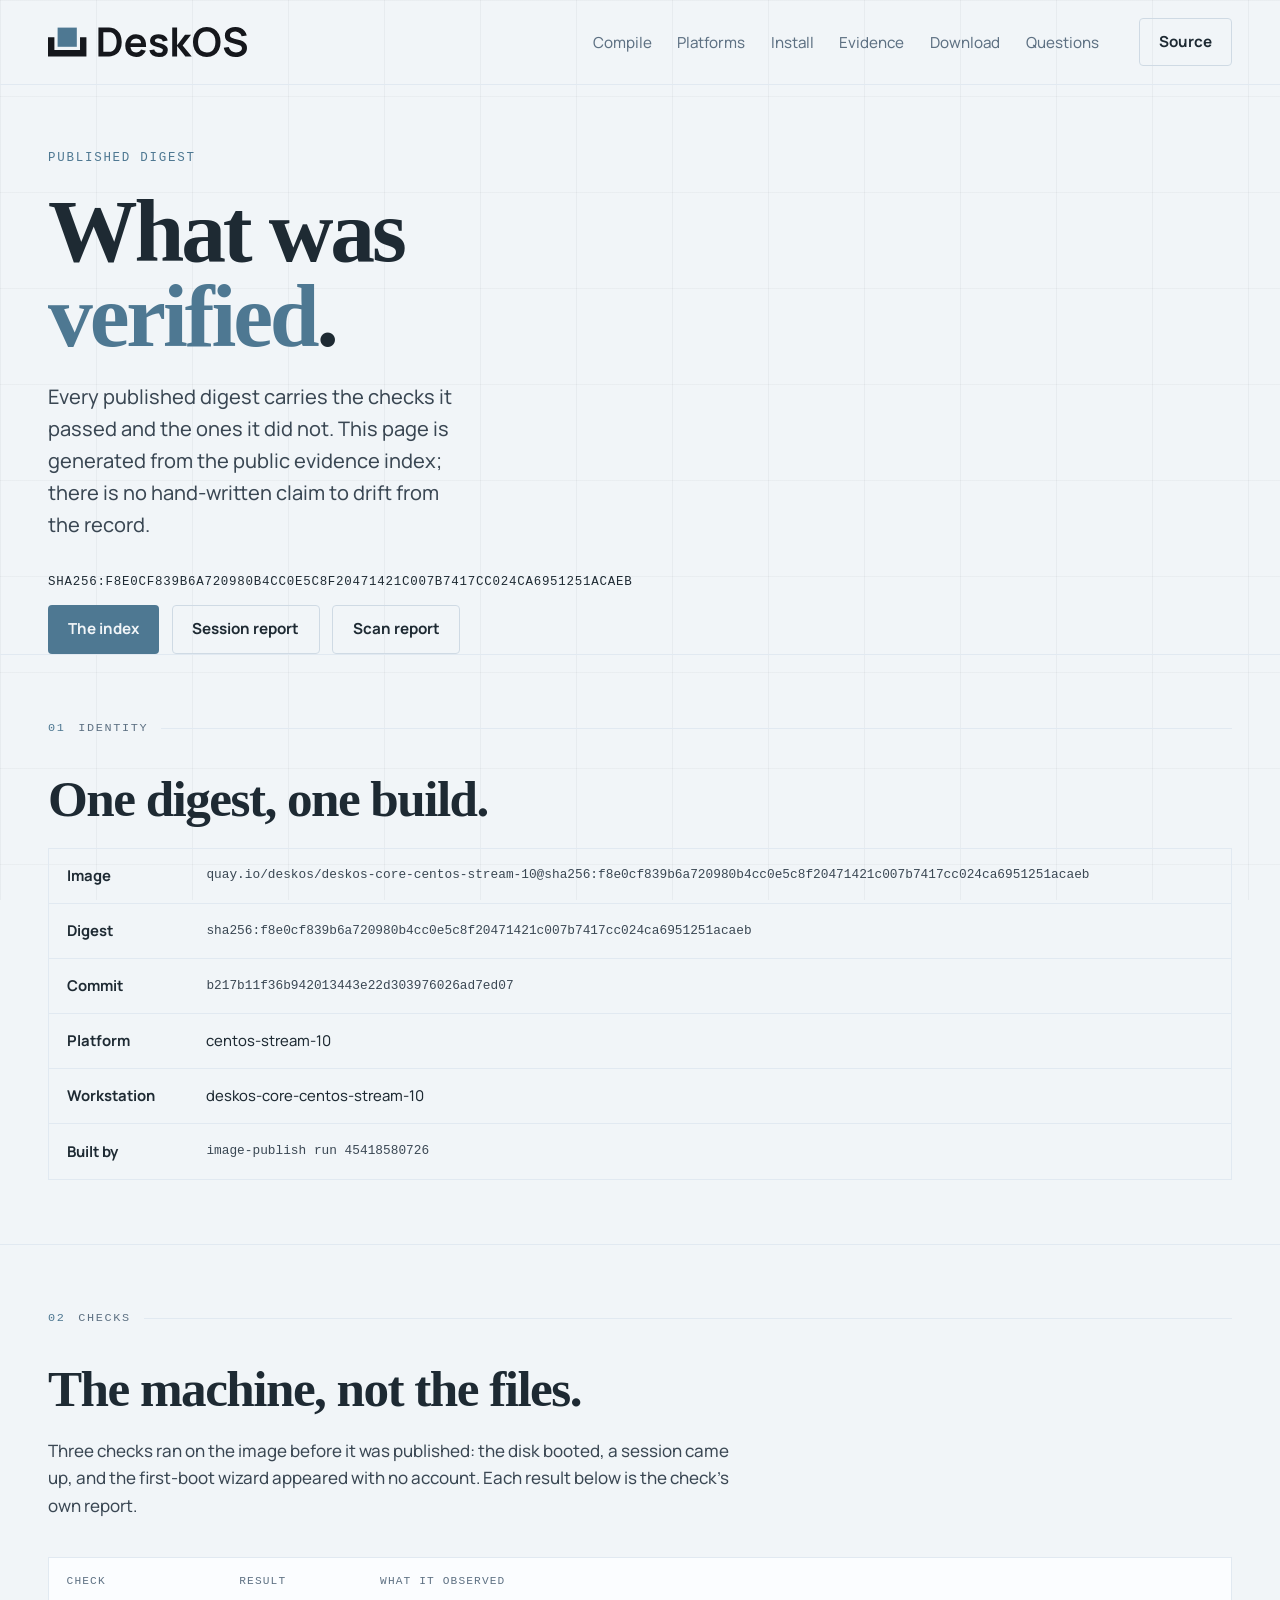
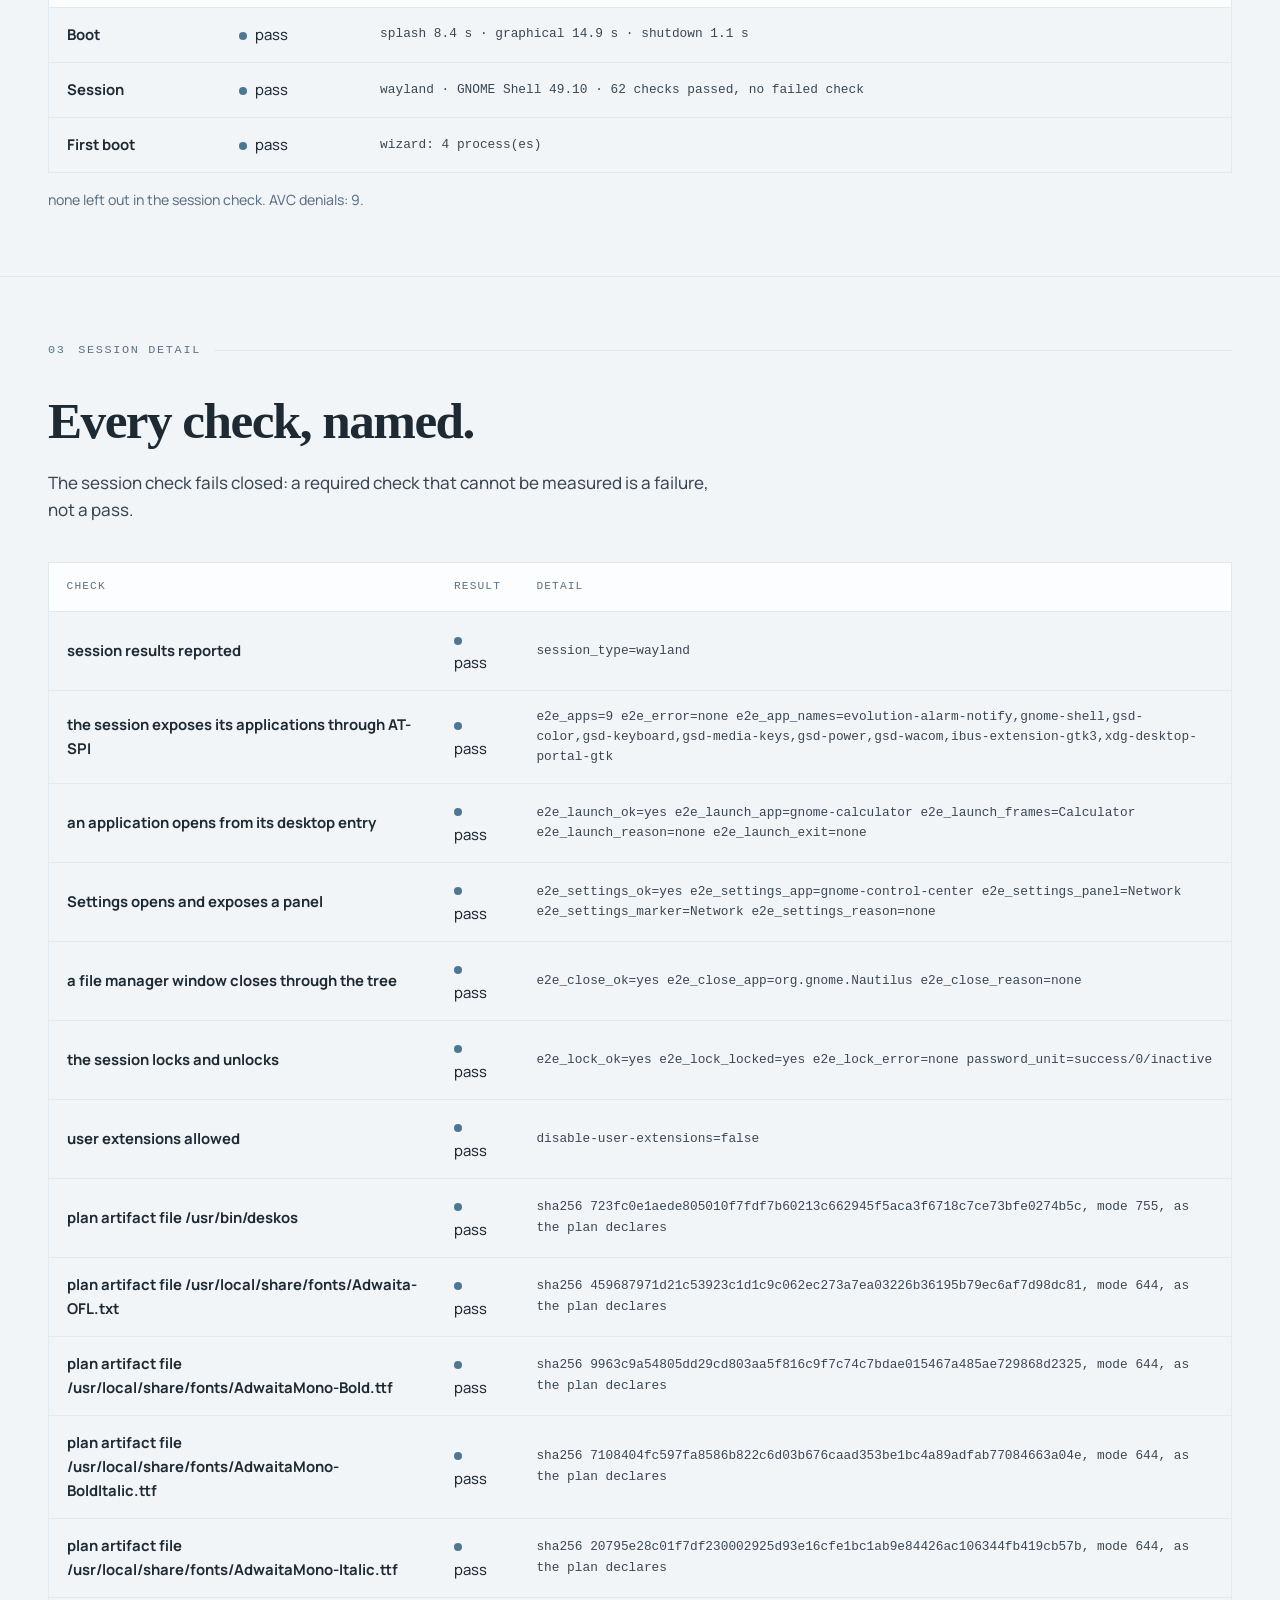
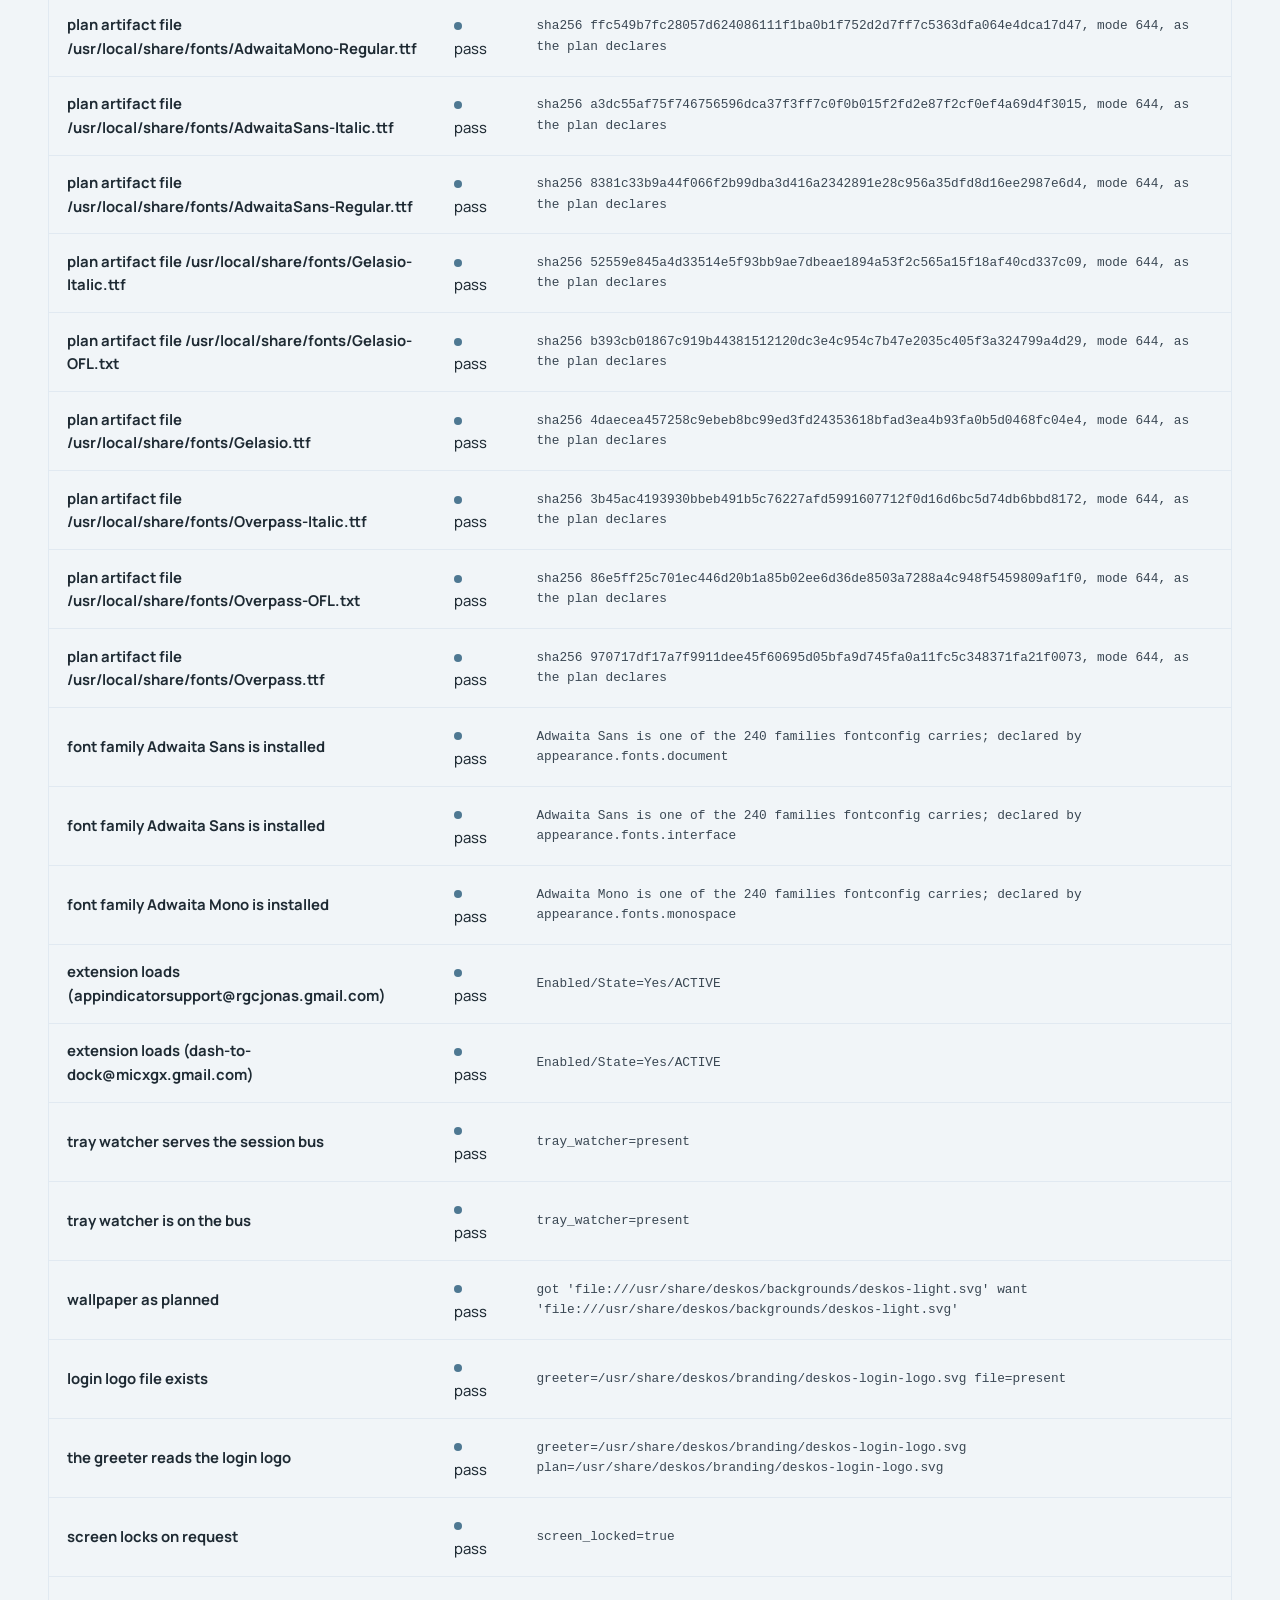
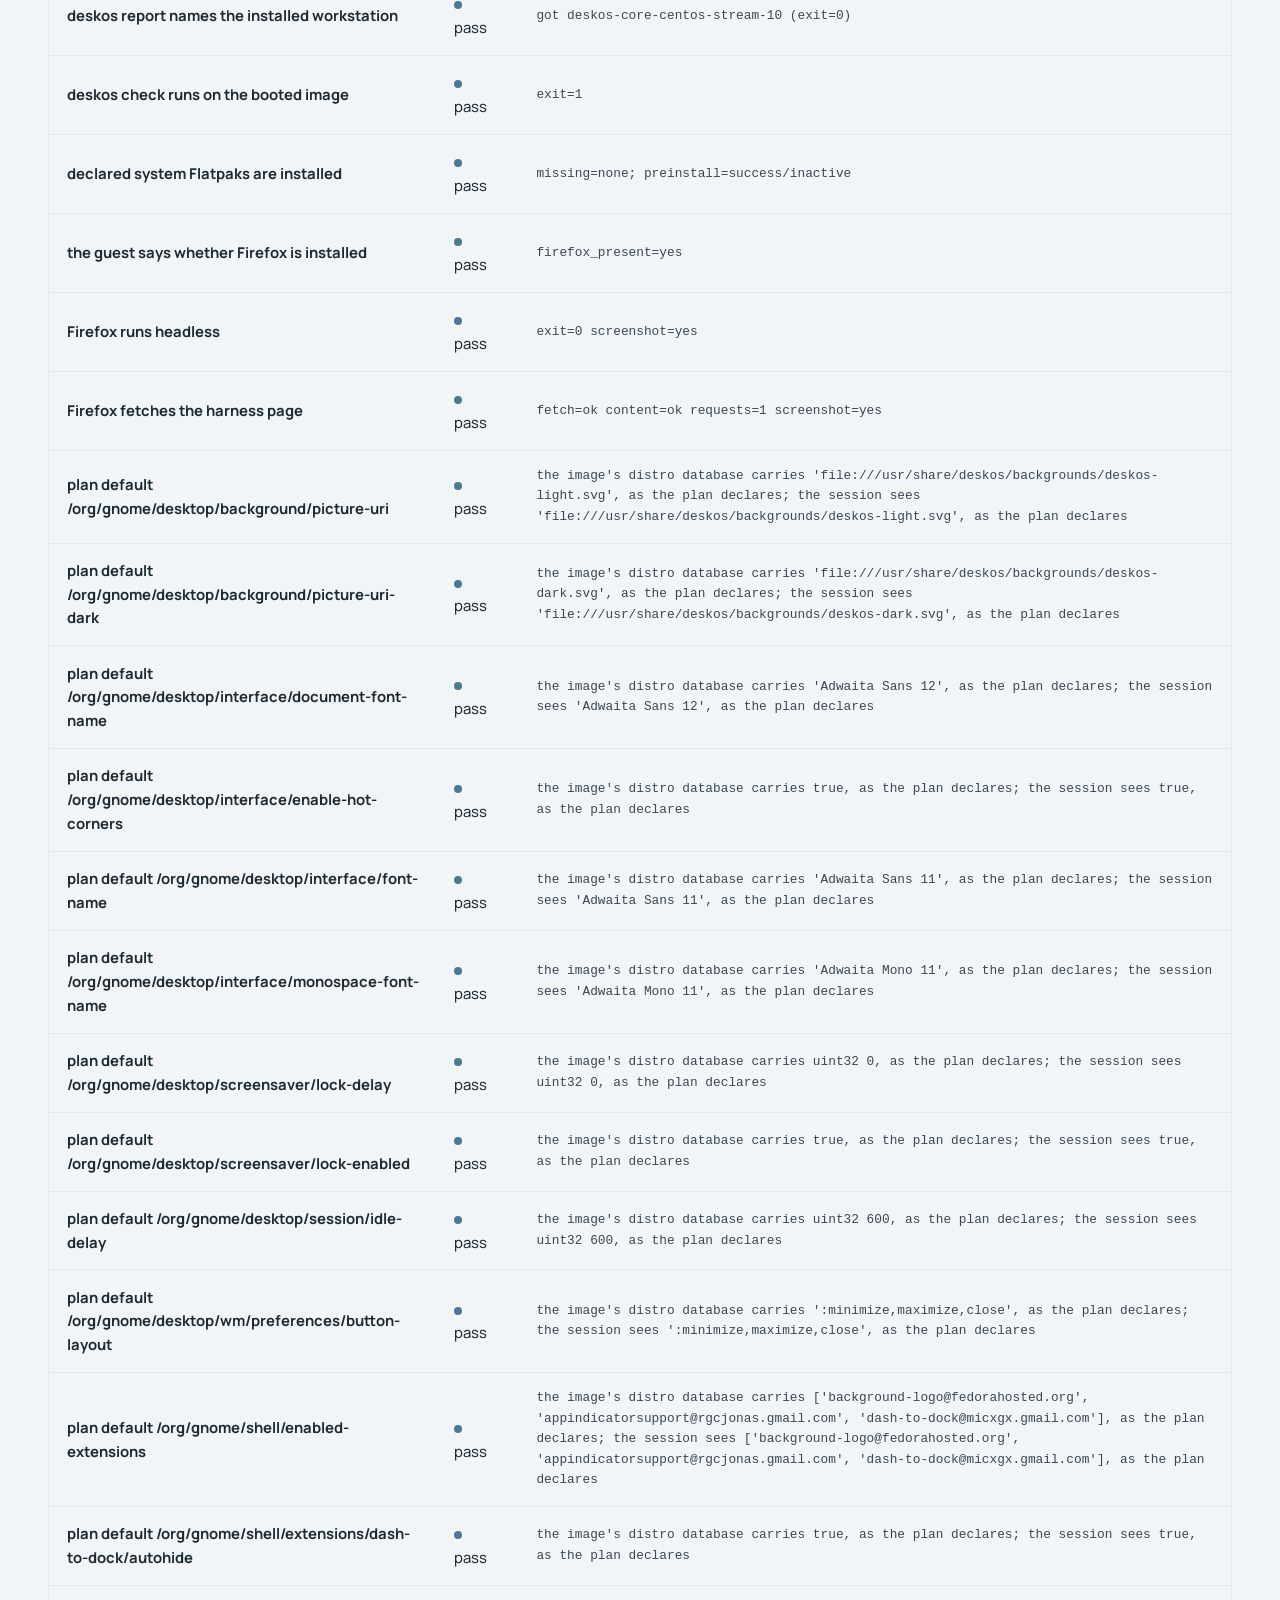
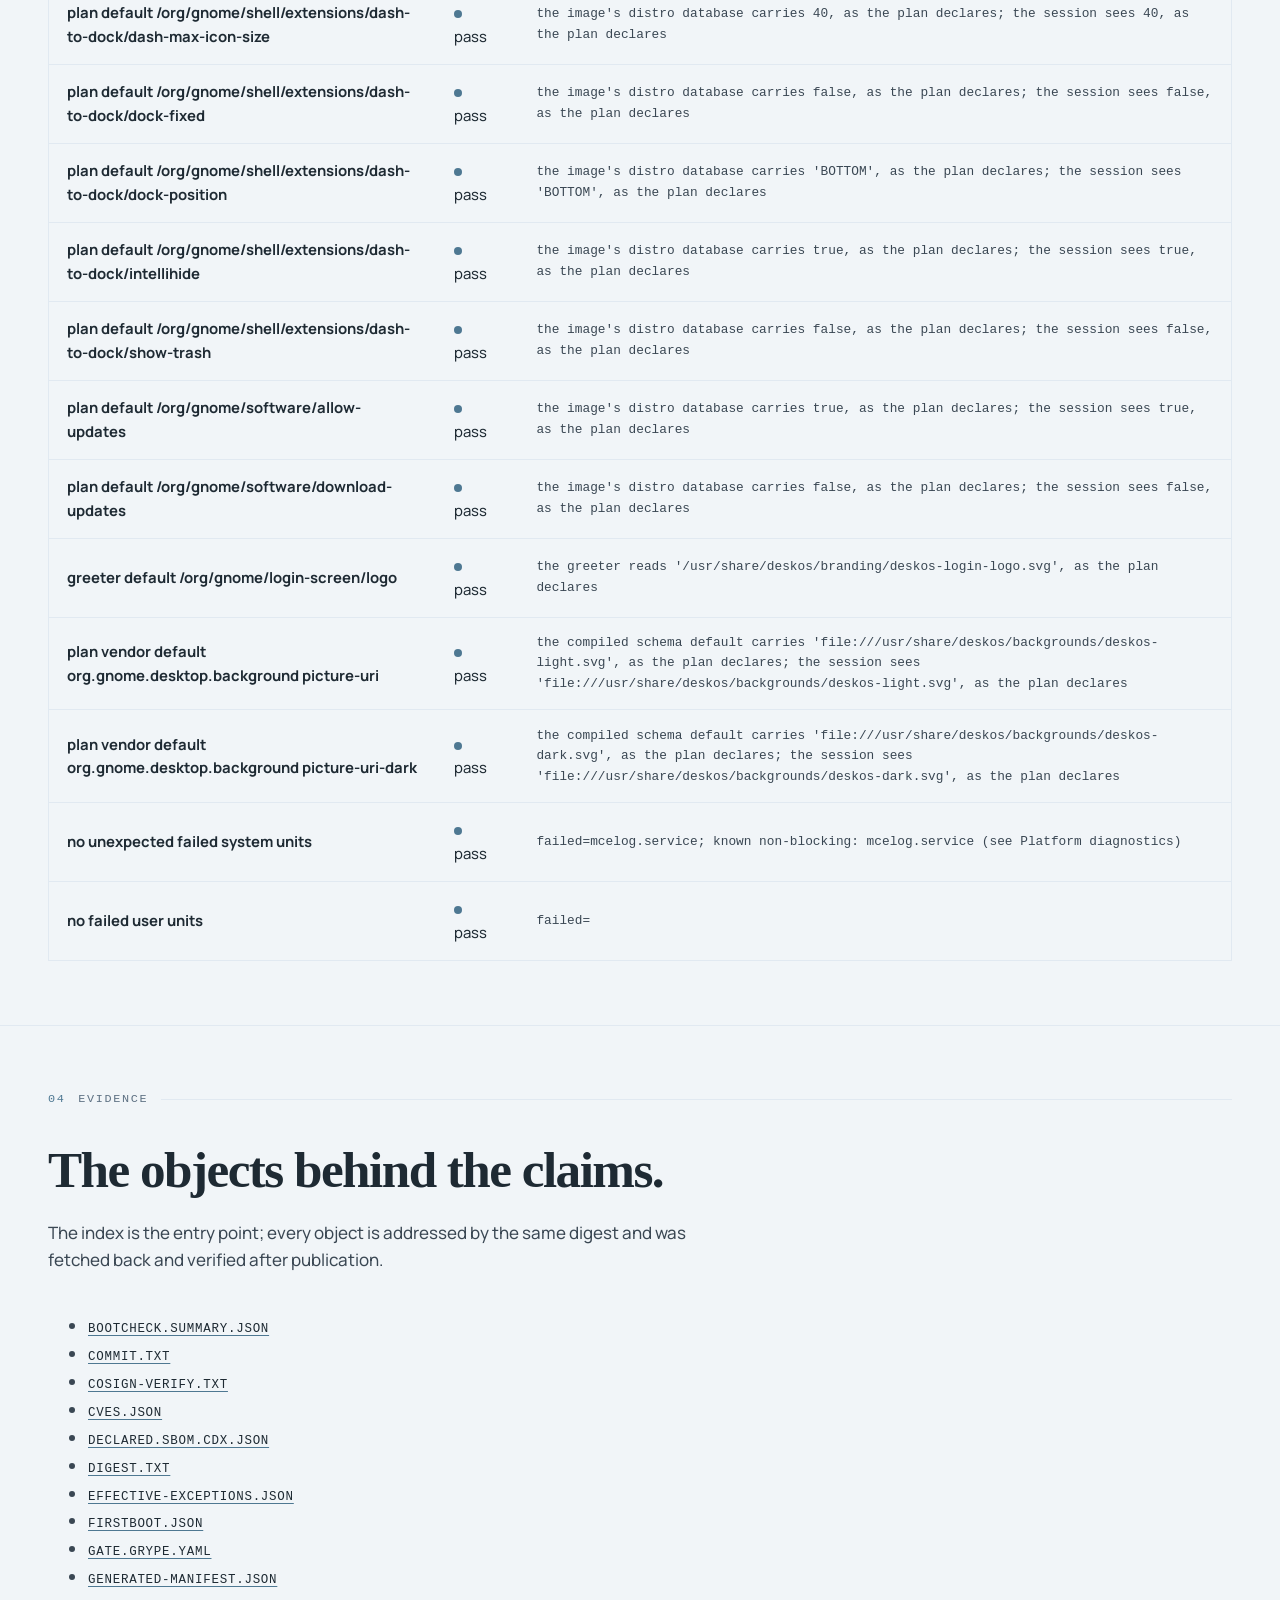
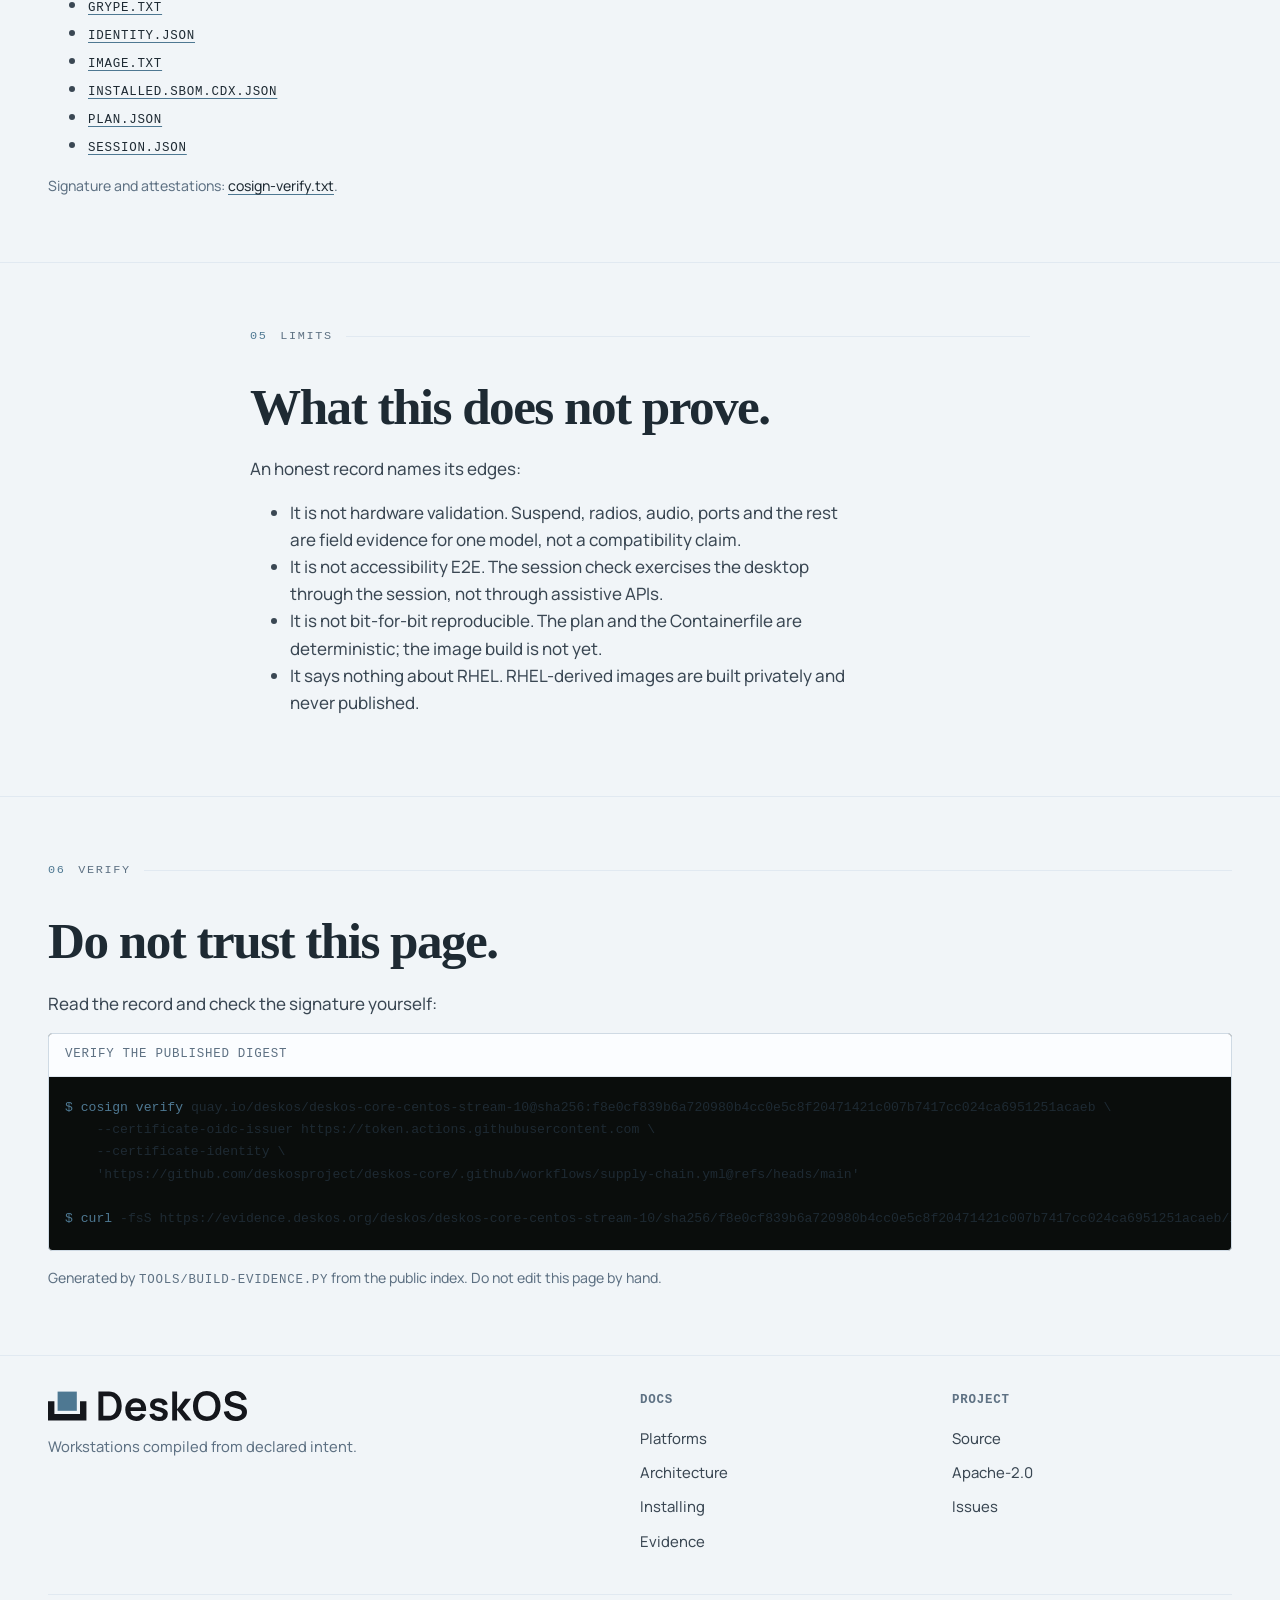
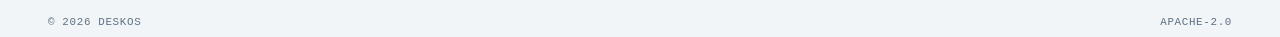
==== commit b08010b0: "docs(evidence): follow :stable" ====
--- a/evidence/index.html
+++ b/evidence/index.html
@@ -3,7 +3,7 @@
 <head>
 <meta charset="utf-8">
 <meta name="viewport" content="width=device-width, initial-scale=1">
-<title>Evidence · DeskOS</title>
+<title>Evidence — DeskOS</title>
 <meta name="description" content="What the published DeskOS digest was checked for: boot, session, first boot, the evidence objects and how to verify the signature.">
 <meta name="theme-color" content="#F1F5F8">
 <link rel="icon" href="../assets/favicon.svg" type="image/svg+xml">
@@ -41,11 +41,11 @@
       <p class="lede">Every published digest carries the checks it passed and the ones it
         did not. This page is generated from the public evidence index; there is no
         hand-written claim to drift from the record.</p>
-      <p class="mono">sha256:2ce8c497f2f1473b58d6363ee759661c38424bbe9d29e1b4ff426d7dc70c87d8</p>
+      <p class="mono">sha256:f8e0cf839b6a720980b4cc0e5c8f20471421c007b7417cc024ca6951251acaeb</p>
       <div class="actions">
-        <a class="btn btn-solid" href="https://evidence.deskos.org/deskos/deskos-core-centos-stream-10/sha256/2ce8c497f2f1473b58d6363ee759661c38424bbe9d29e1b4ff426d7dc70c87d8/index.json">The index</a>
-        <a class="btn btn-ghost" href="https://evidence.deskos.org/deskos/deskos-core-centos-stream-10/sha256/2ce8c497f2f1473b58d6363ee759661c38424bbe9d29e1b4ff426d7dc70c87d8/session.json">Session report</a>
-        <a class="btn btn-ghost" href="https://evidence.deskos.org/deskos/deskos-core-centos-stream-10/sha256/2ce8c497f2f1473b58d6363ee759661c38424bbe9d29e1b4ff426d7dc70c87d8/grype.txt">Scan report</a>
+        <a class="btn btn-solid" href="https://evidence.deskos.org/deskos/deskos-core-centos-stream-10/sha256/f8e0cf839b6a720980b4cc0e5c8f20471421c007b7417cc024ca6951251acaeb/index.json">The index</a>
+        <a class="btn btn-ghost" href="https://evidence.deskos.org/deskos/deskos-core-centos-stream-10/sha256/f8e0cf839b6a720980b4cc0e5c8f20471421c007b7417cc024ca6951251acaeb/session.json">Session report</a>
+        <a class="btn btn-ghost" href="https://evidence.deskos.org/deskos/deskos-core-centos-stream-10/sha256/f8e0cf839b6a720980b4cc0e5c8f20471421c007b7417cc024ca6951251acaeb/grype.txt">Scan report</a>
       </div>
     </div>
   </div>
@@ -58,12 +58,12 @@
     <div class="table-wrap" role="region" aria-label="Published identity" tabindex="0">
       <table class="platforms">
         <tbody>
-          <tr><th scope="row">Image</th><td class="mono">quay.io/deskos/deskos-core-centos-stream-10@sha256:2ce8c497f2f1473b58d6363ee759661c38424bbe9d29e1b4ff426d7dc70c87d8</td></tr>
-          <tr><th scope="row">Digest</th><td class="mono">sha256:2ce8c497f2f1473b58d6363ee759661c38424bbe9d29e1b4ff426d7dc70c87d8</td></tr>
-          <tr><th scope="row">Commit</th><td class="mono">da5e9c0365f60cf4684d0dd1c3aa5c6f5b0bd202</td></tr>
+          <tr><th scope="row">Image</th><td class="mono">quay.io/deskos/deskos-core-centos-stream-10@sha256:f8e0cf839b6a720980b4cc0e5c8f20471421c007b7417cc024ca6951251acaeb</td></tr>
+          <tr><th scope="row">Digest</th><td class="mono">sha256:f8e0cf839b6a720980b4cc0e5c8f20471421c007b7417cc024ca6951251acaeb</td></tr>
+          <tr><th scope="row">Commit</th><td class="mono">b217b11f36b942013443e22d303976026ad7ed07</td></tr>
           <tr><th scope="row">Platform</th><td>centos-stream-10</td></tr>
           <tr><th scope="row">Workstation</th><td>deskos-core-centos-stream-10</td></tr>
-          <tr><th scope="row">Built by</th><td class="mono">image-publish run 41474223460</td></tr>
+          <tr><th scope="row">Built by</th><td class="mono">image-publish run 45418580726</td></tr>
         </tbody>
       </table>
     </div>
@@ -86,22 +86,22 @@
           <tr>
             <th scope="row">Boot</th>
             <td><span class="dot dot-green"></span>pass</td>
-            <td class="mono">splash 13.4 s · graphical 21.5 s · shutdown 1.4 s</td>
+            <td class="mono">splash 8.4 s · graphical 14.9 s · shutdown 1.1 s</td>
           </tr>
           <tr>
             <th scope="row">Session</th>
             <td><span class="dot dot-green"></span>pass</td>
-            <td class="mono">wayland · GNOME Shell 49.5 · 60 checks passed, no failed check</td>
+            <td class="mono">wayland · GNOME Shell 49.10 · 62 checks passed, no failed check</td>
           </tr>
           <tr>
             <th scope="row">First boot</th>
             <td><span class="dot dot-green"></span>pass</td>
-            <td class="mono">wizard: 3 process(es)</td>
+            <td class="mono">wizard: 4 process(es)</td>
           </tr>
         </tbody>
       </table>
     </div>
-    <p class="table-note">none left out in the session check. AVC denials: 13.</p>
+    <p class="table-note">none left out in the session check. AVC denials: 9.</p>
   </div>
 </section>
 
@@ -118,8 +118,11 @@
           <tr><th scope="row">session results reported</th><td><span class="dot dot-green"></span>pass</td><td class="mono">session_type=wayland</td></tr>
           <tr><th scope="row">the session exposes its applications through AT-SPI</th><td><span class="dot dot-green"></span>pass</td><td class="mono">e2e_apps=9 e2e_error=none e2e_app_names=evolution-alarm-notify,gnome-shell,gsd-color,gsd-keyboard,gsd-media-keys,gsd-power,gsd-wacom,ibus-extension-gtk3,xdg-desktop-portal-gtk</td></tr>
           <tr><th scope="row">an application opens from its desktop entry</th><td><span class="dot dot-green"></span>pass</td><td class="mono">e2e_launch_ok=yes e2e_launch_app=gnome-calculator e2e_launch_frames=Calculator e2e_launch_reason=none e2e_launch_exit=none</td></tr>
+          <tr><th scope="row">Settings opens and exposes a panel</th><td><span class="dot dot-green"></span>pass</td><td class="mono">e2e_settings_ok=yes e2e_settings_app=gnome-control-center e2e_settings_panel=Network e2e_settings_marker=Network e2e_settings_reason=none</td></tr>
+          <tr><th scope="row">a file manager window closes through the tree</th><td><span class="dot dot-green"></span>pass</td><td class="mono">e2e_close_ok=yes e2e_close_app=org.gnome.Nautilus e2e_close_reason=none</td></tr>
+          <tr><th scope="row">the session locks and unlocks</th><td><span class="dot dot-green"></span>pass</td><td class="mono">e2e_lock_ok=yes e2e_lock_locked=yes e2e_lock_error=none password_unit=success/0/inactive</td></tr>
           <tr><th scope="row">user extensions allowed</th><td><span class="dot dot-green"></span>pass</td><td class="mono">disable-user-extensions=false</td></tr>
-          <tr><th scope="row">plan artifact file /usr/bin/deskos</th><td><span class="dot dot-green"></span>pass</td><td class="mono">sha256 cf605efd754229ac2b04378f91d223f6578d59afbd140cc8b2203f6d500e3085, mode 755, as the plan declares</td></tr>
+          <tr><th scope="row">plan artifact file /usr/bin/deskos</th><td><span class="dot dot-green"></span>pass</td><td class="mono">sha256 723fc0e1aede805010f7fdf7b60213c662945f5aca3f6718c7ce73bfe0274b5c, mode 755, as the plan declares</td></tr>
           <tr><th scope="row">plan artifact file /usr/local/share/fonts/Adwaita-OFL.txt</th><td><span class="dot dot-green"></span>pass</td><td class="mono">sha256 459687971d21c53923c1d1c9c062ec273a7ea03226b36195b79ec6af7d98dc81, mode 644, as the plan declares</td></tr>
           <tr><th scope="row">plan artifact file /usr/local/share/fonts/AdwaitaMono-Bold.ttf</th><td><span class="dot dot-green"></span>pass</td><td class="mono">sha256 9963c9a54805dd29cd803aa5f816c9f7c74c7bdae015467a485ae729868d2325, mode 644, as the plan declares</td></tr>
           <tr><th scope="row">plan artifact file /usr/local/share/fonts/AdwaitaMono-BoldItalic.ttf</th><td><span class="dot dot-green"></span>pass</td><td class="mono">sha256 7108404fc597fa8586b822c6d03b676caad353be1bc4a89adfab77084663a04e, mode 644, as the plan declares</td></tr>
@@ -158,7 +161,6 @@
           <tr><th scope="row">plan default /org/gnome/desktop/interface/monospace-font-name</th><td><span class="dot dot-green"></span>pass</td><td class="mono">the image&#x27;s distro database carries &#x27;Adwaita Mono 11&#x27;, as the plan declares; the session sees &#x27;Adwaita Mono 11&#x27;, as the plan declares</td></tr>
           <tr><th scope="row">plan default /org/gnome/desktop/screensaver/lock-delay</th><td><span class="dot dot-green"></span>pass</td><td class="mono">the image&#x27;s distro database carries uint32 0, as the plan declares; the session sees uint32 0, as the plan declares</td></tr>
           <tr><th scope="row">plan default /org/gnome/desktop/screensaver/lock-enabled</th><td><span class="dot dot-green"></span>pass</td><td class="mono">the image&#x27;s distro database carries true, as the plan declares; the session sees true, as the plan declares</td></tr>
-          <tr><th scope="row">plan default /org/gnome/desktop/screensaver/picture-uri</th><td><span class="dot dot-green"></span>pass</td><td class="mono">the image&#x27;s distro database carries &#x27;file:///usr/share/deskos/backgrounds/deskos-light.svg&#x27;, as the plan declares; the session sees &#x27;file:///usr/share/deskos/backgrounds/deskos-light.svg&#x27;, as the plan declares</td></tr>
           <tr><th scope="row">plan default /org/gnome/desktop/session/idle-delay</th><td><span class="dot dot-green"></span>pass</td><td class="mono">the image&#x27;s distro database carries uint32 600, as the plan declares; the session sees uint32 600, as the plan declares</td></tr>
           <tr><th scope="row">plan default /org/gnome/desktop/wm/preferences/button-layout</th><td><span class="dot dot-green"></span>pass</td><td class="mono">the image&#x27;s distro database carries &#x27;:minimize,maximize,close&#x27;, as the plan declares; the session sees &#x27;:minimize,maximize,close&#x27;, as the plan declares</td></tr>
           <tr><th scope="row">plan default /org/gnome/shell/enabled-extensions</th><td><span class="dot dot-green"></span>pass</td><td class="mono">the image&#x27;s distro database carries [&#x27;background-logo@fedorahosted.org&#x27;, &#x27;appindicatorsupport@rgcjonas.gmail.com&#x27;, &#x27;dash-to-dock@micxgx.gmail.com&#x27;], as the plan declares; the session sees [&#x27;background-logo@fedorahosted.org&#x27;, &#x27;appindicatorsupport@rgcjonas.gmail.com&#x27;, &#x27;dash-to-dock@micxgx.gmail.com&#x27;], as the plan declares</td></tr>
@@ -188,24 +190,24 @@
     <p class="body section-lede">The index is the entry point; every object is addressed by
       the same digest and was fetched back and verified after publication.</p>
     <ul class="body">
-            <li><a class="mono" href="https://evidence.deskos.org/deskos/deskos-core-centos-stream-10/sha256/2ce8c497f2f1473b58d6363ee759661c38424bbe9d29e1b4ff426d7dc70c87d8/bootcheck.summary.json">bootcheck.summary.json</a></li>
-            <li><a class="mono" href="https://evidence.deskos.org/deskos/deskos-core-centos-stream-10/sha256/2ce8c497f2f1473b58d6363ee759661c38424bbe9d29e1b4ff426d7dc70c87d8/commit.txt">commit.txt</a></li>
-            <li><a class="mono" href="https://evidence.deskos.org/deskos/deskos-core-centos-stream-10/sha256/2ce8c497f2f1473b58d6363ee759661c38424bbe9d29e1b4ff426d7dc70c87d8/cosign-verify.txt">cosign-verify.txt</a></li>
-            <li><a class="mono" href="https://evidence.deskos.org/deskos/deskos-core-centos-stream-10/sha256/2ce8c497f2f1473b58d6363ee759661c38424bbe9d29e1b4ff426d7dc70c87d8/cves.json">cves.json</a></li>
-            <li><a class="mono" href="https://evidence.deskos.org/deskos/deskos-core-centos-stream-10/sha256/2ce8c497f2f1473b58d6363ee759661c38424bbe9d29e1b4ff426d7dc70c87d8/declared.sbom.cdx.json">declared.sbom.cdx.json</a></li>
-            <li><a class="mono" href="https://evidence.deskos.org/deskos/deskos-core-centos-stream-10/sha256/2ce8c497f2f1473b58d6363ee759661c38424bbe9d29e1b4ff426d7dc70c87d8/digest.txt">digest.txt</a></li>
-            <li><a class="mono" href="https://evidence.deskos.org/deskos/deskos-core-centos-stream-10/sha256/2ce8c497f2f1473b58d6363ee759661c38424bbe9d29e1b4ff426d7dc70c87d8/effective-exceptions.json">effective-exceptions.json</a></li>
-            <li><a class="mono" href="https://evidence.deskos.org/deskos/deskos-core-centos-stream-10/sha256/2ce8c497f2f1473b58d6363ee759661c38424bbe9d29e1b4ff426d7dc70c87d8/firstboot.json">firstboot.json</a></li>
-            <li><a class="mono" href="https://evidence.deskos.org/deskos/deskos-core-centos-stream-10/sha256/2ce8c497f2f1473b58d6363ee759661c38424bbe9d29e1b4ff426d7dc70c87d8/gate.grype.yaml">gate.grype.yaml</a></li>
-            <li><a class="mono" href="https://evidence.deskos.org/deskos/deskos-core-centos-stream-10/sha256/2ce8c497f2f1473b58d6363ee759661c38424bbe9d29e1b4ff426d7dc70c87d8/generated-manifest.json">generated-manifest.json</a></li>
-            <li><a class="mono" href="https://evidence.deskos.org/deskos/deskos-core-centos-stream-10/sha256/2ce8c497f2f1473b58d6363ee759661c38424bbe9d29e1b4ff426d7dc70c87d8/grype.txt">grype.txt</a></li>
-            <li><a class="mono" href="https://evidence.deskos.org/deskos/deskos-core-centos-stream-10/sha256/2ce8c497f2f1473b58d6363ee759661c38424bbe9d29e1b4ff426d7dc70c87d8/identity.json">identity.json</a></li>
-            <li><a class="mono" href="https://evidence.deskos.org/deskos/deskos-core-centos-stream-10/sha256/2ce8c497f2f1473b58d6363ee759661c38424bbe9d29e1b4ff426d7dc70c87d8/image.txt">image.txt</a></li>
-            <li><a class="mono" href="https://evidence.deskos.org/deskos/deskos-core-centos-stream-10/sha256/2ce8c497f2f1473b58d6363ee759661c38424bbe9d29e1b4ff426d7dc70c87d8/installed.sbom.cdx.json">installed.sbom.cdx.json</a></li>
-            <li><a class="mono" href="https://evidence.deskos.org/deskos/deskos-core-centos-stream-10/sha256/2ce8c497f2f1473b58d6363ee759661c38424bbe9d29e1b4ff426d7dc70c87d8/plan.json">plan.json</a></li>
-            <li><a class="mono" href="https://evidence.deskos.org/deskos/deskos-core-centos-stream-10/sha256/2ce8c497f2f1473b58d6363ee759661c38424bbe9d29e1b4ff426d7dc70c87d8/session.json">session.json</a></li>
+            <li><a class="mono" href="https://evidence.deskos.org/deskos/deskos-core-centos-stream-10/sha256/f8e0cf839b6a720980b4cc0e5c8f20471421c007b7417cc024ca6951251acaeb/bootcheck.summary.json">bootcheck.summary.json</a></li>
+            <li><a class="mono" href="https://evidence.deskos.org/deskos/deskos-core-centos-stream-10/sha256/f8e0cf839b6a720980b4cc0e5c8f20471421c007b7417cc024ca6951251acaeb/commit.txt">commit.txt</a></li>
+            <li><a class="mono" href="https://evidence.deskos.org/deskos/deskos-core-centos-stream-10/sha256/f8e0cf839b6a720980b4cc0e5c8f20471421c007b7417cc024ca6951251acaeb/cosign-verify.txt">cosign-verify.txt</a></li>
+            <li><a class="mono" href="https://evidence.deskos.org/deskos/deskos-core-centos-stream-10/sha256/f8e0cf839b6a720980b4cc0e5c8f20471421c007b7417cc024ca6951251acaeb/cves.json">cves.json</a></li>
+            <li><a class="mono" href="https://evidence.deskos.org/deskos/deskos-core-centos-stream-10/sha256/f8e0cf839b6a720980b4cc0e5c8f20471421c007b7417cc024ca6951251acaeb/declared.sbom.cdx.json">declared.sbom.cdx.json</a></li>
+            <li><a class="mono" href="https://evidence.deskos.org/deskos/deskos-core-centos-stream-10/sha256/f8e0cf839b6a720980b4cc0e5c8f20471421c007b7417cc024ca6951251acaeb/digest.txt">digest.txt</a></li>
+            <li><a class="mono" href="https://evidence.deskos.org/deskos/deskos-core-centos-stream-10/sha256/f8e0cf839b6a720980b4cc0e5c8f20471421c007b7417cc024ca6951251acaeb/effective-exceptions.json">effective-exceptions.json</a></li>
+            <li><a class="mono" href="https://evidence.deskos.org/deskos/deskos-core-centos-stream-10/sha256/f8e0cf839b6a720980b4cc0e5c8f20471421c007b7417cc024ca6951251acaeb/firstboot.json">firstboot.json</a></li>
+            <li><a class="mono" href="https://evidence.deskos.org/deskos/deskos-core-centos-stream-10/sha256/f8e0cf839b6a720980b4cc0e5c8f20471421c007b7417cc024ca6951251acaeb/gate.grype.yaml">gate.grype.yaml</a></li>
+            <li><a class="mono" href="https://evidence.deskos.org/deskos/deskos-core-centos-stream-10/sha256/f8e0cf839b6a720980b4cc0e5c8f20471421c007b7417cc024ca6951251acaeb/generated-manifest.json">generated-manifest.json</a></li>
+            <li><a class="mono" href="https://evidence.deskos.org/deskos/deskos-core-centos-stream-10/sha256/f8e0cf839b6a720980b4cc0e5c8f20471421c007b7417cc024ca6951251acaeb/grype.txt">grype.txt</a></li>
+            <li><a class="mono" href="https://evidence.deskos.org/deskos/deskos-core-centos-stream-10/sha256/f8e0cf839b6a720980b4cc0e5c8f20471421c007b7417cc024ca6951251acaeb/identity.json">identity.json</a></li>
+            <li><a class="mono" href="https://evidence.deskos.org/deskos/deskos-core-centos-stream-10/sha256/f8e0cf839b6a720980b4cc0e5c8f20471421c007b7417cc024ca6951251acaeb/image.txt">image.txt</a></li>
+            <li><a class="mono" href="https://evidence.deskos.org/deskos/deskos-core-centos-stream-10/sha256/f8e0cf839b6a720980b4cc0e5c8f20471421c007b7417cc024ca6951251acaeb/installed.sbom.cdx.json">installed.sbom.cdx.json</a></li>
+            <li><a class="mono" href="https://evidence.deskos.org/deskos/deskos-core-centos-stream-10/sha256/f8e0cf839b6a720980b4cc0e5c8f20471421c007b7417cc024ca6951251acaeb/plan.json">plan.json</a></li>
+            <li><a class="mono" href="https://evidence.deskos.org/deskos/deskos-core-centos-stream-10/sha256/f8e0cf839b6a720980b4cc0e5c8f20471421c007b7417cc024ca6951251acaeb/session.json">session.json</a></li>
     </ul>
-    <p class="table-note">Signature and attestations: <a href="https://evidence.deskos.org/deskos/deskos-core-centos-stream-10/sha256/2ce8c497f2f1473b58d6363ee759661c38424bbe9d29e1b4ff426d7dc70c87d8/cosign-verify.txt">cosign-verify.txt</a>.</p>
+    <p class="table-note">Signature and attestations: <a href="https://evidence.deskos.org/deskos/deskos-core-centos-stream-10/sha256/f8e0cf839b6a720980b4cc0e5c8f20471421c007b7417cc024ca6951251acaeb/cosign-verify.txt">cosign-verify.txt</a>.</p>
   </div>
 </section>
 
@@ -234,12 +236,12 @@
     <p class="body">Read the record and check the signature yourself:</p>
     <figure class="terminal">
       <figcaption class="mono">verify the published digest</figcaption>
-      <pre><span class="c-prompt">$</span> <span class="c-cmd">cosign verify</span> quay.io/deskos/deskos-core-centos-stream-10@sha256:2ce8c497f2f1473b58d6363ee759661c38424bbe9d29e1b4ff426d7dc70c87d8 \
+      <pre><span class="c-prompt">$</span> <span class="c-cmd">cosign verify</span> quay.io/deskos/deskos-core-centos-stream-10@sha256:f8e0cf839b6a720980b4cc0e5c8f20471421c007b7417cc024ca6951251acaeb \
     --certificate-oidc-issuer https://token.actions.githubusercontent.com \
     --certificate-identity \
     'https://github.com/deskosproject/deskos-core/.github/workflows/supply-chain.yml@refs/heads/main'
 
-<span class="c-prompt">$</span> <span class="c-cmd">curl</span> -fsS https://evidence.deskos.org/deskos/deskos-core-centos-stream-10/sha256/2ce8c497f2f1473b58d6363ee759661c38424bbe9d29e1b4ff426d7dc70c87d8/index.json | <span class="c-cmd">jq</span> .digest</pre>
+<span class="c-prompt">$</span> <span class="c-cmd">curl</span> -fsS https://evidence.deskos.org/deskos/deskos-core-centos-stream-10/sha256/f8e0cf839b6a720980b4cc0e5c8f20471421c007b7417cc024ca6951251acaeb/index.json | <span class="c-cmd">jq</span> .digest</pre>
     </figure>
     <p class="table-note">Generated by <span class="mono">tools/build-evidence.py</span> from
       the public index. Do not edit this page by hand.</p>
